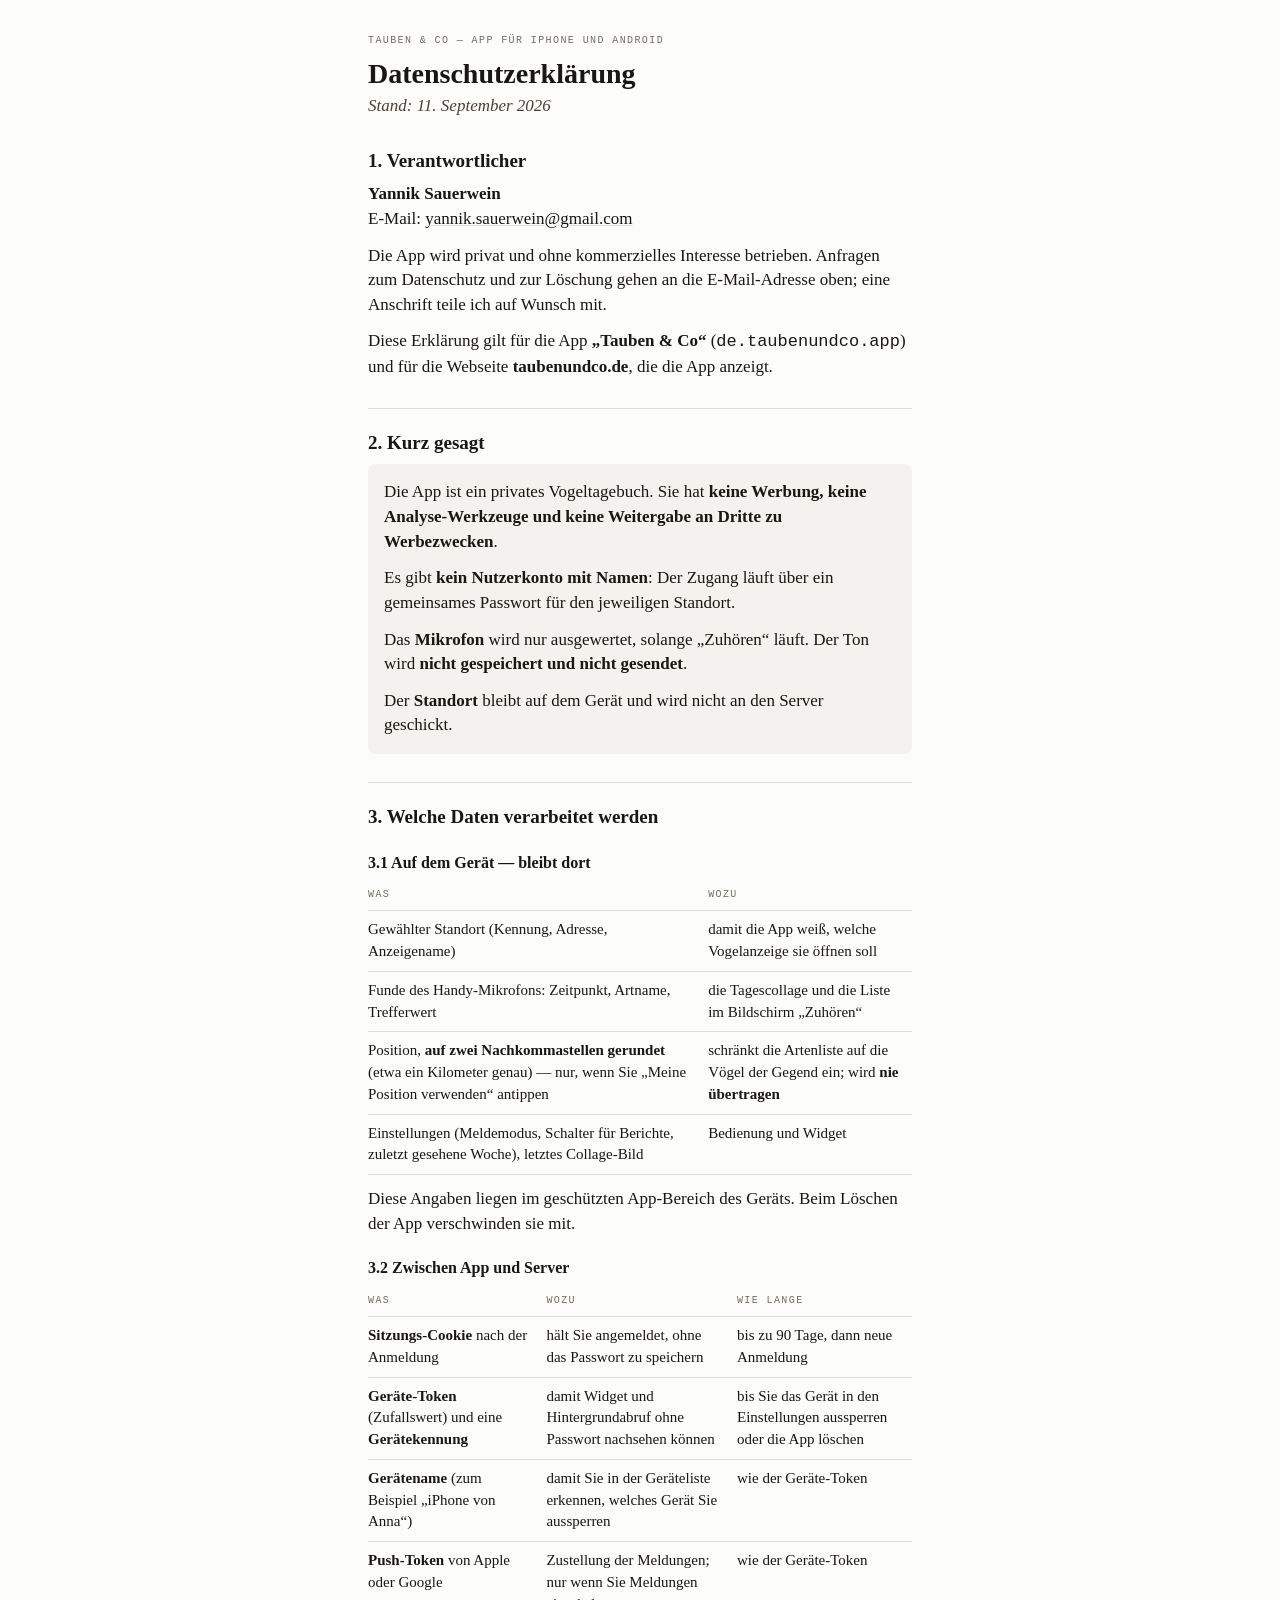
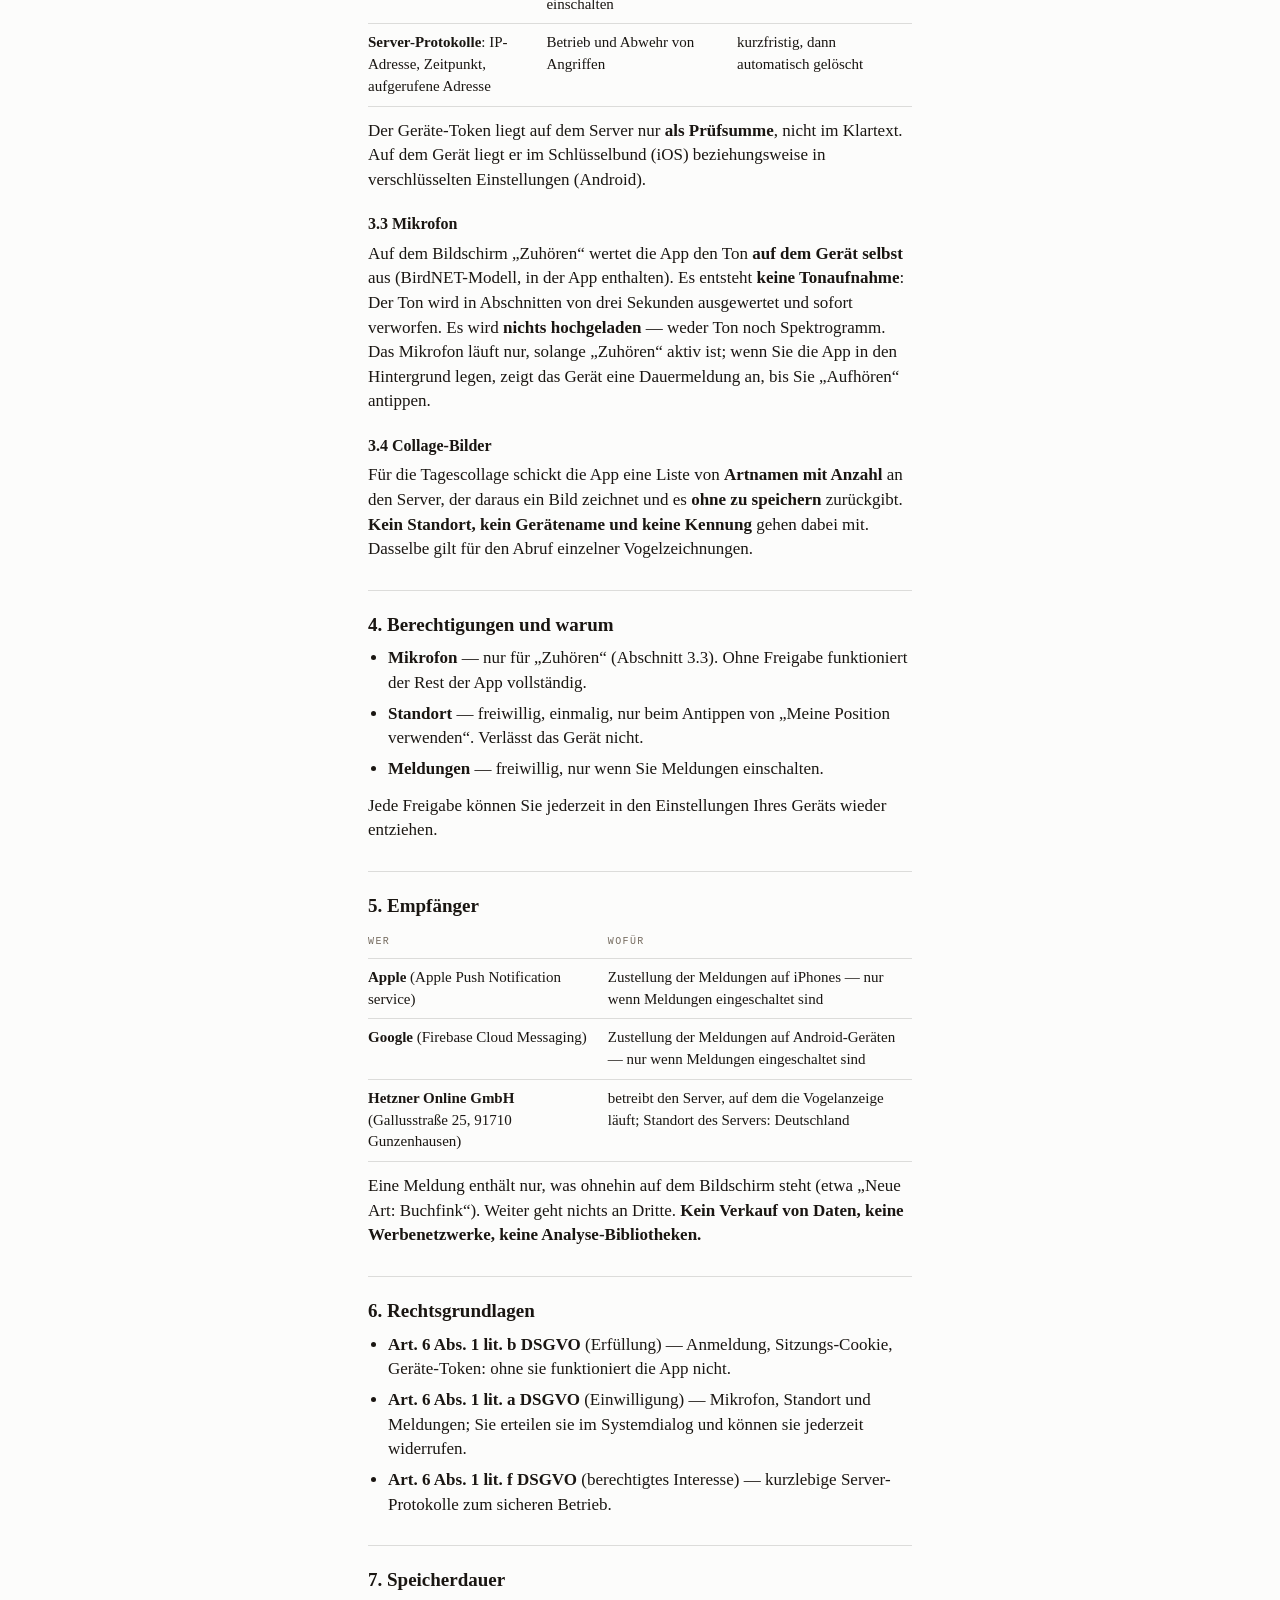
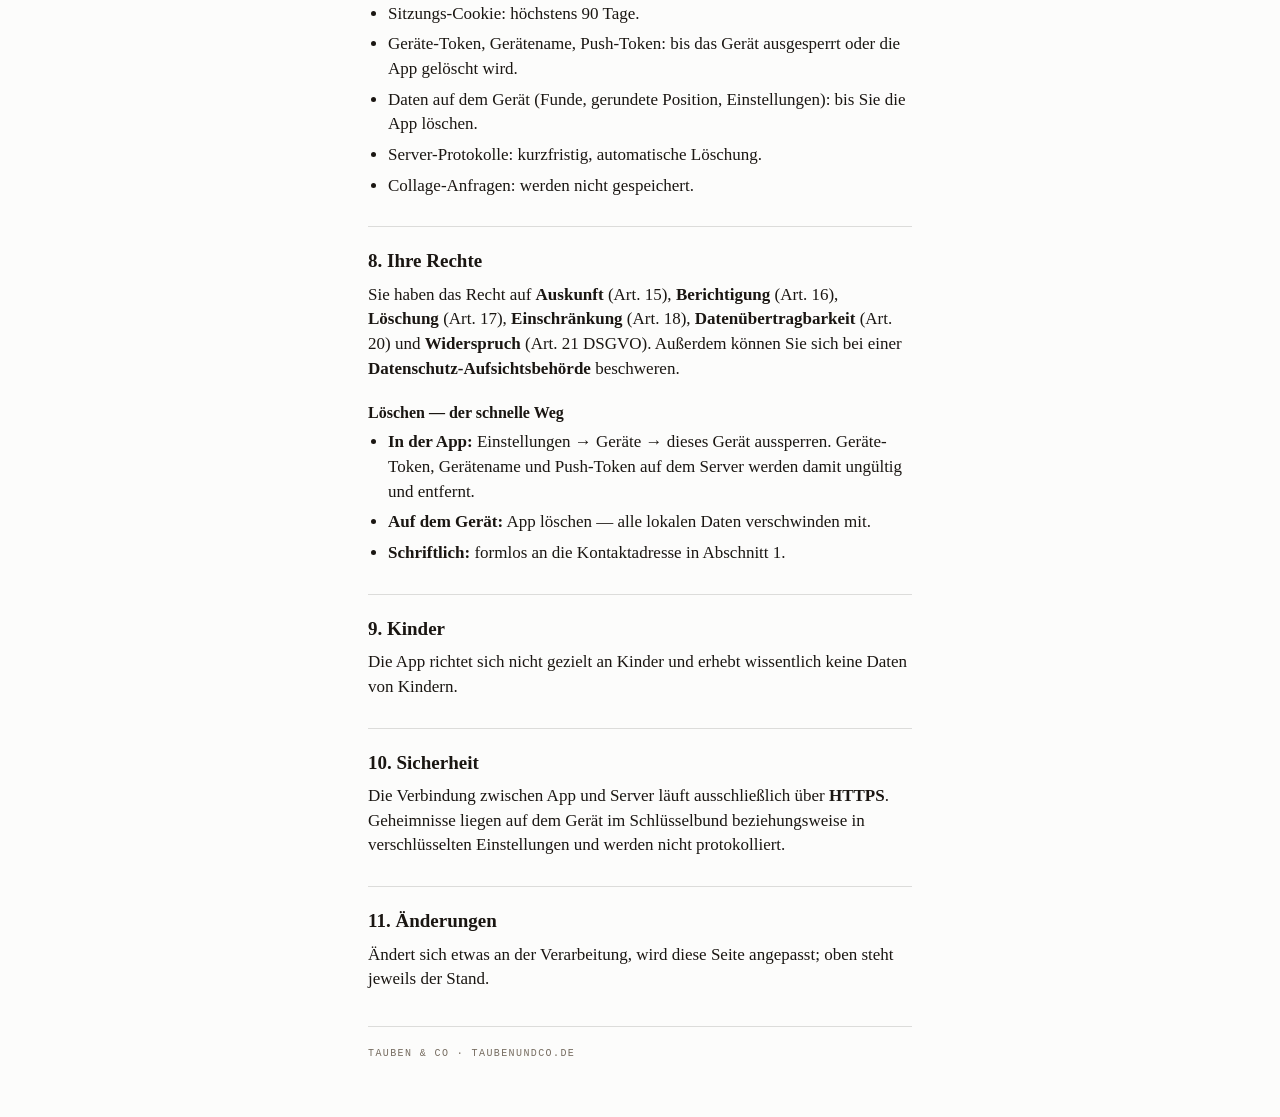
==== datenschutz.html @ 327d296a "Verantwortlichen und Kontaktadresse eingetragen Ersetzt die beiden Platzhalter: Name und E-Mail in A" ====
<!doctype html>
<html lang="de">
<head>
<meta charset="utf-8">
<meta name="viewport" content="width=device-width, initial-scale=1">
<meta name="robots" content="noindex">
<title>Datenschutz — Tauben &amp; Co</title>
<!--
  Datenschutzerklaerung fuer die App "Tauben & Co".
  Pflichtangabe in der Google Play Console (Mikrofon + Standort) und
  sinnvoll fuer TestFlight. Inhalt aus docs/ARCHITEKTUR.md §7 und §10.

  Liegt oeffentlich VOR dem Anmelde-Tor unter /app/datenschutz.html
  (Caddy-Ausnahme @datenschutz, siehe server/deploy-datenschutz.sh).
  Deshalb: keine Zahlen, keine Artnamen, kein Standort in dieser Datei.

  Stil: Papier/Tinte aus docs/DESIGN.md §3, alles inline, keine fremden
  Schriften, kein Skript, kein externer Aufruf.
-->
<style>
  :root {
    --paper:  #FCFCFB;
    --paper2: #F3F2EE;
    --ink:    #1A1612;
    --ink2:   #4A3F31;
    --ink-soft-text: #766C60;
    --hairline: rgba(26,22,18,.14);
  }
  @media (prefers-color-scheme: dark) {
    :root {
      --paper:  #17181C;
      --paper2: #212329;
      --ink:    #ECE8E1;
      --ink2:   #B7AFA2;
      --ink-soft-text: #90897D;
      --hairline: rgba(236,232,225,.20);
    }
  }

  html { -webkit-text-size-adjust: 100%; }
  body {
    margin: 0;
    background: var(--paper);
    color: var(--ink);
    font-family: ui-serif, "Iowan Old Style", "New York", Georgia, serif;
    font-size: 17px;
    line-height: 1.45;
  }
  main {
    max-width: 34rem;
    margin: 0 auto;
    padding: 34px 24px 56px;
  }

  .pre {
    font-family: ui-monospace, "SF Mono", Menlo, monospace;
    font-size: 10px;
    letter-spacing: .14em;
    text-transform: uppercase;
    color: var(--ink-soft-text);
    margin: 0 0 8px;
  }
  h1 {
    font-size: 28px;
    font-weight: 600;
    line-height: 1.2;
    margin: 0 0 4px;
  }
  .stand {
    color: var(--ink2);
    font-style: italic;
    margin: 0 0 28px;
  }
  h2 {
    font-size: 19px;
    font-weight: 600;
    margin: 28px 0 8px;
    padding-top: 20px;
    border-top: 1px solid var(--hairline);
  }
  h2:first-of-type { border-top: 0; padding-top: 0; }
  h3 {
    font-size: 16px;
    font-weight: 600;
    margin: 20px 0 6px;
  }
  p, li { color: var(--ink); }
  p { margin: 0 0 12px; }
  ul { margin: 0 0 12px; padding-left: 20px; }
  li { margin-bottom: 6px; }
  strong { font-weight: 600; }

  .platzhalter {
    display: block;
    background: var(--paper2);
    border: 1px dashed var(--hairline);
    border-radius: 8px;
    padding: 16px;
    margin: 0 0 12px;
    font-family: ui-monospace, "SF Mono", Menlo, monospace;
    font-size: 13px;
    line-height: 1.6;
    color: var(--ink2);
  }
  .platzhalter b {
    display: block;
    font-family: ui-monospace, "SF Mono", Menlo, monospace;
    font-size: 10px;
    letter-spacing: .14em;
    text-transform: uppercase;
    color: var(--ink-soft-text);
    margin-bottom: 8px;
  }

  .kasten {
    background: var(--paper2);
    border-radius: 8px;
    padding: 16px;
    margin: 0 0 12px;
  }
  .kasten p:last-child { margin-bottom: 0; }

  table {
    width: 100%;
    border-collapse: collapse;
    margin: 0 0 12px;
    font-size: 15px;
  }
  th, td {
    text-align: left;
    vertical-align: top;
    padding: 8px 12px 8px 0;
    border-bottom: 1px solid var(--hairline);
  }
  th {
    font-family: ui-monospace, "SF Mono", Menlo, monospace;
    font-size: 10px;
    letter-spacing: .14em;
    text-transform: uppercase;
    color: var(--ink-soft-text);
    font-weight: 400;
  }

  footer {
    margin-top: 34px;
    padding-top: 20px;
    border-top: 1px solid var(--hairline);
    font-family: ui-monospace, "SF Mono", Menlo, monospace;
    font-size: 10px;
    letter-spacing: .14em;
    text-transform: uppercase;
    color: var(--ink-soft-text);
  }
  a { color: var(--ink); text-decoration-color: var(--hairline); }
</style>
</head>
<body>
<main>

  <p class="pre">Tauben &amp; Co — App für iPhone und Android</p>
  <h1>Datenschutzerklärung</h1>
  <p class="stand">Stand: 11. September 2026</p>

  <h2>1. Verantwortlicher</h2>
  <p>
    <strong>Yannik Sauerwein</strong><br>
    E-Mail: <a href="mailto:yannik.sauerwein@gmail.com">yannik.sauerwein@gmail.com</a>
  </p>
  <p>
    Die App wird privat und ohne kommerzielles Interesse betrieben. Anfragen zum
    Datenschutz und zur Löschung gehen an die E-Mail-Adresse oben; eine Anschrift
    teile ich auf Wunsch mit.
  </p>
  <p>
    Diese Erklärung gilt für die App <strong>„Tauben &amp; Co“</strong>
    (<code>de.taubenundco.app</code>) und für die Webseite
    <strong>taubenundco.de</strong>, die die App anzeigt.
  </p>

  <h2>2. Kurz gesagt</h2>
  <div class="kasten">
    <p>
      Die App ist ein privates Vogeltagebuch. Sie hat <strong>keine Werbung, keine
      Analyse-Werkzeuge und keine Weitergabe an Dritte zu Werbezwecken</strong>.
    </p>
    <p>
      Es gibt <strong>kein Nutzerkonto mit Namen</strong>: Der Zugang läuft über ein
      gemeinsames Passwort für den jeweiligen Standort.
    </p>
    <p>
      Das <strong>Mikrofon</strong> wird nur ausgewertet, solange „Zuhören“ läuft.
      Der Ton wird <strong>nicht gespeichert und nicht gesendet</strong>.
    </p>
    <p>
      Der <strong>Standort</strong> bleibt auf dem Gerät und wird nicht an den
      Server geschickt.
    </p>
  </div>

  <h2>3. Welche Daten verarbeitet werden</h2>

  <h3>3.1 Auf dem Gerät — bleibt dort</h3>
  <table>
    <tr><th>Was</th><th>Wozu</th></tr>
    <tr>
      <td>Gewählter Standort (Kennung, Adresse, Anzeigename)</td>
      <td>damit die App weiß, welche Vogelanzeige sie öffnen soll</td>
    </tr>
    <tr>
      <td>Funde des Handy-Mikrofons: Zeitpunkt, Artname, Trefferwert</td>
      <td>die Tagescollage und die Liste im Bildschirm „Zuhören“</td>
    </tr>
    <tr>
      <td>Position, <strong>auf zwei Nachkommastellen gerundet</strong> (etwa ein
          Kilometer genau) — nur, wenn Sie „Meine Position verwenden“ antippen</td>
      <td>schränkt die Artenliste auf die Vögel der Gegend ein; wird
          <strong>nie übertragen</strong></td>
    </tr>
    <tr>
      <td>Einstellungen (Meldemodus, Schalter für Berichte, zuletzt gesehene
          Woche), letztes Collage-Bild</td>
      <td>Bedienung und Widget</td>
    </tr>
  </table>
  <p>
    Diese Angaben liegen im geschützten App-Bereich des Geräts. Beim Löschen
    der App verschwinden sie mit.
  </p>

  <h3>3.2 Zwischen App und Server</h3>
  <table>
    <tr><th>Was</th><th>Wozu</th><th>Wie lange</th></tr>
    <tr>
      <td><strong>Sitzungs-Cookie</strong> nach der Anmeldung</td>
      <td>hält Sie angemeldet, ohne das Passwort zu speichern</td>
      <td>bis zu 90 Tage, dann neue Anmeldung</td>
    </tr>
    <tr>
      <td><strong>Geräte-Token</strong> (Zufallswert) und eine
          <strong>Gerätekennung</strong></td>
      <td>damit Widget und Hintergrundabruf ohne Passwort nachsehen können</td>
      <td>bis Sie das Gerät in den Einstellungen aussperren oder die App
          löschen</td>
    </tr>
    <tr>
      <td><strong>Gerätename</strong> (zum Beispiel „iPhone von Anna“)</td>
      <td>damit Sie in der Geräteliste erkennen, welches Gerät Sie aussperren</td>
      <td>wie der Geräte-Token</td>
    </tr>
    <tr>
      <td><strong>Push-Token</strong> von Apple oder Google</td>
      <td>Zustellung der Meldungen; nur wenn Sie Meldungen einschalten</td>
      <td>wie der Geräte-Token</td>
    </tr>
    <tr>
      <td><strong>Server-Protokolle</strong>: IP-Adresse, Zeitpunkt, aufgerufene
          Adresse</td>
      <td>Betrieb und Abwehr von Angriffen</td>
      <td>kurzfristig, dann automatisch gelöscht</td>
    </tr>
  </table>
  <p>
    Der Geräte-Token liegt auf dem Server nur <strong>als Prüfsumme</strong>, nicht
    im Klartext. Auf dem Gerät liegt er im Schlüsselbund (iOS) beziehungsweise in
    verschlüsselten Einstellungen (Android).
  </p>

  <h3>3.3 Mikrofon</h3>
  <p>
    Auf dem Bildschirm „Zuhören“ wertet die App den Ton
    <strong>auf dem Gerät selbst</strong> aus (BirdNET-Modell, in der App
    enthalten). Es entsteht <strong>keine Tonaufnahme</strong>: Der Ton wird in
    Abschnitten von drei Sekunden ausgewertet und sofort verworfen. Es wird
    <strong>nichts hochgeladen</strong> — weder Ton noch Spektrogramm. Das Mikrofon
    läuft nur, solange „Zuhören“ aktiv ist; wenn Sie die App in den Hintergrund
    legen, zeigt das Gerät eine Dauermeldung an, bis Sie „Aufhören“ antippen.
  </p>

  <h3>3.4 Collage-Bilder</h3>
  <p>
    Für die Tagescollage schickt die App eine Liste von
    <strong>Artnamen mit Anzahl</strong> an den Server, der daraus ein Bild
    zeichnet und es <strong>ohne zu speichern</strong> zurückgibt.
    <strong>Kein Standort, kein Gerätename und keine Kennung</strong> gehen dabei
    mit. Dasselbe gilt für den Abruf einzelner Vogelzeichnungen.
  </p>

  <h2>4. Berechtigungen und warum</h2>
  <ul>
    <li><strong>Mikrofon</strong> — nur für „Zuhören“ (Abschnitt 3.3). Ohne
        Freigabe funktioniert der Rest der App vollständig.</li>
    <li><strong>Standort</strong> — freiwillig, einmalig, nur beim Antippen von
        „Meine Position verwenden“. Verlässt das Gerät nicht.</li>
    <li><strong>Meldungen</strong> — freiwillig, nur wenn Sie Meldungen
        einschalten.</li>
  </ul>
  <p>
    Jede Freigabe können Sie jederzeit in den Einstellungen Ihres Geräts wieder
    entziehen.
  </p>

  <h2>5. Empfänger</h2>
  <table>
    <tr><th>Wer</th><th>Wofür</th></tr>
    <tr>
      <td><strong>Apple</strong> (Apple Push Notification service)</td>
      <td>Zustellung der Meldungen auf iPhones — nur wenn Meldungen
          eingeschaltet sind</td>
    </tr>
    <tr>
      <td><strong>Google</strong> (Firebase Cloud Messaging)</td>
      <td>Zustellung der Meldungen auf Android-Geräten — nur wenn Meldungen
          eingeschaltet sind</td>
    </tr>
    <tr>
      <td><strong>Hetzner Online GmbH</strong> (Gallusstraße 25, 91710 Gunzenhausen)</td>
      <td>betreibt den Server, auf dem die Vogelanzeige läuft; Standort des
          Servers: Deutschland</td>
    </tr>
  </table>
  <p>
    Eine Meldung enthält nur, was ohnehin auf dem Bildschirm steht (etwa „Neue
    Art: Buchfink“). Weiter geht nichts an Dritte. <strong>Kein Verkauf von
    Daten, keine Werbenetzwerke, keine Analyse-Bibliotheken.</strong>
  </p>

  <h2>6. Rechtsgrundlagen</h2>
  <ul>
    <li><strong>Art. 6 Abs. 1 lit. b DSGVO</strong> (Erfüllung) — Anmeldung,
        Sitzungs-Cookie, Geräte-Token: ohne sie funktioniert die App nicht.</li>
    <li><strong>Art. 6 Abs. 1 lit. a DSGVO</strong> (Einwilligung) — Mikrofon,
        Standort und Meldungen; Sie erteilen sie im Systemdialog und können sie
        jederzeit widerrufen.</li>
    <li><strong>Art. 6 Abs. 1 lit. f DSGVO</strong> (berechtigtes Interesse) —
        kurzlebige Server-Protokolle zum sicheren Betrieb.</li>
  </ul>

  <h2>7. Speicherdauer</h2>
  <ul>
    <li>Sitzungs-Cookie: höchstens 90 Tage.</li>
    <li>Geräte-Token, Gerätename, Push-Token: bis das Gerät ausgesperrt oder die
        App gelöscht wird.</li>
    <li>Daten auf dem Gerät (Funde, gerundete Position, Einstellungen): bis Sie
        die App löschen.</li>
    <li>Server-Protokolle: kurzfristig, automatische Löschung.</li>
    <li>Collage-Anfragen: werden nicht gespeichert.</li>
  </ul>

  <h2>8. Ihre Rechte</h2>
  <p>
    Sie haben das Recht auf <strong>Auskunft</strong> (Art. 15),
    <strong>Berichtigung</strong> (Art. 16), <strong>Löschung</strong> (Art. 17),
    <strong>Einschränkung</strong> (Art. 18), <strong>Datenübertragbarkeit</strong>
    (Art. 20) und <strong>Widerspruch</strong> (Art. 21 DSGVO). Außerdem können Sie
    sich bei einer <strong>Datenschutz-Aufsichtsbehörde</strong> beschweren.
  </p>
  <h3>Löschen — der schnelle Weg</h3>
  <ul>
    <li><strong>In der App:</strong> Einstellungen → Geräte → dieses Gerät
        aussperren. Geräte-Token, Gerätename und Push-Token auf dem Server
        werden damit ungültig und entfernt.</li>
    <li><strong>Auf dem Gerät:</strong> App löschen — alle lokalen Daten
        verschwinden mit.</li>
    <li><strong>Schriftlich:</strong> formlos an die Kontaktadresse in Abschnitt 1.</li>
  </ul>

  <h2>9. Kinder</h2>
  <p>
    Die App richtet sich nicht gezielt an Kinder und erhebt wissentlich keine
    Daten von Kindern.
  </p>

  <h2>10. Sicherheit</h2>
  <p>
    Die Verbindung zwischen App und Server läuft ausschließlich über
    <strong>HTTPS</strong>. Geheimnisse liegen auf dem Gerät im Schlüsselbund
    beziehungsweise in verschlüsselten Einstellungen und werden nicht
    protokolliert.
  </p>

  <h2>11. Änderungen</h2>
  <p>
    Ändert sich etwas an der Verarbeitung, wird diese Seite angepasst; oben steht
    jeweils der Stand.
  </p>

  <footer>
    Tauben &amp; Co · taubenundco.de
  </footer>

</main>
</body>
</html>
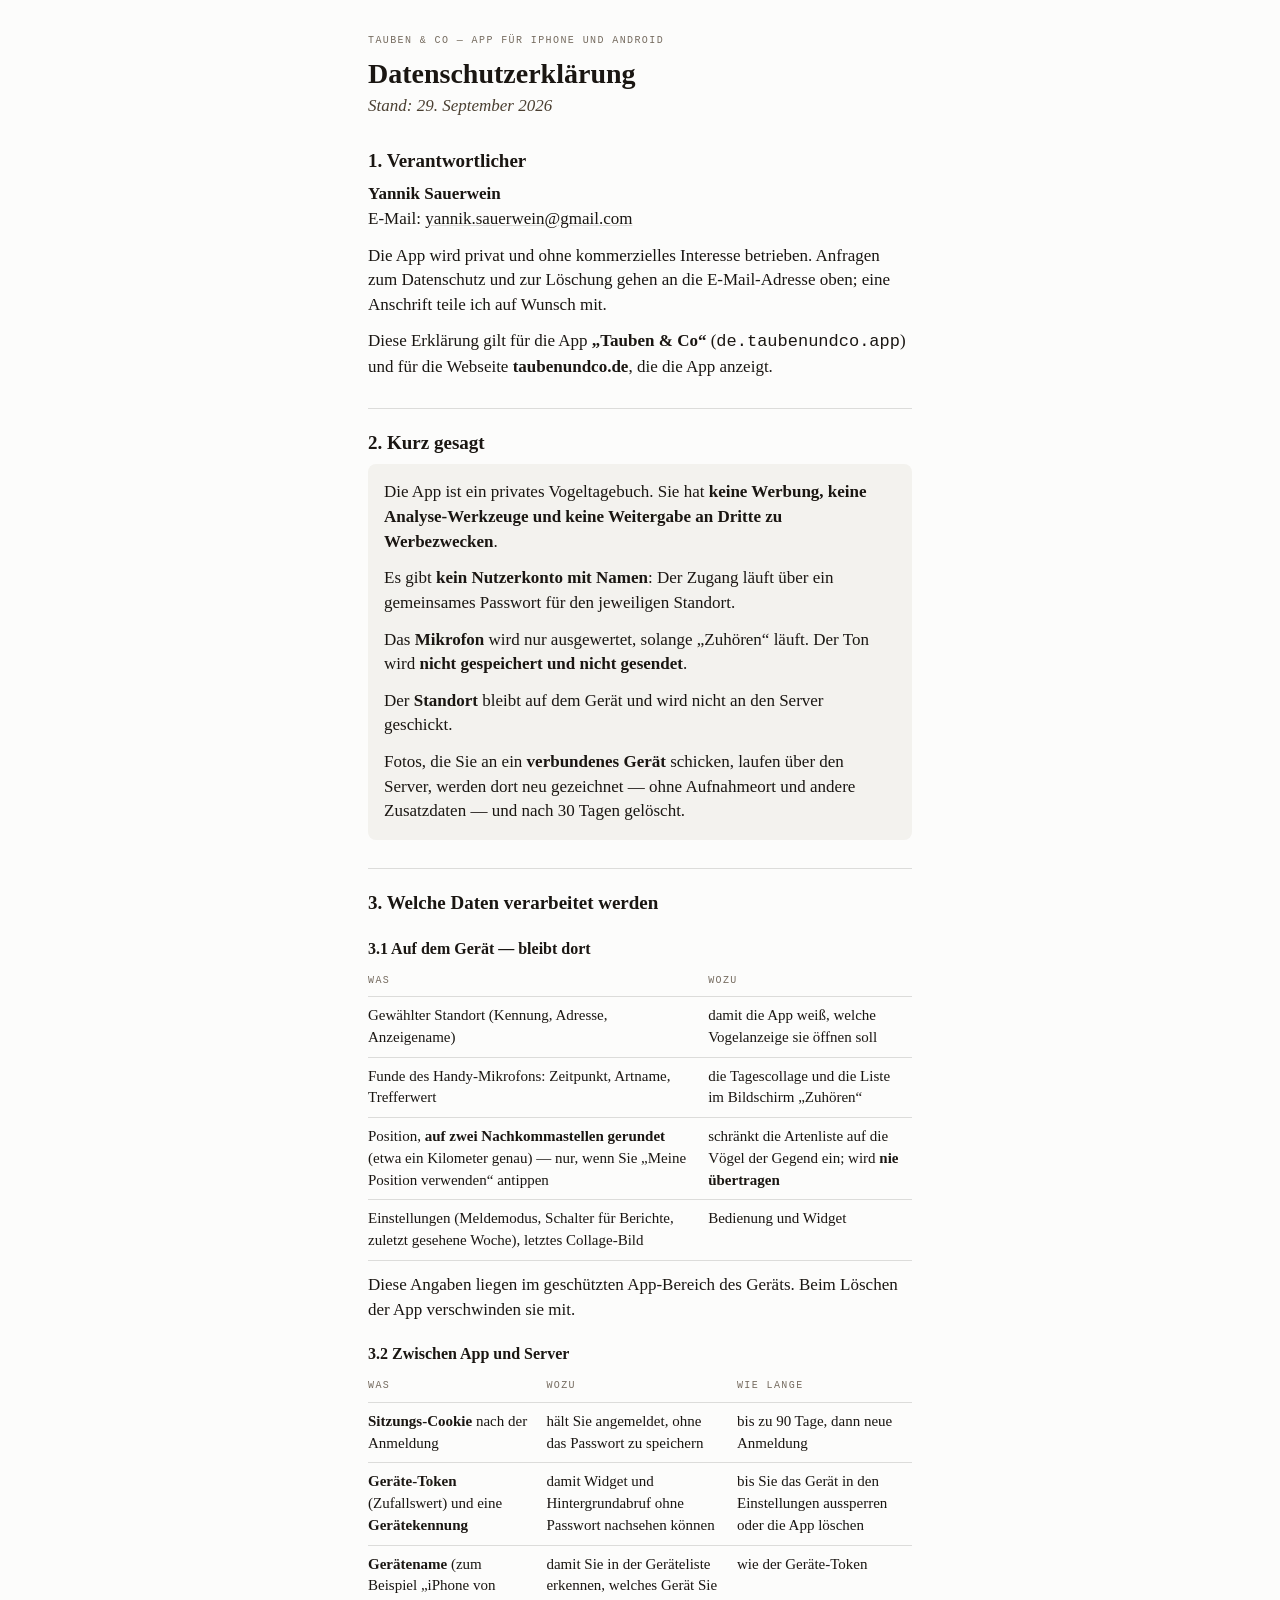
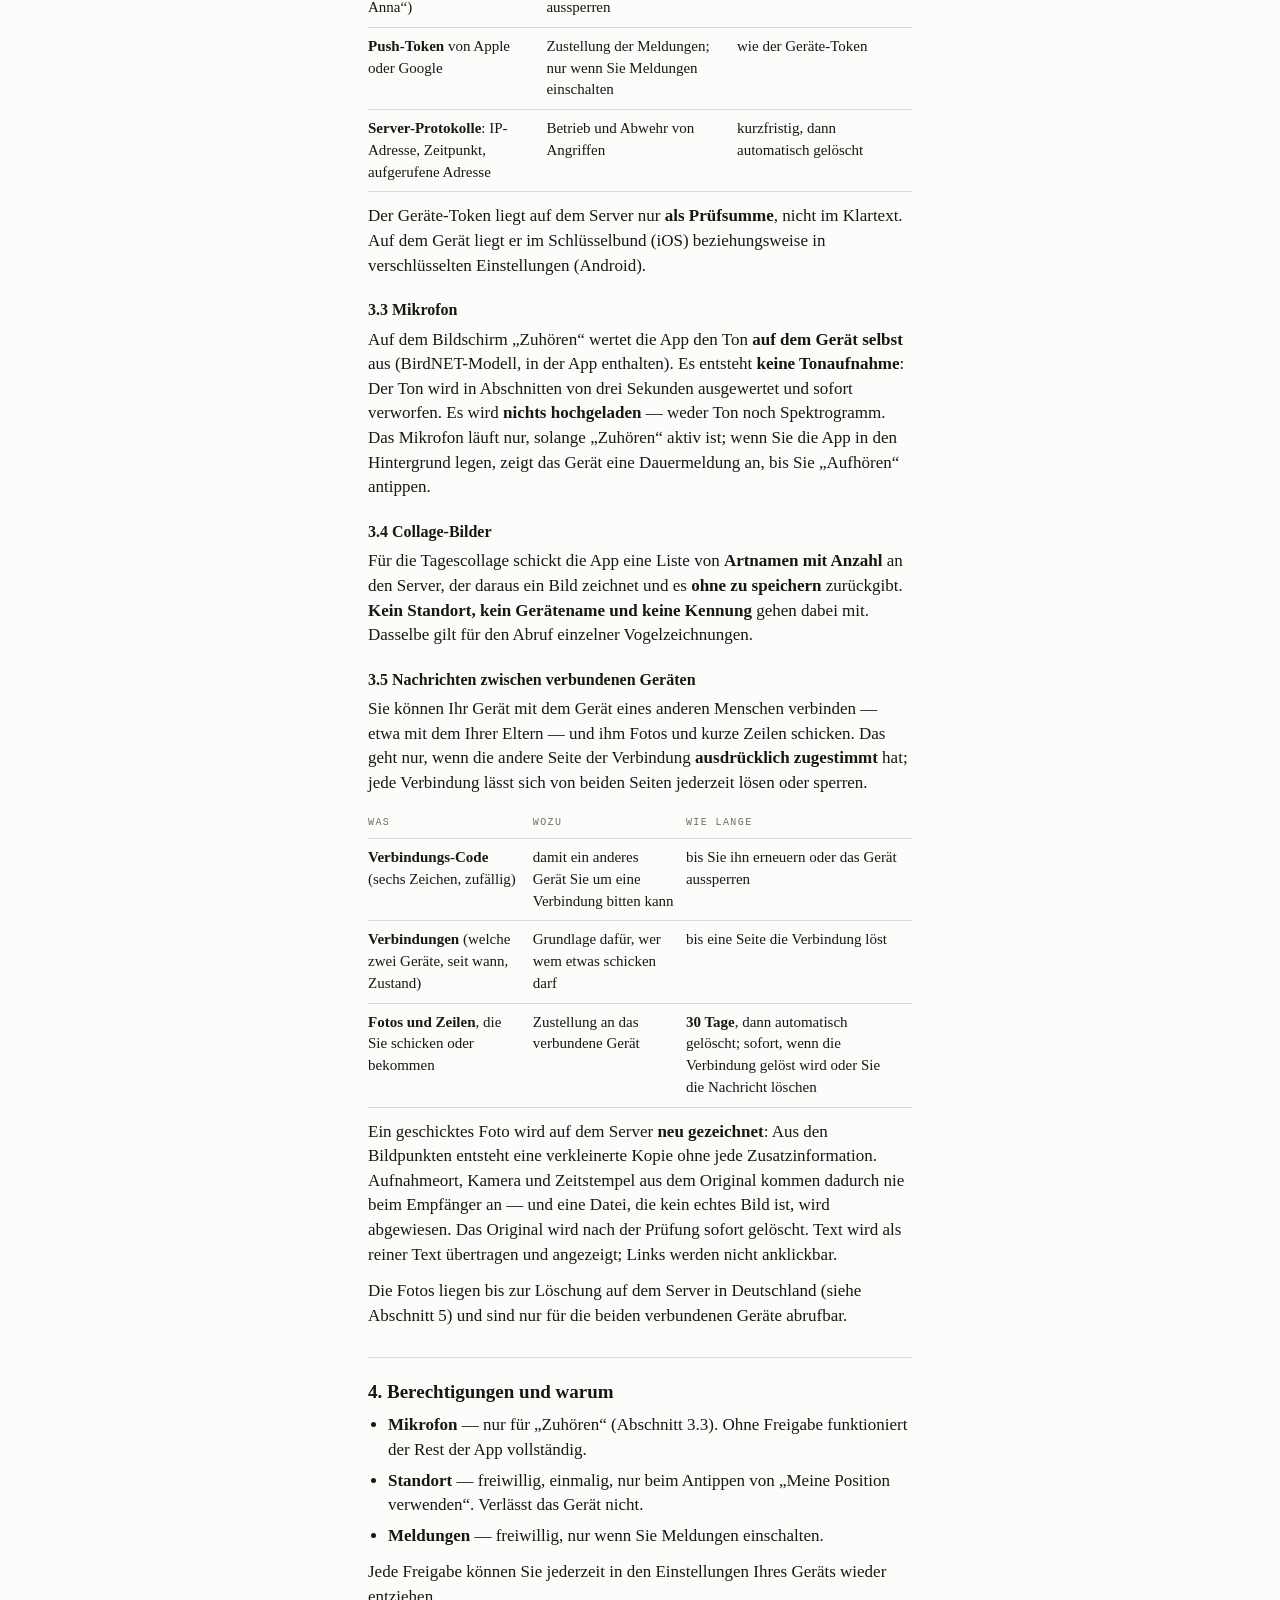
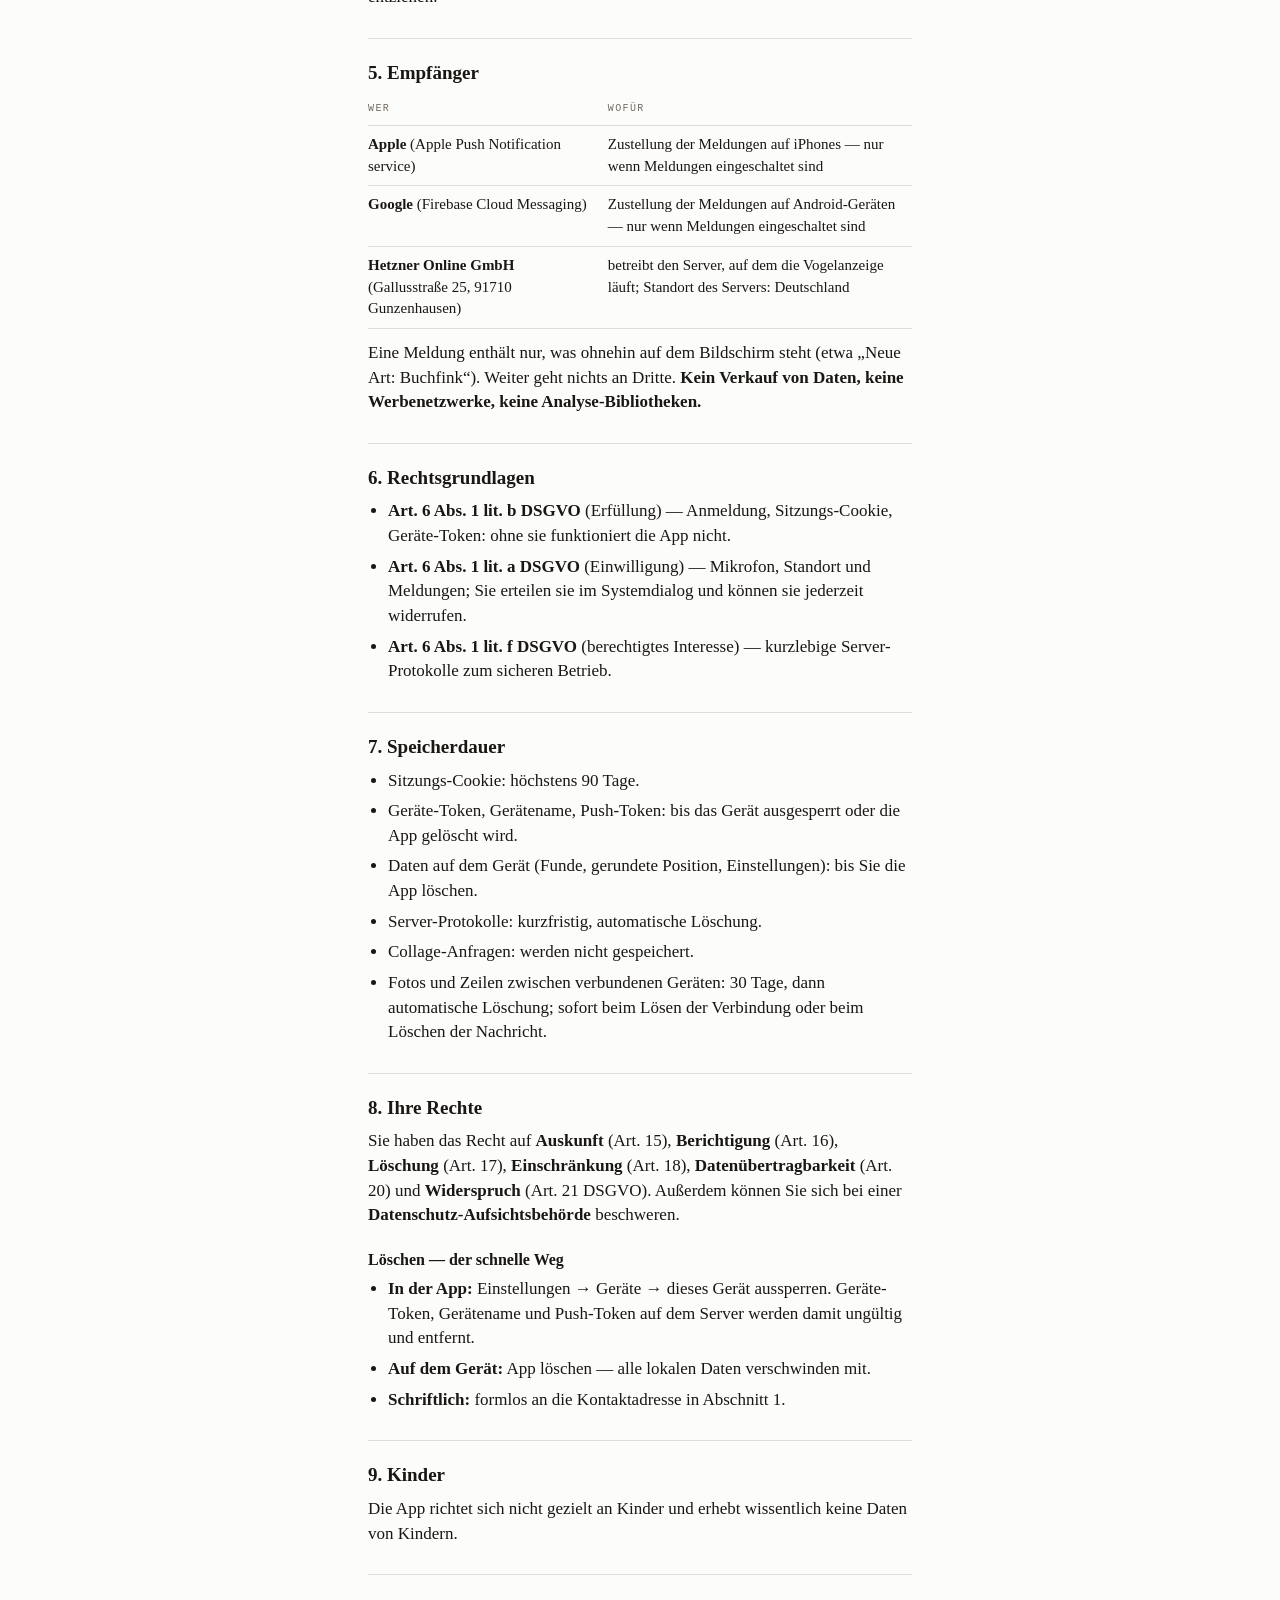
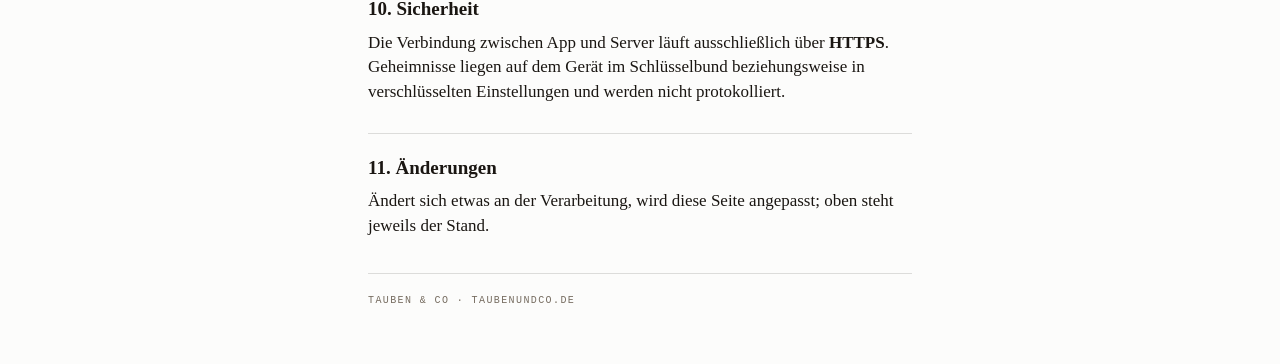
==== commit 5f46f1a2: "Datenschutz: Nachrichten zwischen verbundenen Geräten Neuer Abschnitt 3.5 (Code, Verbindungen, Fotos" ====
--- a/datenschutz.html
+++ b/datenschutz.html
@@ -159,7 +159,7 @@
 
   <p class="pre">Tauben &amp; Co — App für iPhone und Android</p>
   <h1>Datenschutzerklärung</h1>
-  <p class="stand">Stand: 11. September 2026</p>
+  <p class="stand">Stand: 29. September 2026</p>
 
   <h2>1. Verantwortlicher</h2>
   <p>
@@ -195,7 +195,12 @@
       Der <strong>Standort</strong> bleibt auf dem Gerät und wird nicht an den
       Server geschickt.
     </p>
-  </div>
+      <p>
+      Fotos, die Sie an ein <strong>verbundenes Gerät</strong> schicken, laufen über
+      den Server, werden dort neu gezeichnet — ohne Aufnahmeort und andere
+      Zusatzdaten — und nach 30 Tagen gelöscht.
+    </p>
+</div>
 
   <h2>3. Welche Daten verarbeitet werden</h2>
 
@@ -283,6 +288,46 @@
     zeichnet und es <strong>ohne zu speichern</strong> zurückgibt.
     <strong>Kein Standort, kein Gerätename und keine Kennung</strong> gehen dabei
     mit. Dasselbe gilt für den Abruf einzelner Vogelzeichnungen.
+  </p>
+
+  <h3>3.5 Nachrichten zwischen verbundenen Geräten</h3>
+  <p>
+    Sie können Ihr Gerät mit dem Gerät eines anderen Menschen verbinden — etwa
+    mit dem Ihrer Eltern — und ihm Fotos und kurze Zeilen schicken. Das geht
+    nur, wenn die andere Seite der Verbindung <strong>ausdrücklich zugestimmt</strong>
+    hat; jede Verbindung lässt sich von beiden Seiten jederzeit lösen oder
+    sperren.
+  </p>
+  <table>
+    <tr><th>Was</th><th>Wozu</th><th>Wie lange</th></tr>
+    <tr>
+      <td><strong>Verbindungs-Code</strong> (sechs Zeichen, zufällig)</td>
+      <td>damit ein anderes Gerät Sie um eine Verbindung bitten kann</td>
+      <td>bis Sie ihn erneuern oder das Gerät aussperren</td>
+    </tr>
+    <tr>
+      <td><strong>Verbindungen</strong> (welche zwei Geräte, seit wann, Zustand)</td>
+      <td>Grundlage dafür, wer wem etwas schicken darf</td>
+      <td>bis eine Seite die Verbindung löst</td>
+    </tr>
+    <tr>
+      <td><strong>Fotos und Zeilen</strong>, die Sie schicken oder bekommen</td>
+      <td>Zustellung an das verbundene Gerät</td>
+      <td><strong>30 Tage</strong>, dann automatisch gelöscht; sofort, wenn die
+          Verbindung gelöst wird oder Sie die Nachricht löschen</td>
+    </tr>
+  </table>
+  <p>
+    Ein geschicktes Foto wird auf dem Server <strong>neu gezeichnet</strong>:
+    Aus den Bildpunkten entsteht eine verkleinerte Kopie ohne jede Zusatzinformation.
+    Aufnahmeort, Kamera und Zeitstempel aus dem Original kommen dadurch nie
+    beim Empfänger an — und eine Datei, die kein echtes Bild ist, wird
+    abgewiesen. Das Original wird nach der Prüfung sofort gelöscht. Text wird
+    als reiner Text übertragen und angezeigt; Links werden nicht anklickbar.
+  </p>
+  <p>
+    Die Fotos liegen bis zur Löschung auf dem Server in Deutschland (siehe
+    Abschnitt 5) und sind nur für die beiden verbundenen Geräte abrufbar.
   </p>
 
   <h2>4. Berechtigungen und warum</h2>
@@ -344,7 +389,9 @@
         die App löschen.</li>
     <li>Server-Protokolle: kurzfristig, automatische Löschung.</li>
     <li>Collage-Anfragen: werden nicht gespeichert.</li>
-  </ul>
+      <li>Fotos und Zeilen zwischen verbundenen Geräten: 30 Tage, dann automatische
+        Löschung; sofort beim Lösen der Verbindung oder beim Löschen der Nachricht.</li>
+</ul>
 
   <h2>8. Ihre Rechte</h2>
   <p>
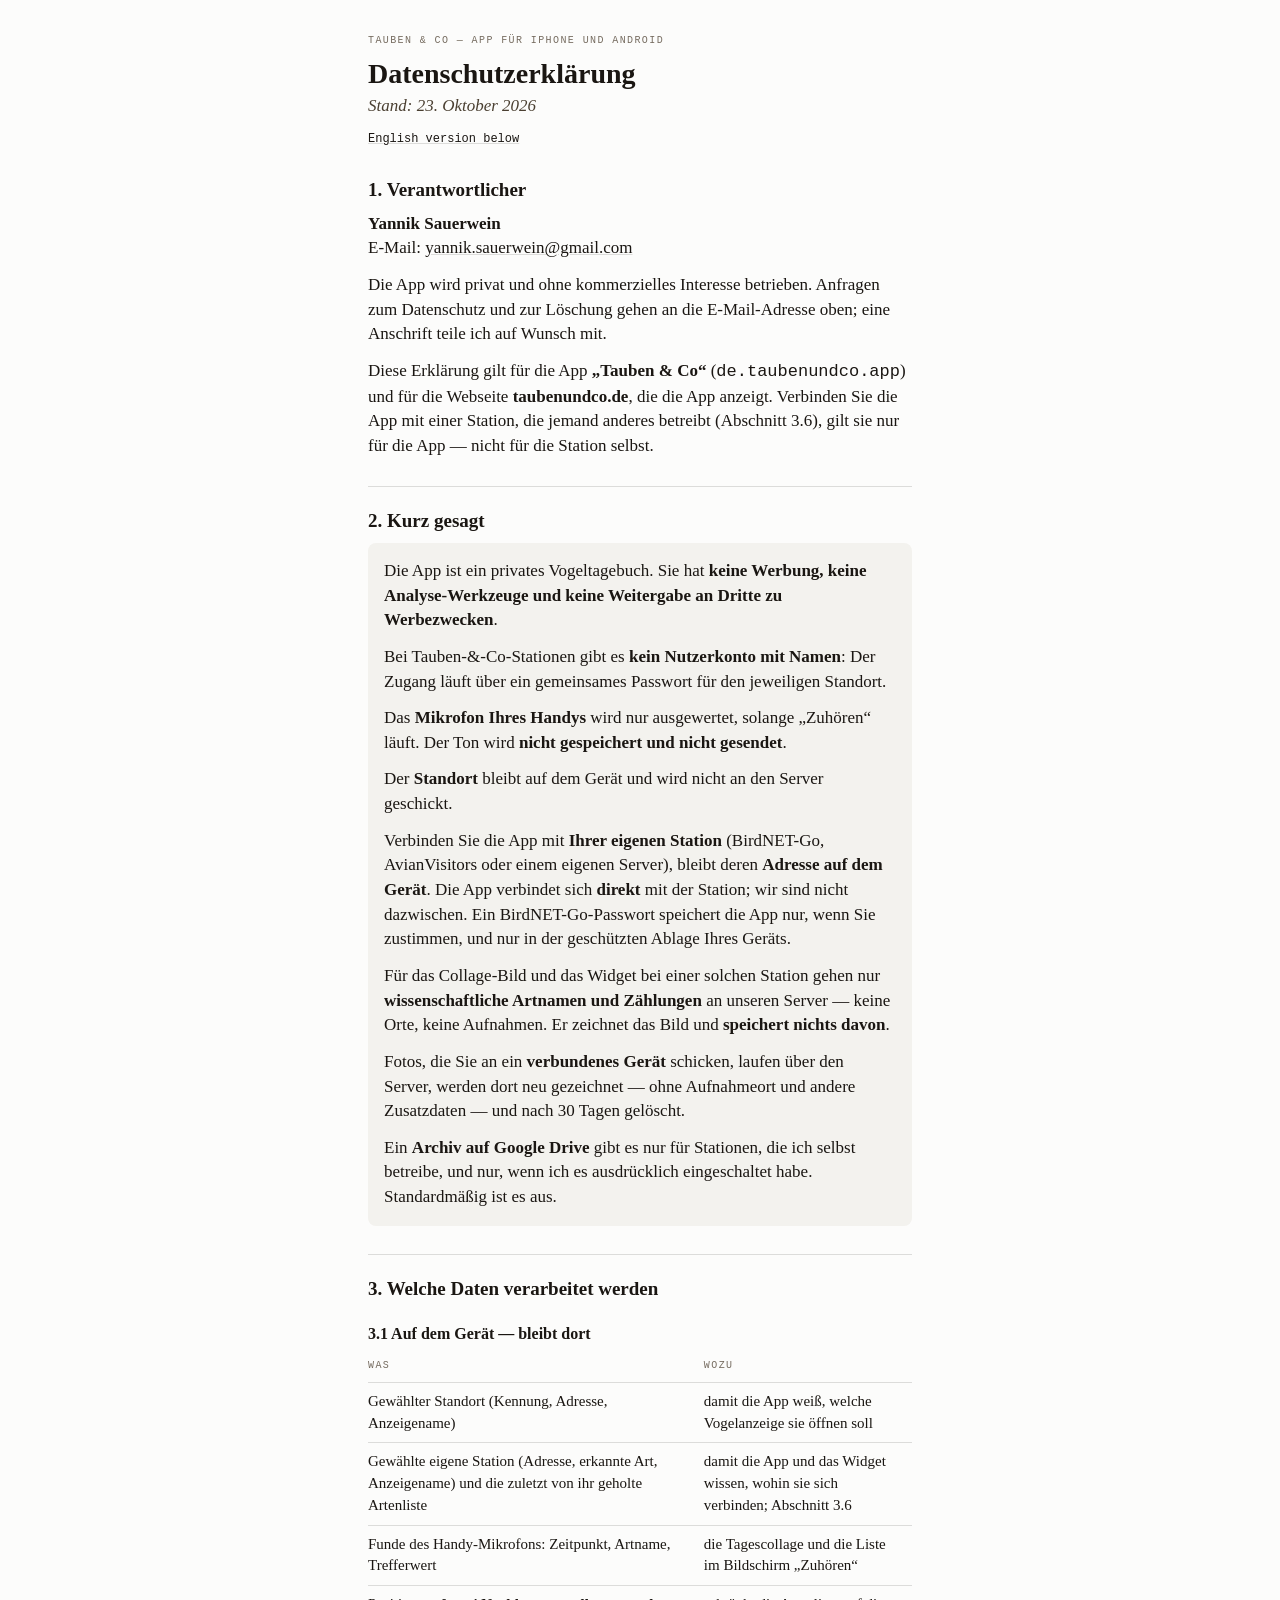
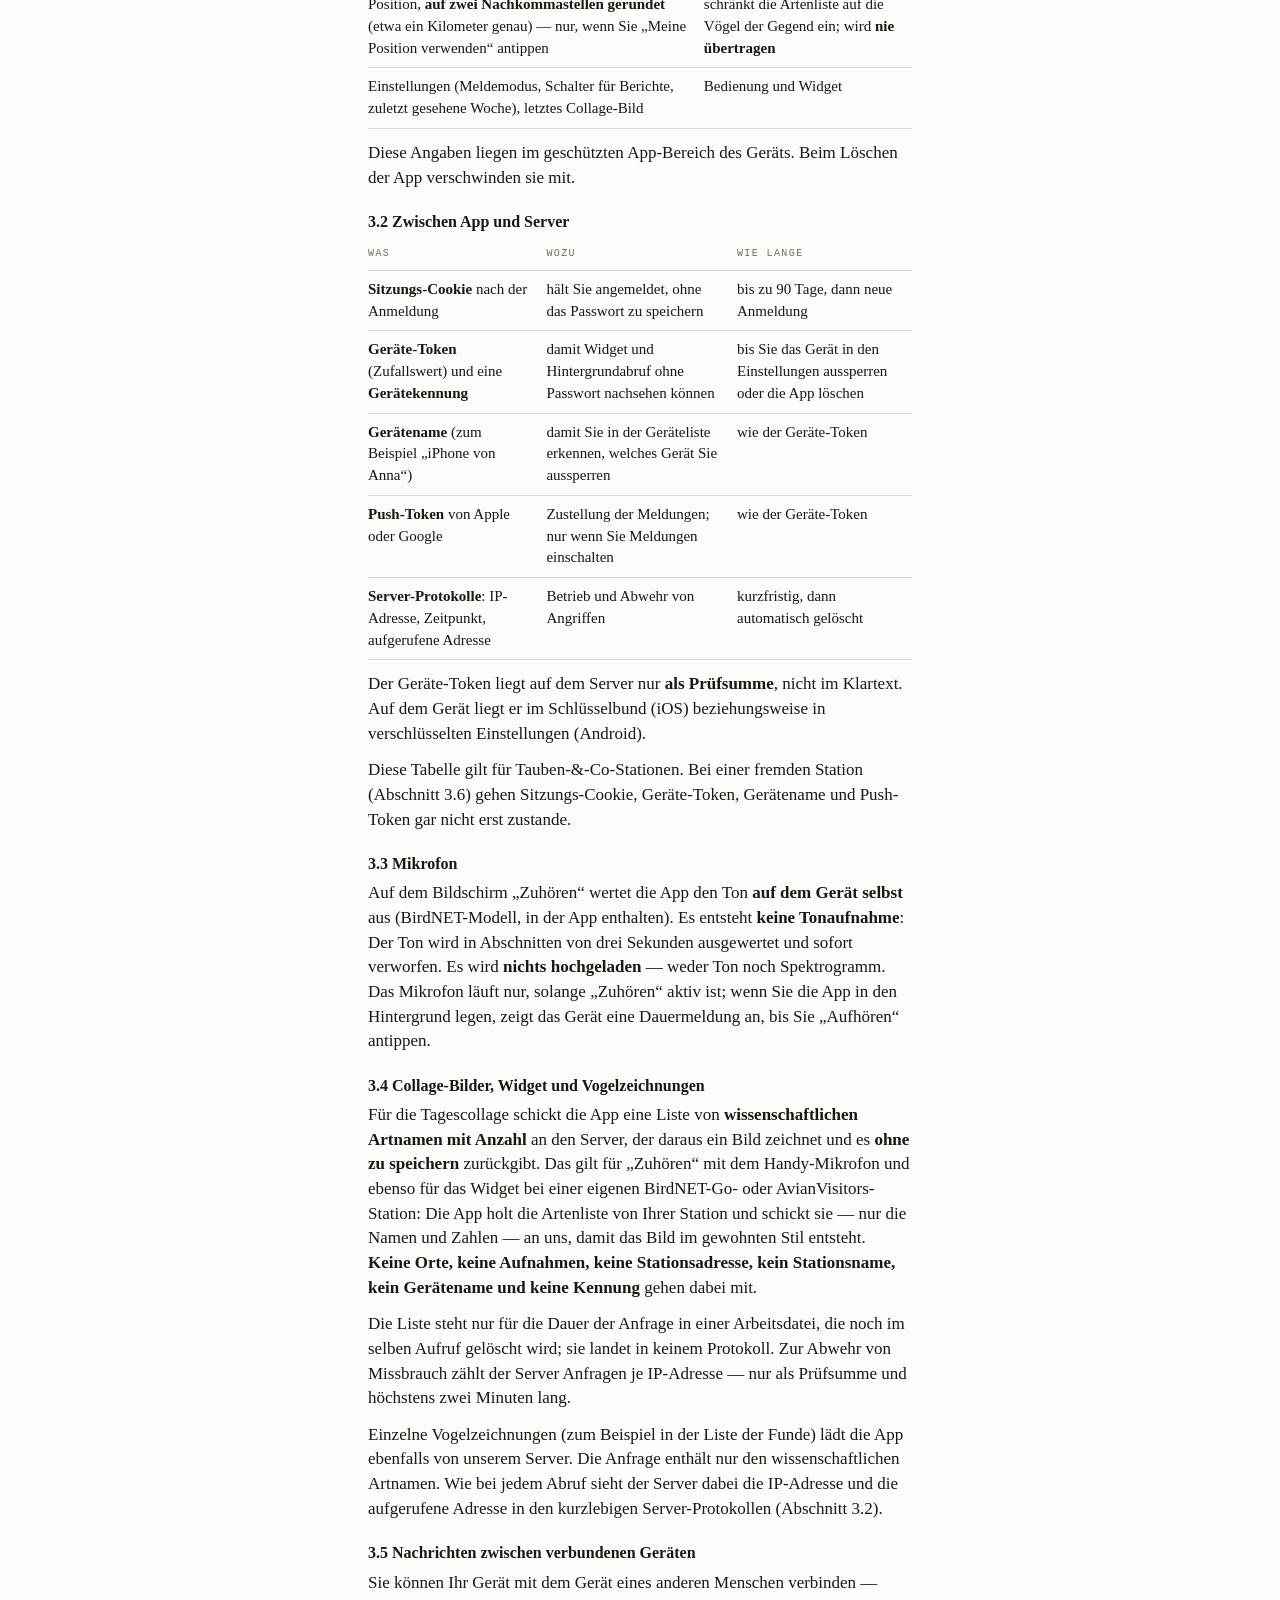
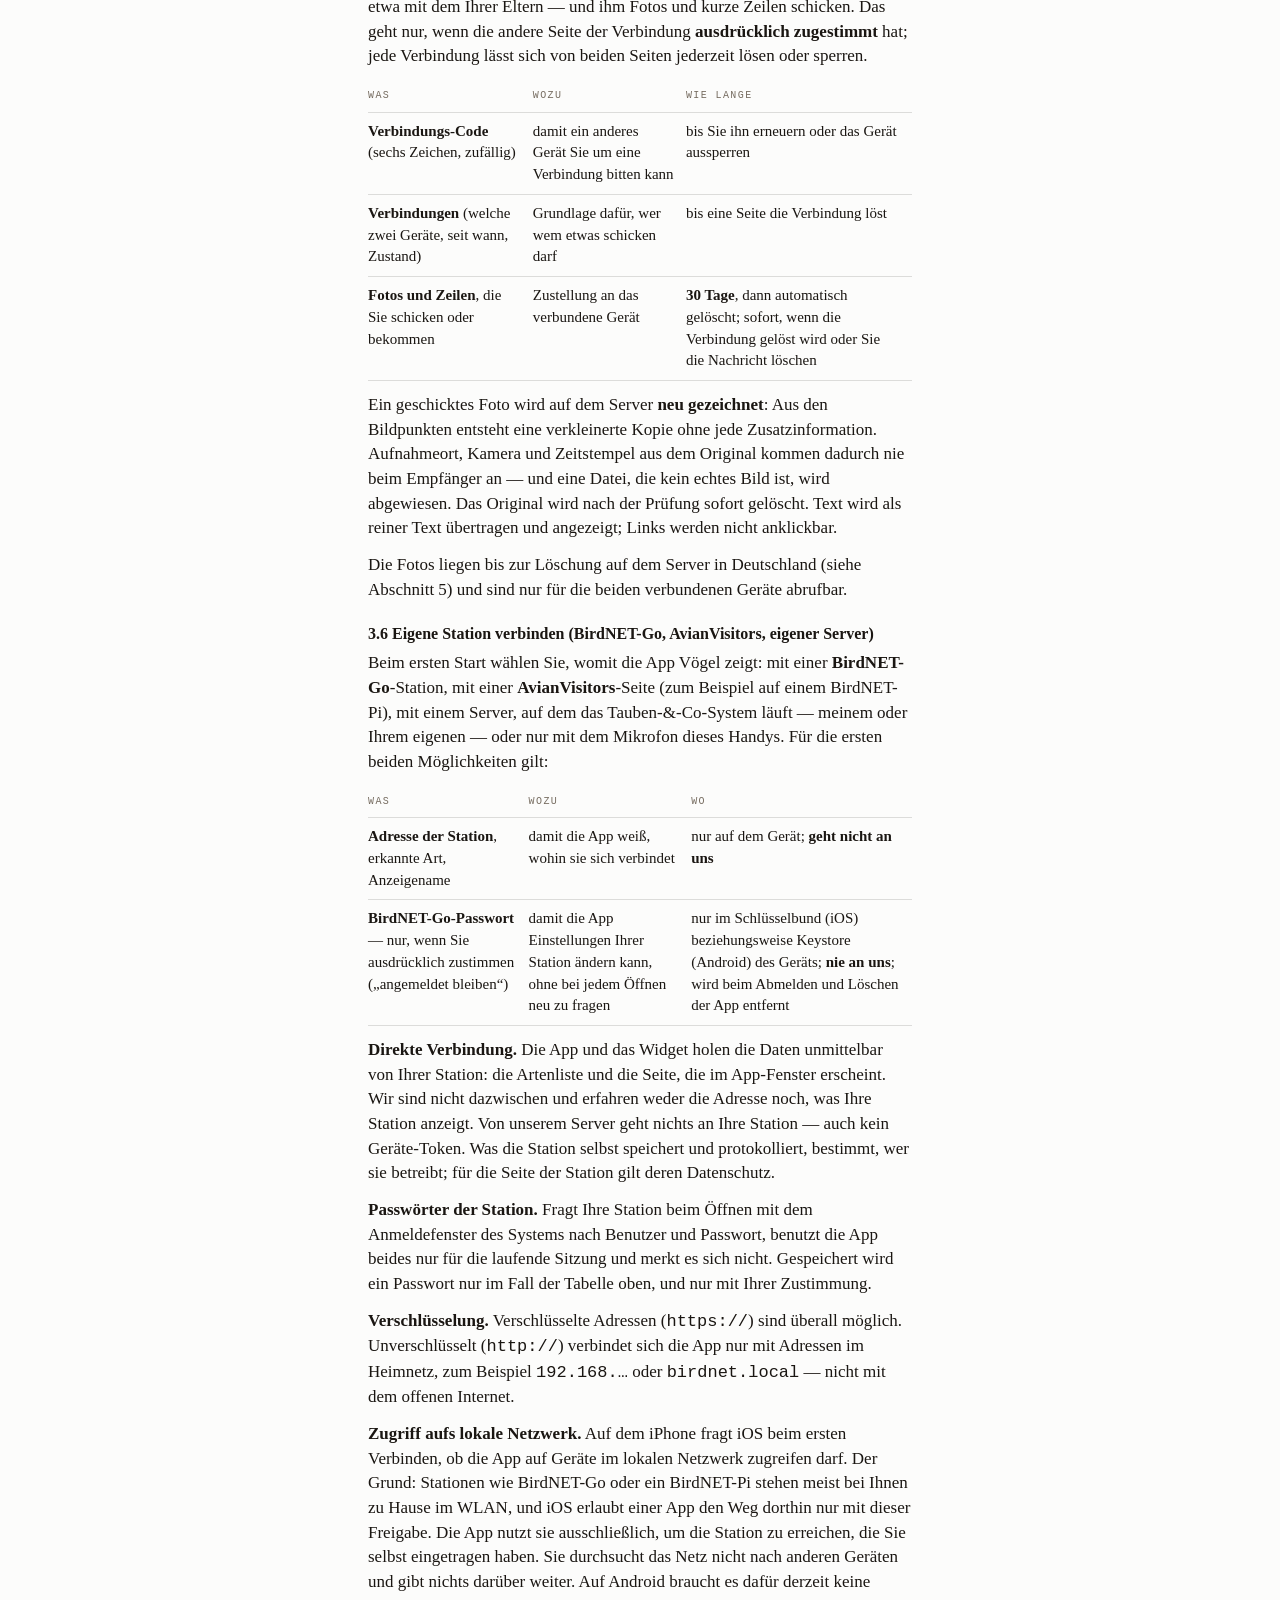
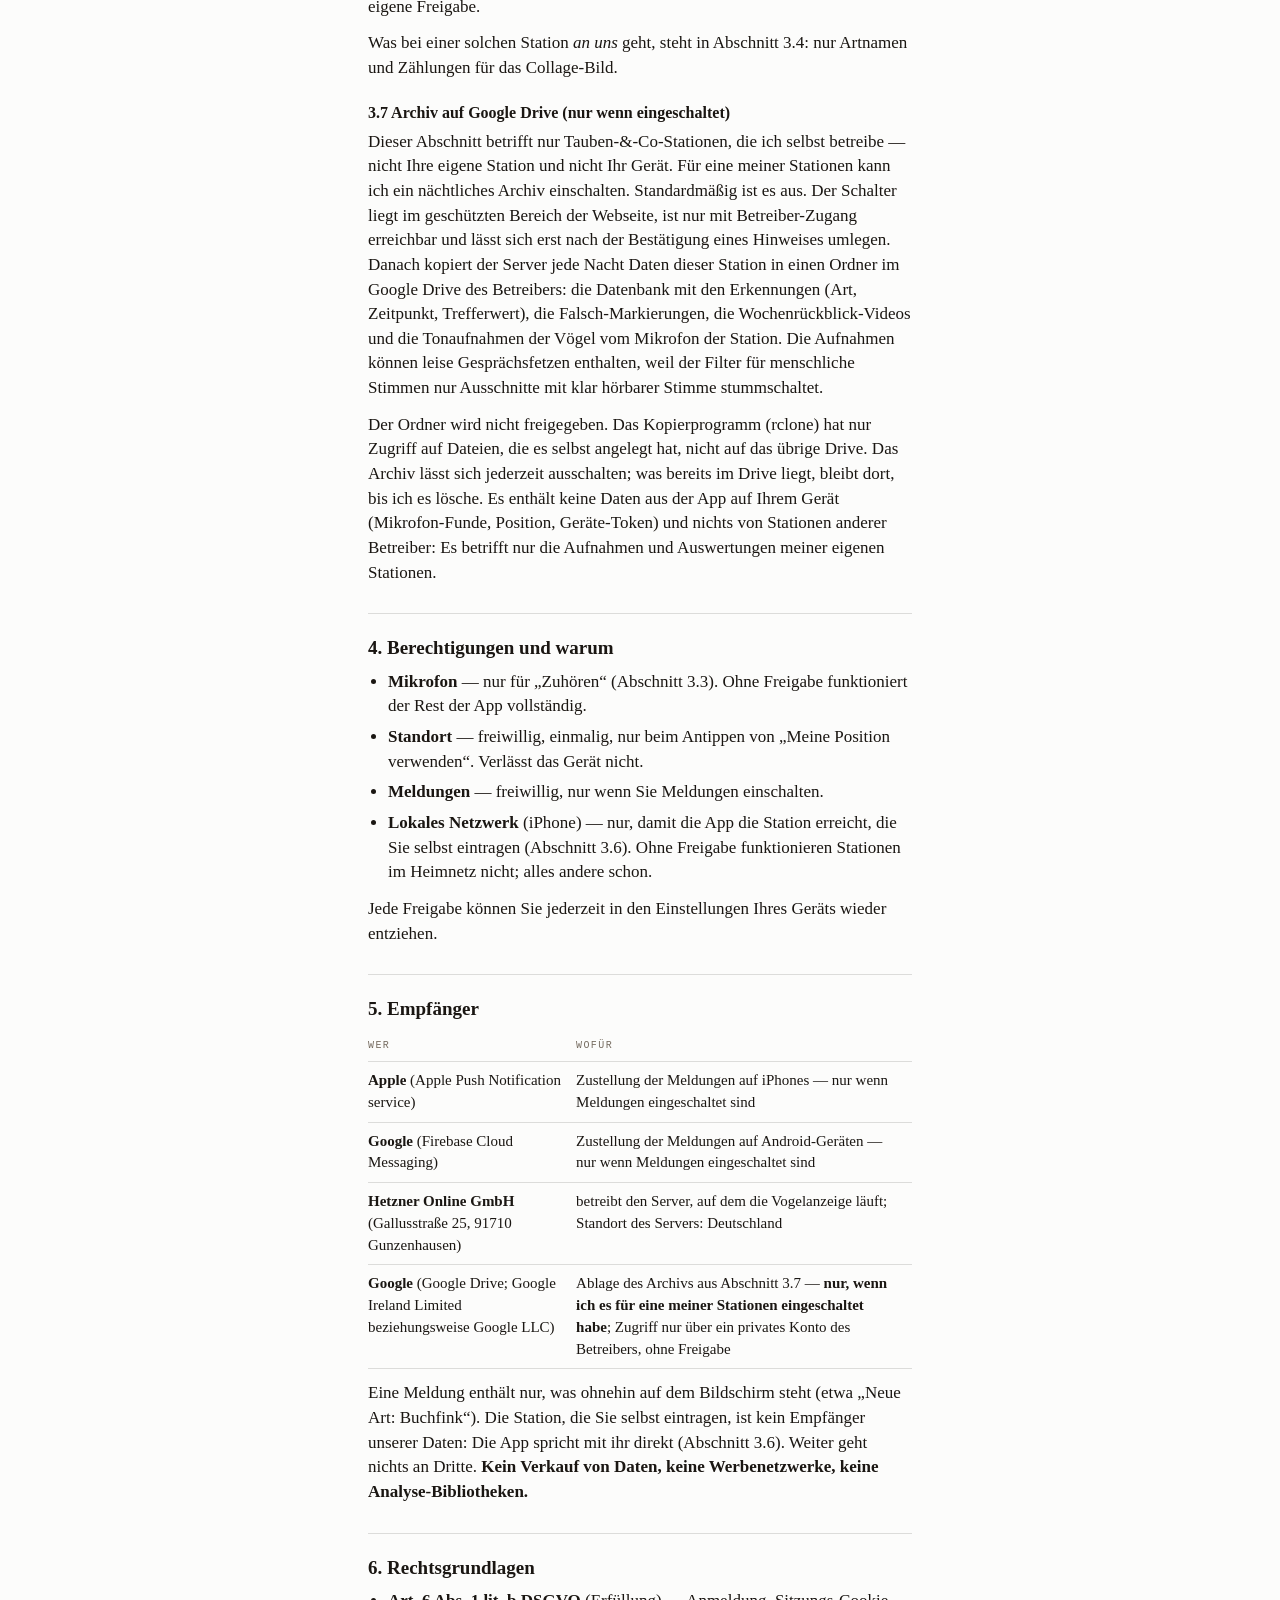
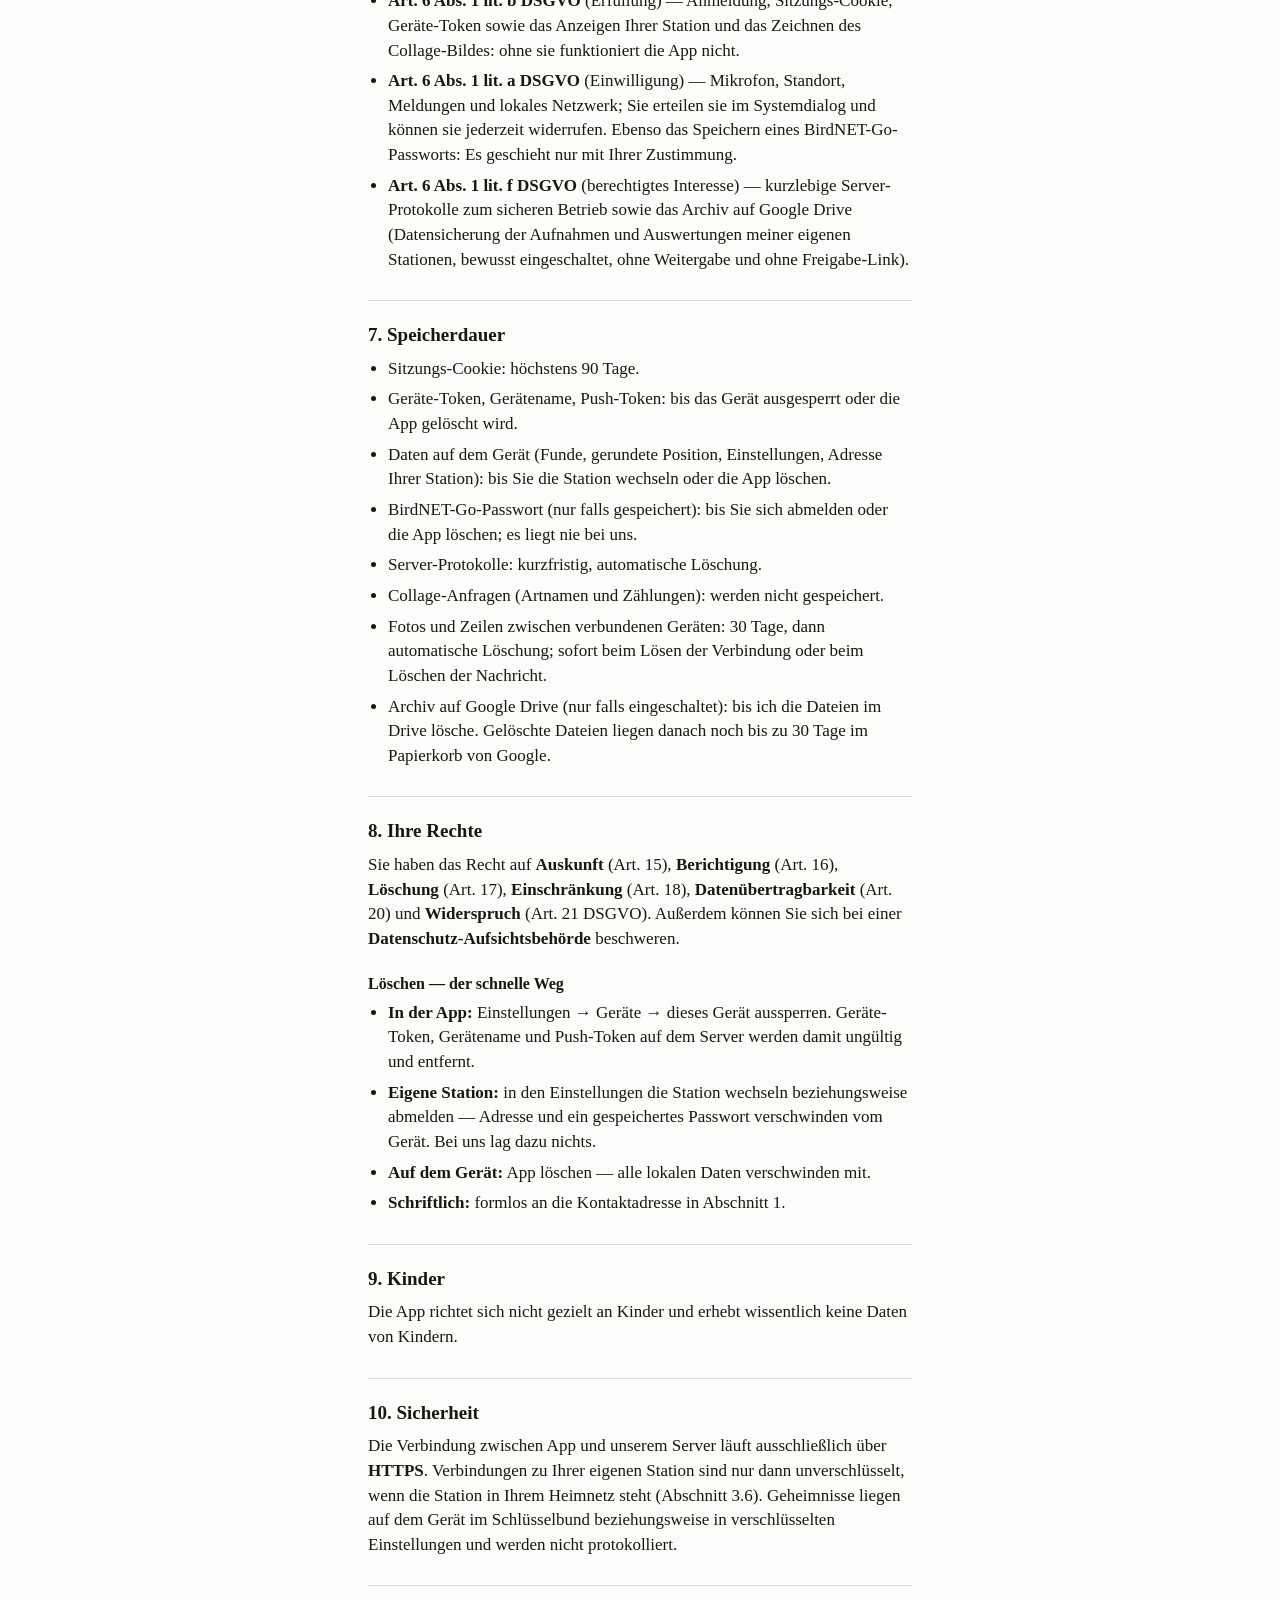
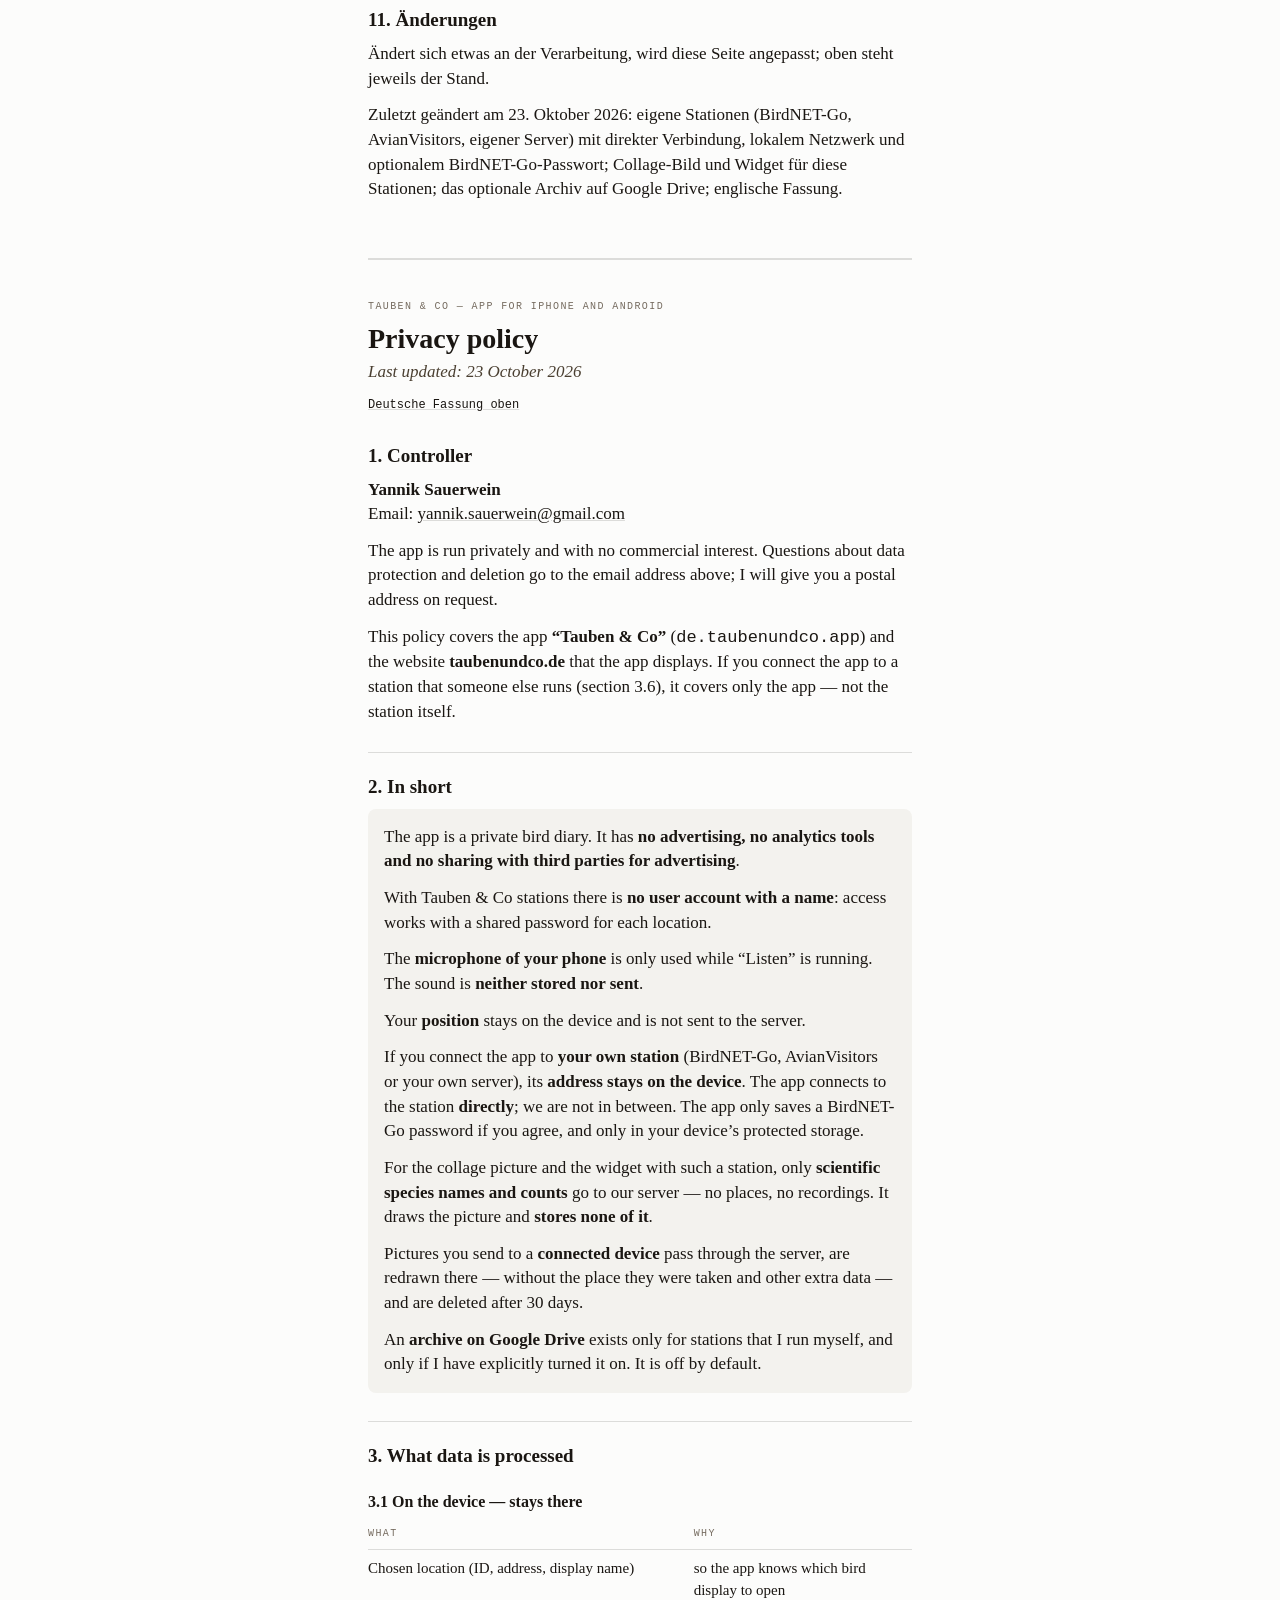
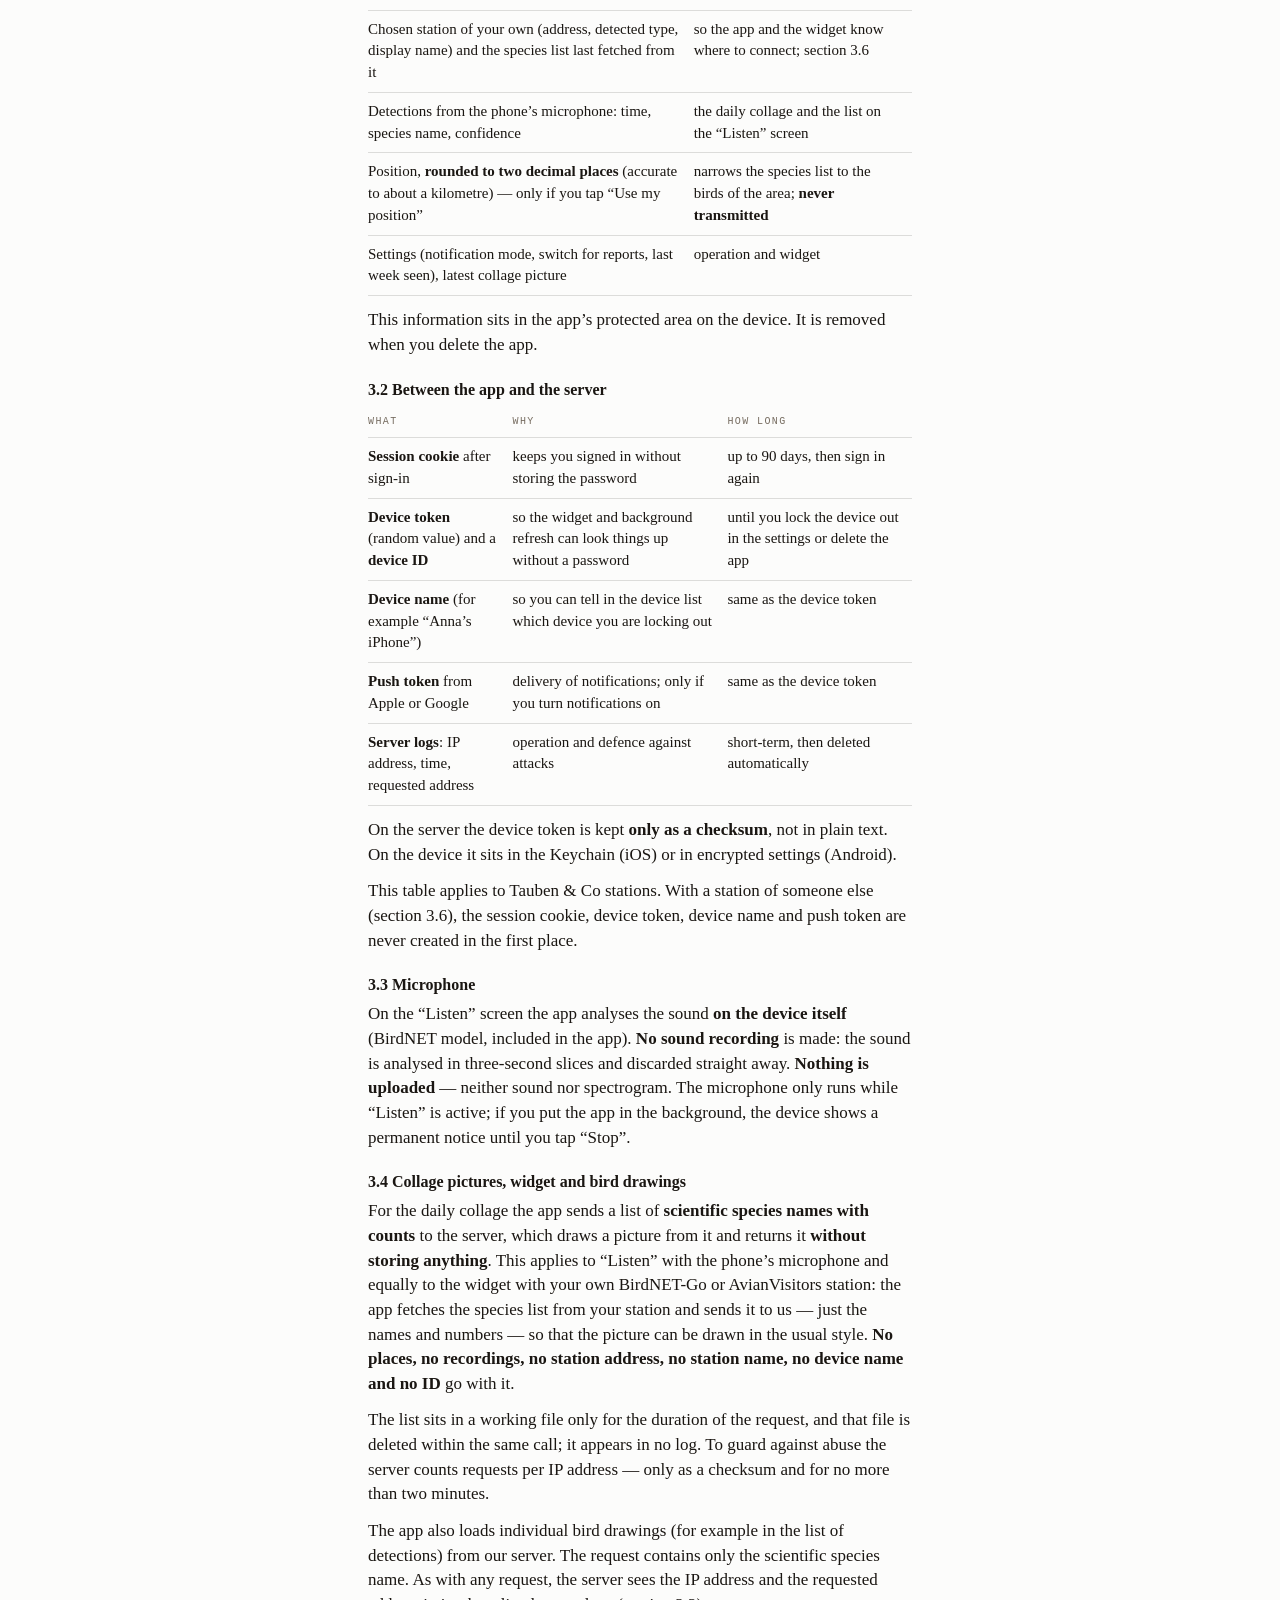
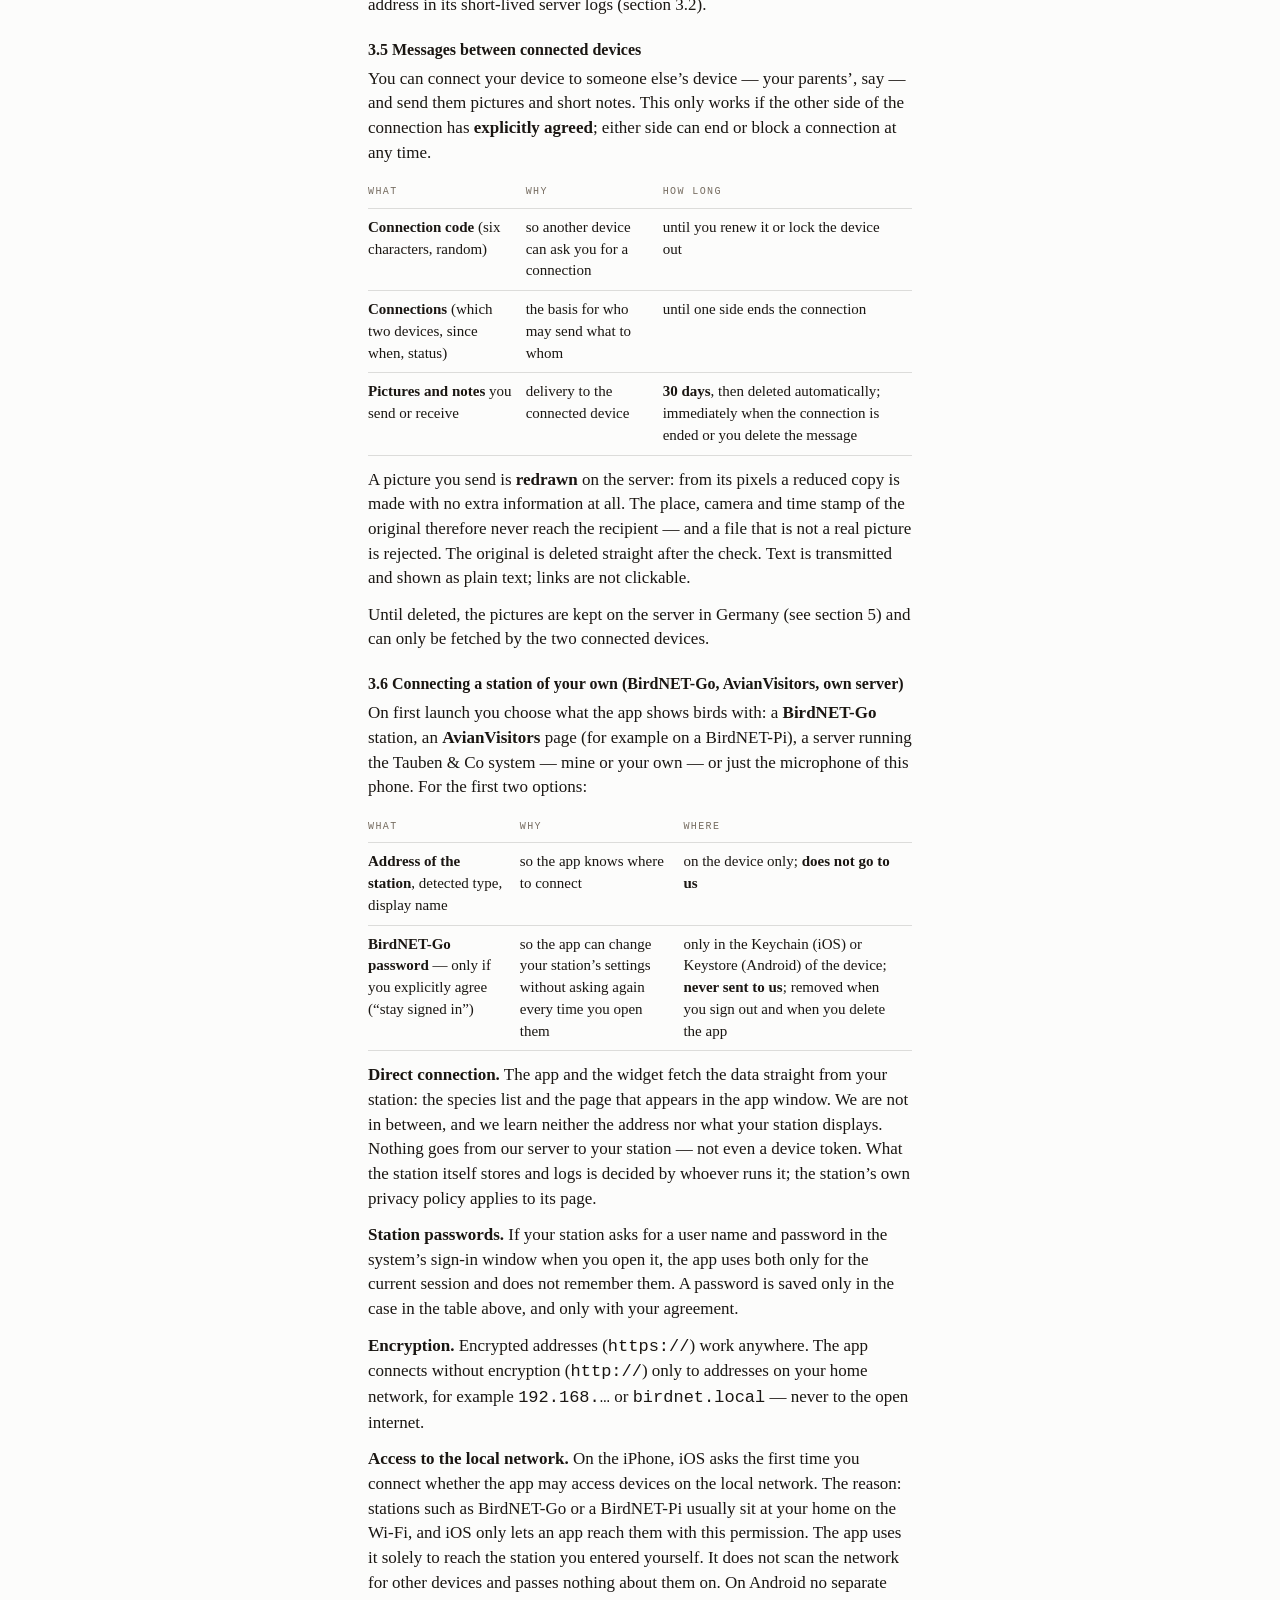
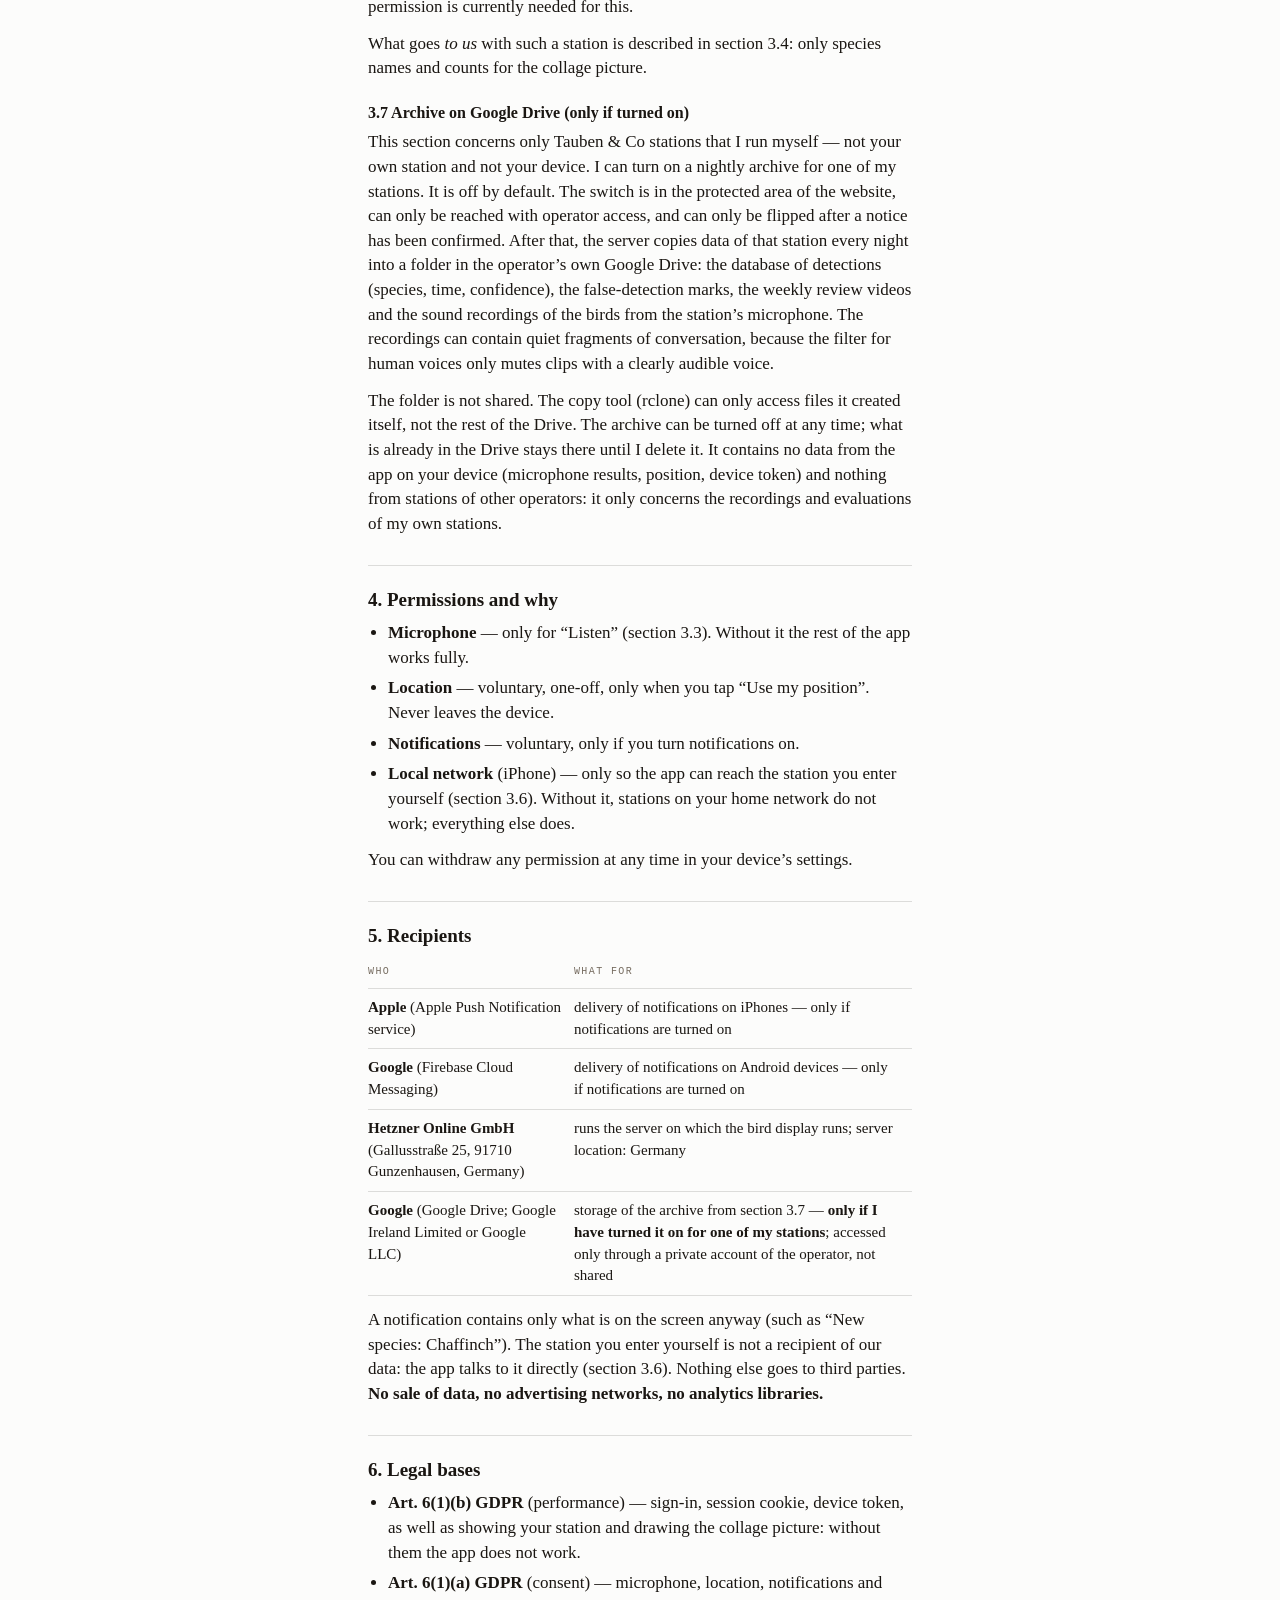
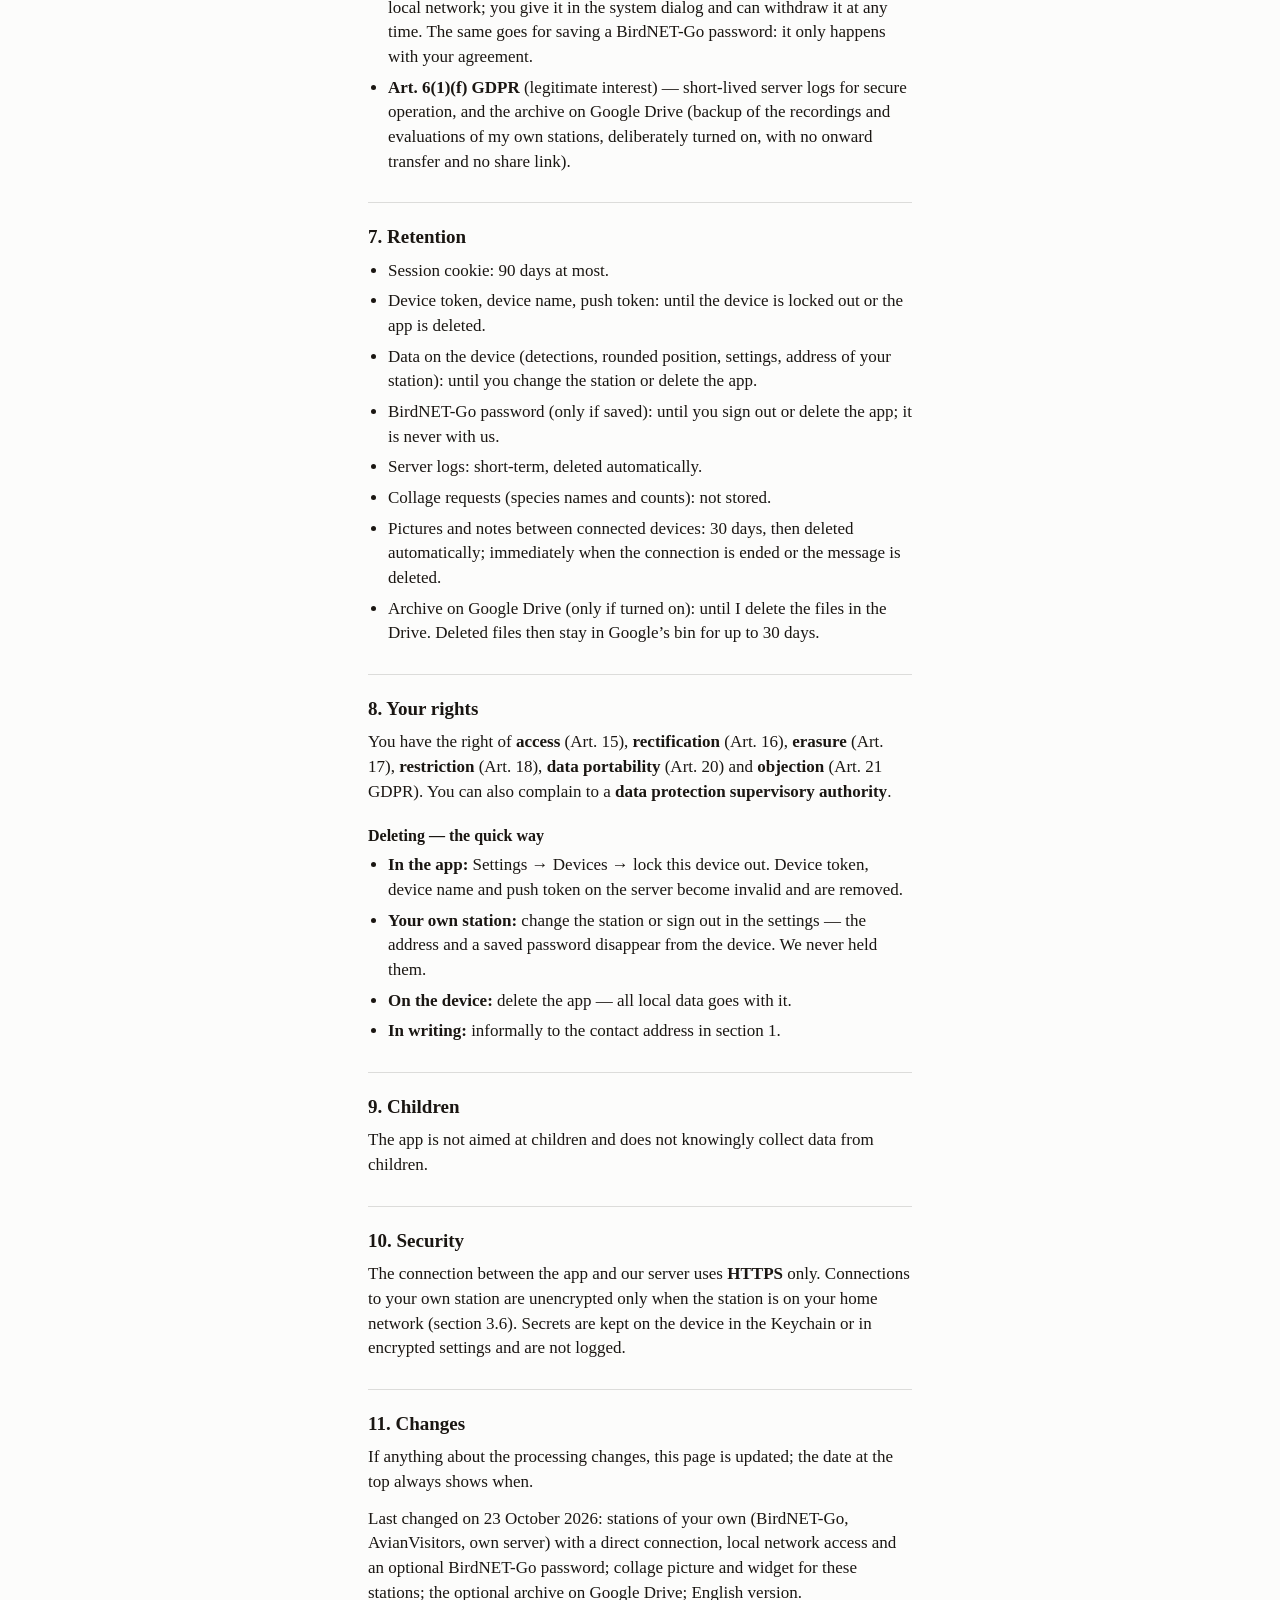
==== commit 99a1ea6f: "Datenschutz: eigene Stationen, Collage/Widget, Drive-Archiv, englische Fassung Neu: Abschnitt 3.6 (B" ====
--- a/datenschutz.html
+++ b/datenschutz.html
@@ -4,11 +4,14 @@
 <meta charset="utf-8">
 <meta name="viewport" content="width=device-width, initial-scale=1">
 <meta name="robots" content="noindex">
-<title>Datenschutz — Tauben &amp; Co</title>
+<title>Datenschutz — Tauben &amp; Co · Privacy policy</title>
 <!--
   Datenschutzerklaerung fuer die App "Tauben & Co".
   Pflichtangabe in der Google Play Console (Mikrofon + Standort) und
-  sinnvoll fuer TestFlight. Inhalt aus docs/ARCHITEKTUR.md §7 und §10.
+  sinnvoll fuer TestFlight. Inhalt aus docs/ARCHITEKTUR.md §7 und §10;
+  Stand 23.10.2026 um eigene Stationen, Collage/Widget und Drive-Archiv
+  erweitert (docs/STAND-DATENSCHUTZ.md). Deutsch zuerst, darunter dieselbe
+  Erklaerung auf Englisch (Abschnitte #de und #en, eine Datei, ein Aufruf).
 
   Liegt oeffentlich VOR dem Anmelde-Tor unter /app/datenschutz.html
   (Caddy-Ausnahme @datenschutz, siehe server/deploy-datenschutz.sh).
@@ -152,14 +155,29 @@
     color: var(--ink-soft-text);
   }
   a { color: var(--ink); text-decoration-color: var(--hairline); }
+
+  .sprachhinweis {
+    font-family: ui-monospace, "SF Mono", Menlo, monospace;
+    font-size: 12px;
+    margin: -16px 0 24px;
+  }
+  section + section {
+    margin-top: 56px;
+    padding-top: 40px;
+    border-top: 2px solid var(--hairline);
+  }
+  section { scroll-margin-top: 16px; }
 </style>
 </head>
 <body>
 <main>
 
+<section id="de" lang="de">
+
   <p class="pre">Tauben &amp; Co — App für iPhone und Android</p>
   <h1>Datenschutzerklärung</h1>
-  <p class="stand">Stand: 29. September 2026</p>
+  <p class="stand">Stand: 23. Oktober 2026</p>
+  <p class="sprachhinweis"><a href="#en" hreflang="en">English version below</a></p>
 
   <h2>1. Verantwortlicher</h2>
   <p>
@@ -174,7 +192,9 @@
   <p>
     Diese Erklärung gilt für die App <strong>„Tauben &amp; Co“</strong>
     (<code>de.taubenundco.app</code>) und für die Webseite
-    <strong>taubenundco.de</strong>, die die App anzeigt.
+    <strong>taubenundco.de</strong>, die die App anzeigt. Verbinden Sie die App mit
+    einer Station, die jemand anderes betreibt (Abschnitt 3.6), gilt sie nur für die
+    App — nicht für die Station selbst.
   </p>
 
   <h2>2. Kurz gesagt</h2>
@@ -184,23 +204,41 @@
       Analyse-Werkzeuge und keine Weitergabe an Dritte zu Werbezwecken</strong>.
     </p>
     <p>
-      Es gibt <strong>kein Nutzerkonto mit Namen</strong>: Der Zugang läuft über ein
-      gemeinsames Passwort für den jeweiligen Standort.
-    </p>
-    <p>
-      Das <strong>Mikrofon</strong> wird nur ausgewertet, solange „Zuhören“ läuft.
-      Der Ton wird <strong>nicht gespeichert und nicht gesendet</strong>.
+      Bei Tauben-&amp;-Co-Stationen gibt es <strong>kein Nutzerkonto mit Namen</strong>:
+      Der Zugang läuft über ein gemeinsames Passwort für den jeweiligen Standort.
+    </p>
+    <p>
+      Das <strong>Mikrofon Ihres Handys</strong> wird nur ausgewertet, solange
+      „Zuhören“ läuft. Der Ton wird <strong>nicht gespeichert und nicht gesendet</strong>.
     </p>
     <p>
       Der <strong>Standort</strong> bleibt auf dem Gerät und wird nicht an den
       Server geschickt.
     </p>
-      <p>
+    <p>
+      Verbinden Sie die App mit <strong>Ihrer eigenen Station</strong> (BirdNET-Go,
+      AvianVisitors oder einem eigenen Server), bleibt deren <strong>Adresse auf dem
+      Gerät</strong>. Die App verbindet sich <strong>direkt</strong> mit der Station;
+      wir sind nicht dazwischen. Ein BirdNET-Go-Passwort speichert die App nur,
+      wenn Sie zustimmen, und nur in der geschützten Ablage Ihres Geräts.
+    </p>
+    <p>
+      Für das Collage-Bild und das Widget bei einer solchen Station gehen nur
+      <strong>wissenschaftliche Artnamen und Zählungen</strong> an unseren Server —
+      keine Orte, keine Aufnahmen. Er zeichnet das Bild und <strong>speichert
+      nichts davon</strong>.
+    </p>
+    <p>
       Fotos, die Sie an ein <strong>verbundenes Gerät</strong> schicken, laufen über
       den Server, werden dort neu gezeichnet — ohne Aufnahmeort und andere
       Zusatzdaten — und nach 30 Tagen gelöscht.
     </p>
-</div>
+    <p>
+      Ein <strong>Archiv auf Google Drive</strong> gibt es nur für Stationen, die ich
+      selbst betreibe, und nur, wenn ich es ausdrücklich eingeschaltet habe.
+      Standardmäßig ist es aus.
+    </p>
+  </div>
 
   <h2>3. Welche Daten verarbeitet werden</h2>
 
@@ -210,6 +248,11 @@
     <tr>
       <td>Gewählter Standort (Kennung, Adresse, Anzeigename)</td>
       <td>damit die App weiß, welche Vogelanzeige sie öffnen soll</td>
+    </tr>
+    <tr>
+      <td>Gewählte eigene Station (Adresse, erkannte Art, Anzeigename) und die
+          zuletzt von ihr geholte Artenliste</td>
+      <td>damit die App und das Widget wissen, wohin sie sich verbinden; Abschnitt 3.6</td>
     </tr>
     <tr>
       <td>Funde des Handy-Mikrofons: Zeitpunkt, Artname, Trefferwert</td>
@@ -268,6 +311,11 @@
     Der Geräte-Token liegt auf dem Server nur <strong>als Prüfsumme</strong>, nicht
     im Klartext. Auf dem Gerät liegt er im Schlüsselbund (iOS) beziehungsweise in
     verschlüsselten Einstellungen (Android).
+  </p>
+  <p>
+    Diese Tabelle gilt für Tauben-&amp;-Co-Stationen. Bei einer fremden Station
+    (Abschnitt 3.6) gehen Sitzungs-Cookie, Geräte-Token, Gerätename und Push-Token
+    gar nicht erst zustande.
   </p>
 
   <h3>3.3 Mikrofon</h3>
@@ -281,13 +329,29 @@
     legen, zeigt das Gerät eine Dauermeldung an, bis Sie „Aufhören“ antippen.
   </p>
 
-  <h3>3.4 Collage-Bilder</h3>
+  <h3>3.4 Collage-Bilder, Widget und Vogelzeichnungen</h3>
   <p>
     Für die Tagescollage schickt die App eine Liste von
-    <strong>Artnamen mit Anzahl</strong> an den Server, der daraus ein Bild
-    zeichnet und es <strong>ohne zu speichern</strong> zurückgibt.
-    <strong>Kein Standort, kein Gerätename und keine Kennung</strong> gehen dabei
-    mit. Dasselbe gilt für den Abruf einzelner Vogelzeichnungen.
+    <strong>wissenschaftlichen Artnamen mit Anzahl</strong> an den Server, der
+    daraus ein Bild zeichnet und es <strong>ohne zu speichern</strong>
+    zurückgibt. Das gilt für „Zuhören“ mit dem Handy-Mikrofon und ebenso für das
+    Widget bei einer eigenen BirdNET-Go- oder AvianVisitors-Station: Die App holt
+    die Artenliste von Ihrer Station und schickt sie — nur die Namen und
+    Zahlen — an uns, damit das Bild im gewohnten Stil entsteht.
+    <strong>Keine Orte, keine Aufnahmen, keine Stationsadresse, kein Stationsname,
+    kein Gerätename und keine Kennung</strong> gehen dabei mit.
+  </p>
+  <p>
+    Die Liste steht nur für die Dauer der Anfrage in einer Arbeitsdatei, die noch
+    im selben Aufruf gelöscht wird; sie landet in keinem Protokoll. Zur Abwehr von
+    Missbrauch zählt der Server Anfragen je IP-Adresse — nur als Prüfsumme und
+    höchstens zwei Minuten lang.
+  </p>
+  <p>
+    Einzelne Vogelzeichnungen (zum Beispiel in der Liste der Funde) lädt die App
+    ebenfalls von unserem Server. Die Anfrage enthält nur den wissenschaftlichen
+    Artnamen. Wie bei jedem Abruf sieht der Server dabei die IP-Adresse und die
+    aufgerufene Adresse in den kurzlebigen Server-Protokollen (Abschnitt 3.2).
   </p>
 
   <h3>3.5 Nachrichten zwischen verbundenen Geräten</h3>
@@ -328,6 +392,90 @@
   <p>
     Die Fotos liegen bis zur Löschung auf dem Server in Deutschland (siehe
     Abschnitt 5) und sind nur für die beiden verbundenen Geräte abrufbar.
+  </p>
+
+  <h3>3.6 Eigene Station verbinden (BirdNET-Go, AvianVisitors, eigener Server)</h3>
+  <p>
+    Beim ersten Start wählen Sie, womit die App Vögel zeigt: mit einer
+    <strong>BirdNET-Go</strong>-Station, mit einer <strong>AvianVisitors</strong>-Seite
+    (zum Beispiel auf einem BirdNET-Pi), mit einem Server, auf dem das
+    Tauben-&amp;-Co-System läuft — meinem oder Ihrem eigenen — oder nur mit dem
+    Mikrofon dieses Handys. Für die ersten beiden Möglichkeiten gilt:
+  </p>
+  <table>
+    <tr><th>Was</th><th>Wozu</th><th>Wo</th></tr>
+    <tr>
+      <td><strong>Adresse der Station</strong>, erkannte Art, Anzeigename</td>
+      <td>damit die App weiß, wohin sie sich verbindet</td>
+      <td>nur auf dem Gerät; <strong>geht nicht an uns</strong></td>
+    </tr>
+    <tr>
+      <td><strong>BirdNET-Go-Passwort</strong> — nur, wenn Sie ausdrücklich
+          zustimmen („angemeldet bleiben“)</td>
+      <td>damit die App Einstellungen Ihrer Station ändern kann, ohne bei jedem
+          Öffnen neu zu fragen</td>
+      <td>nur im Schlüsselbund (iOS) beziehungsweise Keystore (Android) des Geräts;
+          <strong>nie an uns</strong>; wird beim Abmelden und Löschen der App
+          entfernt</td>
+    </tr>
+  </table>
+  <p>
+    <strong>Direkte Verbindung.</strong> Die App und das Widget holen die Daten
+    unmittelbar von Ihrer Station: die Artenliste und die Seite, die im App-Fenster
+    erscheint. Wir sind nicht dazwischen und erfahren weder die Adresse noch, was
+    Ihre Station anzeigt. Von unserem Server geht nichts an Ihre Station — auch
+    kein Geräte-Token. Was die Station selbst speichert und protokolliert, bestimmt,
+    wer sie betreibt; für die Seite der Station gilt deren Datenschutz.
+  </p>
+  <p>
+    <strong>Passwörter der Station.</strong> Fragt Ihre Station beim Öffnen mit dem
+    Anmeldefenster des Systems nach Benutzer und Passwort, benutzt die App beides
+    nur für die laufende Sitzung und merkt es sich nicht. Gespeichert wird ein
+    Passwort nur im Fall der Tabelle oben, und nur mit Ihrer Zustimmung.
+  </p>
+  <p>
+    <strong>Verschlüsselung.</strong> Verschlüsselte Adressen (<code>https://</code>)
+    sind überall möglich. Unverschlüsselt (<code>http://</code>) verbindet sich die
+    App nur mit Adressen im Heimnetz, zum Beispiel <code>192.168.…</code> oder
+    <code>birdnet.local</code> — nicht mit dem offenen Internet.
+  </p>
+  <p>
+    <strong>Zugriff aufs lokale Netzwerk.</strong> Auf dem iPhone fragt iOS beim
+    ersten Verbinden, ob die App auf Geräte im lokalen Netzwerk zugreifen darf.
+    Der Grund: Stationen wie BirdNET-Go oder ein BirdNET-Pi stehen meist bei Ihnen
+    zu Hause im WLAN, und iOS erlaubt einer App den Weg dorthin nur mit dieser
+    Freigabe. Die App nutzt sie ausschließlich, um die Station zu erreichen, die
+    Sie selbst eingetragen haben. Sie durchsucht das Netz nicht nach anderen Geräten
+    und gibt nichts darüber weiter. Auf Android braucht es dafür derzeit keine
+    eigene Freigabe.
+  </p>
+  <p>
+    Was bei einer solchen Station <em>an uns</em> geht, steht in Abschnitt 3.4:
+    nur Artnamen und Zählungen für das Collage-Bild.
+  </p>
+
+  <h3>3.7 Archiv auf Google Drive (nur wenn eingeschaltet)</h3>
+  <p>
+    Dieser Abschnitt betrifft nur Tauben-&amp;-Co-Stationen, die ich selbst
+    betreibe — nicht Ihre eigene Station und nicht Ihr Gerät. Für eine meiner
+    Stationen kann ich ein nächtliches Archiv einschalten. Standardmäßig ist es aus.
+    Der Schalter liegt im geschützten Bereich der Webseite, ist nur mit
+    Betreiber-Zugang erreichbar und lässt sich erst nach der Bestätigung eines
+    Hinweises umlegen. Danach kopiert der Server jede Nacht Daten dieser Station in
+    einen Ordner im Google Drive des Betreibers: die Datenbank mit den Erkennungen
+    (Art, Zeitpunkt, Trefferwert), die Falsch-Markierungen, die
+    Wochenrückblick-Videos und die Tonaufnahmen der Vögel vom Mikrofon der Station.
+    Die Aufnahmen können leise Gesprächsfetzen enthalten, weil der Filter für
+    menschliche Stimmen nur Ausschnitte mit klar hörbarer Stimme stummschaltet.
+  </p>
+  <p>
+    Der Ordner wird nicht freigegeben. Das Kopierprogramm (rclone) hat nur Zugriff
+    auf Dateien, die es selbst angelegt hat, nicht auf das übrige Drive. Das Archiv
+    lässt sich jederzeit ausschalten; was bereits im Drive liegt, bleibt dort, bis
+    ich es lösche. Es enthält keine Daten aus der App auf Ihrem Gerät
+    (Mikrofon-Funde, Position, Geräte-Token) und nichts von Stationen anderer
+    Betreiber: Es betrifft nur die Aufnahmen und Auswertungen meiner eigenen
+    Stationen.
   </p>
 
   <h2>4. Berechtigungen und warum</h2>
@@ -338,6 +486,9 @@
         „Meine Position verwenden“. Verlässt das Gerät nicht.</li>
     <li><strong>Meldungen</strong> — freiwillig, nur wenn Sie Meldungen
         einschalten.</li>
+    <li><strong>Lokales Netzwerk</strong> (iPhone) — nur, damit die App die
+        Station erreicht, die Sie selbst eintragen (Abschnitt 3.6). Ohne Freigabe
+        funktionieren Stationen im Heimnetz nicht; alles andere schon.</li>
   </ul>
   <p>
     Jede Freigabe können Sie jederzeit in den Einstellungen Ihres Geräts wieder
@@ -362,22 +513,36 @@
       <td>betreibt den Server, auf dem die Vogelanzeige läuft; Standort des
           Servers: Deutschland</td>
     </tr>
+    <tr>
+      <td><strong>Google</strong> (Google Drive; Google Ireland Limited
+          beziehungsweise Google LLC)</td>
+      <td>Ablage des Archivs aus Abschnitt 3.7 — <strong>nur, wenn ich es für eine
+          meiner Stationen eingeschaltet habe</strong>; Zugriff nur über ein
+          privates Konto des Betreibers, ohne Freigabe</td>
+    </tr>
   </table>
   <p>
     Eine Meldung enthält nur, was ohnehin auf dem Bildschirm steht (etwa „Neue
-    Art: Buchfink“). Weiter geht nichts an Dritte. <strong>Kein Verkauf von
-    Daten, keine Werbenetzwerke, keine Analyse-Bibliotheken.</strong>
+    Art: Buchfink“). Die Station, die Sie selbst eintragen, ist kein Empfänger
+    unserer Daten: Die App spricht mit ihr direkt (Abschnitt 3.6). Weiter geht
+    nichts an Dritte. <strong>Kein Verkauf von Daten, keine Werbenetzwerke, keine
+    Analyse-Bibliotheken.</strong>
   </p>
 
   <h2>6. Rechtsgrundlagen</h2>
   <ul>
     <li><strong>Art. 6 Abs. 1 lit. b DSGVO</strong> (Erfüllung) — Anmeldung,
-        Sitzungs-Cookie, Geräte-Token: ohne sie funktioniert die App nicht.</li>
+        Sitzungs-Cookie, Geräte-Token sowie das Anzeigen Ihrer Station und das
+        Zeichnen des Collage-Bildes: ohne sie funktioniert die App nicht.</li>
     <li><strong>Art. 6 Abs. 1 lit. a DSGVO</strong> (Einwilligung) — Mikrofon,
-        Standort und Meldungen; Sie erteilen sie im Systemdialog und können sie
-        jederzeit widerrufen.</li>
+        Standort, Meldungen und lokales Netzwerk; Sie erteilen sie im Systemdialog
+        und können sie jederzeit widerrufen. Ebenso das Speichern eines
+        BirdNET-Go-Passworts: Es geschieht nur mit Ihrer Zustimmung.</li>
     <li><strong>Art. 6 Abs. 1 lit. f DSGVO</strong> (berechtigtes Interesse) —
-        kurzlebige Server-Protokolle zum sicheren Betrieb.</li>
+        kurzlebige Server-Protokolle zum sicheren Betrieb sowie das Archiv auf
+        Google Drive (Datensicherung der Aufnahmen und Auswertungen meiner eigenen
+        Stationen, bewusst eingeschaltet, ohne Weitergabe und ohne
+        Freigabe-Link).</li>
   </ul>
 
   <h2>7. Speicherdauer</h2>
@@ -385,13 +550,18 @@
     <li>Sitzungs-Cookie: höchstens 90 Tage.</li>
     <li>Geräte-Token, Gerätename, Push-Token: bis das Gerät ausgesperrt oder die
         App gelöscht wird.</li>
-    <li>Daten auf dem Gerät (Funde, gerundete Position, Einstellungen): bis Sie
-        die App löschen.</li>
+    <li>Daten auf dem Gerät (Funde, gerundete Position, Einstellungen, Adresse
+        Ihrer Station): bis Sie die Station wechseln oder die App löschen.</li>
+    <li>BirdNET-Go-Passwort (nur falls gespeichert): bis Sie sich abmelden oder
+        die App löschen; es liegt nie bei uns.</li>
     <li>Server-Protokolle: kurzfristig, automatische Löschung.</li>
-    <li>Collage-Anfragen: werden nicht gespeichert.</li>
-      <li>Fotos und Zeilen zwischen verbundenen Geräten: 30 Tage, dann automatische
+    <li>Collage-Anfragen (Artnamen und Zählungen): werden nicht gespeichert.</li>
+    <li>Fotos und Zeilen zwischen verbundenen Geräten: 30 Tage, dann automatische
         Löschung; sofort beim Lösen der Verbindung oder beim Löschen der Nachricht.</li>
-</ul>
+    <li>Archiv auf Google Drive (nur falls eingeschaltet): bis ich die Dateien im
+        Drive lösche. Gelöschte Dateien liegen danach noch bis zu 30 Tage im
+        Papierkorb von Google.</li>
+  </ul>
 
   <h2>8. Ihre Rechte</h2>
   <p>
@@ -406,6 +576,9 @@
     <li><strong>In der App:</strong> Einstellungen → Geräte → dieses Gerät
         aussperren. Geräte-Token, Gerätename und Push-Token auf dem Server
         werden damit ungültig und entfernt.</li>
+    <li><strong>Eigene Station:</strong> in den Einstellungen die Station wechseln
+        beziehungsweise abmelden — Adresse und ein gespeichertes Passwort
+        verschwinden vom Gerät. Bei uns lag dazu nichts.</li>
     <li><strong>Auf dem Gerät:</strong> App löschen — alle lokalen Daten
         verschwinden mit.</li>
     <li><strong>Schriftlich:</strong> formlos an die Kontaktadresse in Abschnitt 1.</li>
@@ -419,10 +592,11 @@
 
   <h2>10. Sicherheit</h2>
   <p>
-    Die Verbindung zwischen App und Server läuft ausschließlich über
-    <strong>HTTPS</strong>. Geheimnisse liegen auf dem Gerät im Schlüsselbund
-    beziehungsweise in verschlüsselten Einstellungen und werden nicht
-    protokolliert.
+    Die Verbindung zwischen App und unserem Server läuft ausschließlich über
+    <strong>HTTPS</strong>. Verbindungen zu Ihrer eigenen Station sind nur dann
+    unverschlüsselt, wenn die Station in Ihrem Heimnetz steht (Abschnitt 3.6).
+    Geheimnisse liegen auf dem Gerät im Schlüsselbund beziehungsweise in
+    verschlüsselten Einstellungen und werden nicht protokolliert.
   </p>
 
   <h2>11. Änderungen</h2>
@@ -430,6 +604,445 @@
     Ändert sich etwas an der Verarbeitung, wird diese Seite angepasst; oben steht
     jeweils der Stand.
   </p>
+  <p>
+    Zuletzt geändert am 23. Oktober 2026: eigene Stationen (BirdNET-Go,
+    AvianVisitors, eigener Server) mit direkter Verbindung, lokalem Netzwerk und
+    optionalem BirdNET-Go-Passwort; Collage-Bild und Widget für diese Stationen;
+    das optionale Archiv auf Google Drive; englische Fassung.
+  </p>
+
+</section>
+
+<section id="en" lang="en">
+
+  <p class="pre">Tauben &amp; Co — app for iPhone and Android</p>
+  <h1>Privacy policy</h1>
+  <p class="stand">Last updated: 23 October 2026</p>
+  <p class="sprachhinweis"><a href="#de" hreflang="de">Deutsche Fassung oben</a></p>
+
+  <h2>1. Controller</h2>
+  <p>
+    <strong>Yannik Sauerwein</strong><br>
+    Email: <a href="mailto:yannik.sauerwein@gmail.com">yannik.sauerwein@gmail.com</a>
+  </p>
+  <p>
+    The app is run privately and with no commercial interest. Questions about data
+    protection and deletion go to the email address above; I will give you a postal
+    address on request.
+  </p>
+  <p>
+    This policy covers the app <strong>“Tauben &amp; Co”</strong>
+    (<code>de.taubenundco.app</code>) and the website <strong>taubenundco.de</strong>
+    that the app displays. If you connect the app to a station that someone else
+    runs (section 3.6), it covers only the app — not the station itself.
+  </p>
+
+  <h2>2. In short</h2>
+  <div class="kasten">
+    <p>
+      The app is a private bird diary. It has <strong>no advertising, no analytics
+      tools and no sharing with third parties for advertising</strong>.
+    </p>
+    <p>
+      With Tauben &amp; Co stations there is <strong>no user account with a
+      name</strong>: access works with a shared password for each location.
+    </p>
+    <p>
+      The <strong>microphone of your phone</strong> is only used while “Listen” is
+      running. The sound is <strong>neither stored nor sent</strong>.
+    </p>
+    <p>
+      Your <strong>position</strong> stays on the device and is not sent to the
+      server.
+    </p>
+    <p>
+      If you connect the app to <strong>your own station</strong> (BirdNET-Go,
+      AvianVisitors or your own server), its <strong>address stays on the
+      device</strong>. The app connects to the station <strong>directly</strong>;
+      we are not in between. The app only saves a BirdNET-Go password if you agree,
+      and only in your device’s protected storage.
+    </p>
+    <p>
+      For the collage picture and the widget with such a station, only
+      <strong>scientific species names and counts</strong> go to our server — no
+      places, no recordings. It draws the picture and <strong>stores none of
+      it</strong>.
+    </p>
+    <p>
+      Pictures you send to a <strong>connected device</strong> pass through the
+      server, are redrawn there — without the place they were taken and other extra
+      data — and are deleted after 30 days.
+    </p>
+    <p>
+      An <strong>archive on Google Drive</strong> exists only for stations that I run
+      myself, and only if I have explicitly turned it on. It is off by default.
+    </p>
+  </div>
+
+  <h2>3. What data is processed</h2>
+
+  <h3>3.1 On the device — stays there</h3>
+  <table>
+    <tr><th>What</th><th>Why</th></tr>
+    <tr>
+      <td>Chosen location (ID, address, display name)</td>
+      <td>so the app knows which bird display to open</td>
+    </tr>
+    <tr>
+      <td>Chosen station of your own (address, detected type, display name) and the
+          species list last fetched from it</td>
+      <td>so the app and the widget know where to connect; section 3.6</td>
+    </tr>
+    <tr>
+      <td>Detections from the phone’s microphone: time, species name, confidence</td>
+      <td>the daily collage and the list on the “Listen” screen</td>
+    </tr>
+    <tr>
+      <td>Position, <strong>rounded to two decimal places</strong> (accurate to about
+          a kilometre) — only if you tap “Use my position”</td>
+      <td>narrows the species list to the birds of the area; <strong>never
+          transmitted</strong></td>
+    </tr>
+    <tr>
+      <td>Settings (notification mode, switch for reports, last week seen), latest
+          collage picture</td>
+      <td>operation and widget</td>
+    </tr>
+  </table>
+  <p>
+    This information sits in the app’s protected area on the device. It is removed
+    when you delete the app.
+  </p>
+
+  <h3>3.2 Between the app and the server</h3>
+  <table>
+    <tr><th>What</th><th>Why</th><th>How long</th></tr>
+    <tr>
+      <td><strong>Session cookie</strong> after sign-in</td>
+      <td>keeps you signed in without storing the password</td>
+      <td>up to 90 days, then sign in again</td>
+    </tr>
+    <tr>
+      <td><strong>Device token</strong> (random value) and a <strong>device
+          ID</strong></td>
+      <td>so the widget and background refresh can look things up without a
+          password</td>
+      <td>until you lock the device out in the settings or delete the app</td>
+    </tr>
+    <tr>
+      <td><strong>Device name</strong> (for example “Anna’s iPhone”)</td>
+      <td>so you can tell in the device list which device you are locking out</td>
+      <td>same as the device token</td>
+    </tr>
+    <tr>
+      <td><strong>Push token</strong> from Apple or Google</td>
+      <td>delivery of notifications; only if you turn notifications on</td>
+      <td>same as the device token</td>
+    </tr>
+    <tr>
+      <td><strong>Server logs</strong>: IP address, time, requested address</td>
+      <td>operation and defence against attacks</td>
+      <td>short-term, then deleted automatically</td>
+    </tr>
+  </table>
+  <p>
+    On the server the device token is kept <strong>only as a checksum</strong>, not
+    in plain text. On the device it sits in the Keychain (iOS) or in encrypted
+    settings (Android).
+  </p>
+  <p>
+    This table applies to Tauben &amp; Co stations. With a station of someone else
+    (section 3.6), the session cookie, device token, device name and push token are
+    never created in the first place.
+  </p>
+
+  <h3>3.3 Microphone</h3>
+  <p>
+    On the “Listen” screen the app analyses the sound <strong>on the device
+    itself</strong> (BirdNET model, included in the app). <strong>No sound
+    recording</strong> is made: the sound is analysed in three-second slices and
+    discarded straight away. <strong>Nothing is uploaded</strong> — neither sound nor
+    spectrogram. The microphone only runs while “Listen” is active; if you put the
+    app in the background, the device shows a permanent notice until you tap
+    “Stop”.
+  </p>
+
+  <h3>3.4 Collage pictures, widget and bird drawings</h3>
+  <p>
+    For the daily collage the app sends a list of <strong>scientific species names
+    with counts</strong> to the server, which draws a picture from it and returns it
+    <strong>without storing anything</strong>. This applies to “Listen” with the
+    phone’s microphone and equally to the widget with your own BirdNET-Go or
+    AvianVisitors station: the app fetches the species list from your station and
+    sends it to us — just the names and numbers — so that the picture can be drawn
+    in the usual style. <strong>No places, no recordings, no station address, no
+    station name, no device name and no ID</strong> go with it.
+  </p>
+  <p>
+    The list sits in a working file only for the duration of the request, and that
+    file is deleted within the same call; it appears in no log. To guard against
+    abuse the server counts requests per IP address — only as a checksum and for no
+    more than two minutes.
+  </p>
+  <p>
+    The app also loads individual bird drawings (for example in the list of
+    detections) from our server. The request contains only the scientific species
+    name. As with any request, the server sees the IP address and the requested
+    address in its short-lived server logs (section 3.2).
+  </p>
+
+  <h3>3.5 Messages between connected devices</h3>
+  <p>
+    You can connect your device to someone else’s device — your parents’, say — and
+    send them pictures and short notes. This only works if the other side of the
+    connection has <strong>explicitly agreed</strong>; either side can end or block
+    a connection at any time.
+  </p>
+  <table>
+    <tr><th>What</th><th>Why</th><th>How long</th></tr>
+    <tr>
+      <td><strong>Connection code</strong> (six characters, random)</td>
+      <td>so another device can ask you for a connection</td>
+      <td>until you renew it or lock the device out</td>
+    </tr>
+    <tr>
+      <td><strong>Connections</strong> (which two devices, since when, status)</td>
+      <td>the basis for who may send what to whom</td>
+      <td>until one side ends the connection</td>
+    </tr>
+    <tr>
+      <td><strong>Pictures and notes</strong> you send or receive</td>
+      <td>delivery to the connected device</td>
+      <td><strong>30 days</strong>, then deleted automatically; immediately when the
+          connection is ended or you delete the message</td>
+    </tr>
+  </table>
+  <p>
+    A picture you send is <strong>redrawn</strong> on the server: from its pixels a
+    reduced copy is made with no extra information at all. The place, camera and
+    time stamp of the original therefore never reach the recipient — and a file
+    that is not a real picture is rejected. The original is deleted straight after
+    the check. Text is transmitted and shown as plain text; links are not
+    clickable.
+  </p>
+  <p>
+    Until deleted, the pictures are kept on the server in Germany (see section 5)
+    and can only be fetched by the two connected devices.
+  </p>
+
+  <h3>3.6 Connecting a station of your own (BirdNET-Go, AvianVisitors, own server)</h3>
+  <p>
+    On first launch you choose what the app shows birds with: a
+    <strong>BirdNET-Go</strong> station, an <strong>AvianVisitors</strong> page (for
+    example on a BirdNET-Pi), a server running the Tauben &amp; Co system — mine or
+    your own — or just the microphone of this phone. For the first two options:
+  </p>
+  <table>
+    <tr><th>What</th><th>Why</th><th>Where</th></tr>
+    <tr>
+      <td><strong>Address of the station</strong>, detected type, display name</td>
+      <td>so the app knows where to connect</td>
+      <td>on the device only; <strong>does not go to us</strong></td>
+    </tr>
+    <tr>
+      <td><strong>BirdNET-Go password</strong> — only if you explicitly agree (“stay
+          signed in”)</td>
+      <td>so the app can change your station’s settings without asking again every
+          time you open them</td>
+      <td>only in the Keychain (iOS) or Keystore (Android) of the device;
+          <strong>never sent to us</strong>; removed when you sign out and when you
+          delete the app</td>
+    </tr>
+  </table>
+  <p>
+    <strong>Direct connection.</strong> The app and the widget fetch the data
+    straight from your station: the species list and the page that appears in the
+    app window. We are not in between, and we learn neither the address nor what
+    your station displays. Nothing goes from our server to your station — not even a
+    device token. What the station itself stores and logs is decided by whoever runs
+    it; the station’s own privacy policy applies to its page.
+  </p>
+  <p>
+    <strong>Station passwords.</strong> If your station asks for a user name and
+    password in the system’s sign-in window when you open it, the app uses both only
+    for the current session and does not remember them. A password is saved only in
+    the case in the table above, and only with your agreement.
+  </p>
+  <p>
+    <strong>Encryption.</strong> Encrypted addresses (<code>https://</code>) work
+    anywhere. The app connects without encryption (<code>http://</code>) only to
+    addresses on your home network, for example <code>192.168.…</code> or
+    <code>birdnet.local</code> — never to the open internet.
+  </p>
+  <p>
+    <strong>Access to the local network.</strong> On the iPhone, iOS asks the first
+    time you connect whether the app may access devices on the local network. The
+    reason: stations such as BirdNET-Go or a BirdNET-Pi usually sit at your home on
+    the Wi-Fi, and iOS only lets an app reach them with this permission. The app
+    uses it solely to reach the station you entered yourself. It does not scan the
+    network for other devices and passes nothing about them on. On Android no
+    separate permission is currently needed for this.
+  </p>
+  <p>
+    What goes <em>to us</em> with such a station is described in section 3.4: only
+    species names and counts for the collage picture.
+  </p>
+
+  <h3>3.7 Archive on Google Drive (only if turned on)</h3>
+  <p>
+    This section concerns only Tauben &amp; Co stations that I run myself — not your
+    own station and not your device. I can turn on a nightly archive for one of my
+    stations. It is off by default. The switch is in the protected area of the
+    website, can only be reached with operator access, and can only be flipped after
+    a notice has been confirmed. After that, the server copies data of that station
+    every night into a folder in the operator’s own Google Drive: the database of
+    detections (species, time, confidence), the false-detection marks, the weekly
+    review videos and the sound recordings of the birds from the station’s
+    microphone. The recordings can contain quiet fragments of conversation, because
+    the filter for human voices only mutes clips with a clearly audible voice.
+  </p>
+  <p>
+    The folder is not shared. The copy tool (rclone) can only access files it
+    created itself, not the rest of the Drive. The archive can be turned off at any
+    time; what is already in the Drive stays there until I delete it. It contains no
+    data from the app on your device (microphone results, position, device token)
+    and nothing from stations of other operators: it only concerns the recordings
+    and evaluations of my own stations.
+  </p>
+
+  <h2>4. Permissions and why</h2>
+  <ul>
+    <li><strong>Microphone</strong> — only for “Listen” (section 3.3). Without it
+        the rest of the app works fully.</li>
+    <li><strong>Location</strong> — voluntary, one-off, only when you tap “Use my
+        position”. Never leaves the device.</li>
+    <li><strong>Notifications</strong> — voluntary, only if you turn notifications
+        on.</li>
+    <li><strong>Local network</strong> (iPhone) — only so the app can reach the
+        station you enter yourself (section 3.6). Without it, stations on your home
+        network do not work; everything else does.</li>
+  </ul>
+  <p>
+    You can withdraw any permission at any time in your device’s settings.
+  </p>
+
+  <h2>5. Recipients</h2>
+  <table>
+    <tr><th>Who</th><th>What for</th></tr>
+    <tr>
+      <td><strong>Apple</strong> (Apple Push Notification service)</td>
+      <td>delivery of notifications on iPhones — only if notifications are turned
+          on</td>
+    </tr>
+    <tr>
+      <td><strong>Google</strong> (Firebase Cloud Messaging)</td>
+      <td>delivery of notifications on Android devices — only if notifications are
+          turned on</td>
+    </tr>
+    <tr>
+      <td><strong>Hetzner Online GmbH</strong> (Gallusstraße 25, 91710 Gunzenhausen,
+          Germany)</td>
+      <td>runs the server on which the bird display runs; server location:
+          Germany</td>
+    </tr>
+    <tr>
+      <td><strong>Google</strong> (Google Drive; Google Ireland Limited or Google
+          LLC)</td>
+      <td>storage of the archive from section 3.7 — <strong>only if I have turned it
+          on for one of my stations</strong>; accessed only through a private
+          account of the operator, not shared</td>
+    </tr>
+  </table>
+  <p>
+    A notification contains only what is on the screen anyway (such as “New
+    species: Chaffinch”). The station you enter yourself is not a recipient of our
+    data: the app talks to it directly (section 3.6). Nothing else goes to third
+    parties. <strong>No sale of data, no advertising networks, no analytics
+    libraries.</strong>
+  </p>
+
+  <h2>6. Legal bases</h2>
+  <ul>
+    <li><strong>Art. 6(1)(b) GDPR</strong> (performance) — sign-in, session cookie,
+        device token, as well as showing your station and drawing the collage
+        picture: without them the app does not work.</li>
+    <li><strong>Art. 6(1)(a) GDPR</strong> (consent) — microphone, location,
+        notifications and local network; you give it in the system dialog and can
+        withdraw it at any time. The same goes for saving a BirdNET-Go password: it
+        only happens with your agreement.</li>
+    <li><strong>Art. 6(1)(f) GDPR</strong> (legitimate interest) — short-lived
+        server logs for secure operation, and the archive on Google Drive (backup
+        of the recordings and evaluations of my own stations, deliberately turned
+        on, with no onward transfer and no share link).</li>
+  </ul>
+
+  <h2>7. Retention</h2>
+  <ul>
+    <li>Session cookie: 90 days at most.</li>
+    <li>Device token, device name, push token: until the device is locked out or the
+        app is deleted.</li>
+    <li>Data on the device (detections, rounded position, settings, address of your
+        station): until you change the station or delete the app.</li>
+    <li>BirdNET-Go password (only if saved): until you sign out or delete the app;
+        it is never with us.</li>
+    <li>Server logs: short-term, deleted automatically.</li>
+    <li>Collage requests (species names and counts): not stored.</li>
+    <li>Pictures and notes between connected devices: 30 days, then deleted
+        automatically; immediately when the connection is ended or the message is
+        deleted.</li>
+    <li>Archive on Google Drive (only if turned on): until I delete the files in the
+        Drive. Deleted files then stay in Google’s bin for up to 30 days.</li>
+  </ul>
+
+  <h2>8. Your rights</h2>
+  <p>
+    You have the right of <strong>access</strong> (Art. 15),
+    <strong>rectification</strong> (Art. 16), <strong>erasure</strong> (Art. 17),
+    <strong>restriction</strong> (Art. 18), <strong>data portability</strong>
+    (Art. 20) and <strong>objection</strong> (Art. 21 GDPR). You can also complain
+    to a <strong>data protection supervisory authority</strong>.
+  </p>
+  <h3>Deleting — the quick way</h3>
+  <ul>
+    <li><strong>In the app:</strong> Settings → Devices → lock this device out.
+        Device token, device name and push token on the server become invalid and
+        are removed.</li>
+    <li><strong>Your own station:</strong> change the station or sign out in the
+        settings — the address and a saved password disappear from the device. We
+        never held them.</li>
+    <li><strong>On the device:</strong> delete the app — all local data goes with
+        it.</li>
+    <li><strong>In writing:</strong> informally to the contact address in section
+        1.</li>
+  </ul>
+
+  <h2>9. Children</h2>
+  <p>
+    The app is not aimed at children and does not knowingly collect data from
+    children.
+  </p>
+
+  <h2>10. Security</h2>
+  <p>
+    The connection between the app and our server uses <strong>HTTPS</strong> only.
+    Connections to your own station are unencrypted only when the station is on your
+    home network (section 3.6). Secrets are kept on the device in the Keychain or in
+    encrypted settings and are not logged.
+  </p>
+
+  <h2>11. Changes</h2>
+  <p>
+    If anything about the processing changes, this page is updated; the date at the
+    top always shows when.
+  </p>
+  <p>
+    Last changed on 23 October 2026: stations of your own (BirdNET-Go,
+    AvianVisitors, own server) with a direct connection, local network access and an
+    optional BirdNET-Go password; collage picture and widget for these stations; the
+    optional archive on Google Drive; English version.
+  </p>
+
+</section>
 
   <footer>
     Tauben &amp; Co · taubenundco.de
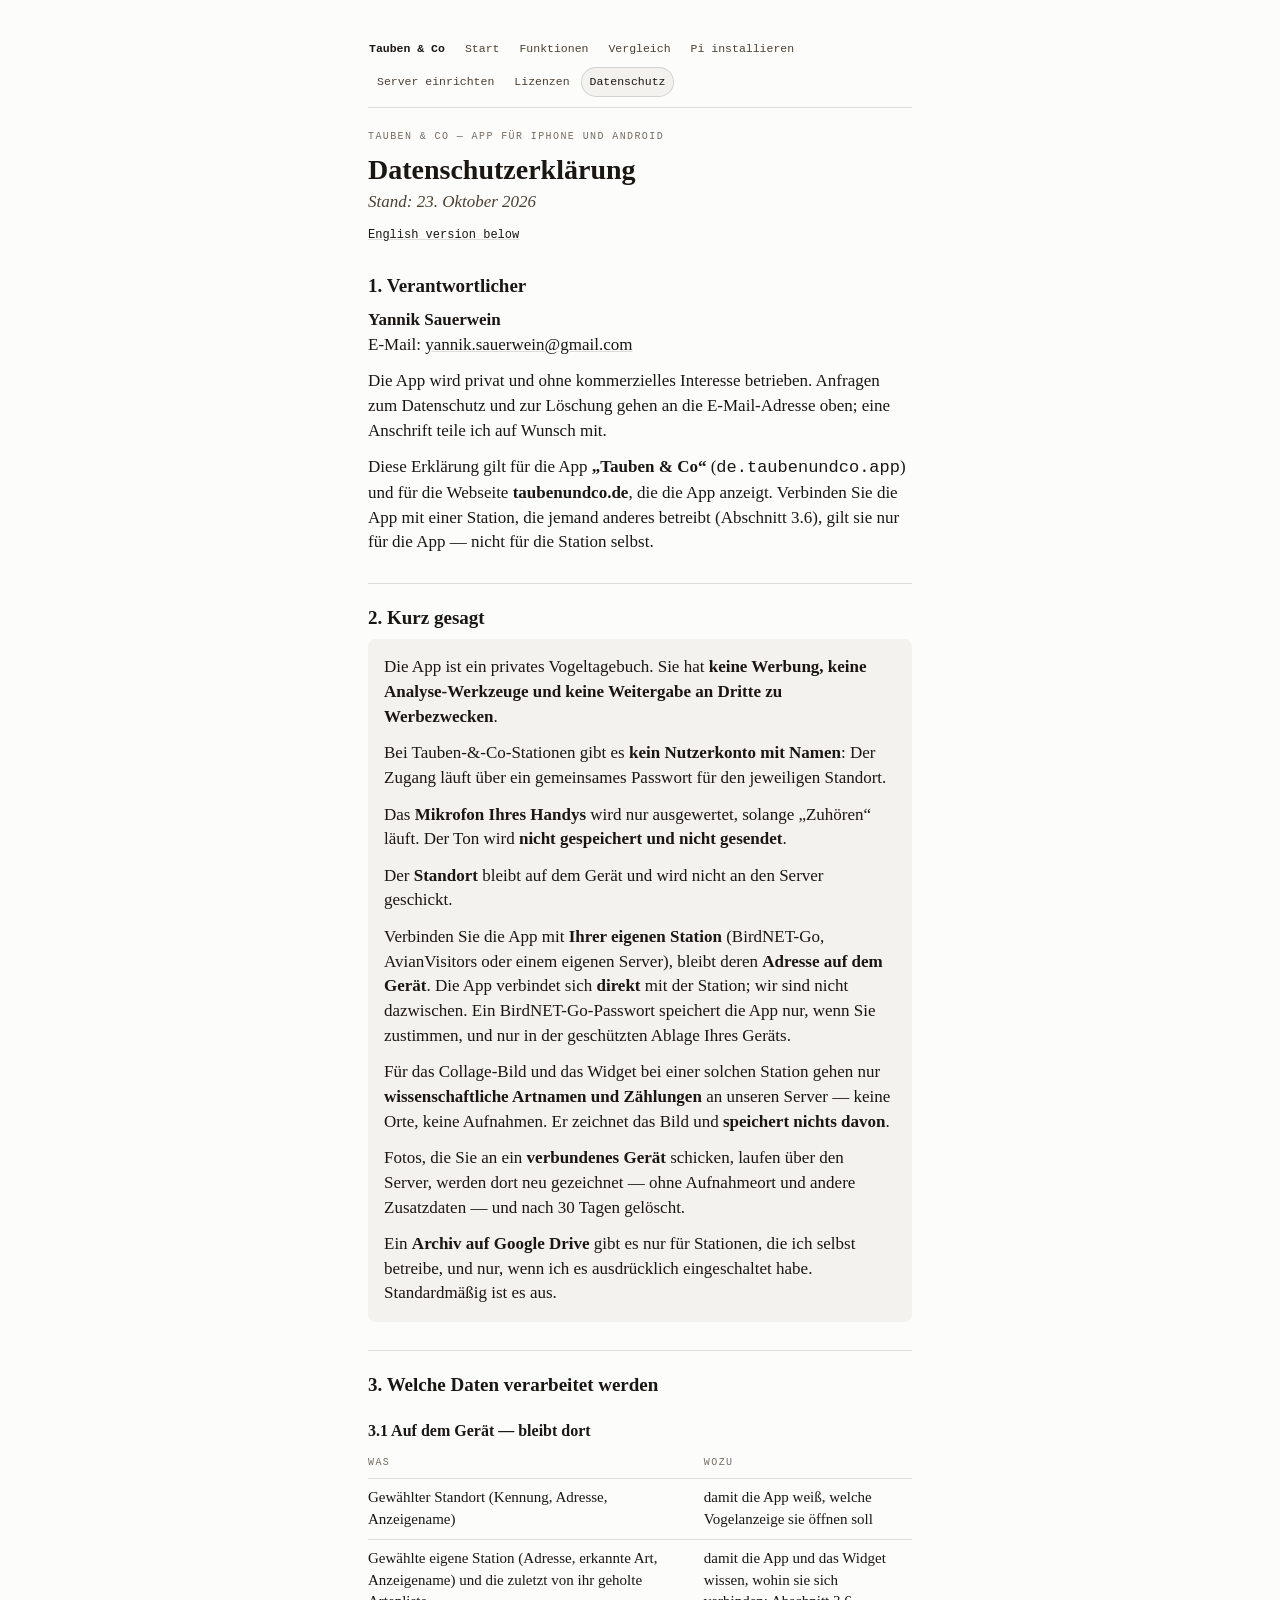
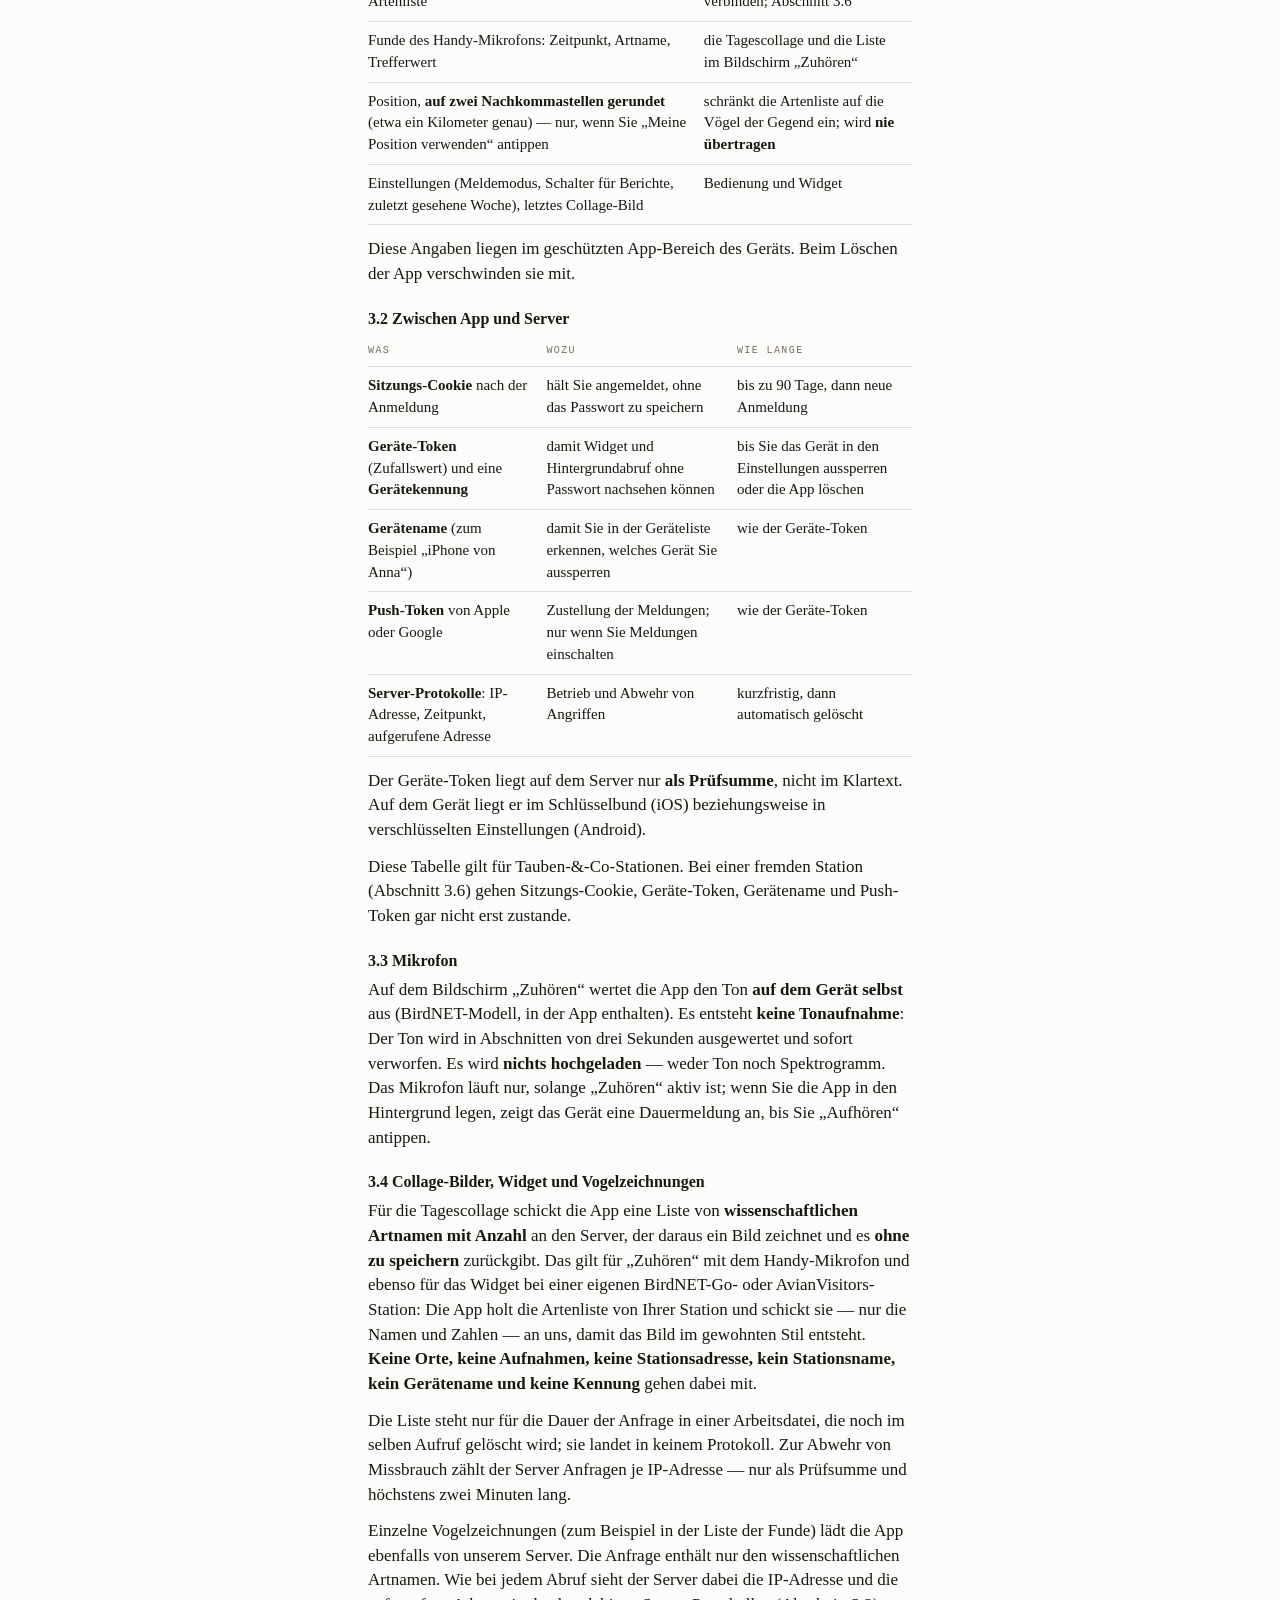
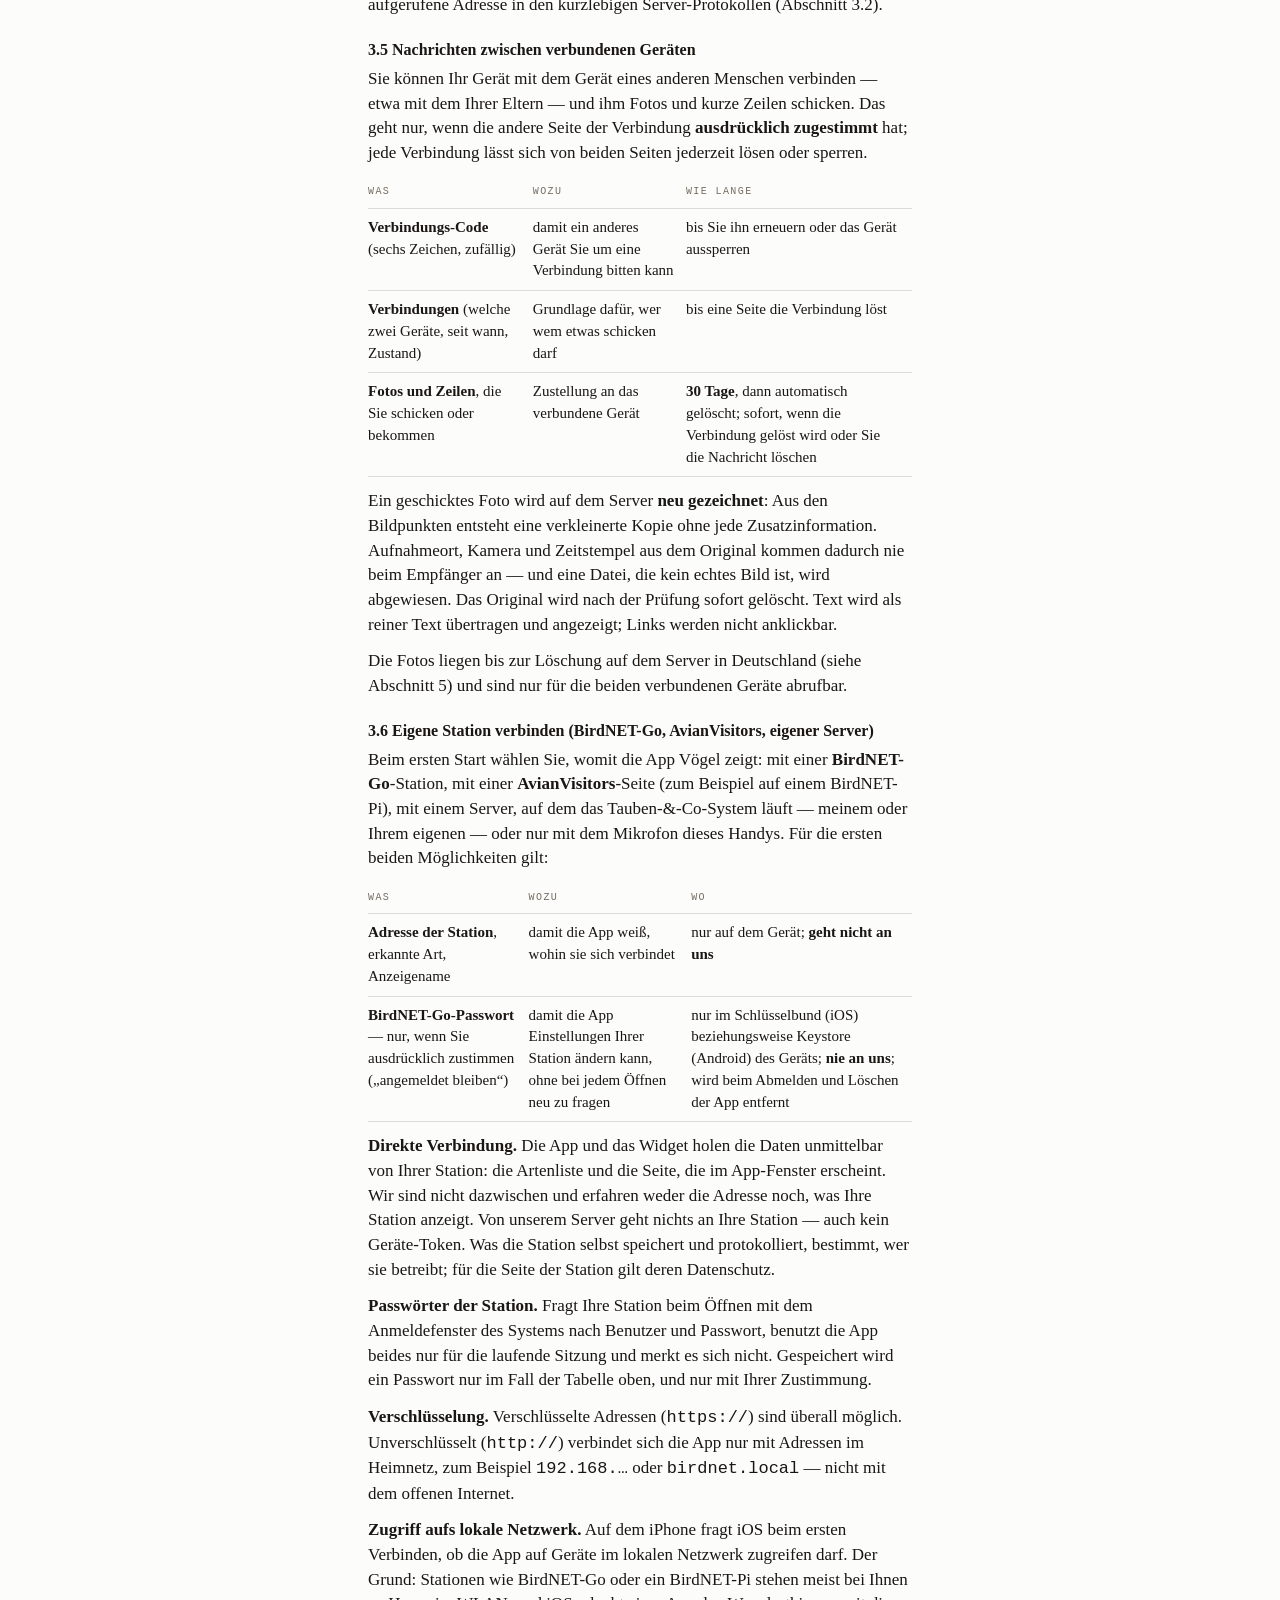
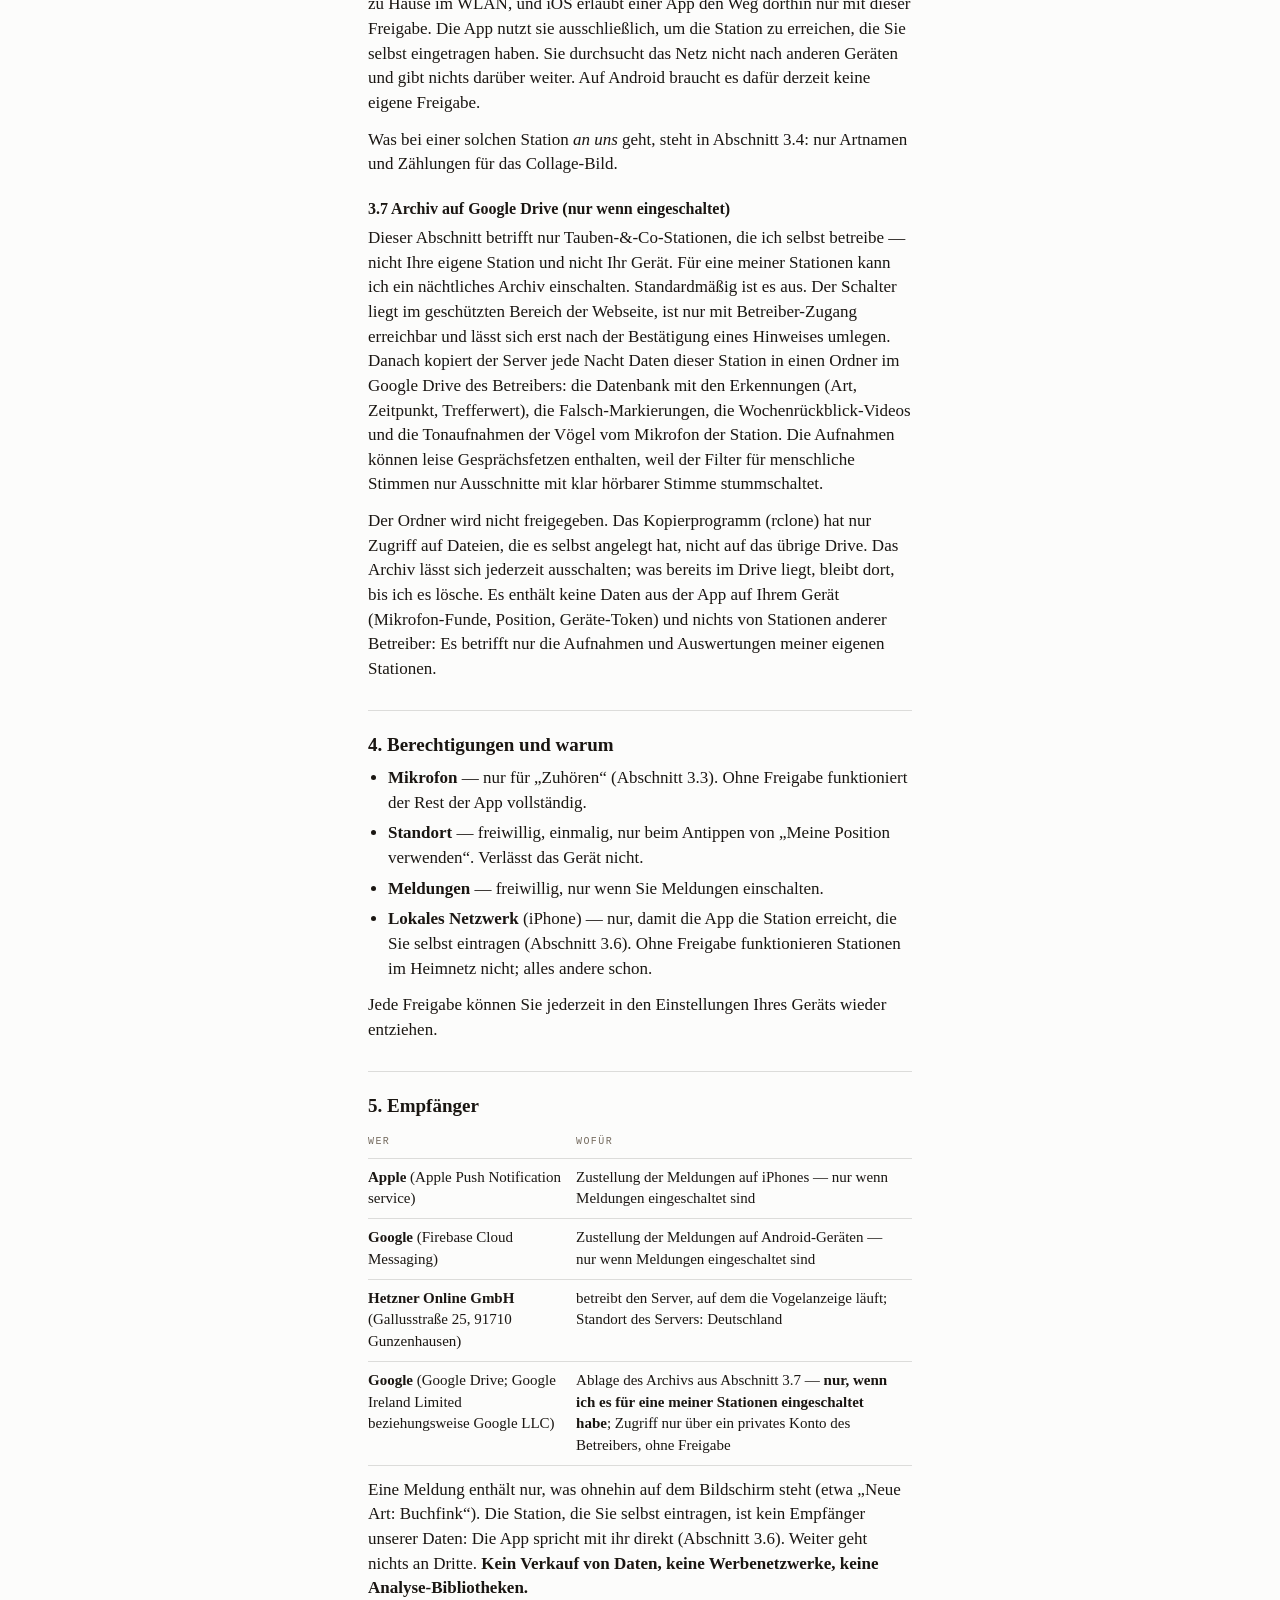
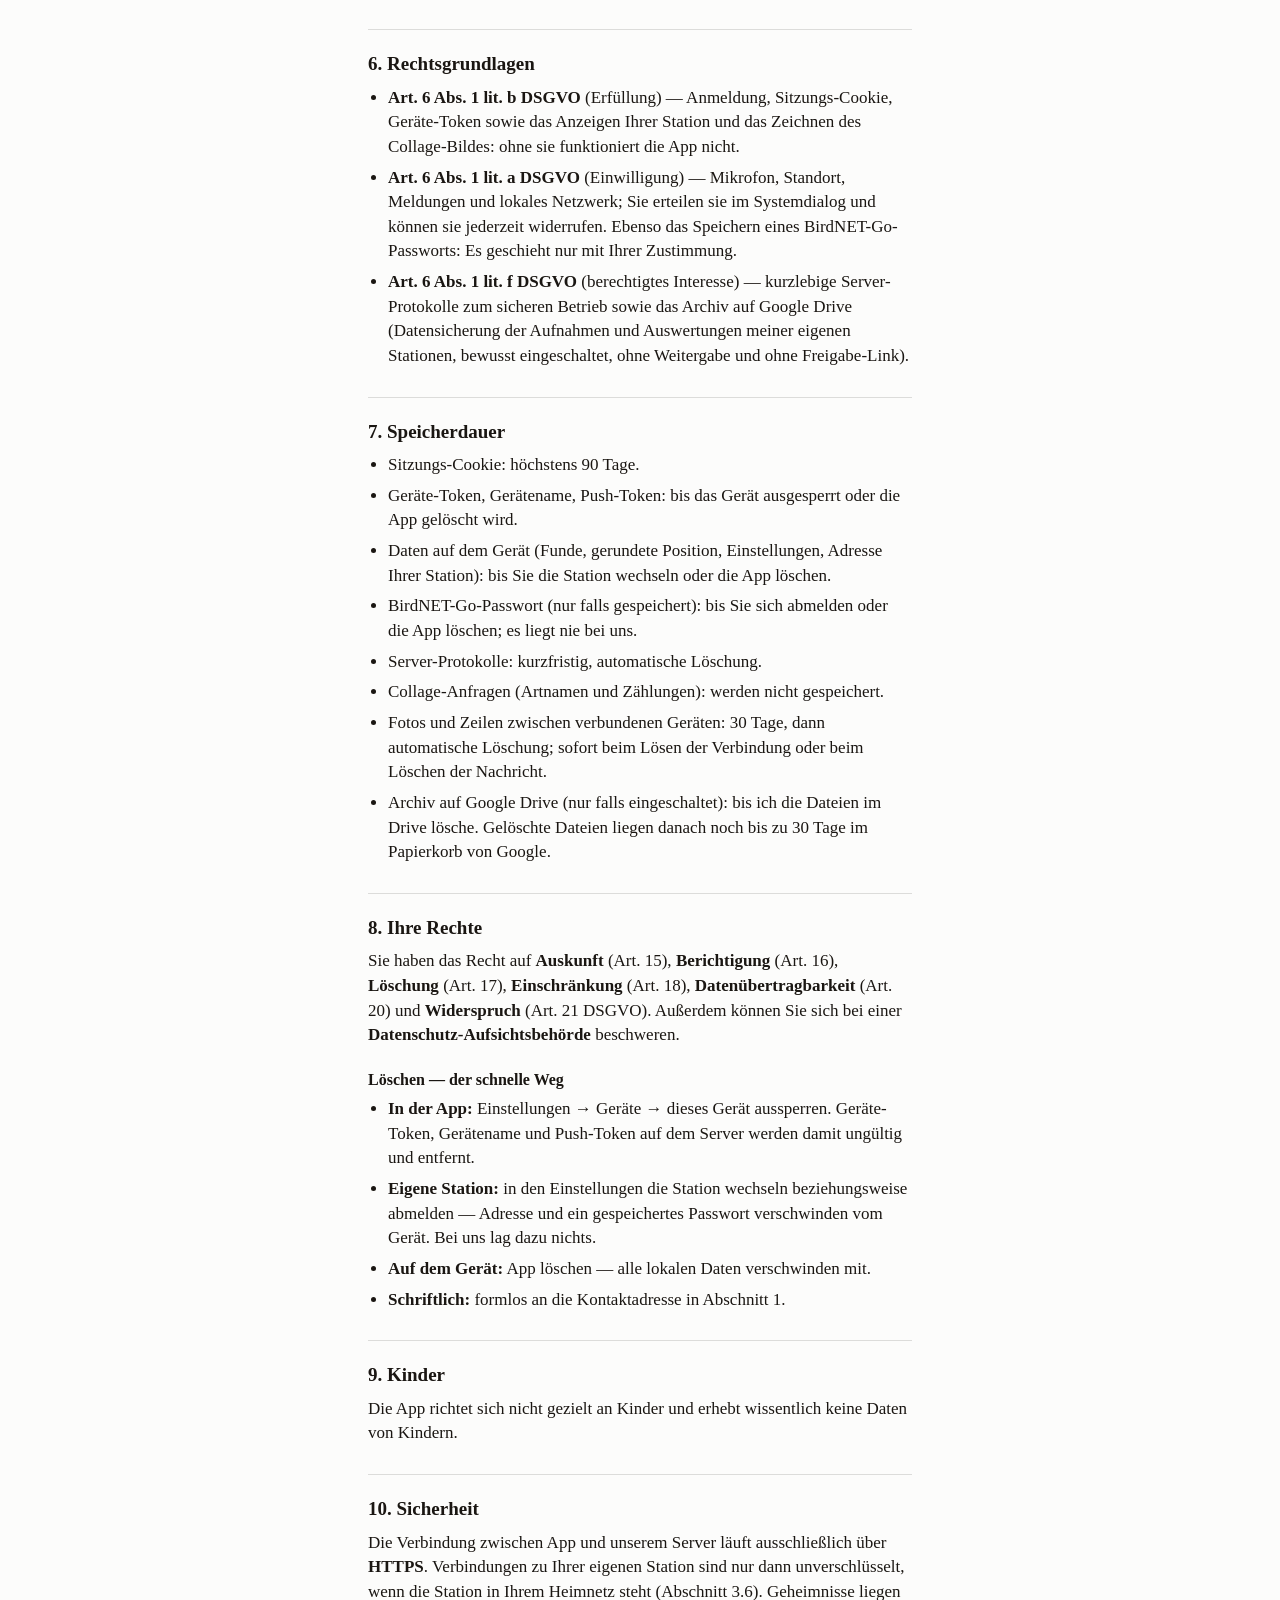
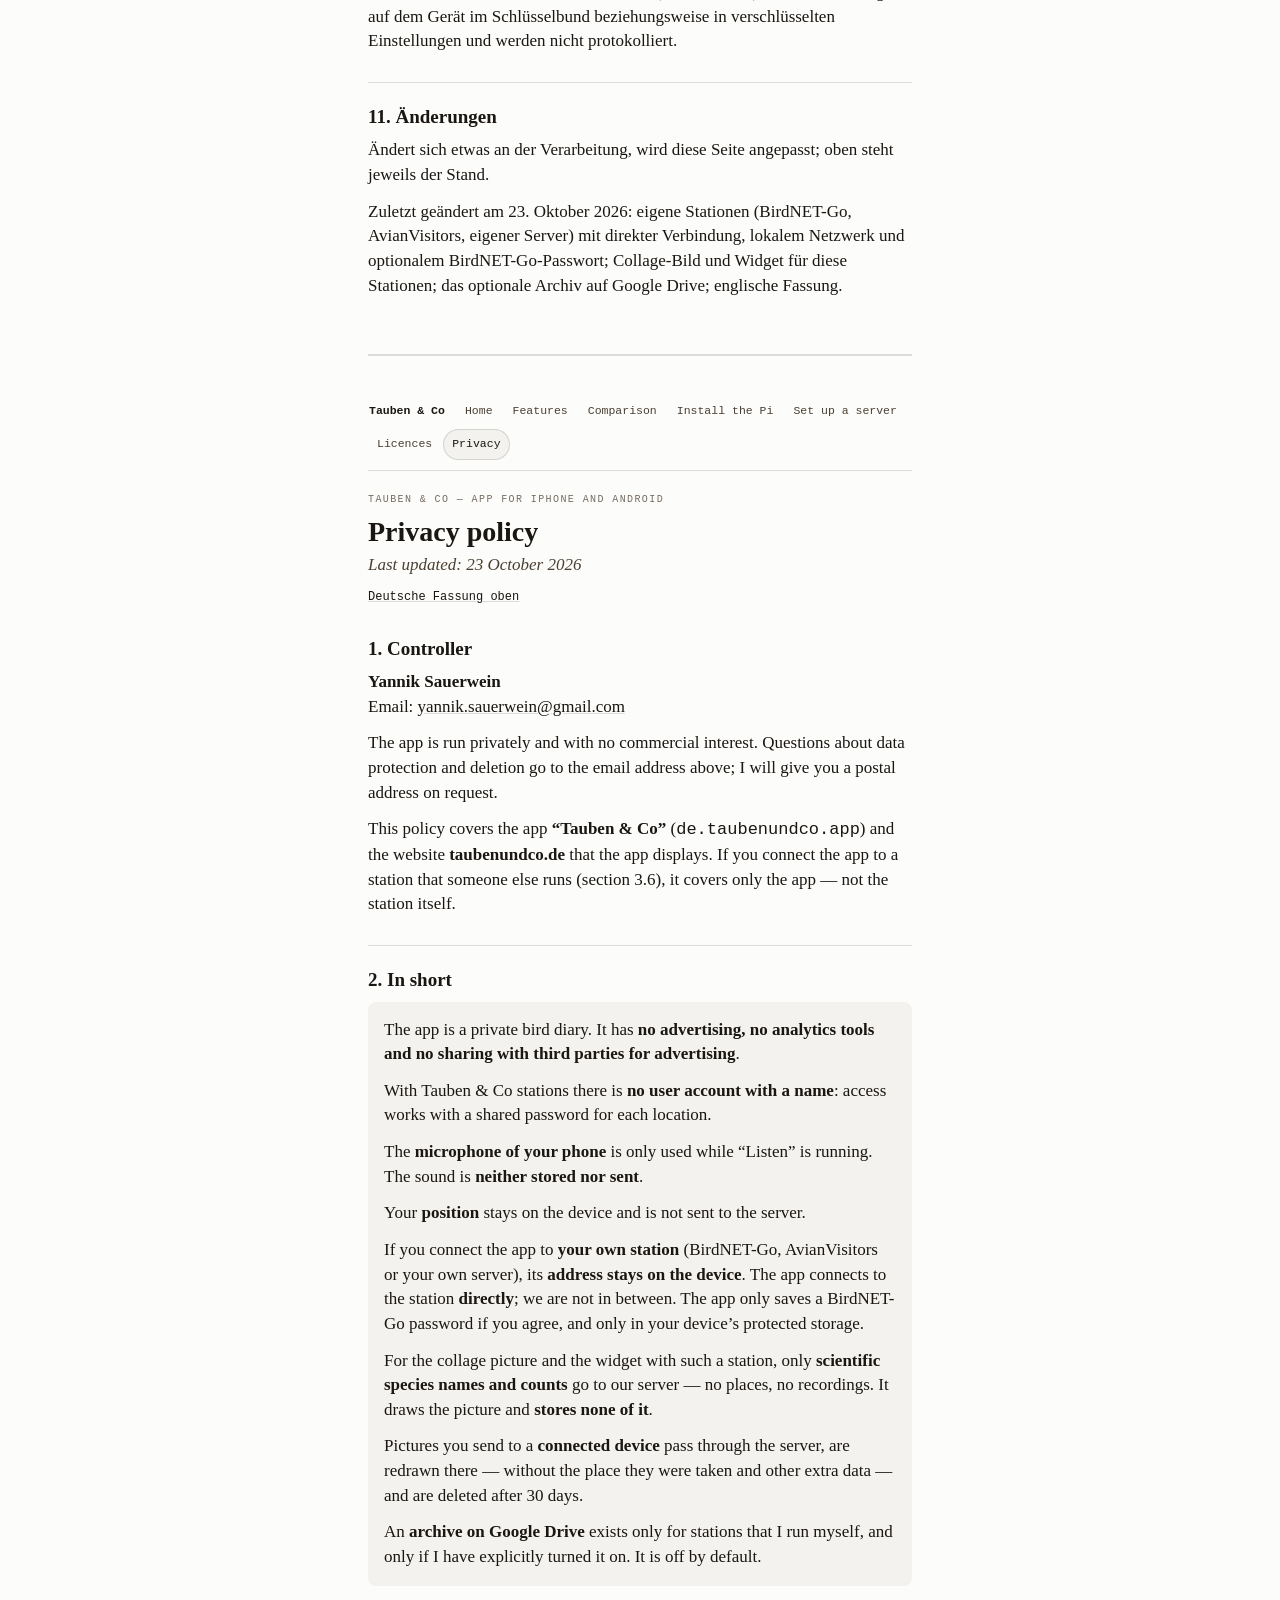
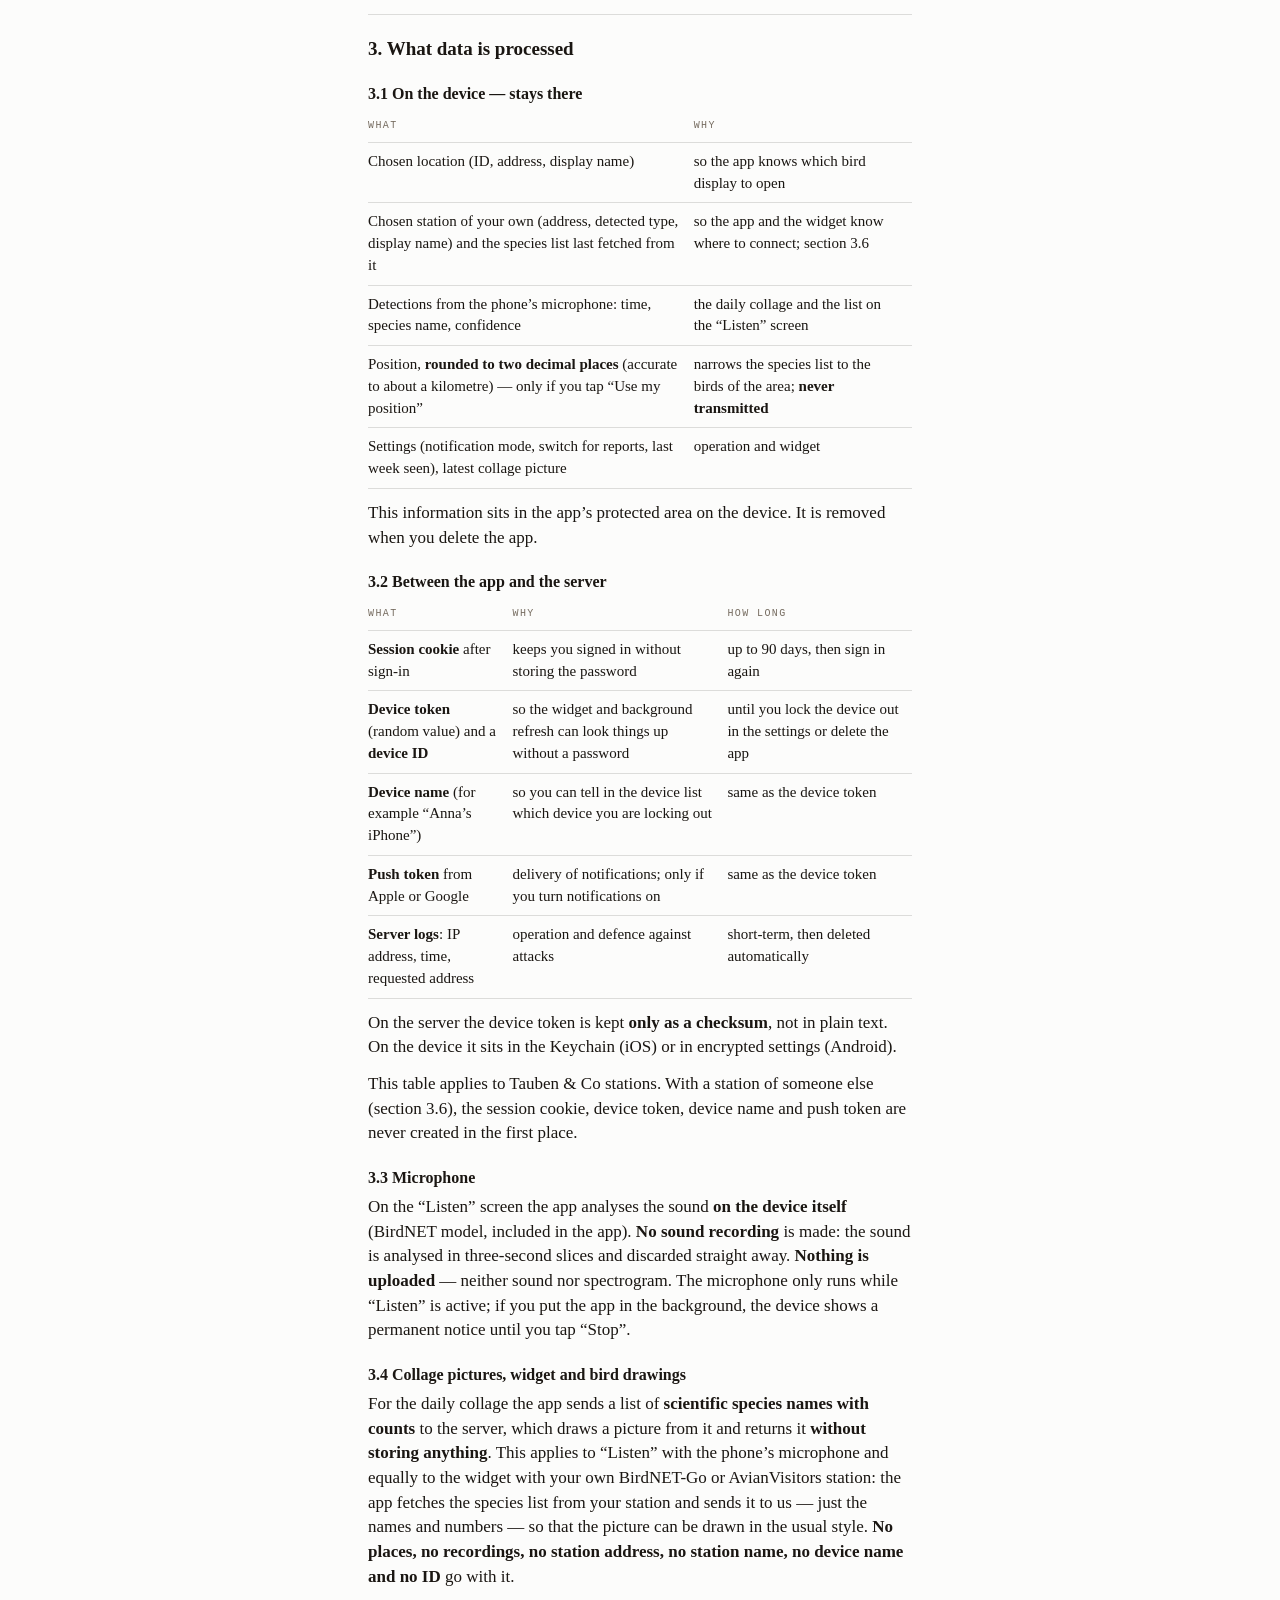
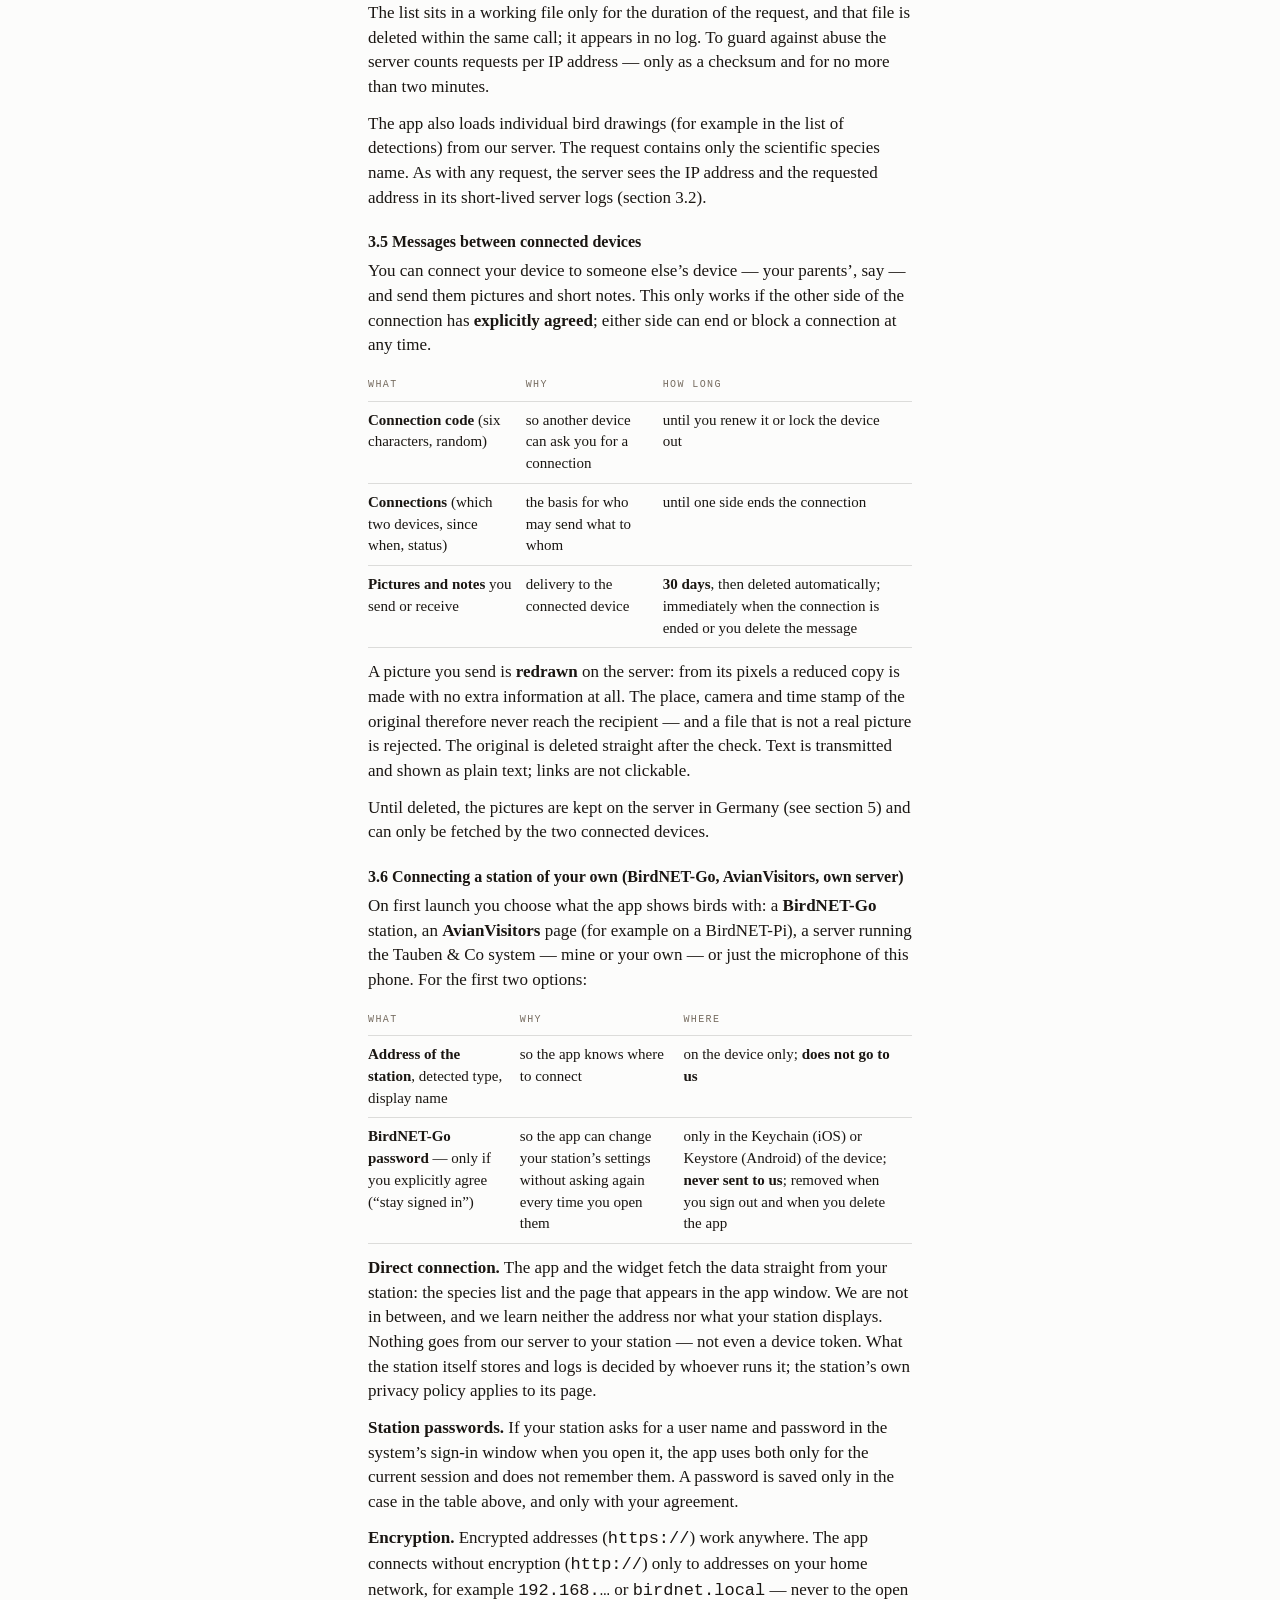
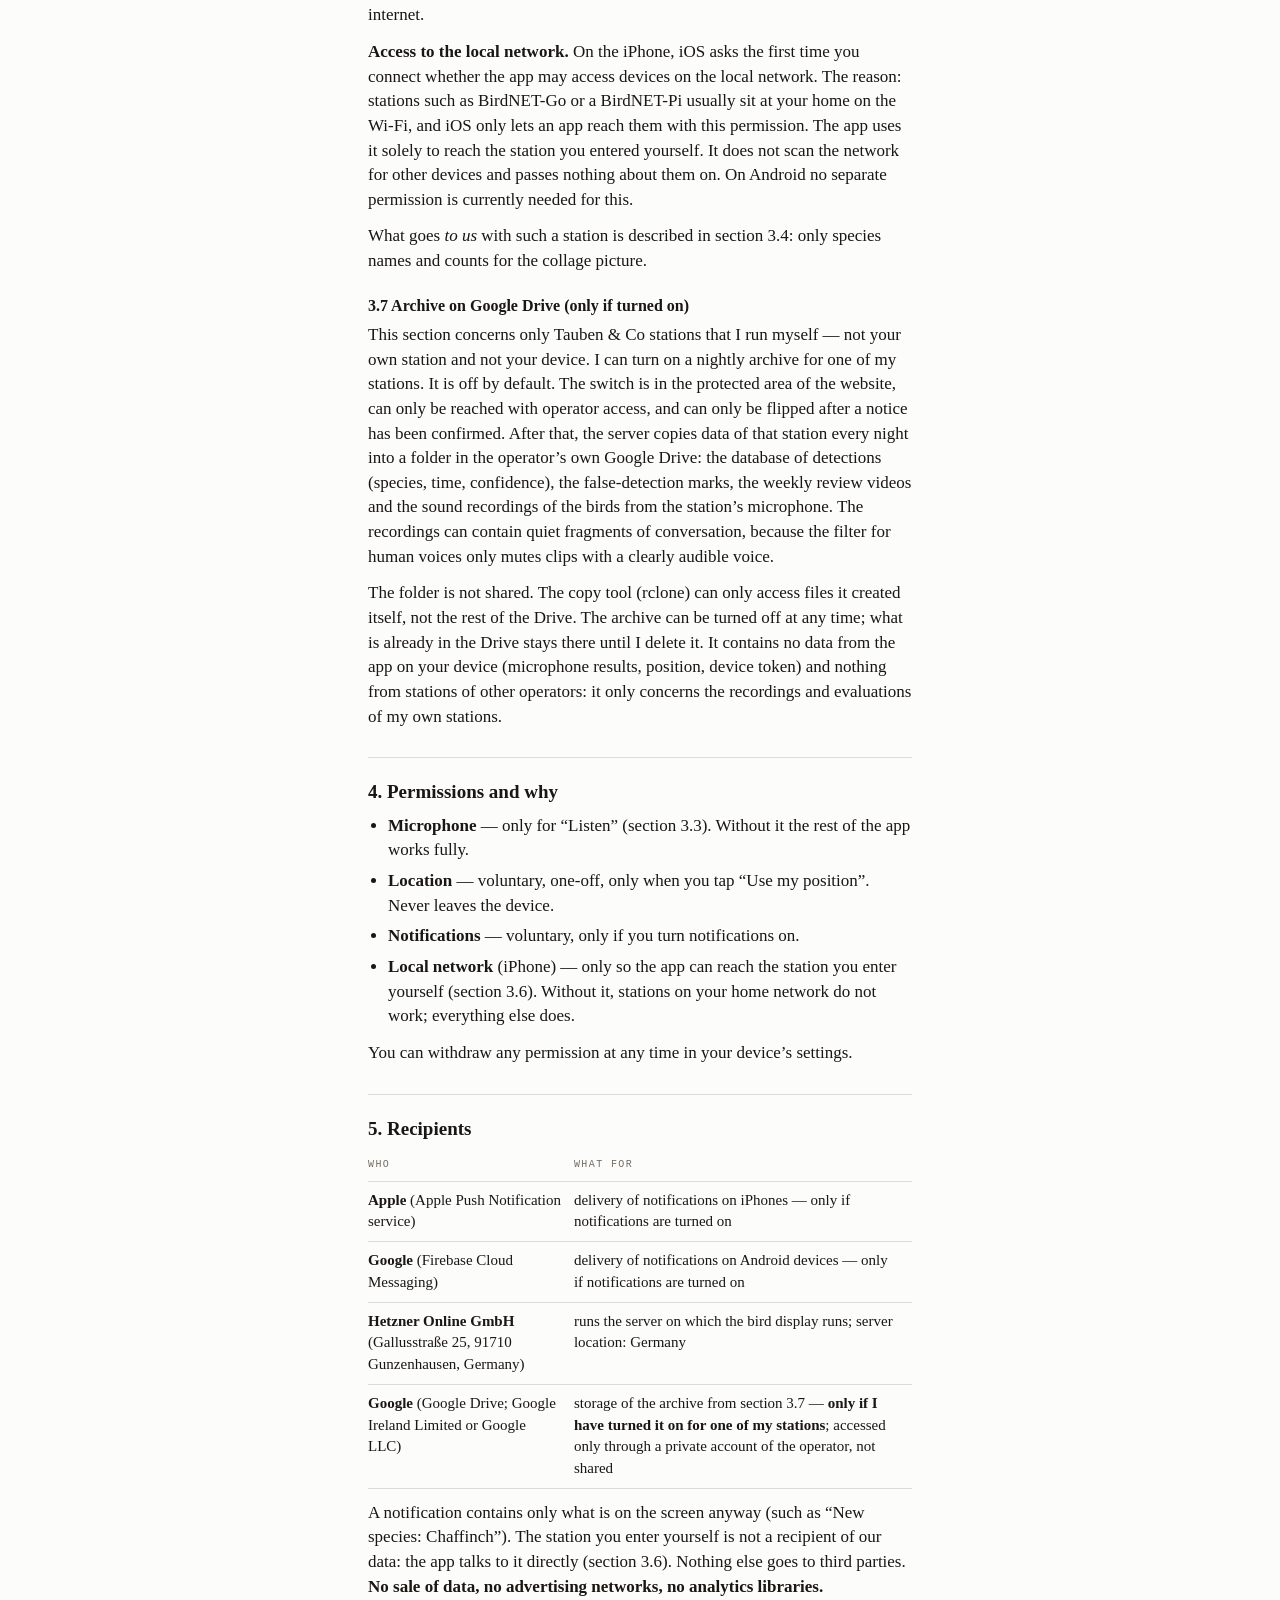
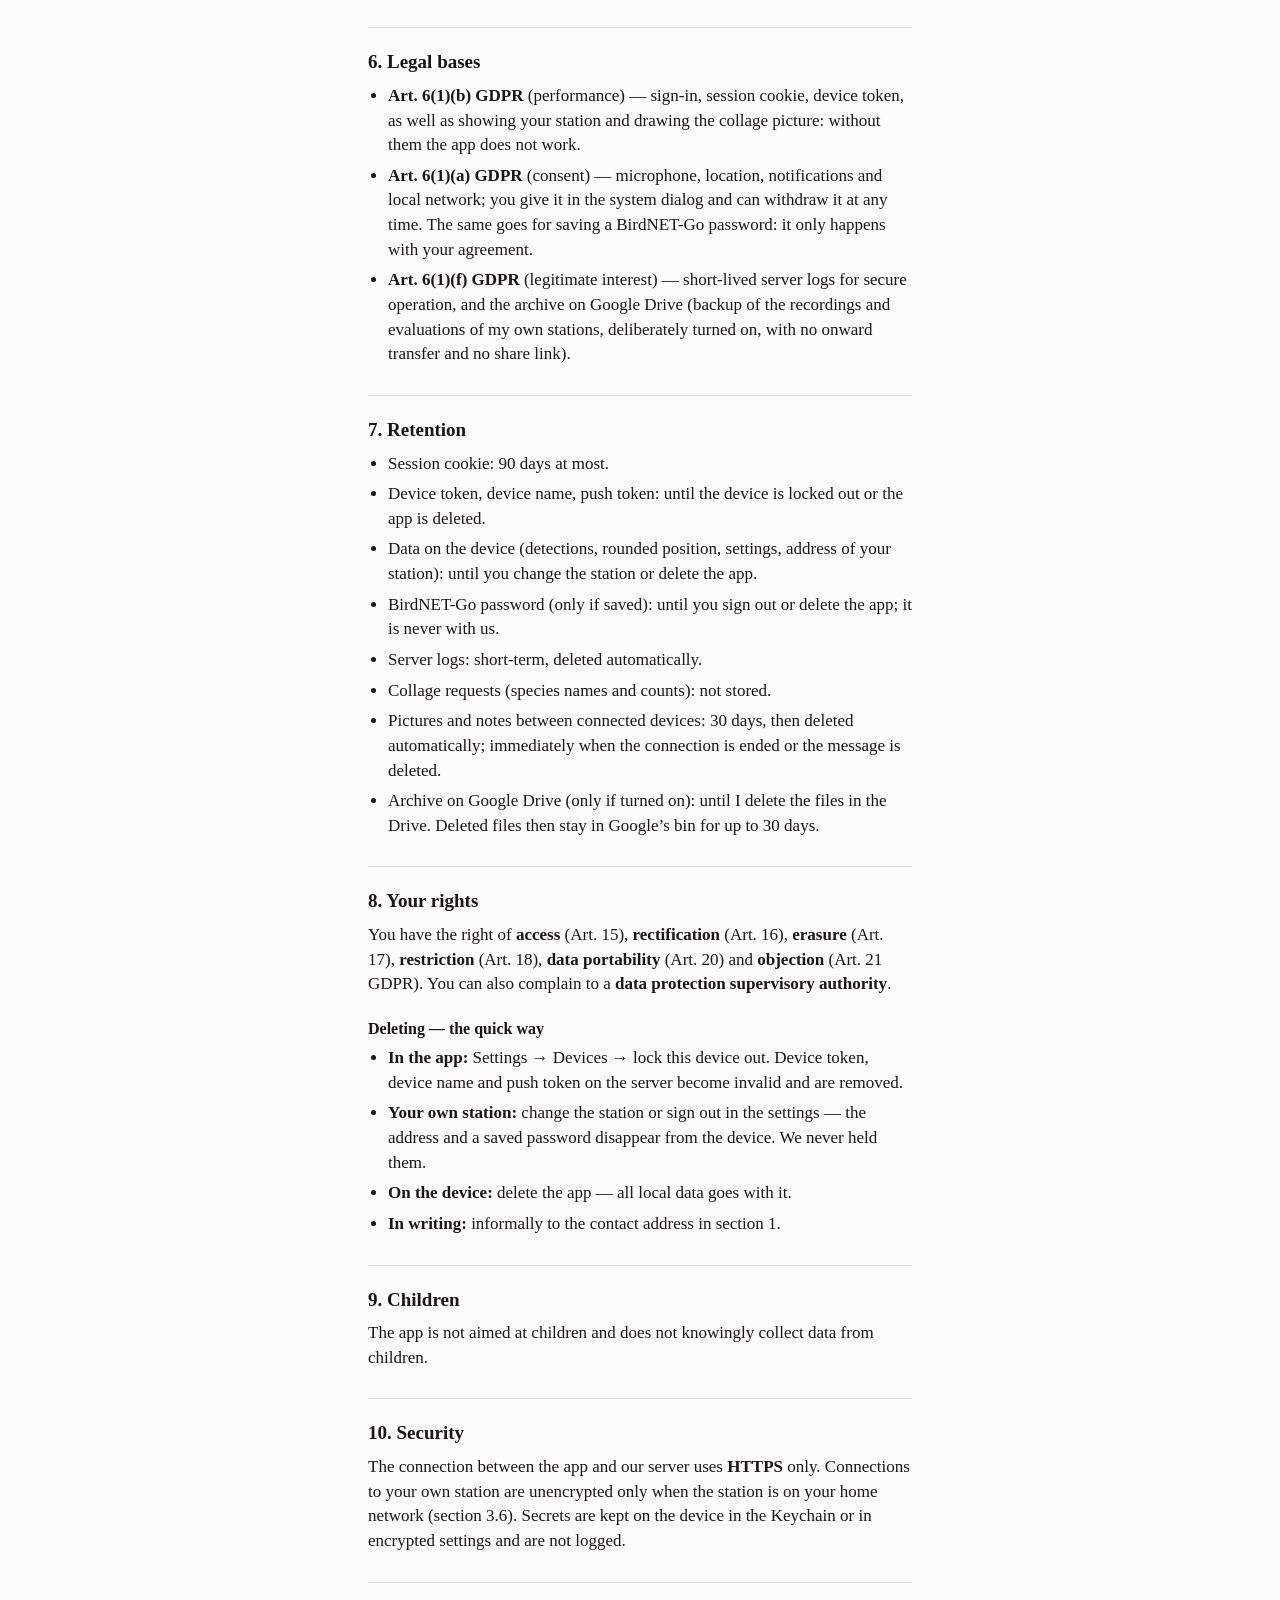
==== commit 38c9dab2: "Webseite: Funktionen, Vergleich, Anleitungen (Vorschau), Lizenzen, gemeinsame Navigation Neue Seiten" ====
--- a/datenschutz.html
+++ b/datenschutz.html
@@ -168,11 +168,27 @@
   }
   section { scroll-margin-top: 16px; }
 </style>
+<!-- nav-css:start -->
+<style>
+  .nav { display:flex; flex-wrap:wrap; gap:2px 2px; margin:0 0 22px; padding:0 0 10px;
+    border-bottom:1px solid var(--hairline); font-family:ui-monospace,"SF Mono",Menlo,monospace; font-size:11.5px; letter-spacing:0; }
+  .nav a { display:inline-block; padding:6px 8px; border-radius:999px; text-decoration:none; color:var(--ink2); border:1px solid transparent; }
+  .nav a:hover { border-color:var(--hairline); color:var(--ink); }
+  .nav a[aria-current="page"] { background:var(--paper2); color:var(--ink); border-color:var(--hairline); }
+  .nav .marke { font-weight:700; color:var(--ink); padding-left:0; }
+</style>
+<!-- nav-css:end -->
 </head>
 <body>
 <main>
 
 <section id="de" lang="de">
+
+<!-- nav:start -->
+<nav class="nav" aria-label="Seiten"><a class="marke" href="index.html">Tauben &amp; Co</a><a href="index.html">Start</a><a href="funktionen.html">Funktionen</a><a href="vergleich.html">Vergleich</a><a href="pi-installieren.html">Pi installieren</a><a href="server-einrichten.html">Server einrichten</a><a href="lizenzen.html">Lizenzen</a><a href="datenschutz.html" aria-current="page">Datenschutz</a></nav>
+<!-- nav:end -->
+
+
 
   <p class="pre">Tauben &amp; Co — App für iPhone und Android</p>
   <h1>Datenschutzerklärung</h1>
@@ -615,6 +631,12 @@
 
 <section id="en" lang="en">
 
+<!-- nav:start -->
+<nav class="nav" aria-label="Pages"><a class="marke" href="index.html">Tauben &amp; Co</a><a href="index.html">Home</a><a href="funktionen.html">Features</a><a href="vergleich.html">Comparison</a><a href="pi-installieren.html">Install the Pi</a><a href="server-einrichten.html">Set up a server</a><a href="lizenzen.html">Licences</a><a href="datenschutz.html" aria-current="page">Privacy</a></nav>
+<!-- nav:end -->
+
+
+
   <p class="pre">Tauben &amp; Co — app for iPhone and Android</p>
   <h1>Privacy policy</h1>
   <p class="stand">Last updated: 23 October 2026</p>
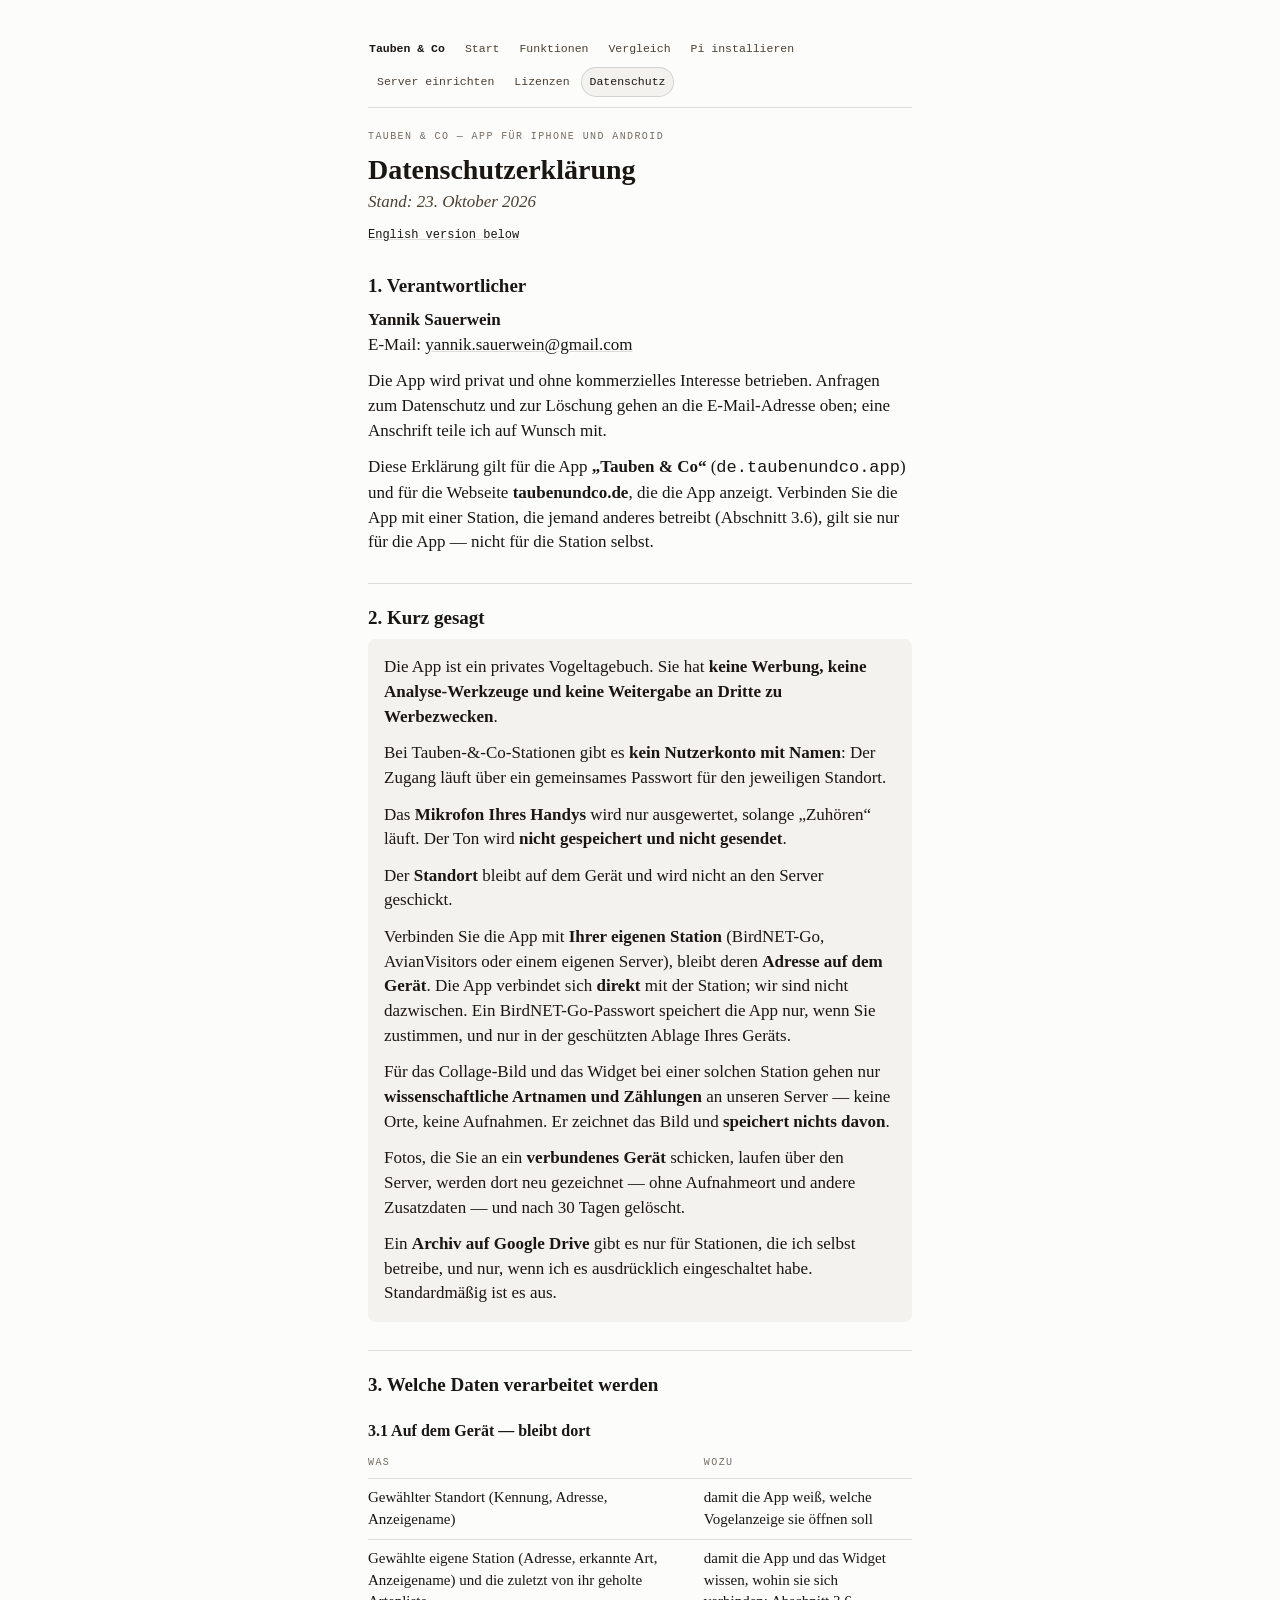
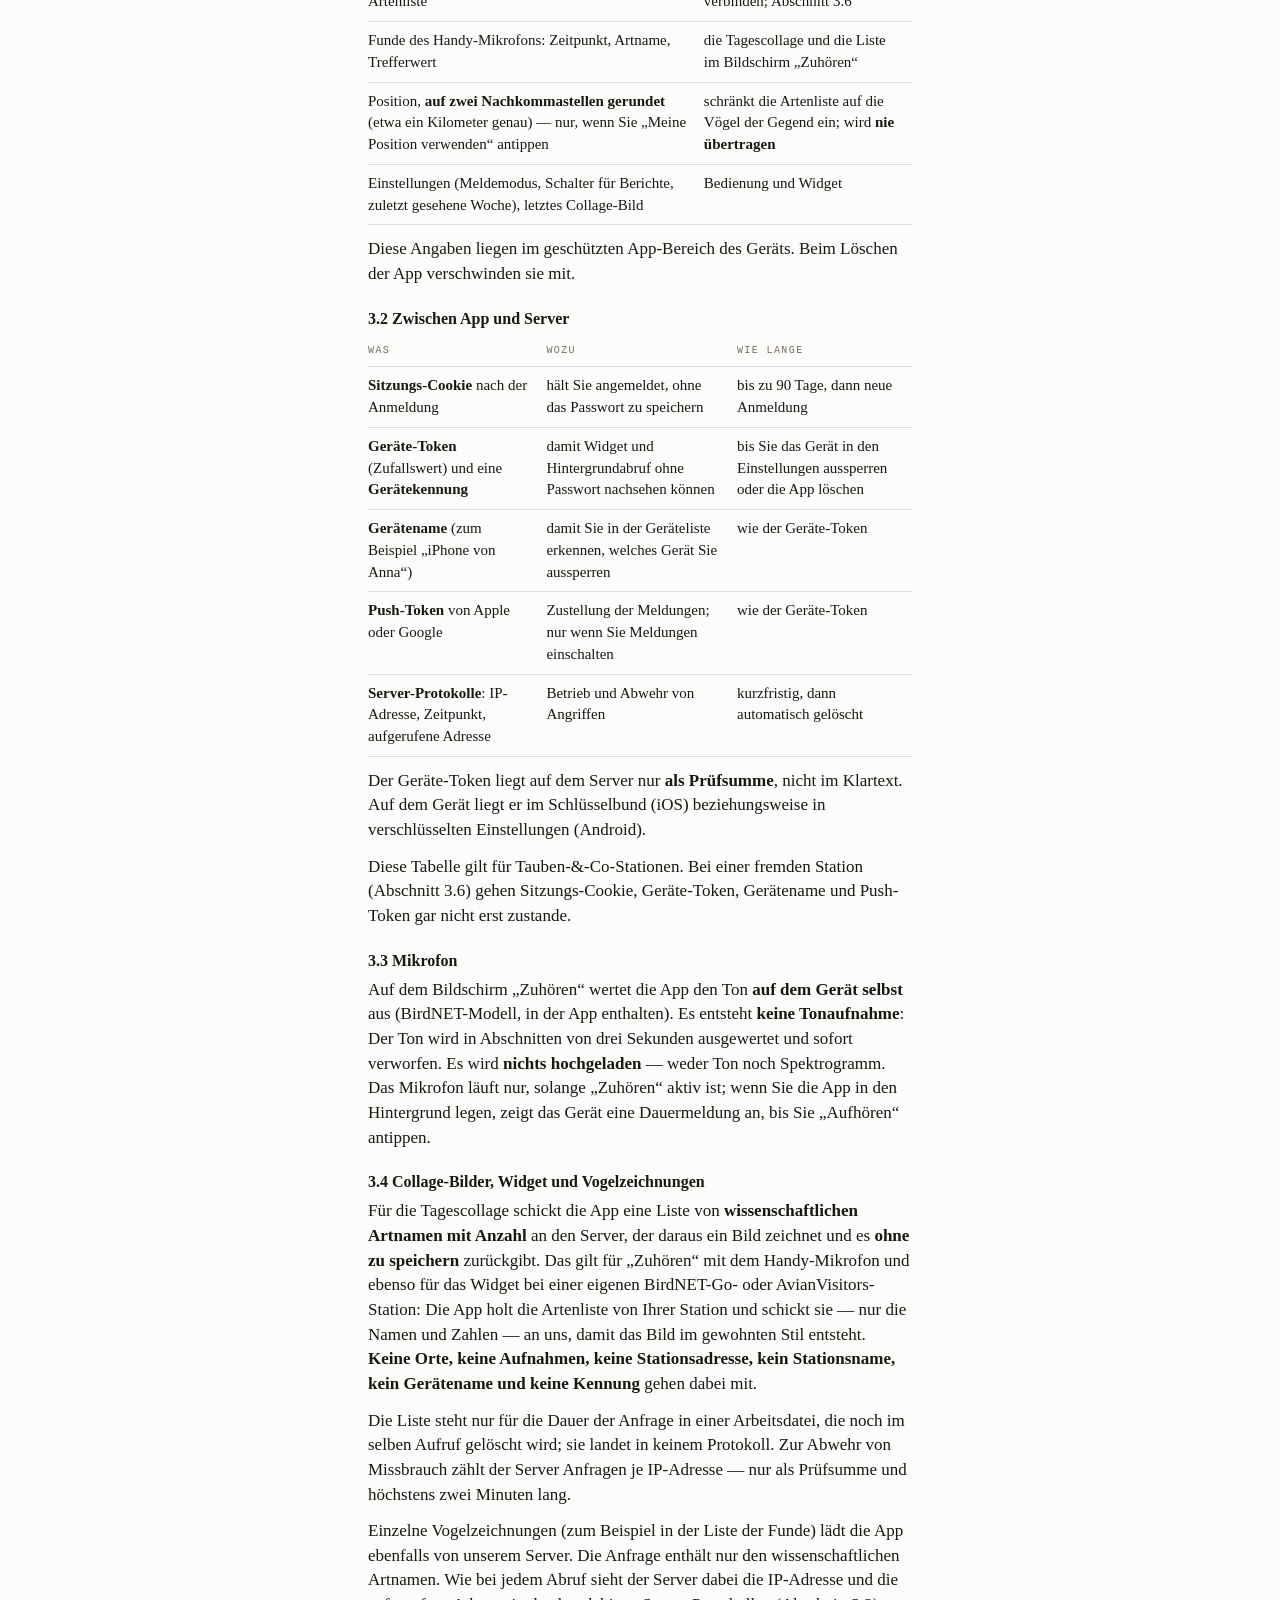
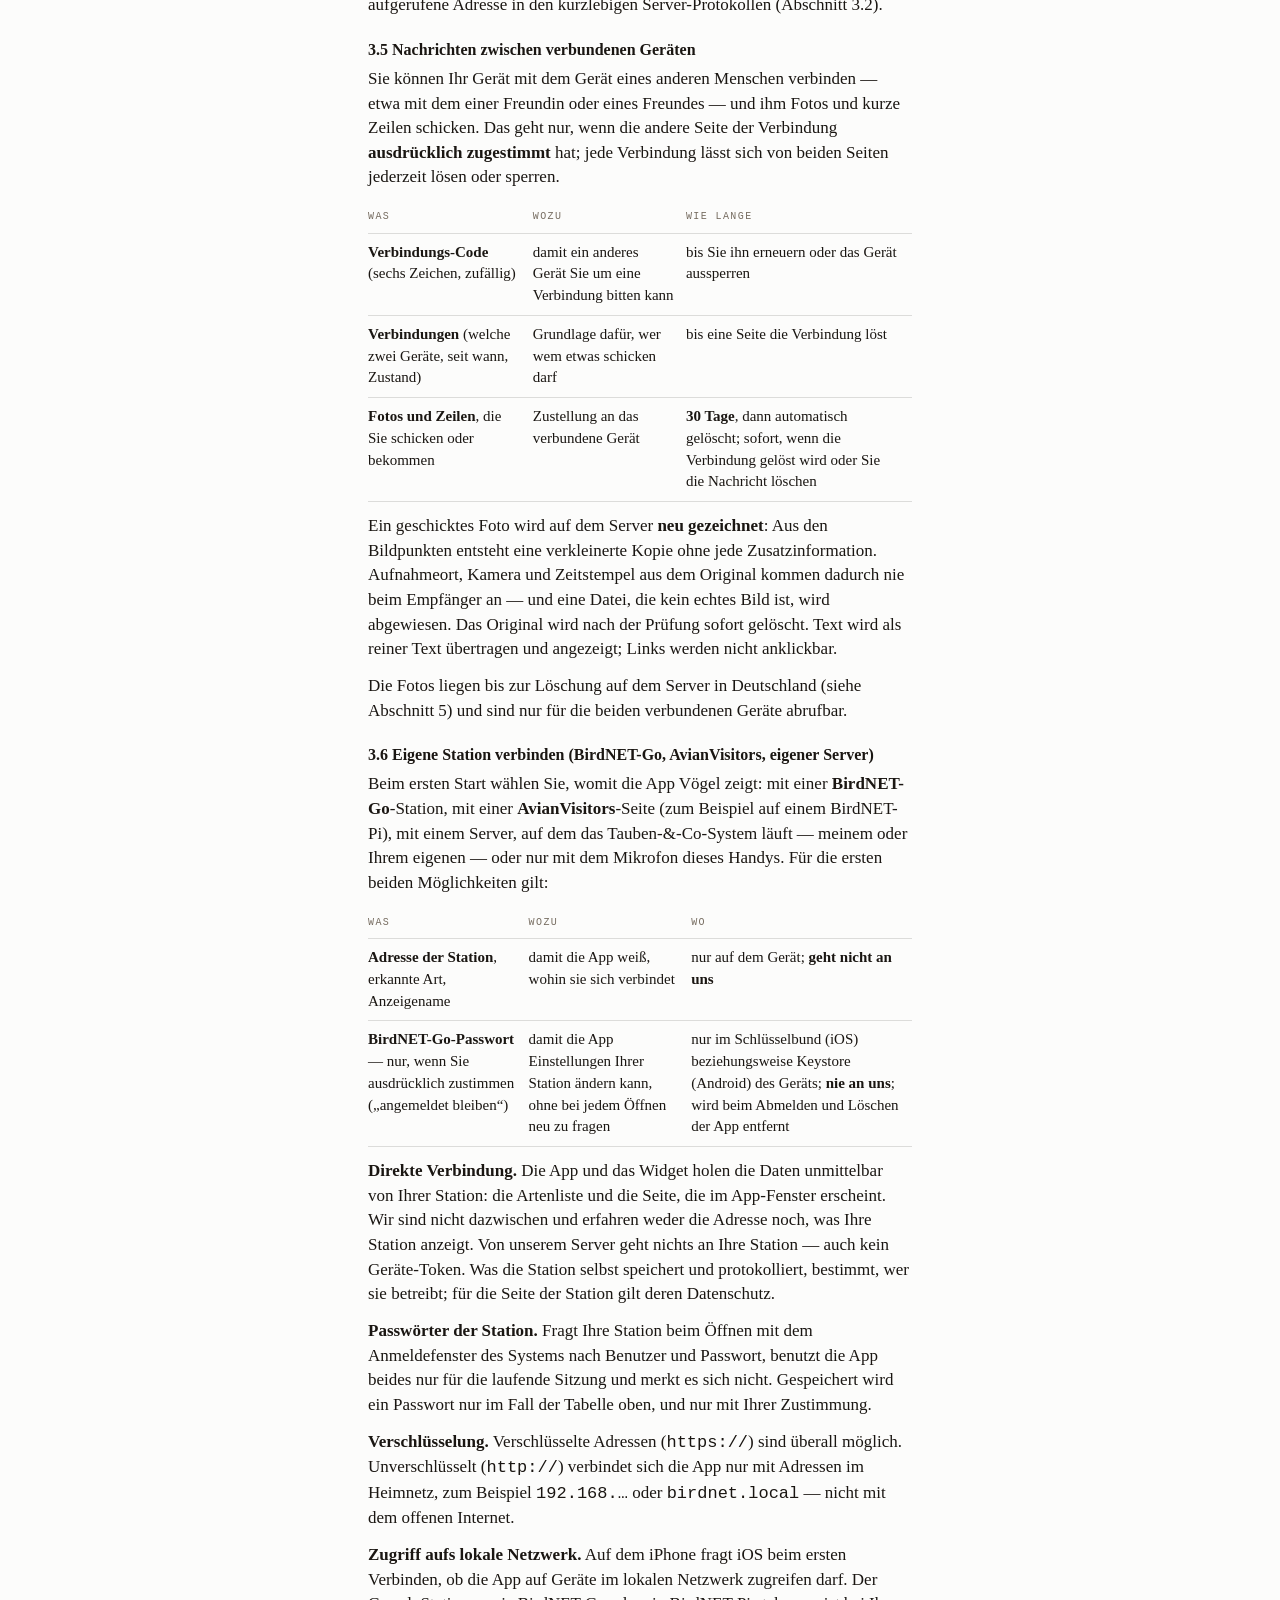
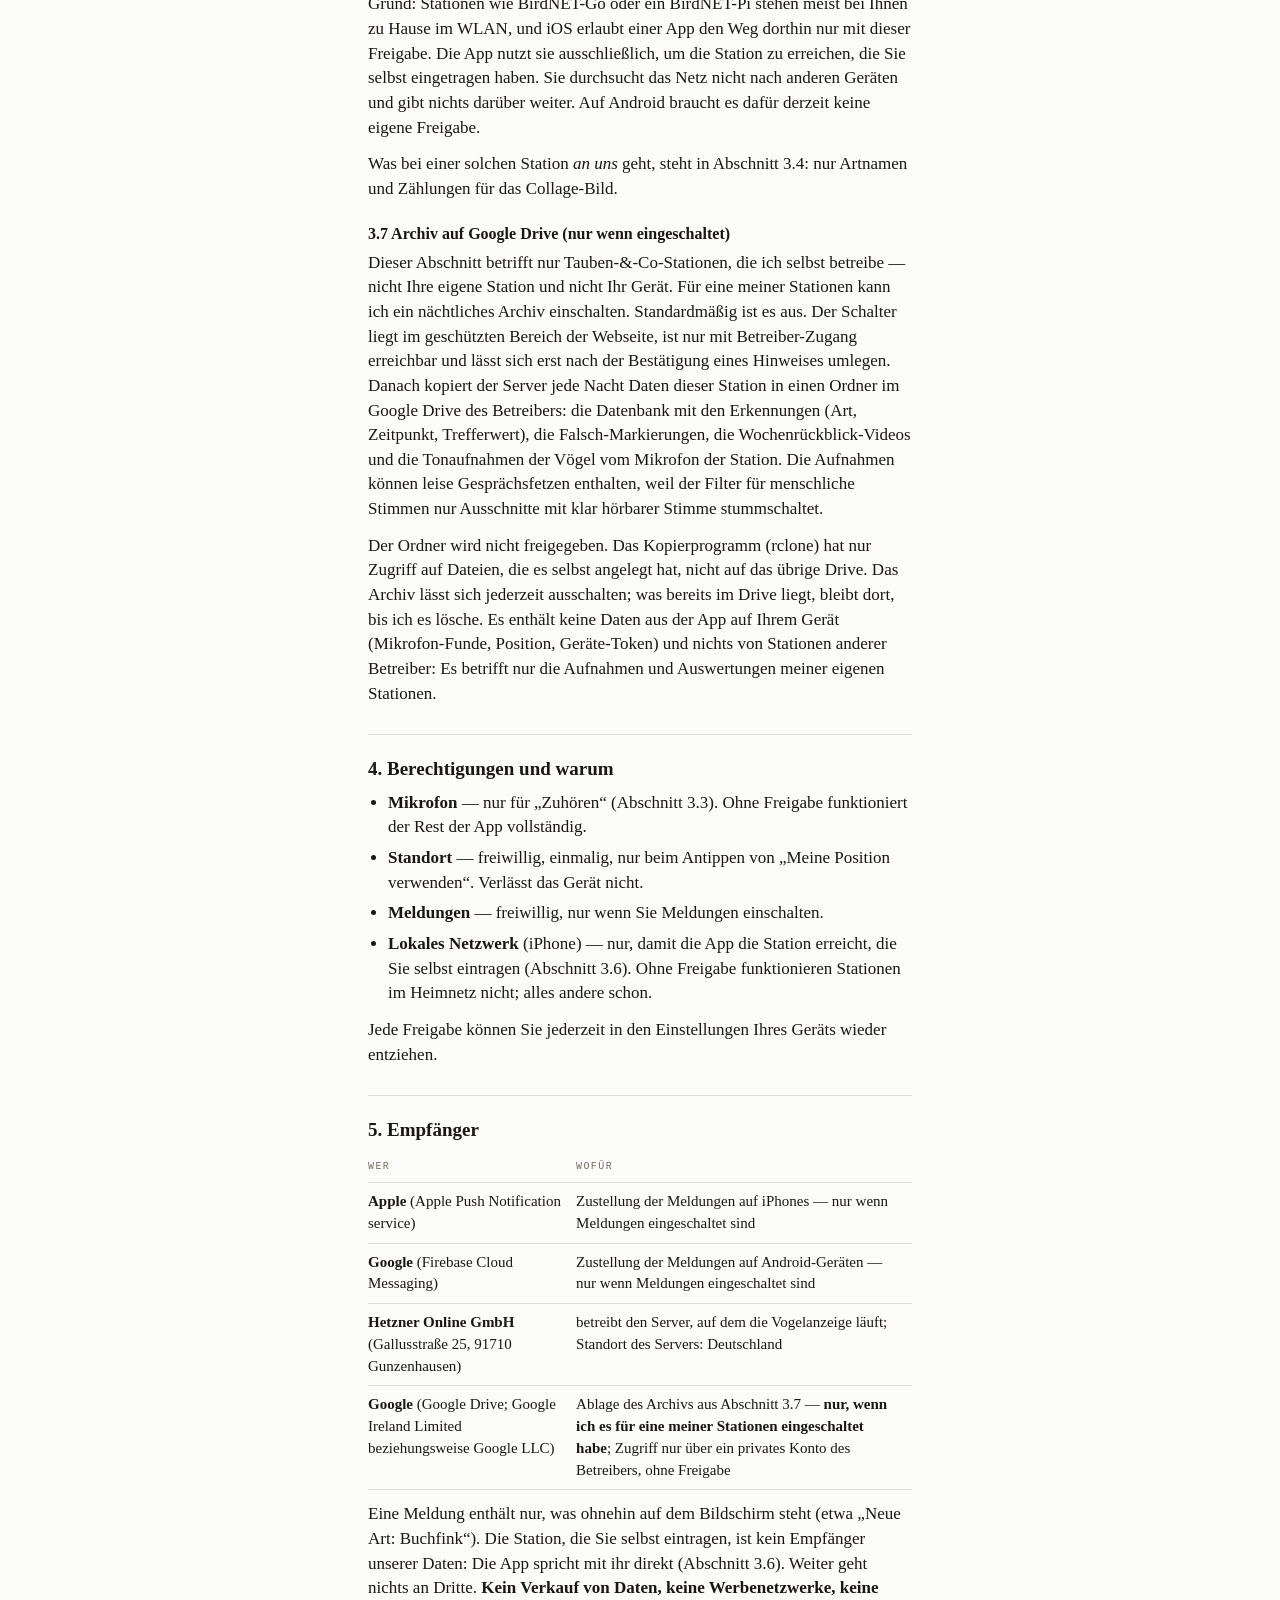
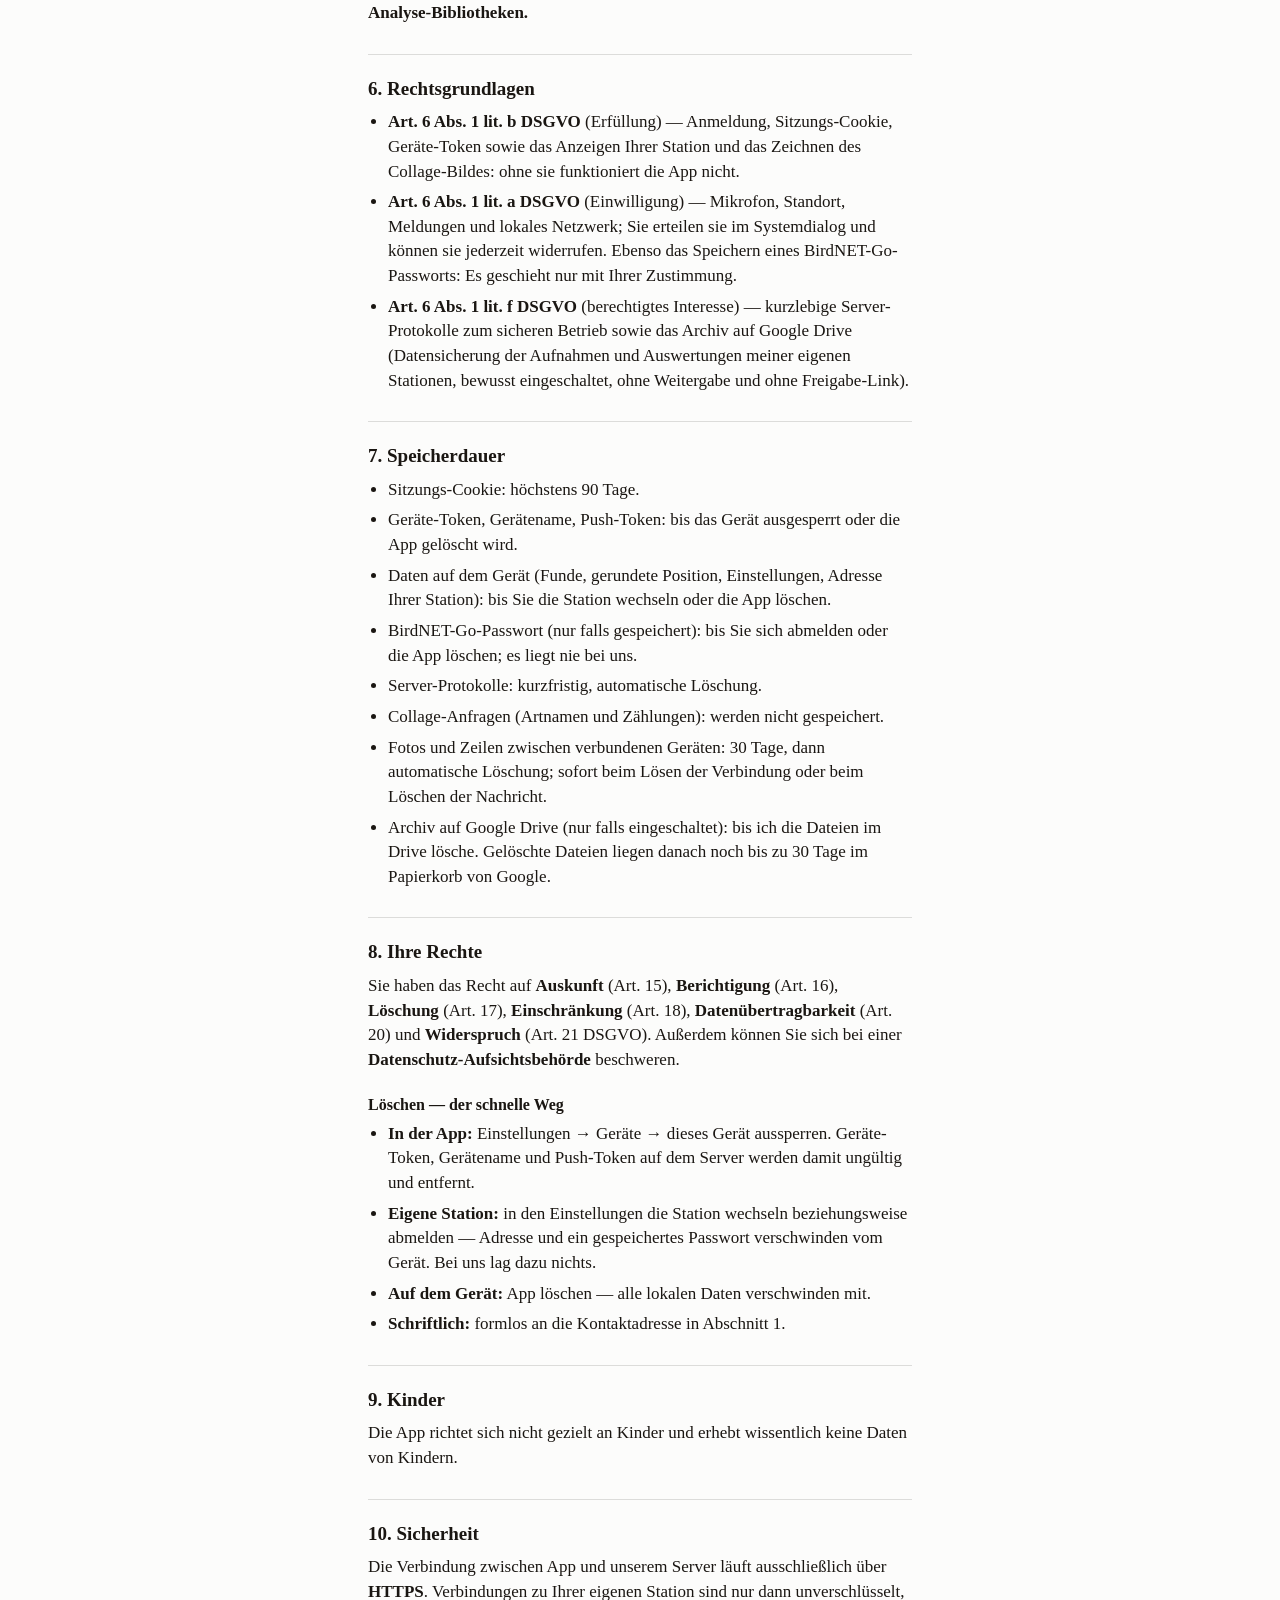
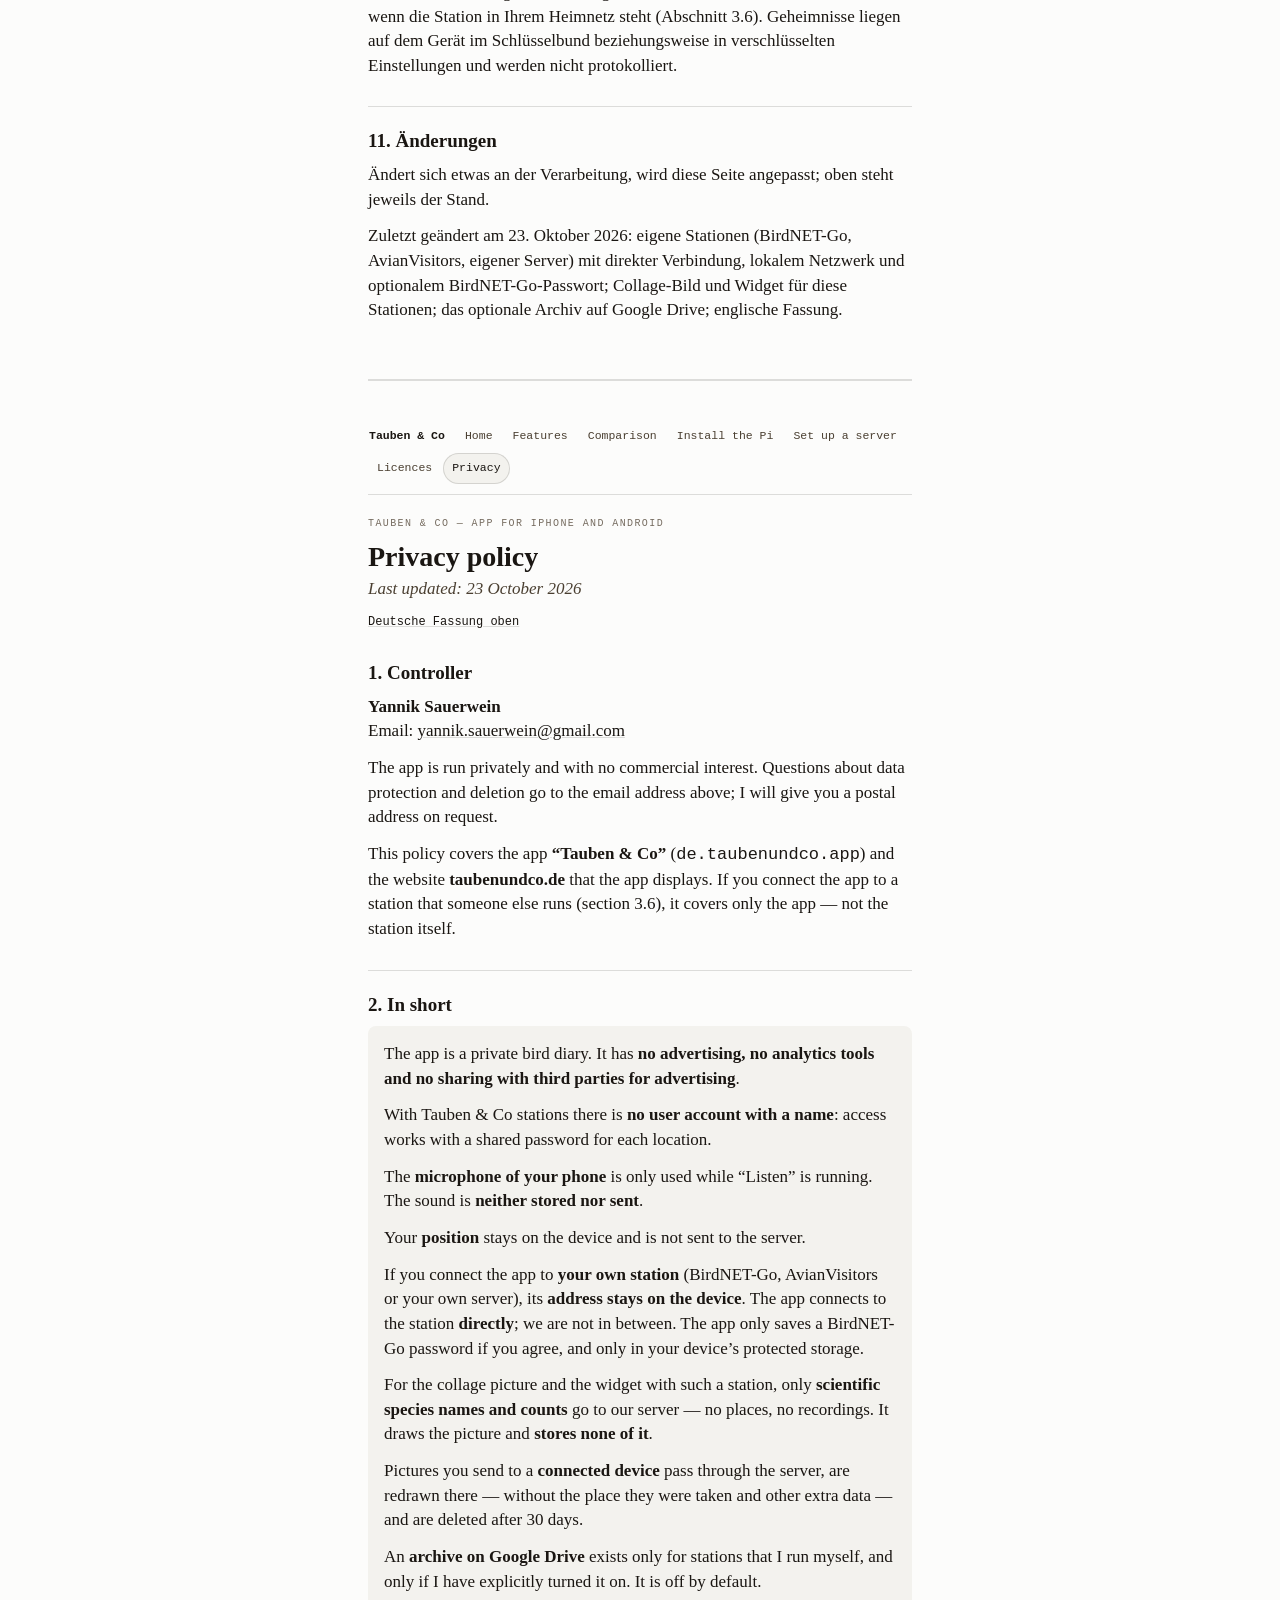
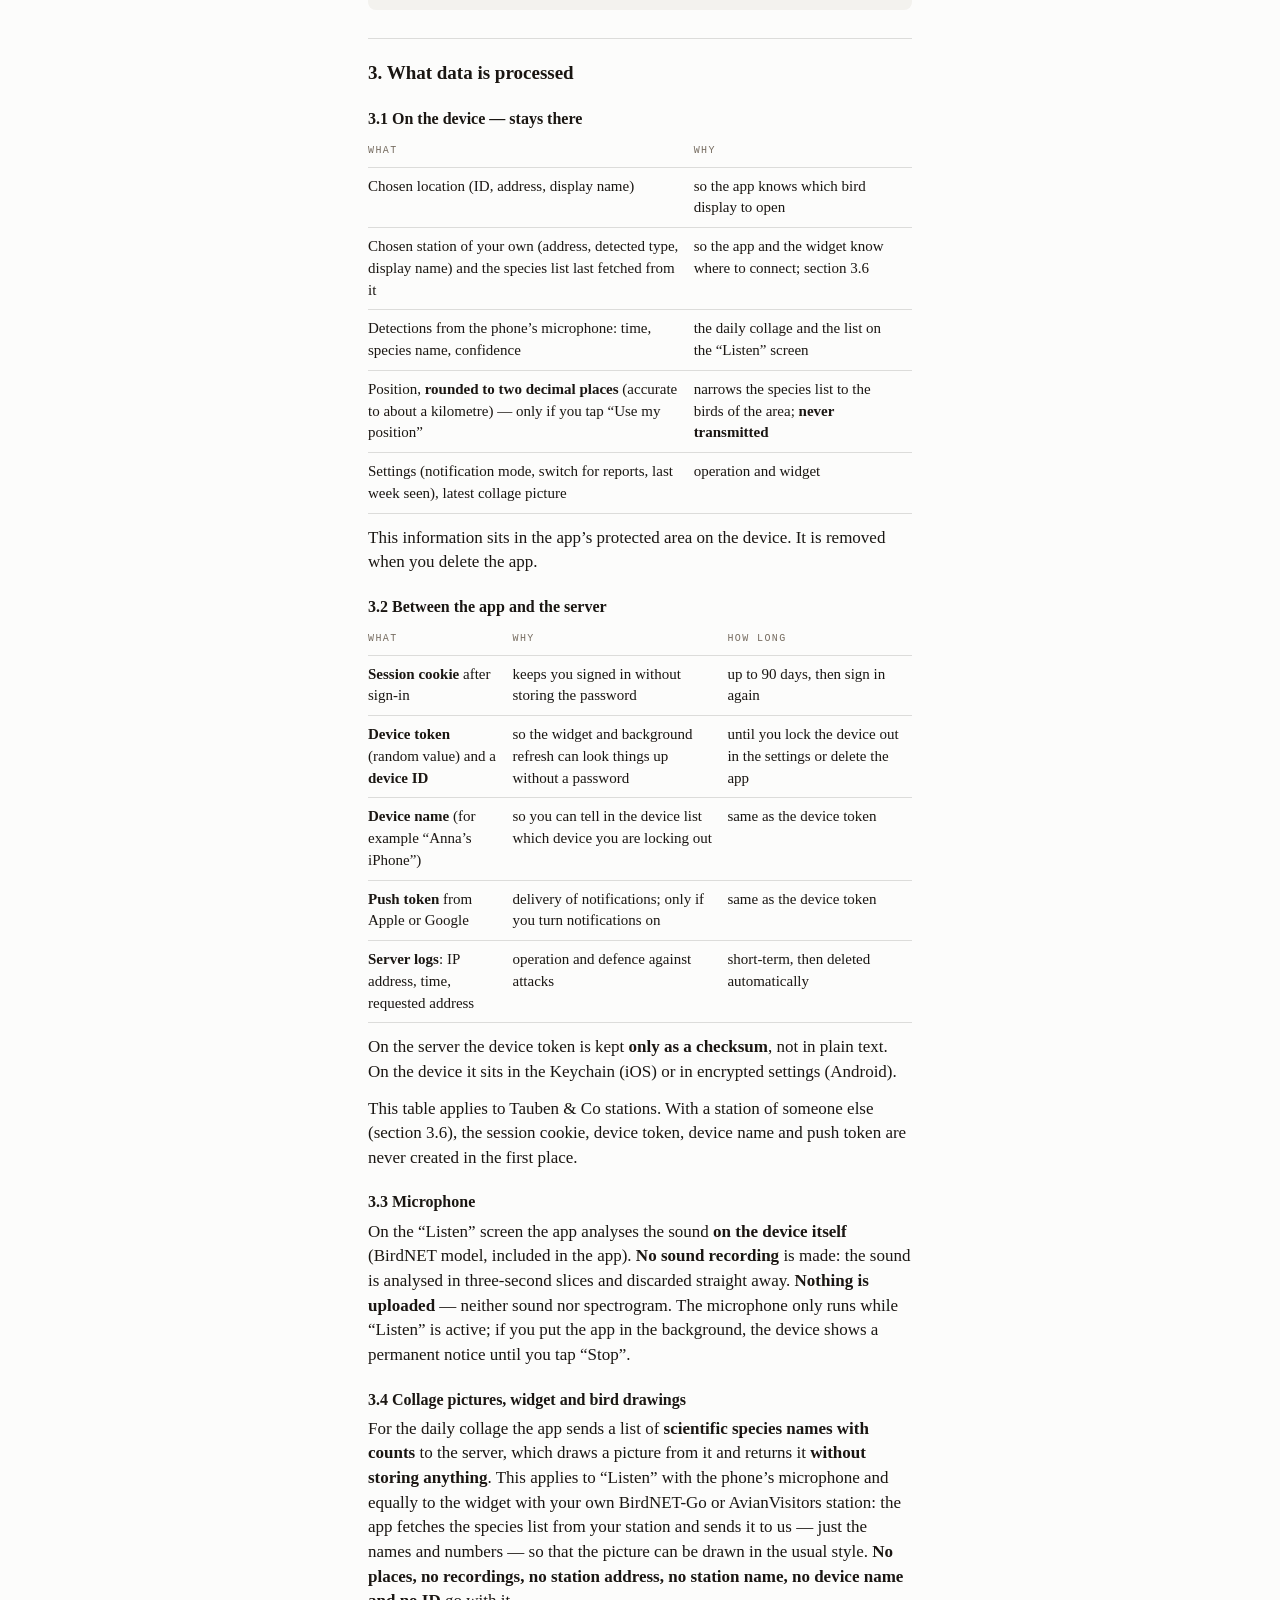
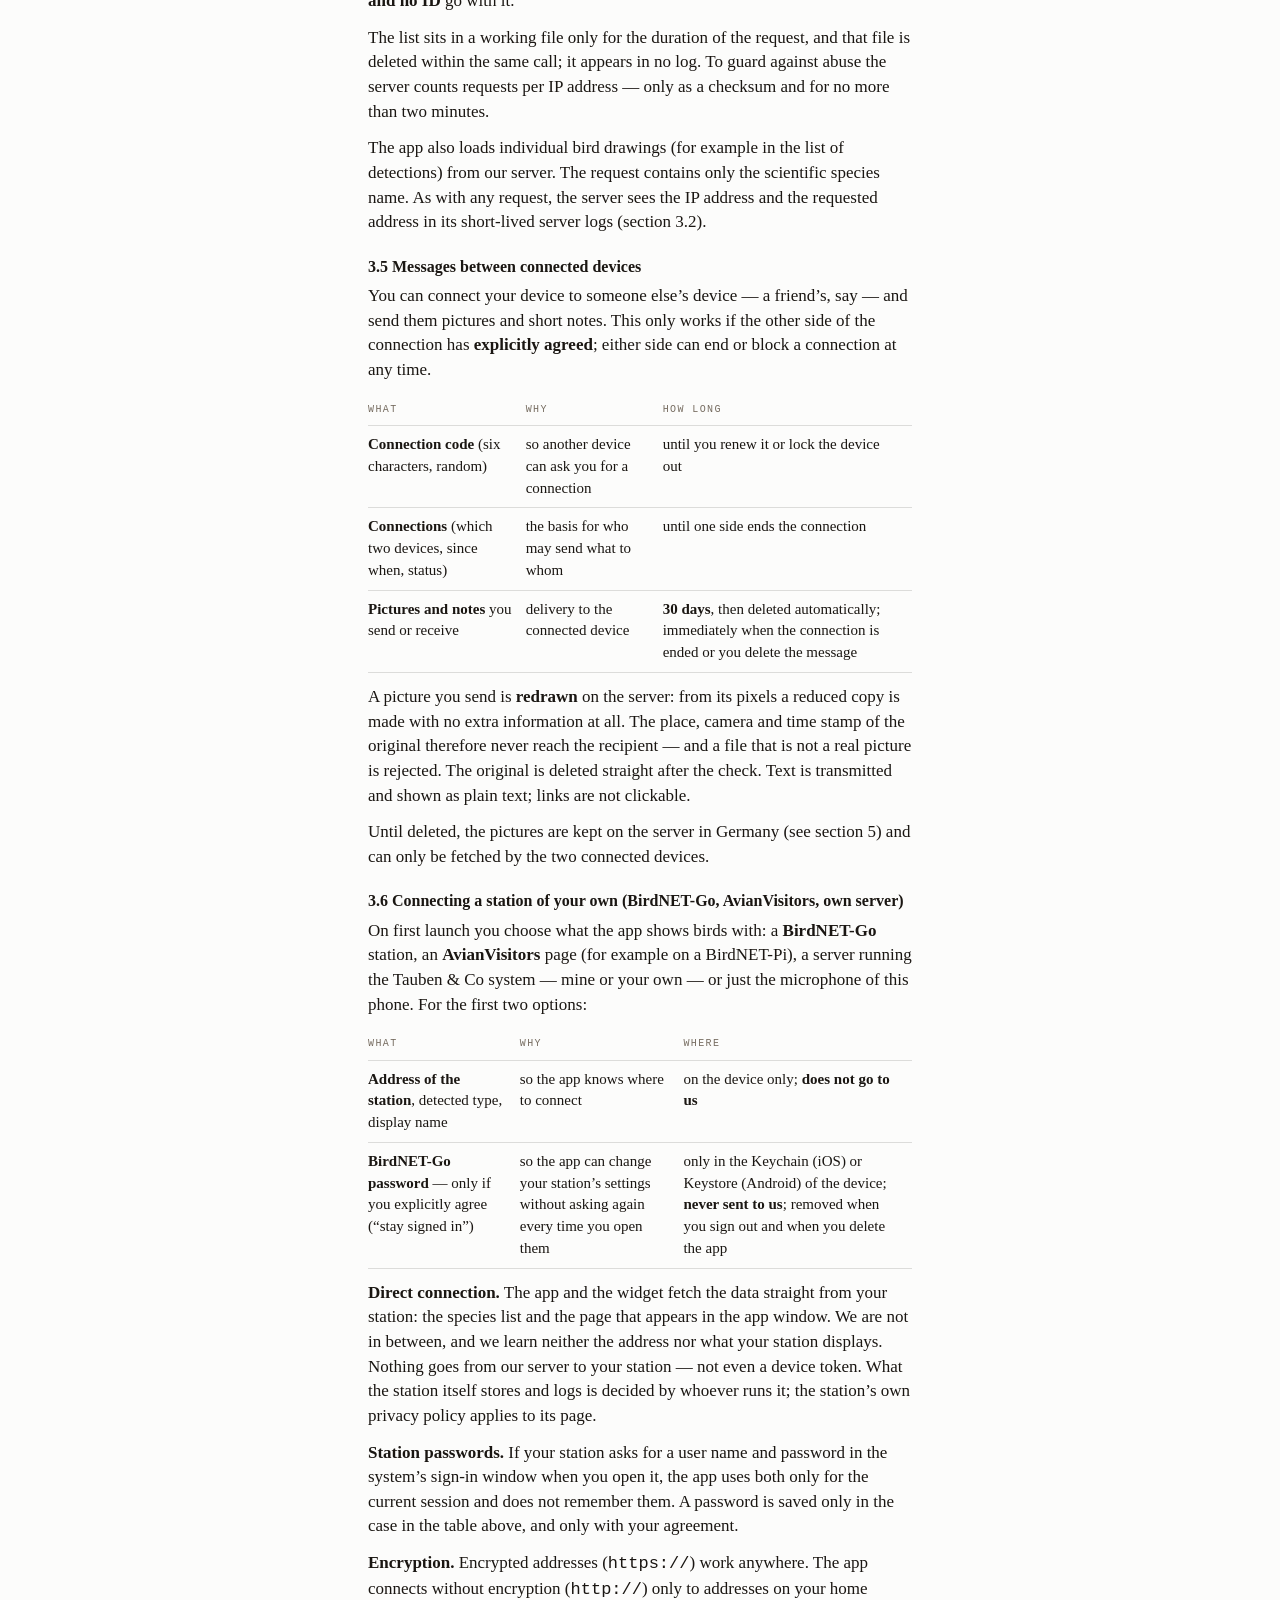
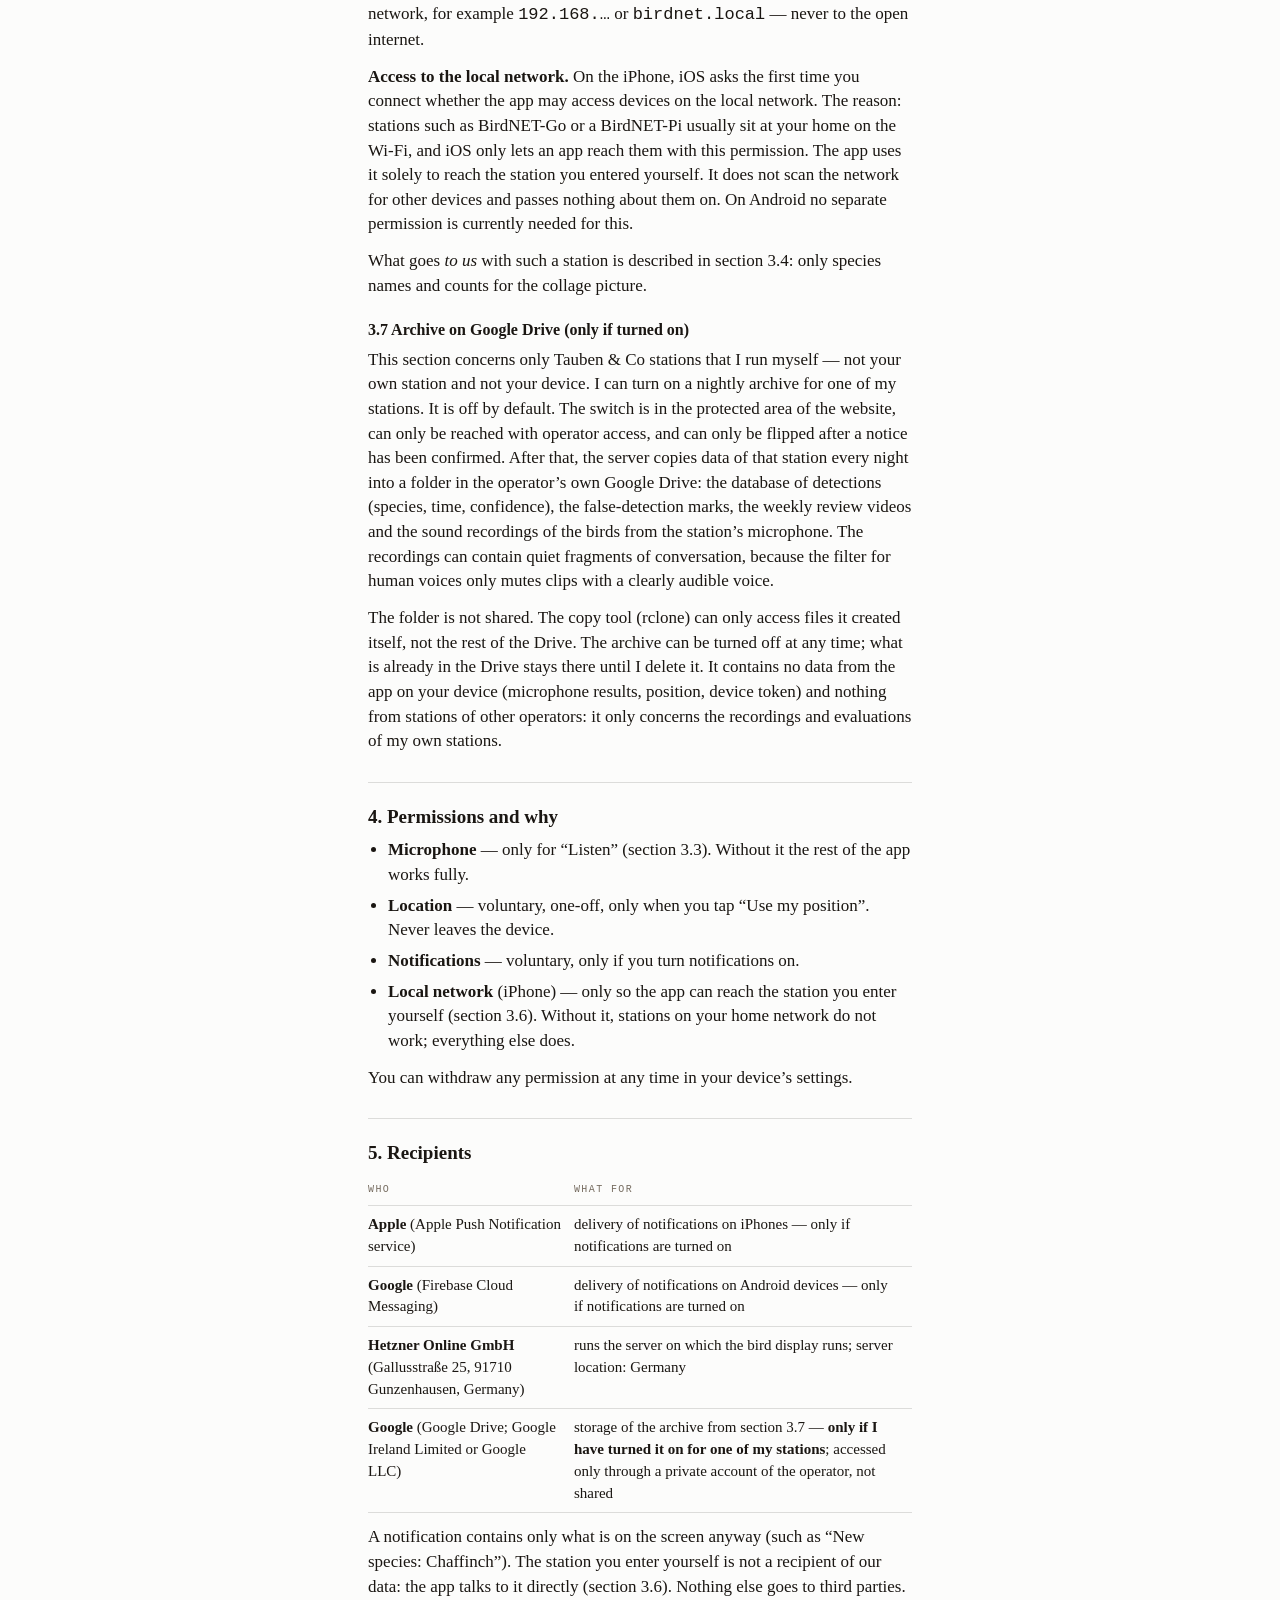
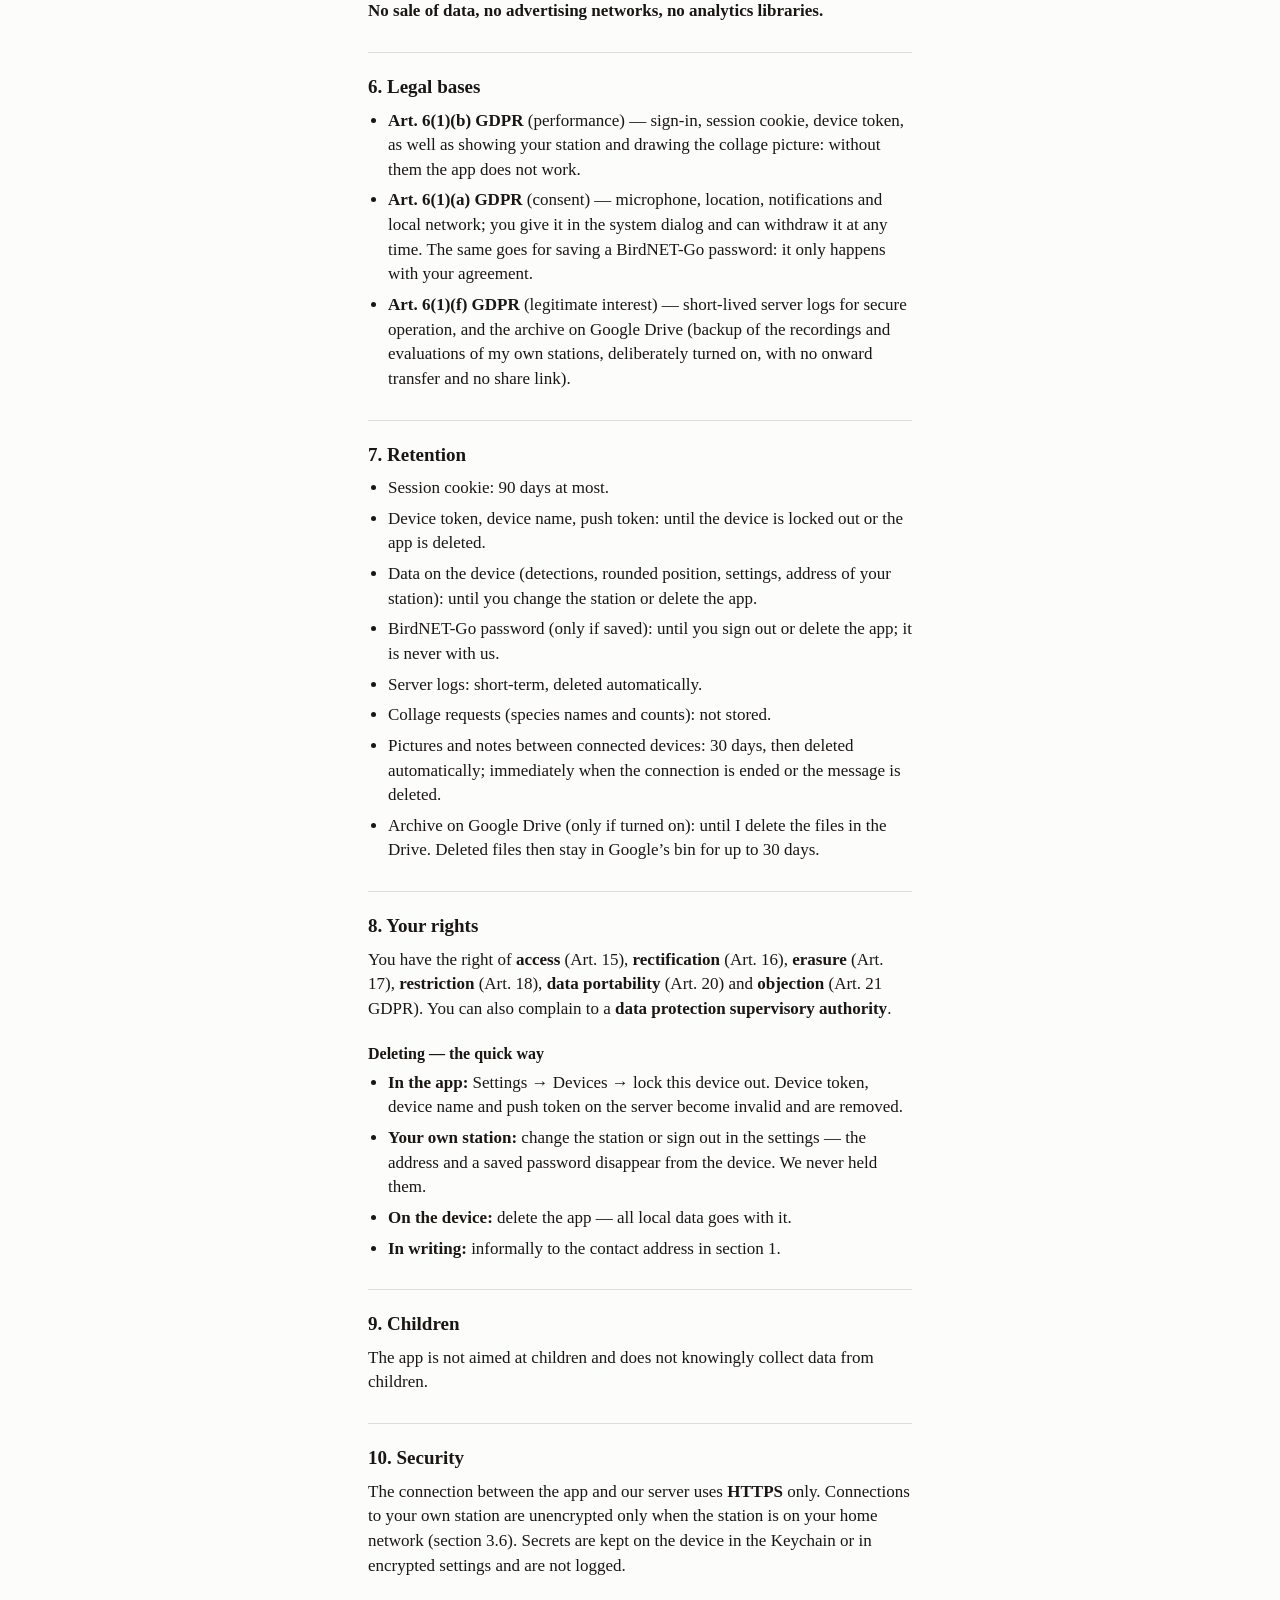
==== commit 84bafeee: "Privacy policy: neutral example for connected devices Co-Authored-By: Claude Opus 5.5 <noreply@anthr" ====
--- a/datenschutz.html
+++ b/datenschutz.html
@@ -373,7 +373,7 @@
   <h3>3.5 Nachrichten zwischen verbundenen Geräten</h3>
   <p>
     Sie können Ihr Gerät mit dem Gerät eines anderen Menschen verbinden — etwa
-    mit dem Ihrer Eltern — und ihm Fotos und kurze Zeilen schicken. Das geht
+    mit dem einer Freundin oder eines Freundes — und ihm Fotos und kurze Zeilen schicken. Das geht
     nur, wenn die andere Seite der Verbindung <strong>ausdrücklich zugestimmt</strong>
     hat; jede Verbindung lässt sich von beiden Seiten jederzeit lösen oder
     sperren.
@@ -815,7 +815,7 @@
 
   <h3>3.5 Messages between connected devices</h3>
   <p>
-    You can connect your device to someone else’s device — your parents’, say — and
+    You can connect your device to someone else’s device — a friend’s, say — and
     send them pictures and short notes. This only works if the other side of the
     connection has <strong>explicitly agreed</strong>; either side can end or block
     a connection at any time.
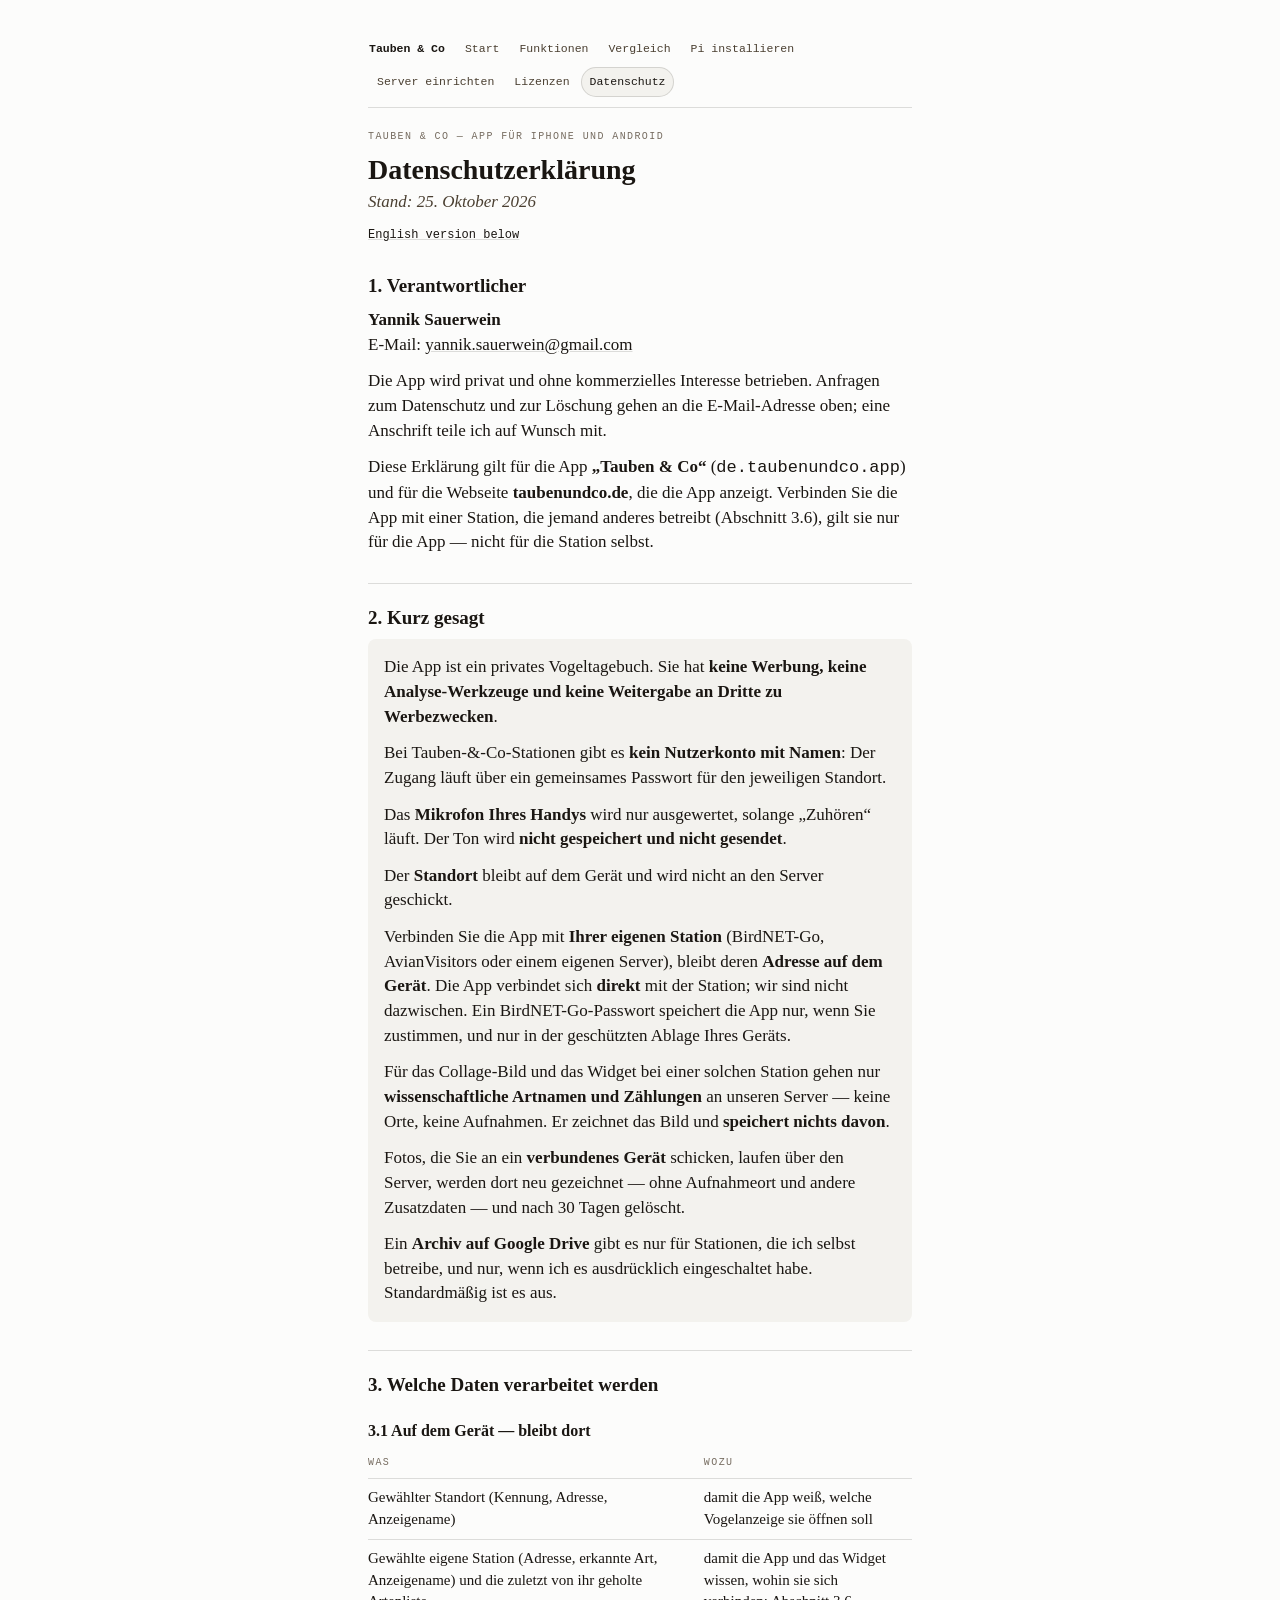
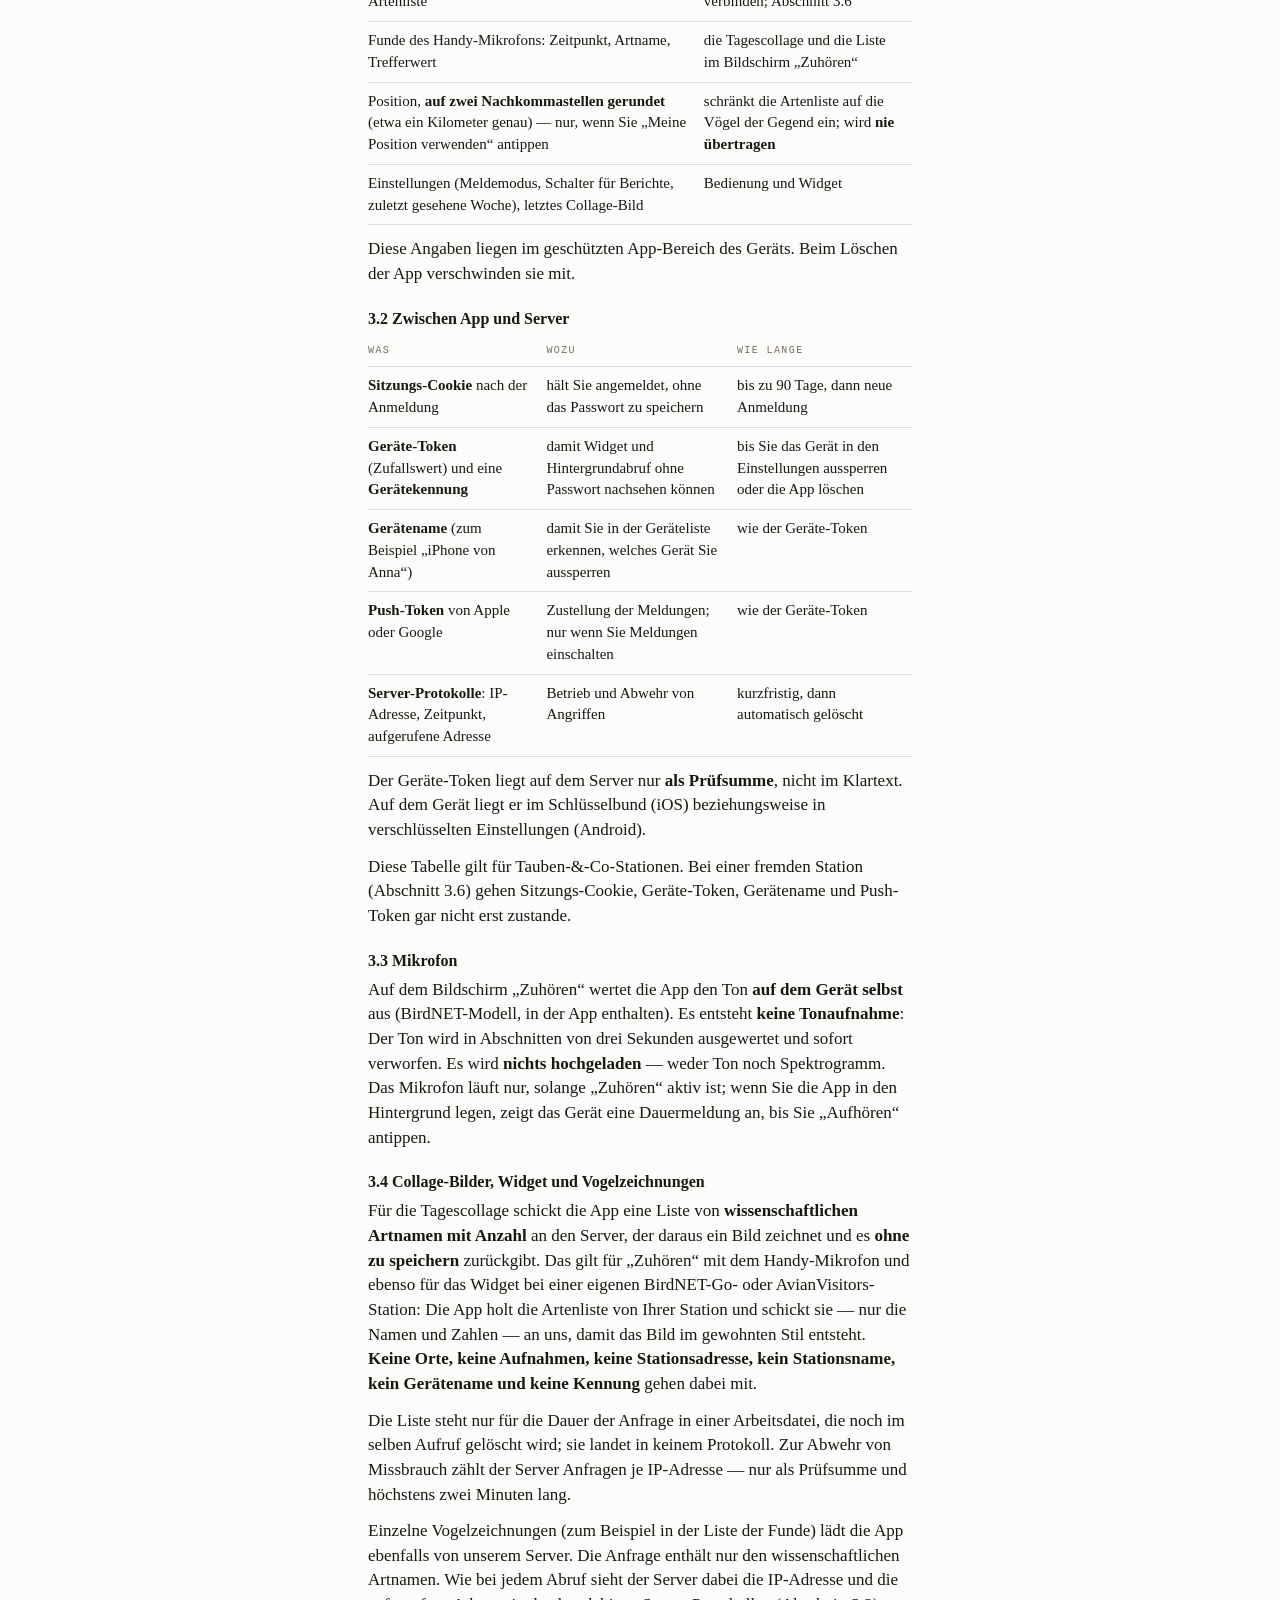
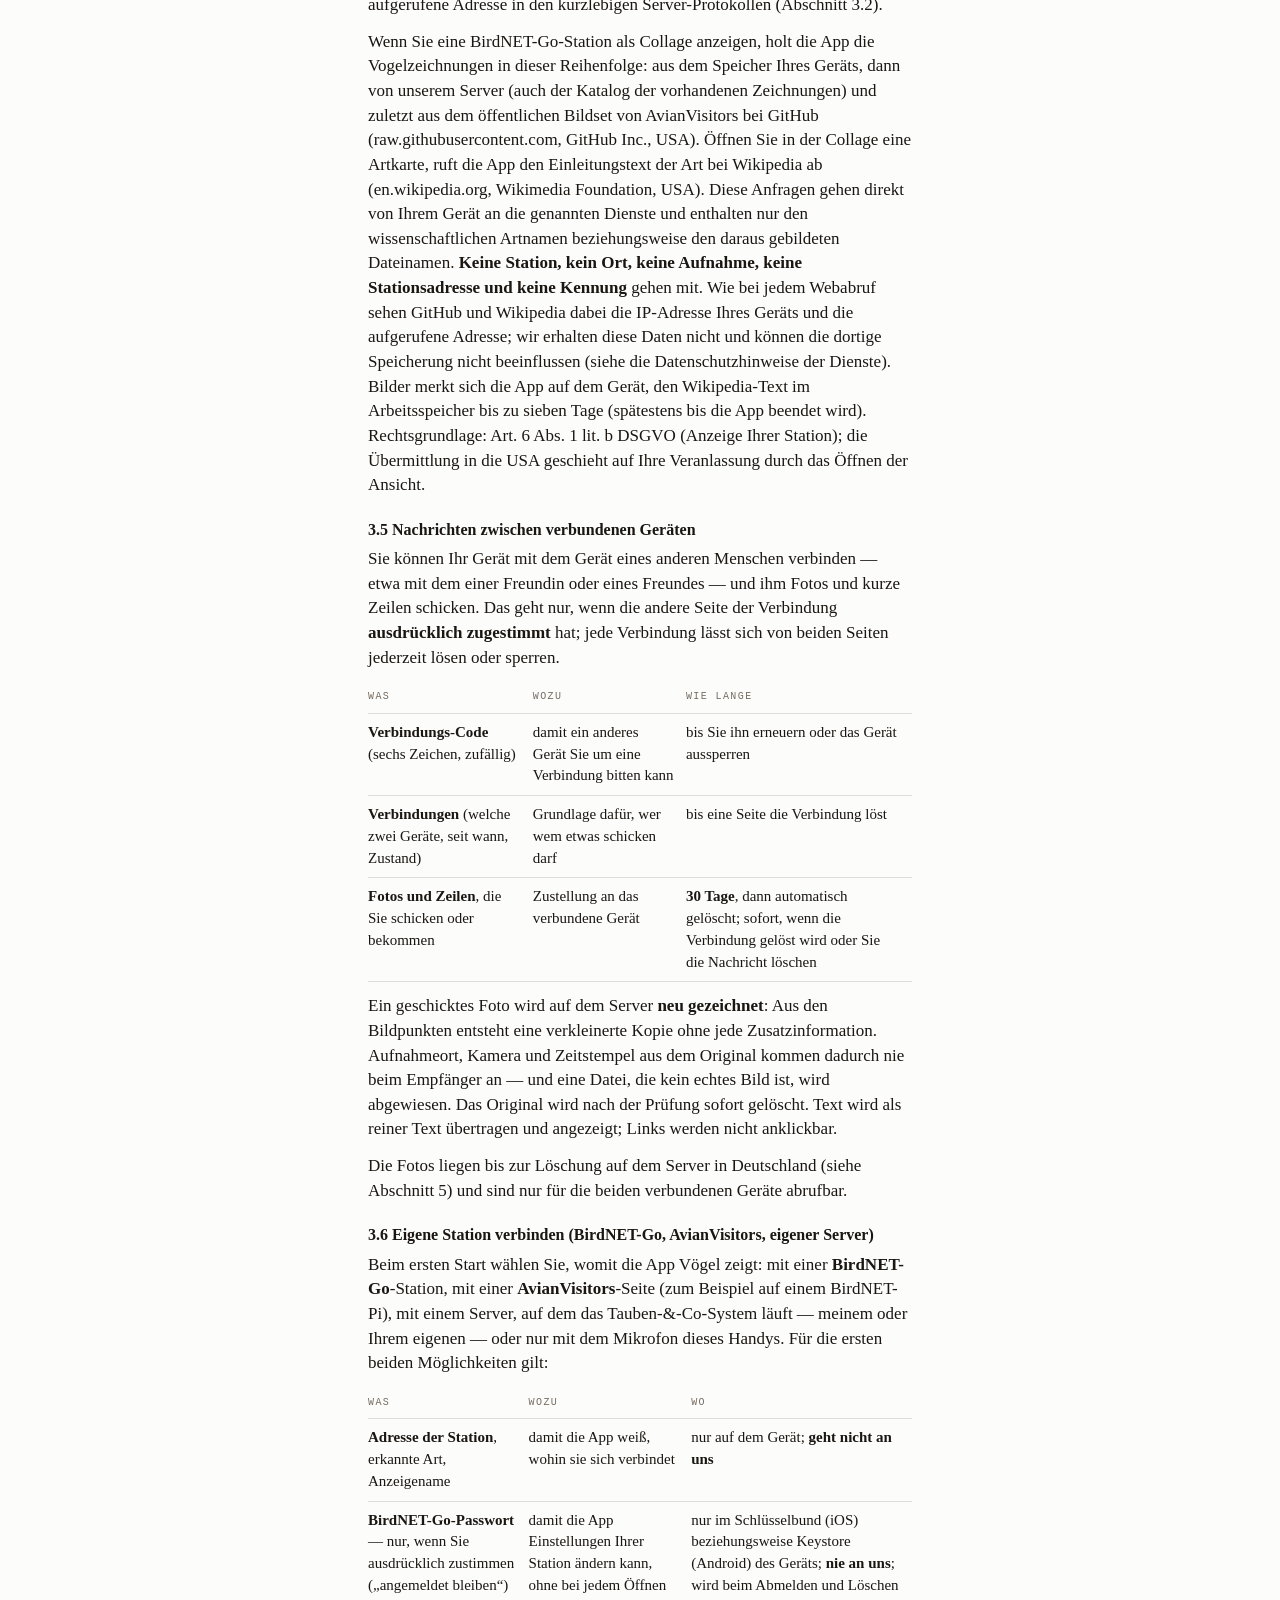
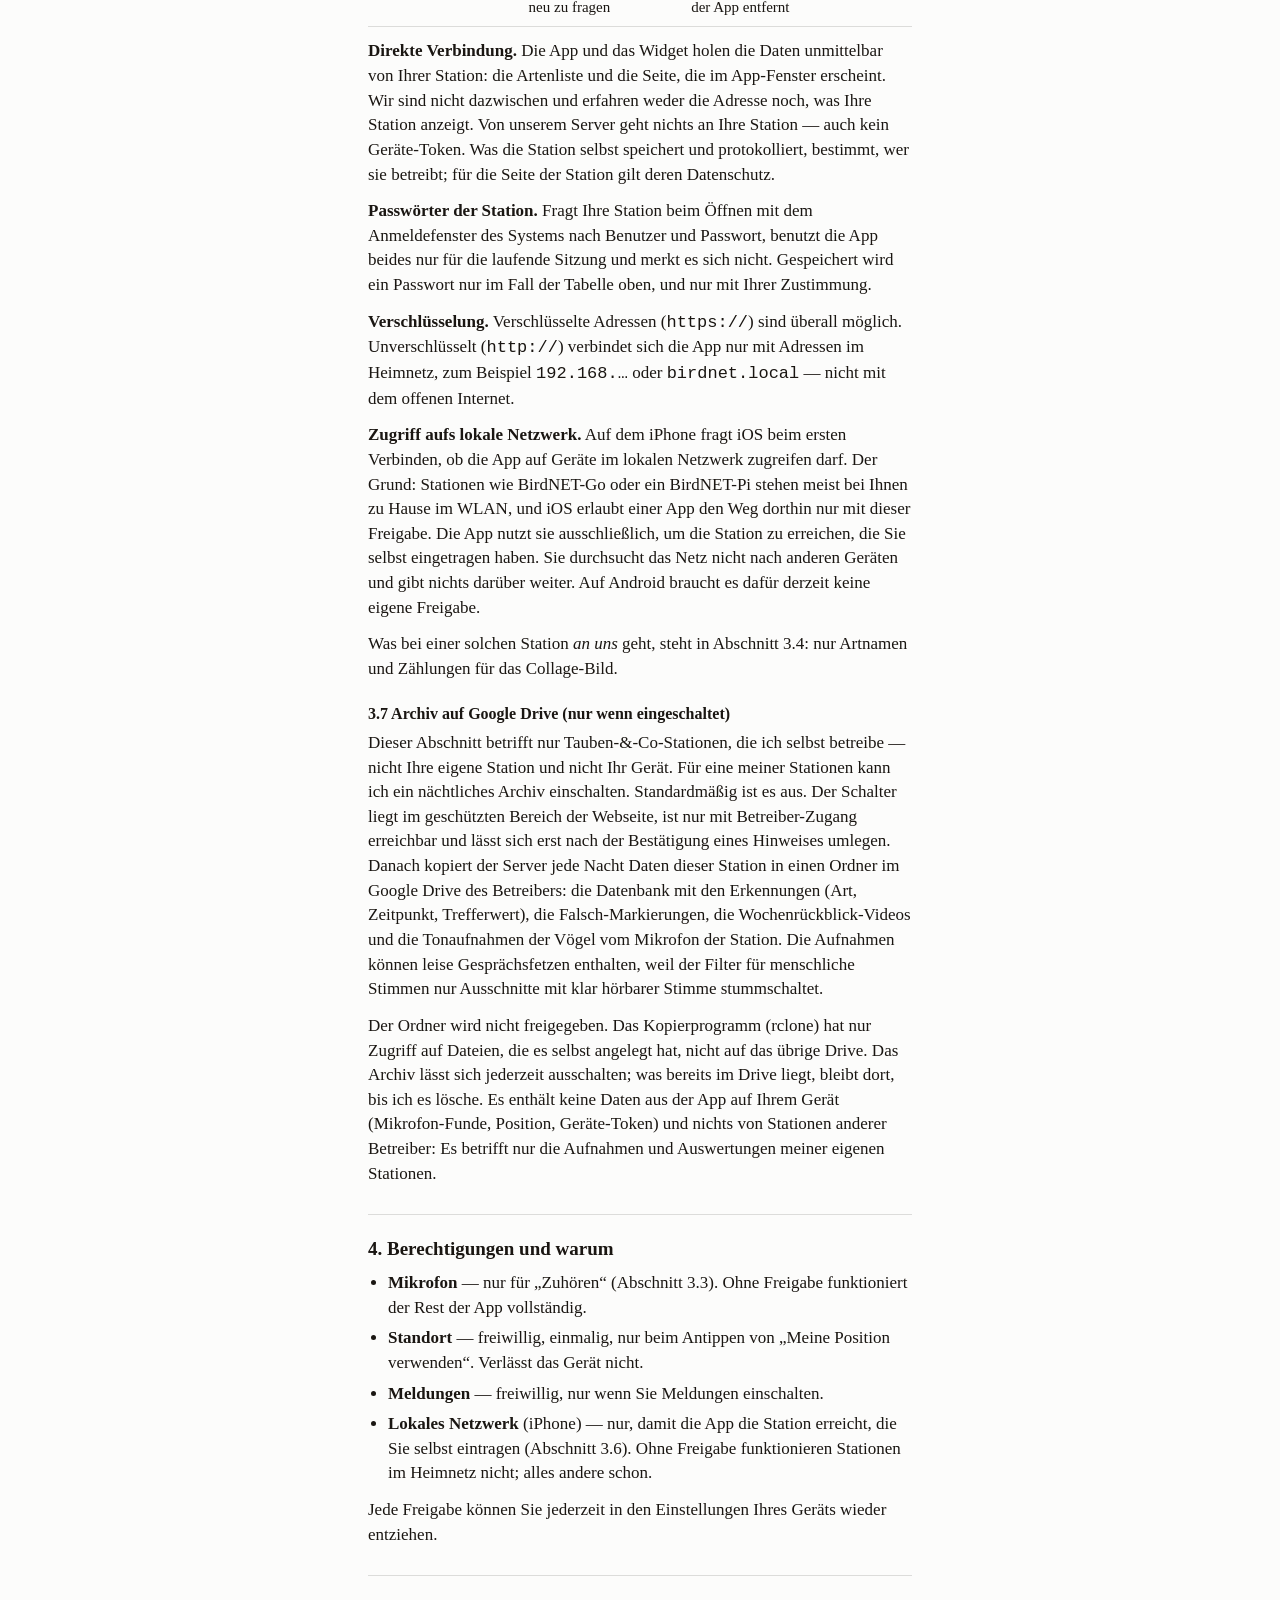
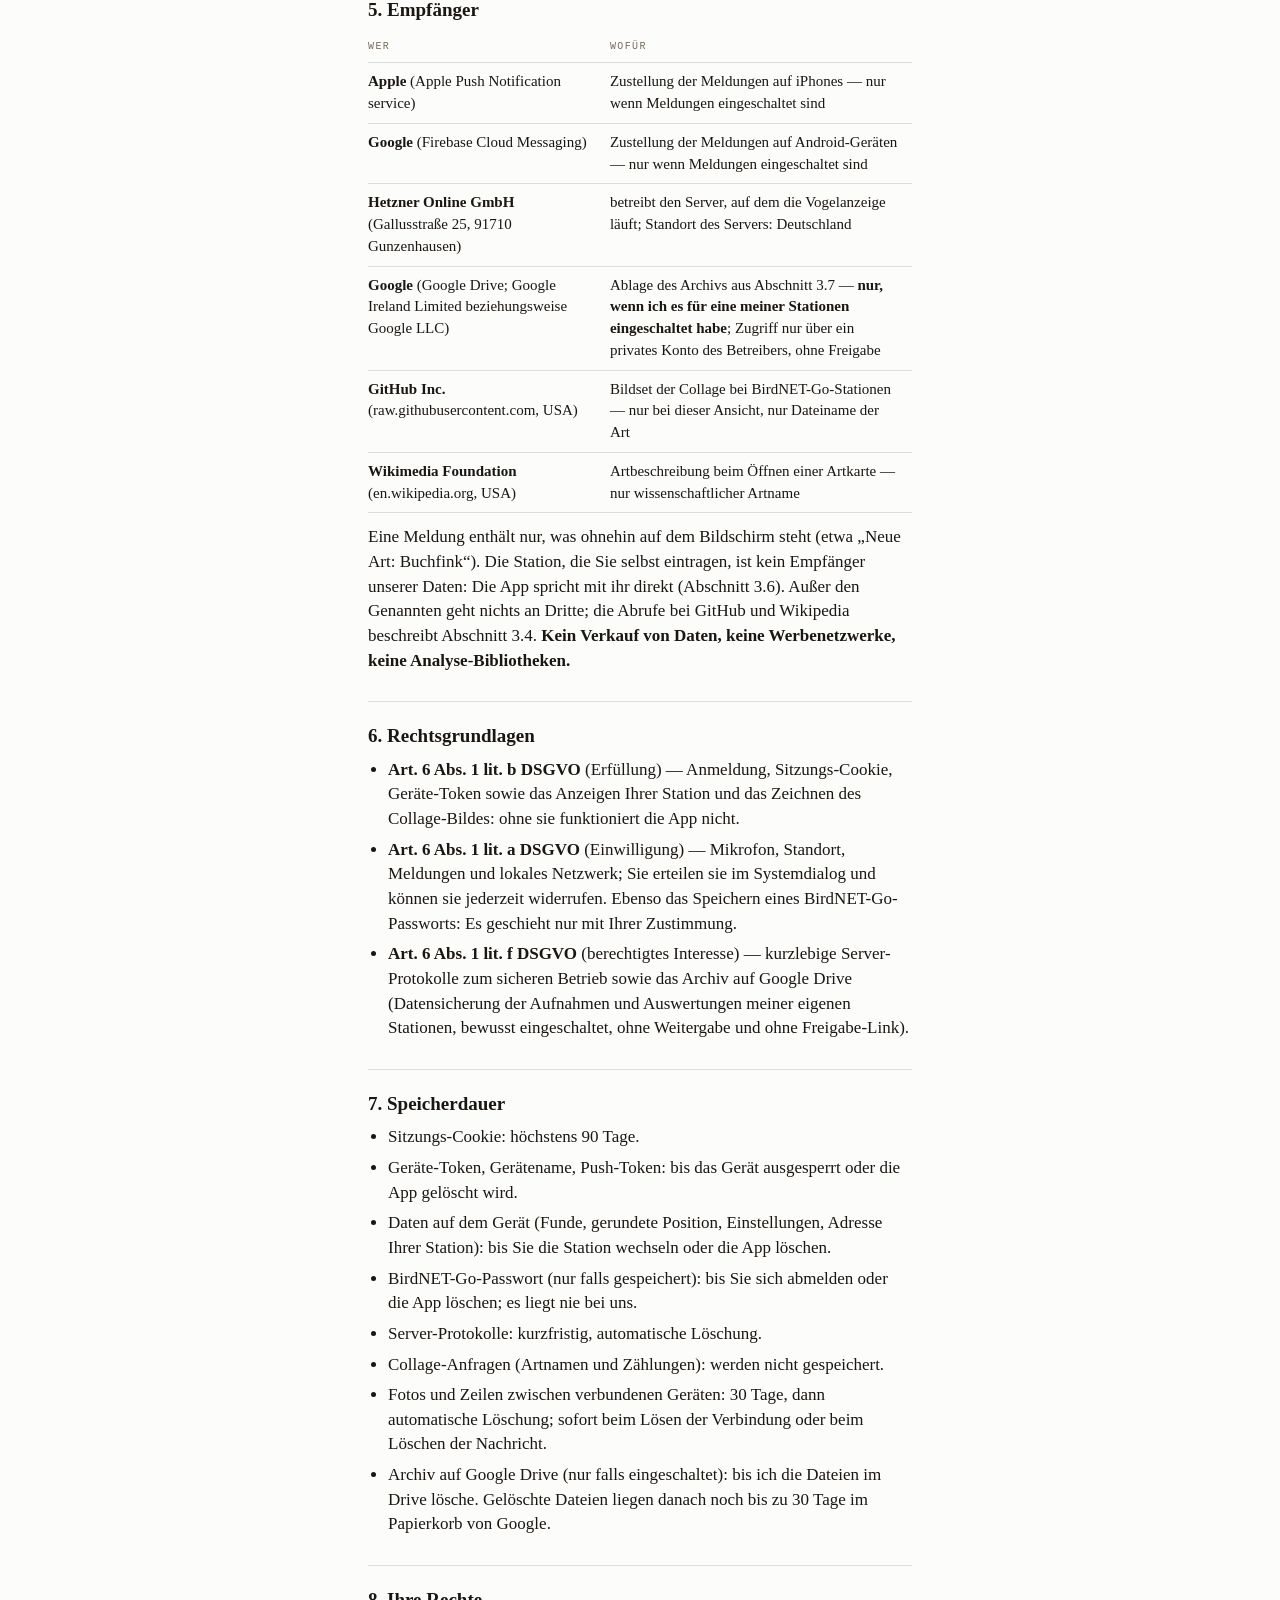
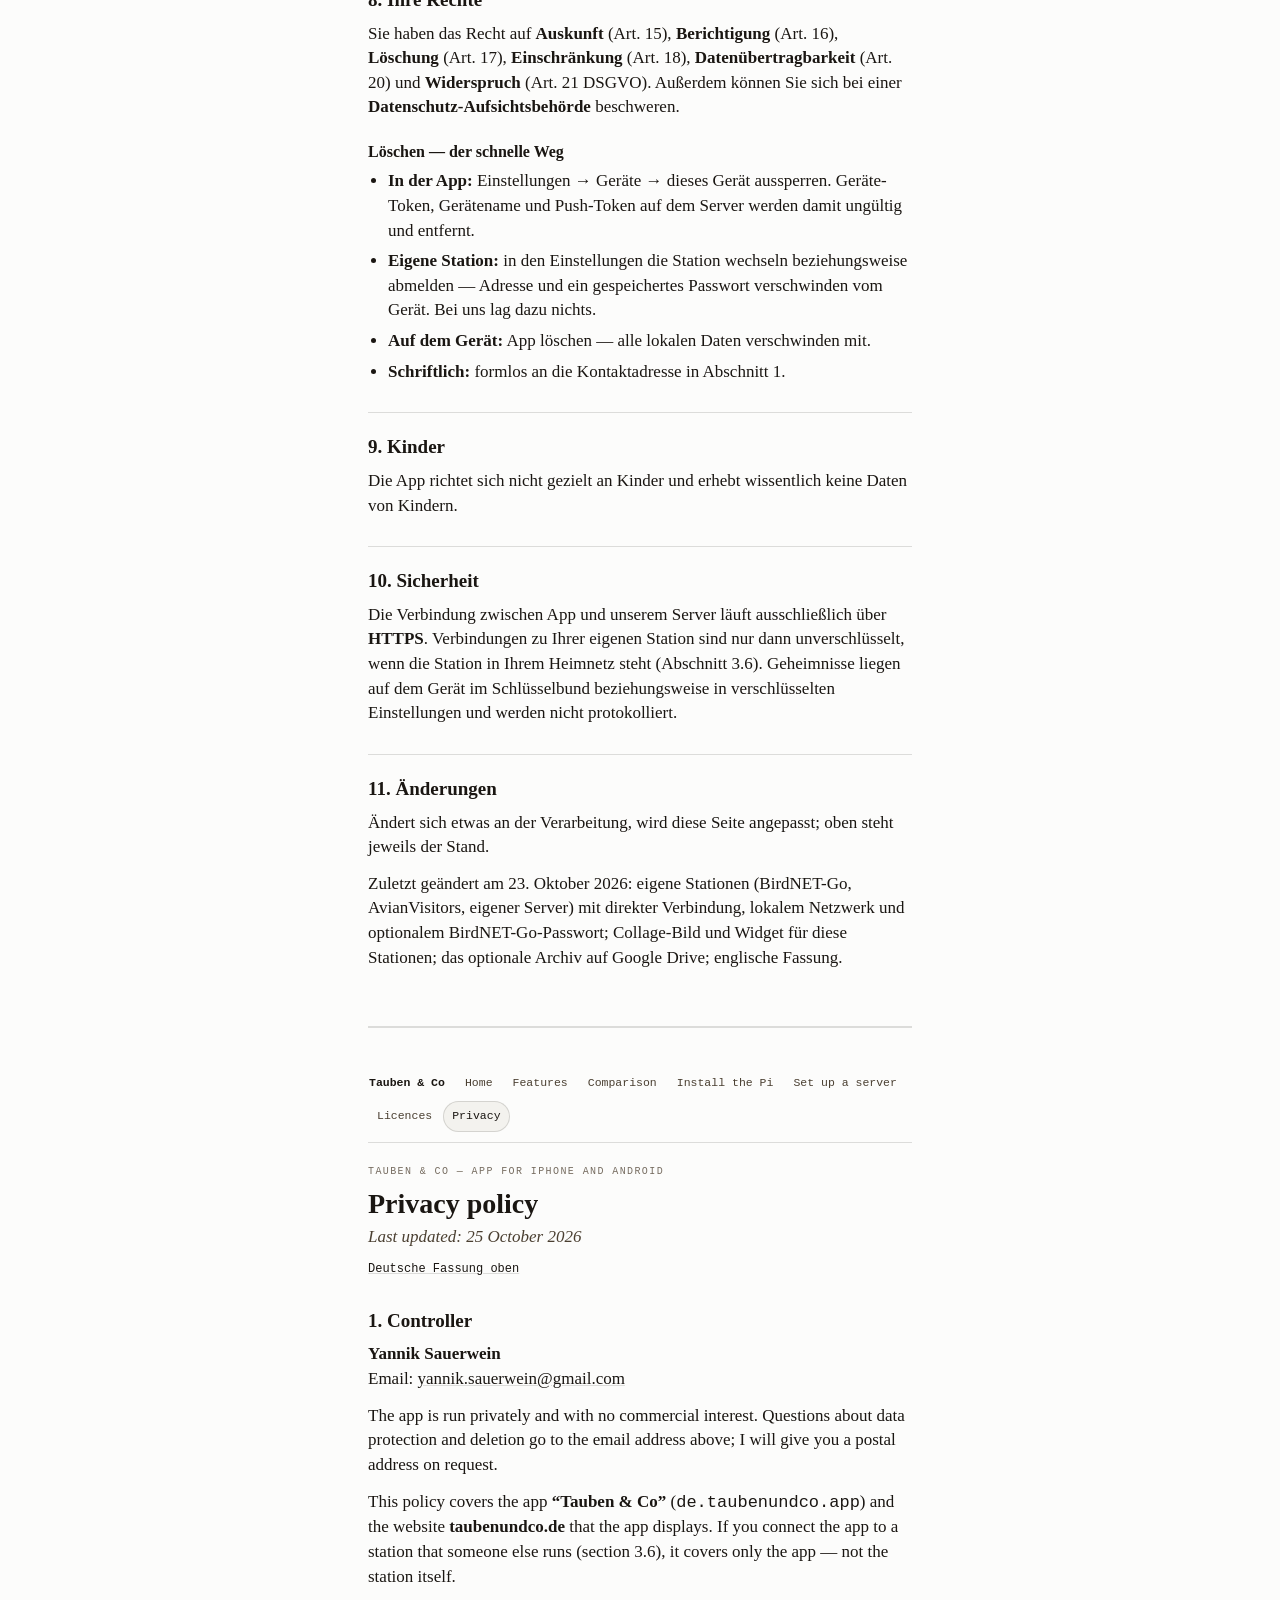
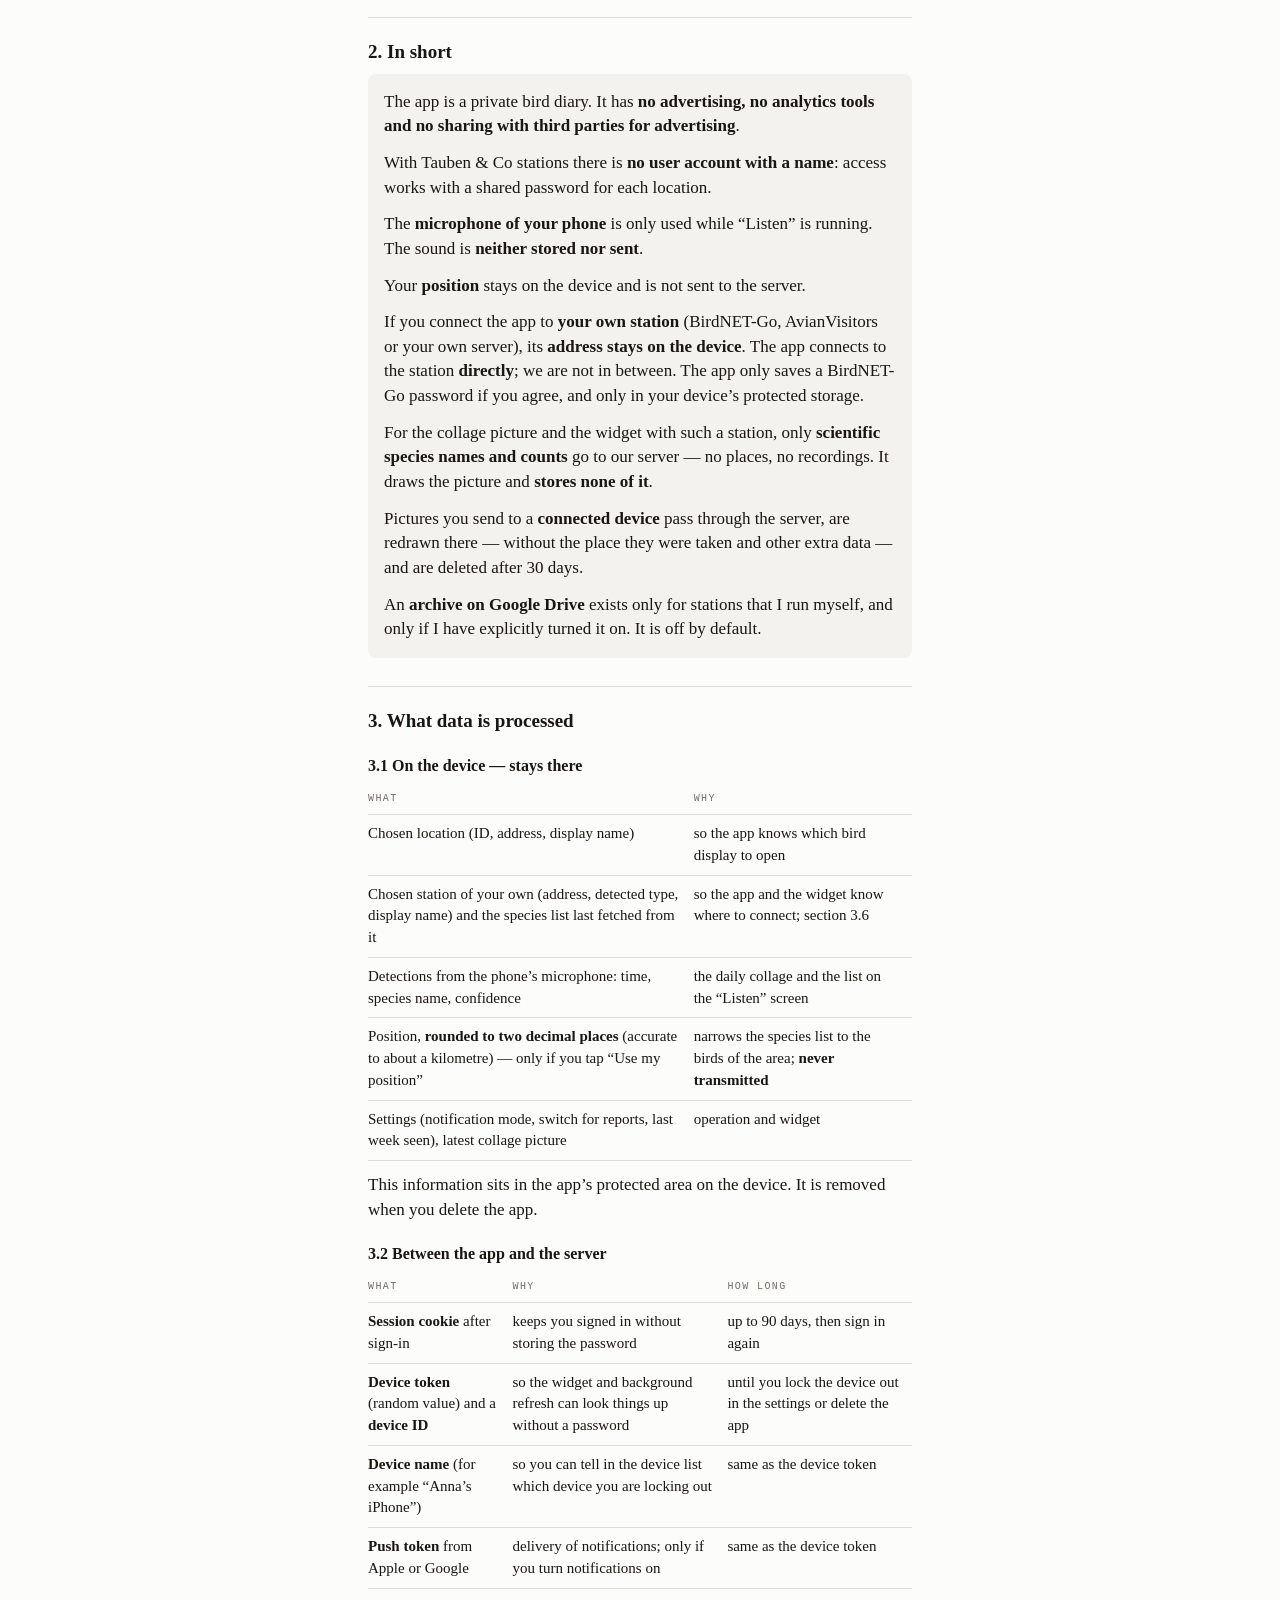
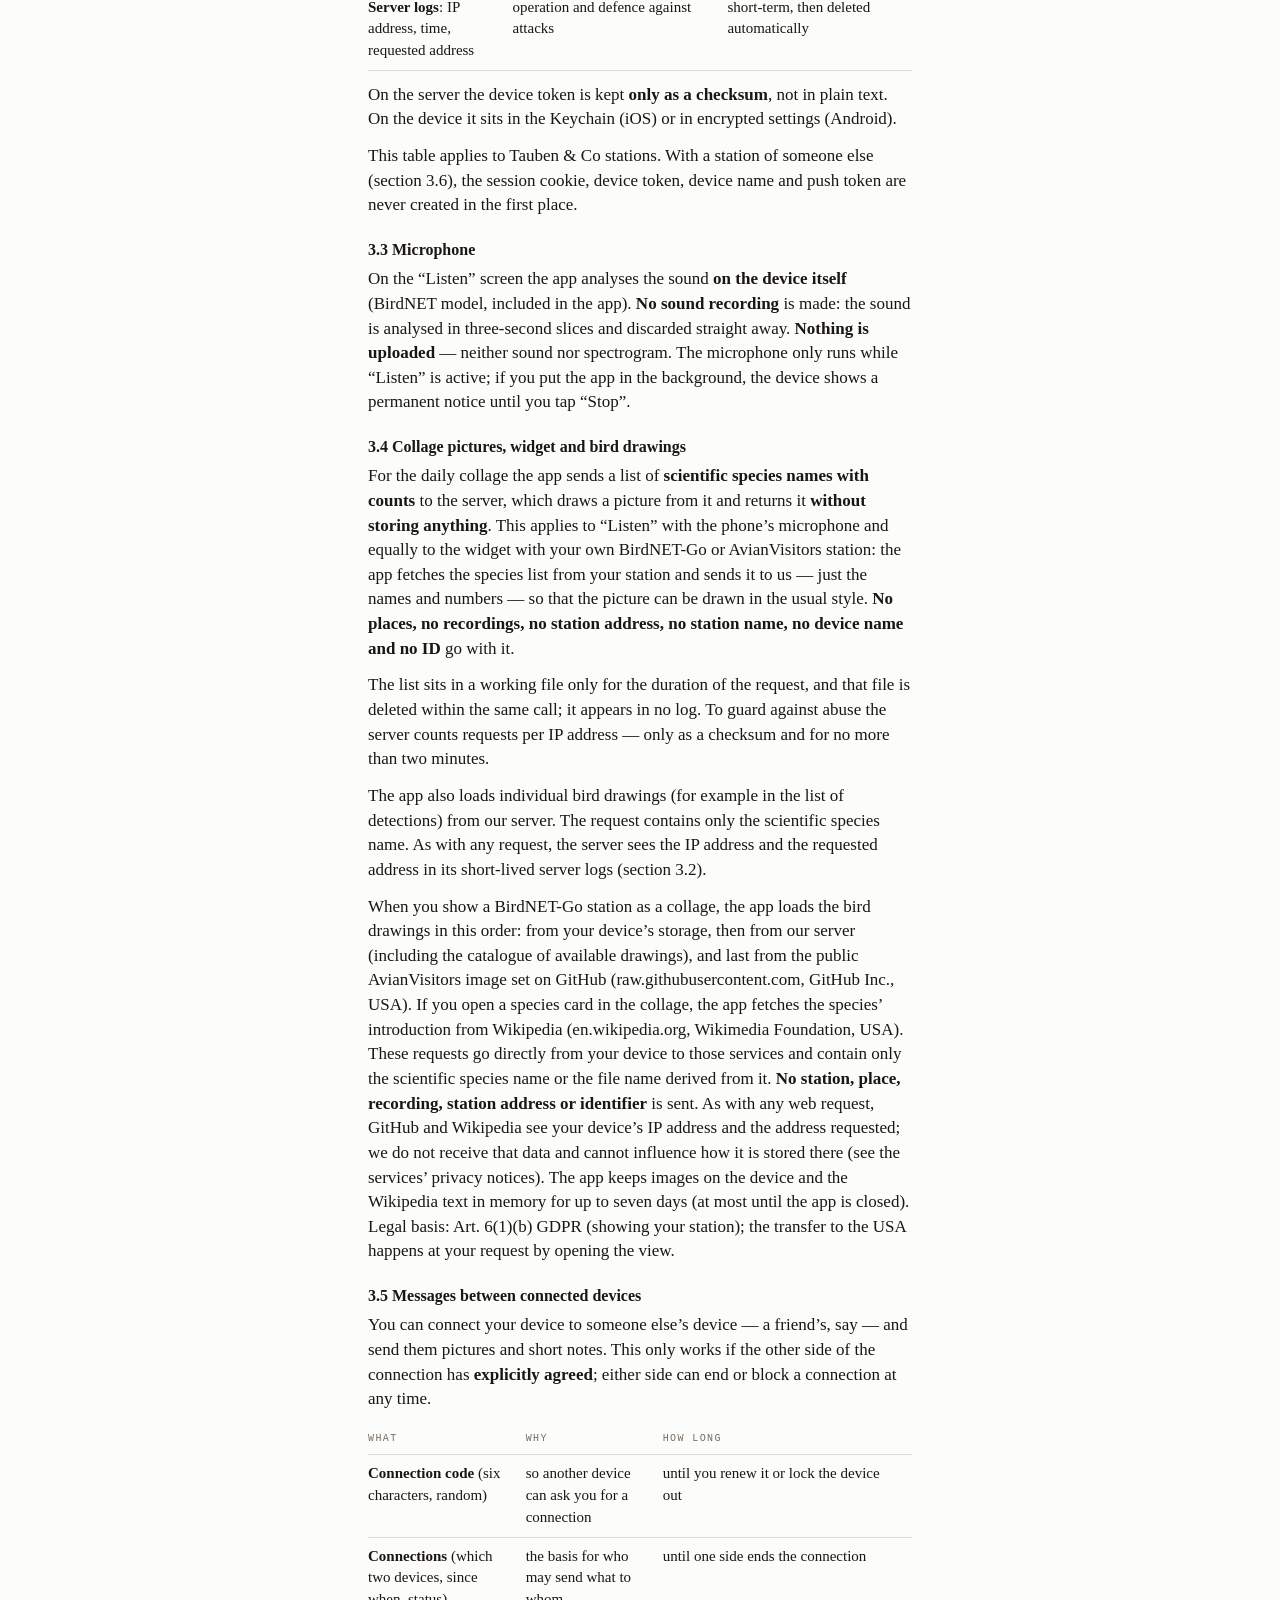
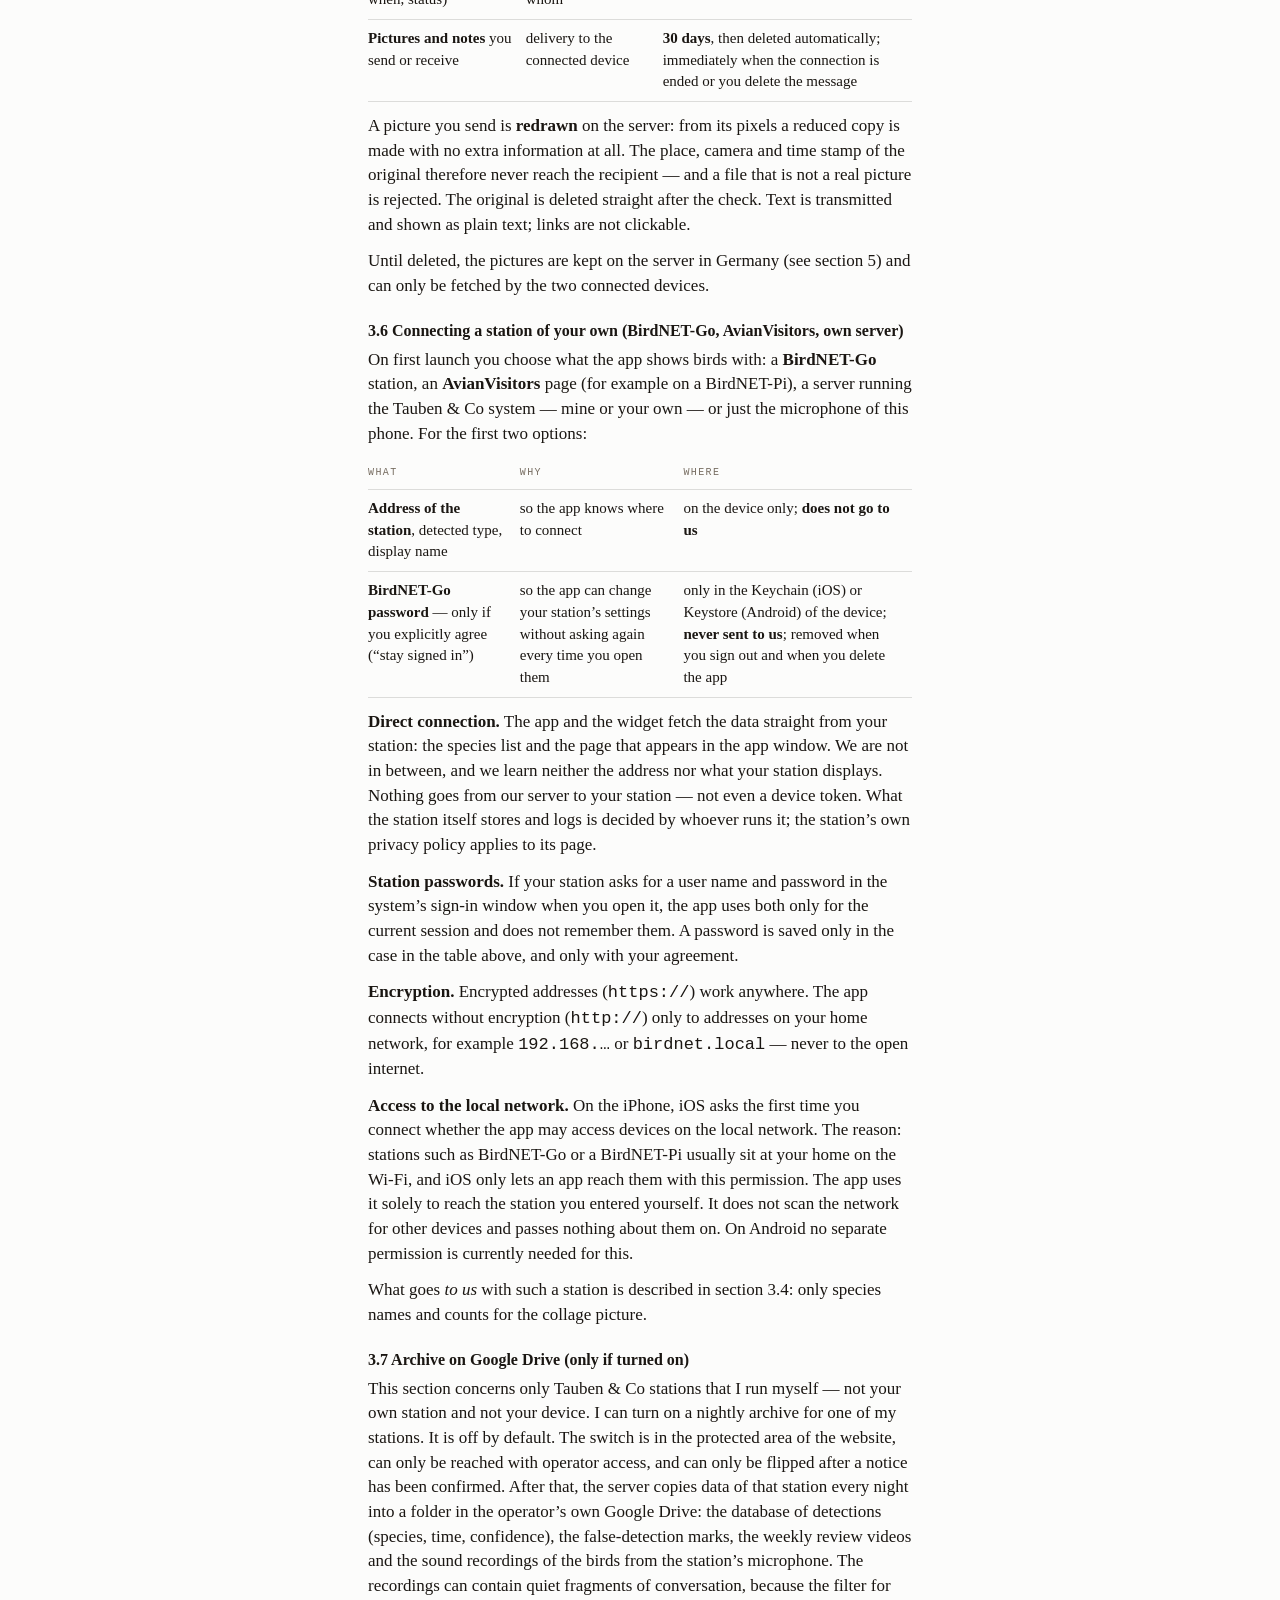
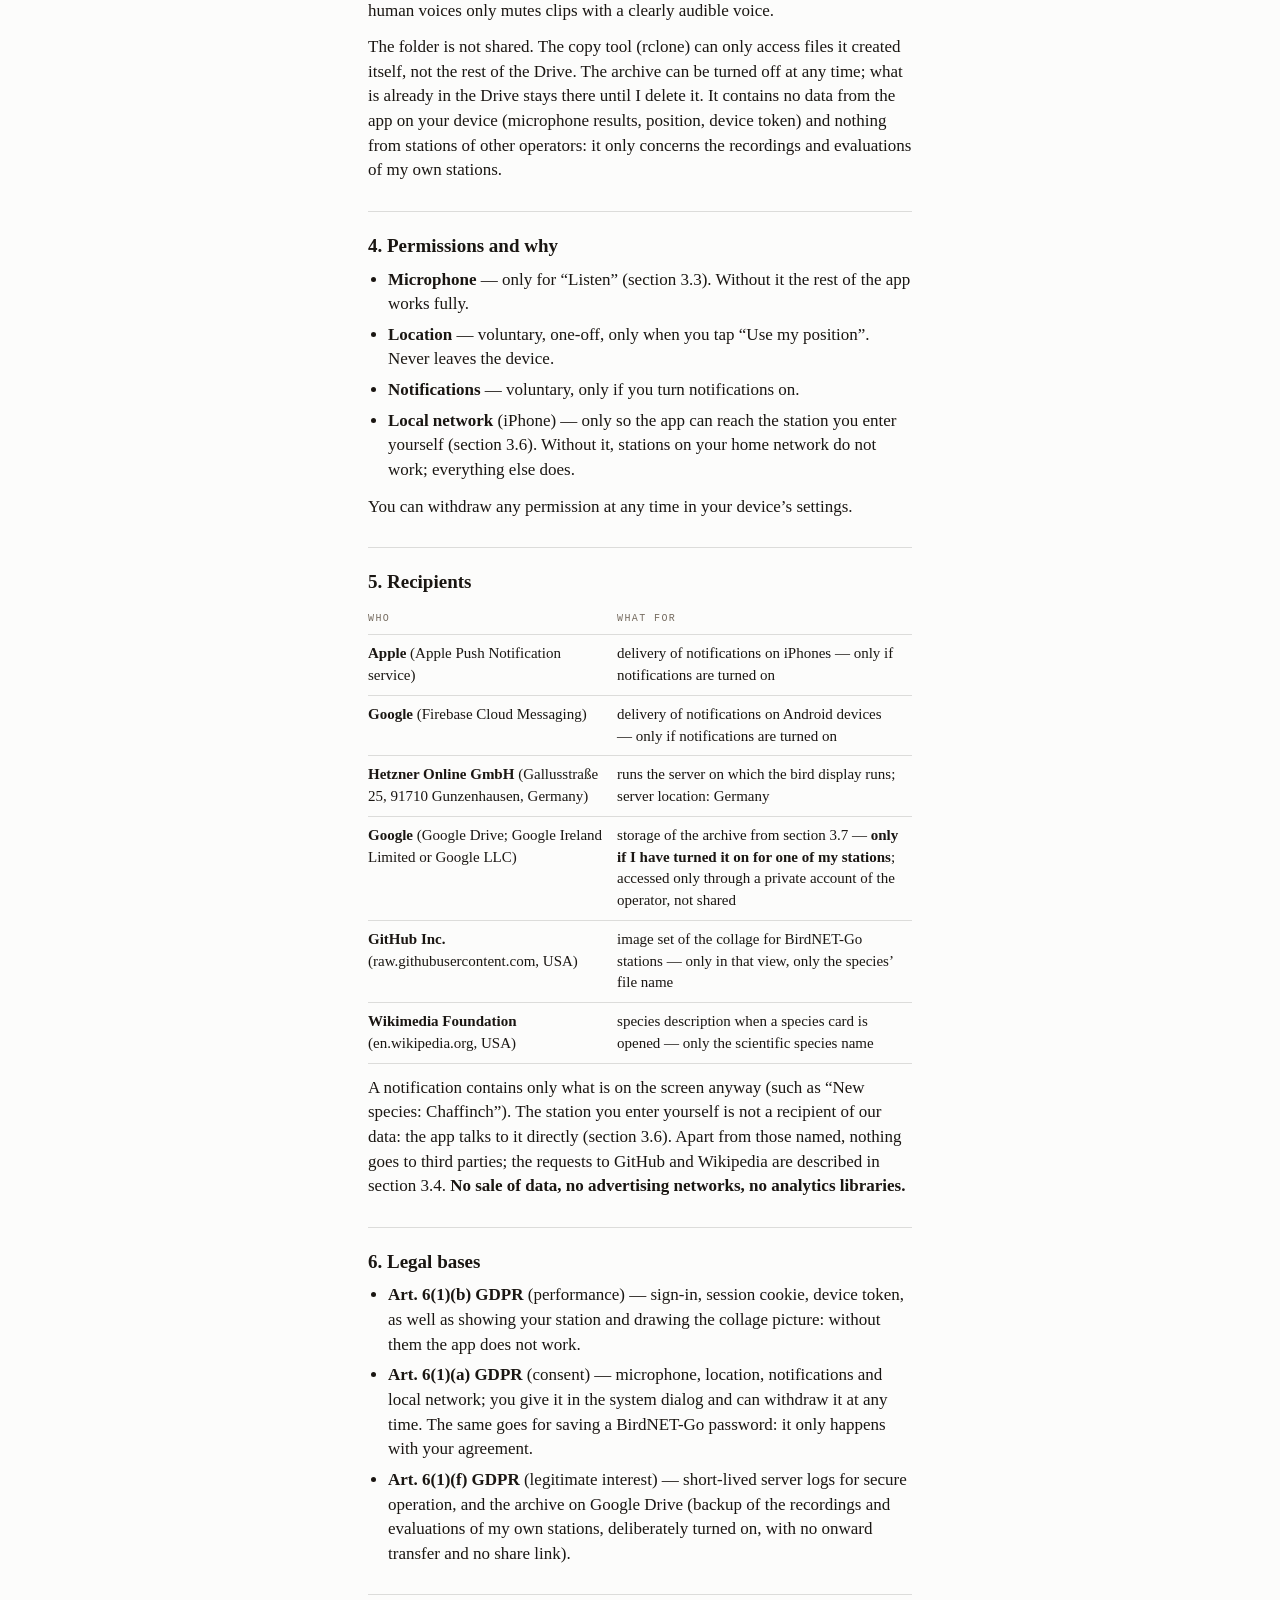
==== commit af77a1ae: "Datenschutz: Collage-Bildquellen (GitHub, Wikipedia), Stand 25.10.2026 Co-Authored-By: Claude Sonnet" ====
--- a/datenschutz.html
+++ b/datenschutz.html
@@ -192,7 +192,7 @@
 
   <p class="pre">Tauben &amp; Co — App für iPhone und Android</p>
   <h1>Datenschutzerklärung</h1>
-  <p class="stand">Stand: 23. Oktober 2026</p>
+  <p class="stand">Stand: 25. Oktober 2026</p>
   <p class="sprachhinweis"><a href="#en" hreflang="en">English version below</a></p>
 
   <h2>1. Verantwortlicher</h2>
@@ -368,6 +368,26 @@
     ebenfalls von unserem Server. Die Anfrage enthält nur den wissenschaftlichen
     Artnamen. Wie bei jedem Abruf sieht der Server dabei die IP-Adresse und die
     aufgerufene Adresse in den kurzlebigen Server-Protokollen (Abschnitt 3.2).
+  </p>
+  <p>
+    Wenn Sie eine BirdNET-Go-Station als Collage anzeigen, holt die App die
+    Vogelzeichnungen in dieser Reihenfolge: aus dem Speicher Ihres Geräts, dann
+    von unserem Server (auch der Katalog der vorhandenen Zeichnungen) und zuletzt
+    aus dem öffentlichen Bildset von AvianVisitors bei GitHub
+    (raw.githubusercontent.com, GitHub Inc., USA). Öffnen Sie in der Collage eine
+    Artkarte, ruft die App den Einleitungstext der Art bei Wikipedia ab
+    (en.wikipedia.org, Wikimedia Foundation, USA). Diese Anfragen gehen direkt von
+    Ihrem Gerät an die genannten Dienste und enthalten nur den wissenschaftlichen
+    Artnamen beziehungsweise den daraus gebildeten Dateinamen. <strong>Keine
+    Station, kein Ort, keine Aufnahme, keine Stationsadresse und keine Kennung</strong>
+    gehen mit. Wie bei jedem Webabruf sehen GitHub und Wikipedia dabei die
+    IP-Adresse Ihres Geräts und die aufgerufene Adresse; wir erhalten diese Daten
+    nicht und können die dortige Speicherung nicht beeinflussen (siehe die
+    Datenschutzhinweise der Dienste). Bilder merkt sich die App auf dem Gerät, den
+    Wikipedia-Text im Arbeitsspeicher bis zu sieben Tage (spätestens bis die App
+    beendet wird). Rechtsgrundlage: Art. 6 Abs. 1 lit. b DSGVO (Anzeige Ihrer
+    Station); die Übermittlung in die USA geschieht auf Ihre Veranlassung durch das
+    Öffnen der Ansicht.
   </p>
 
   <h3>3.5 Nachrichten zwischen verbundenen Geräten</h3>
@@ -536,12 +556,23 @@
           meiner Stationen eingeschaltet habe</strong>; Zugriff nur über ein
           privates Konto des Betreibers, ohne Freigabe</td>
     </tr>
+    <tr>
+      <td><strong>GitHub Inc.</strong> (raw.githubusercontent.com, USA)</td>
+      <td>Bildset der Collage bei BirdNET-Go-Stationen — nur bei dieser Ansicht,
+          nur Dateiname der Art</td>
+    </tr>
+    <tr>
+      <td><strong>Wikimedia Foundation</strong> (en.wikipedia.org, USA)</td>
+      <td>Artbeschreibung beim Öffnen einer Artkarte — nur wissenschaftlicher
+          Artname</td>
+    </tr>
   </table>
   <p>
     Eine Meldung enthält nur, was ohnehin auf dem Bildschirm steht (etwa „Neue
     Art: Buchfink“). Die Station, die Sie selbst eintragen, ist kein Empfänger
-    unserer Daten: Die App spricht mit ihr direkt (Abschnitt 3.6). Weiter geht
-    nichts an Dritte. <strong>Kein Verkauf von Daten, keine Werbenetzwerke, keine
+    unserer Daten: Die App spricht mit ihr direkt (Abschnitt 3.6). Außer den
+    Genannten geht nichts an Dritte; die Abrufe bei GitHub und Wikipedia
+    beschreibt Abschnitt 3.4. <strong>Kein Verkauf von Daten, keine Werbenetzwerke, keine
     Analyse-Bibliotheken.</strong>
   </p>
 
@@ -639,7 +670,7 @@
 
   <p class="pre">Tauben &amp; Co — app for iPhone and Android</p>
   <h1>Privacy policy</h1>
-  <p class="stand">Last updated: 23 October 2026</p>
+  <p class="stand">Last updated: 25 October 2026</p>
   <p class="sprachhinweis"><a href="#de" hreflang="de">Deutsche Fassung oben</a></p>
 
   <h2>1. Controller</h2>
@@ -811,6 +842,23 @@
     detections) from our server. The request contains only the scientific species
     name. As with any request, the server sees the IP address and the requested
     address in its short-lived server logs (section 3.2).
+  </p>
+  <p>
+    When you show a BirdNET-Go station as a collage, the app loads the bird
+    drawings in this order: from your device’s storage, then from our server
+    (including the catalogue of available drawings), and last from the public
+    AvianVisitors image set on GitHub (raw.githubusercontent.com, GitHub Inc.,
+    USA). If you open a species card in the collage, the app fetches the species’
+    introduction from Wikipedia (en.wikipedia.org, Wikimedia Foundation, USA).
+    These requests go directly from your device to those services and contain only
+    the scientific species name or the file name derived from it. <strong>No
+    station, place, recording, station address or identifier</strong> is sent. As
+    with any web request, GitHub and Wikipedia see your device’s IP address and the
+    address requested; we do not receive that data and cannot influence how it is
+    stored there (see the services’ privacy notices). The app keeps images on the
+    device and the Wikipedia text in memory for up to seven days (at most until the
+    app is closed). Legal basis: Art. 6(1)(b) GDPR (showing your station); the
+    transfer to the USA happens at your request by opening the view.
   </p>
 
   <h3>3.5 Messages between connected devices</h3>
@@ -974,12 +1022,23 @@
           on for one of my stations</strong>; accessed only through a private
           account of the operator, not shared</td>
     </tr>
+    <tr>
+      <td><strong>GitHub Inc.</strong> (raw.githubusercontent.com, USA)</td>
+      <td>image set of the collage for BirdNET-Go stations — only in that view,
+          only the species’ file name</td>
+    </tr>
+    <tr>
+      <td><strong>Wikimedia Foundation</strong> (en.wikipedia.org, USA)</td>
+      <td>species description when a species card is opened — only the scientific
+          species name</td>
+    </tr>
   </table>
   <p>
     A notification contains only what is on the screen anyway (such as “New
     species: Chaffinch”). The station you enter yourself is not a recipient of our
-    data: the app talks to it directly (section 3.6). Nothing else goes to third
-    parties. <strong>No sale of data, no advertising networks, no analytics
+    data: the app talks to it directly (section 3.6). Apart from those named,
+    nothing goes to third parties; the requests to GitHub and Wikipedia are
+    described in section 3.4. <strong>No sale of data, no advertising networks, no analytics
     libraries.</strong>
   </p>
 
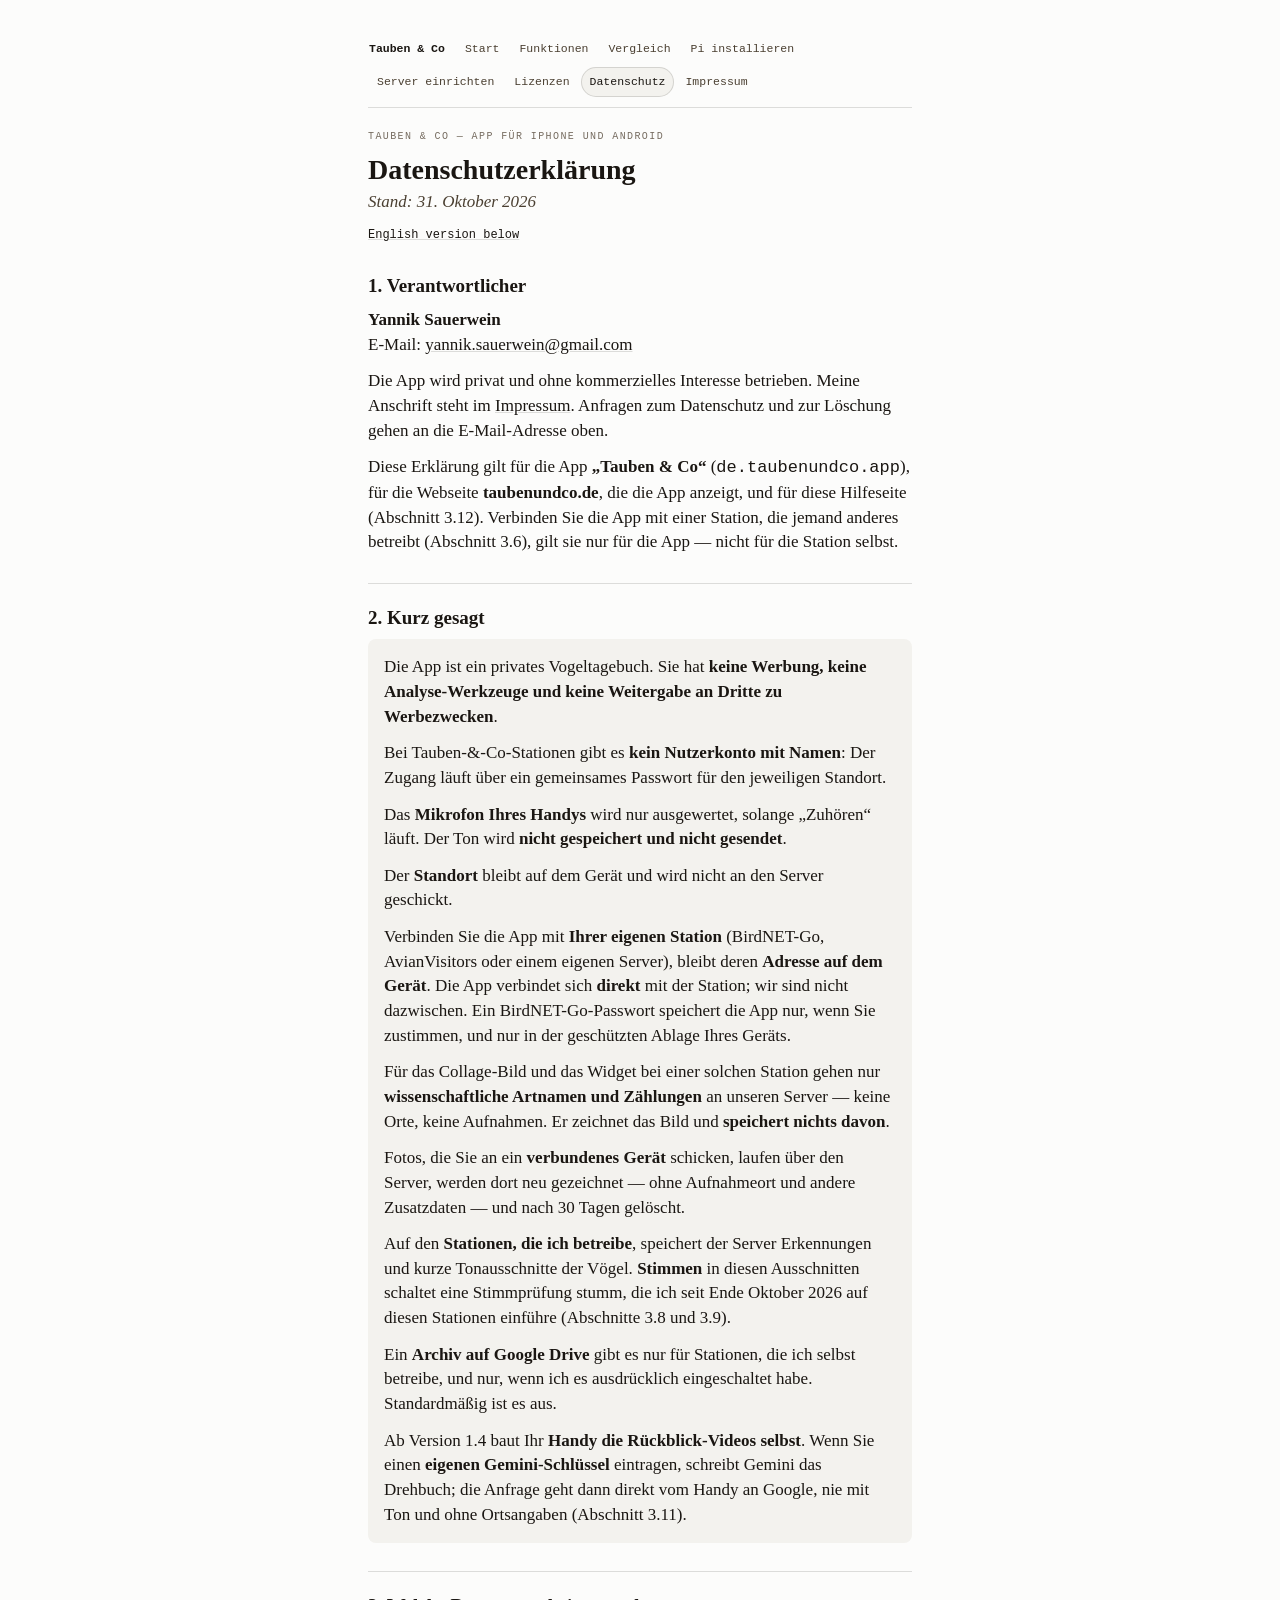
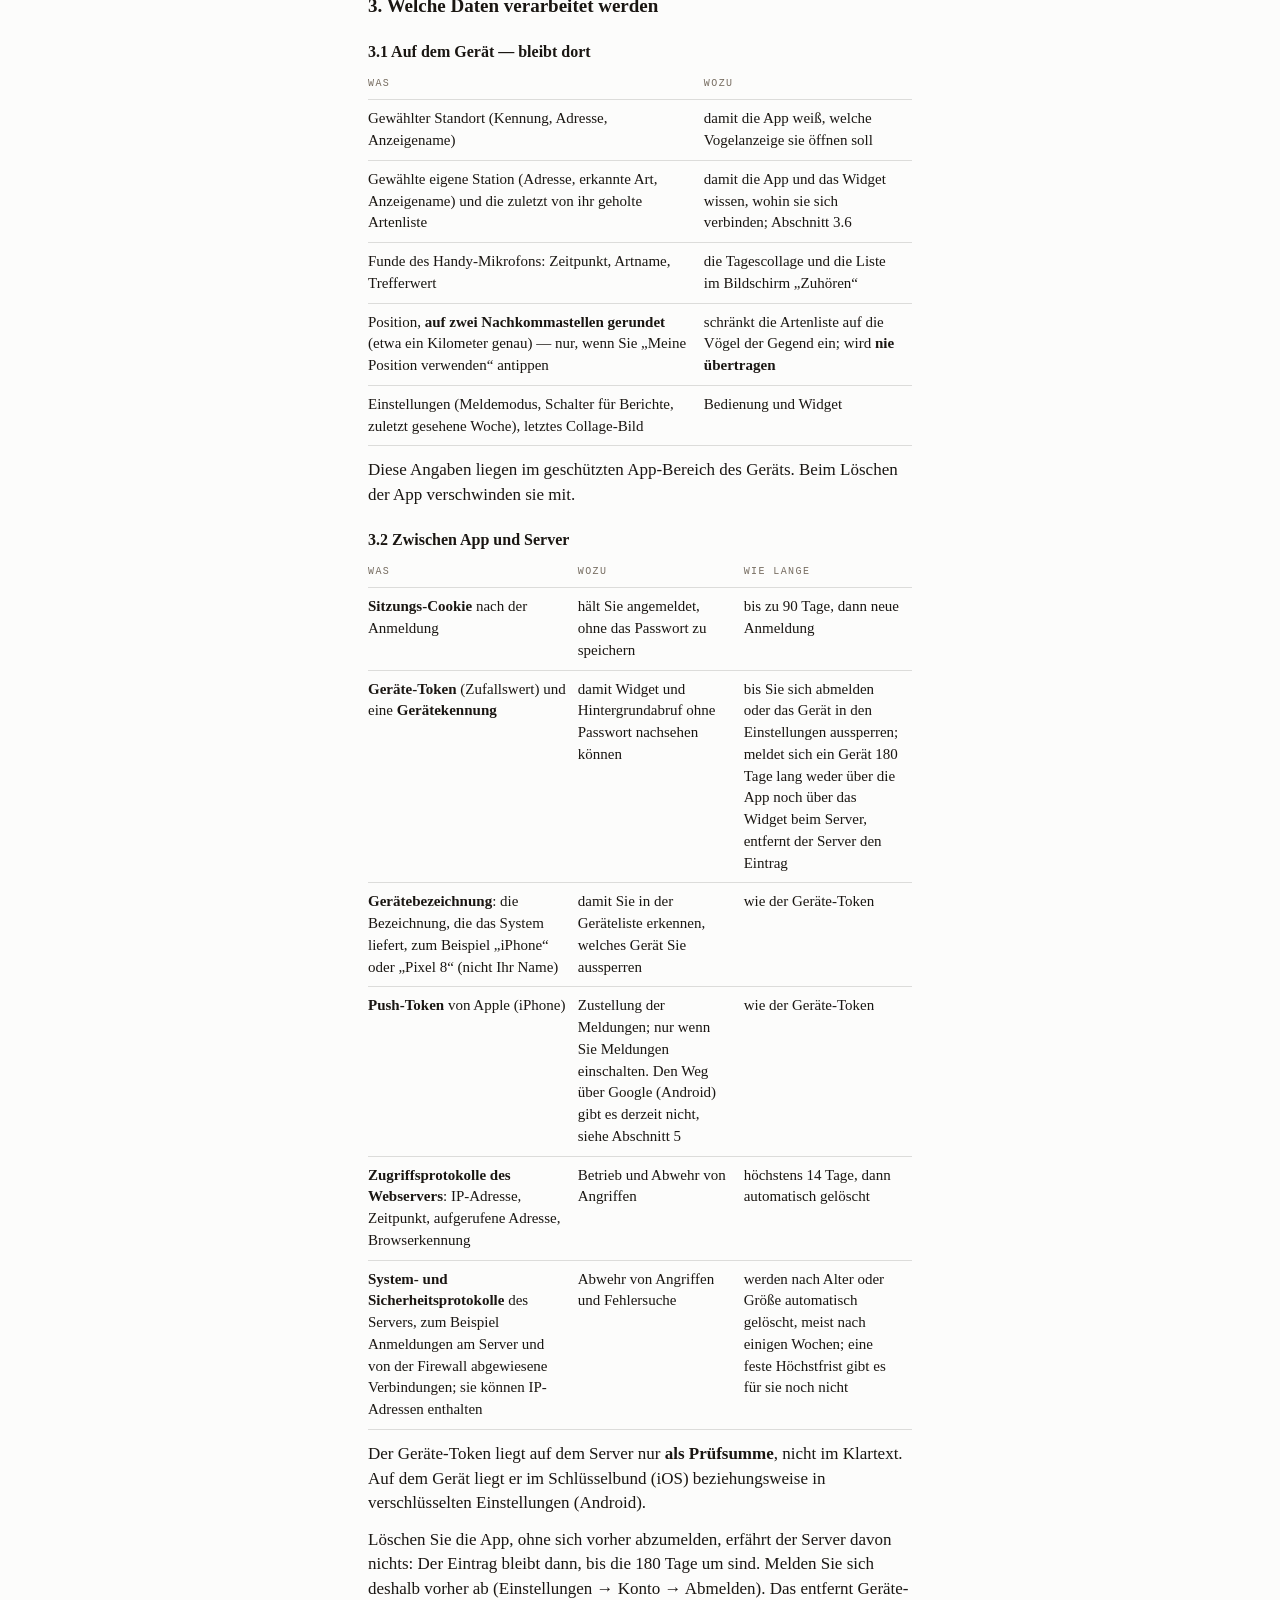
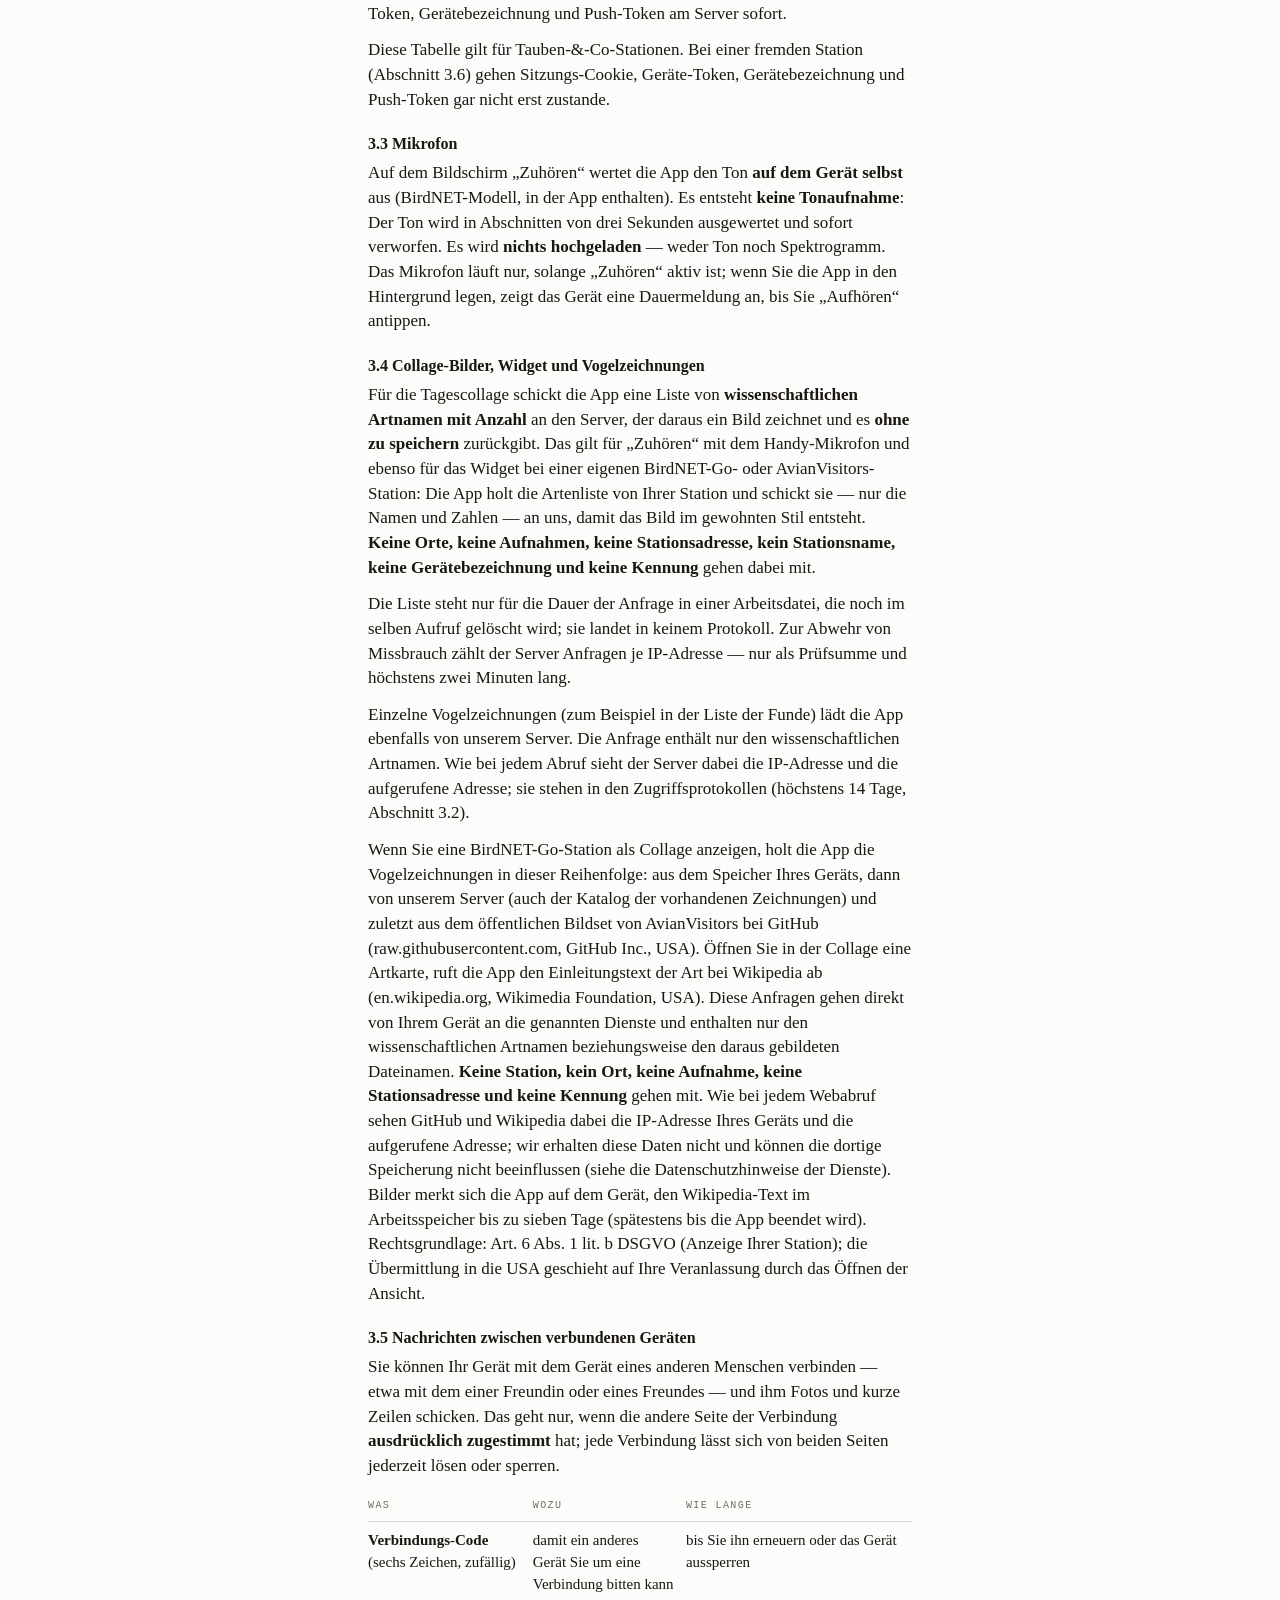
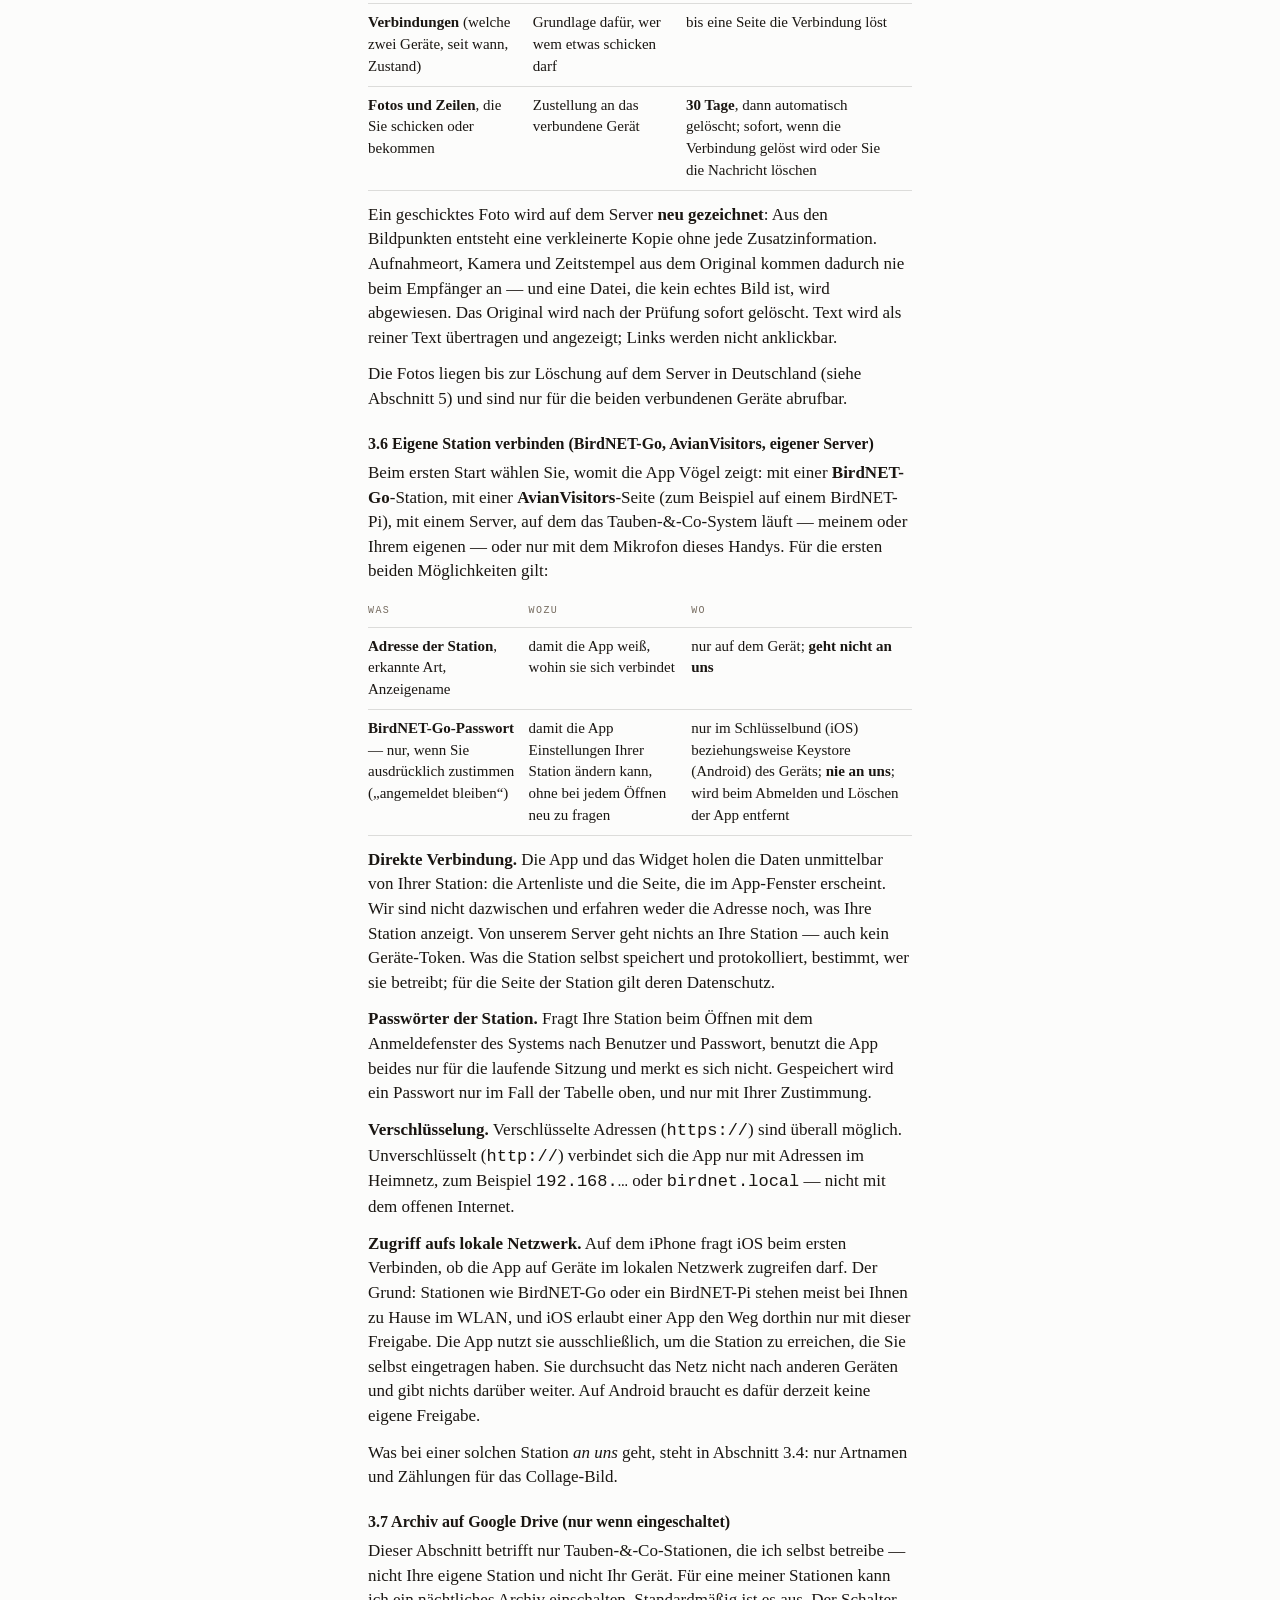
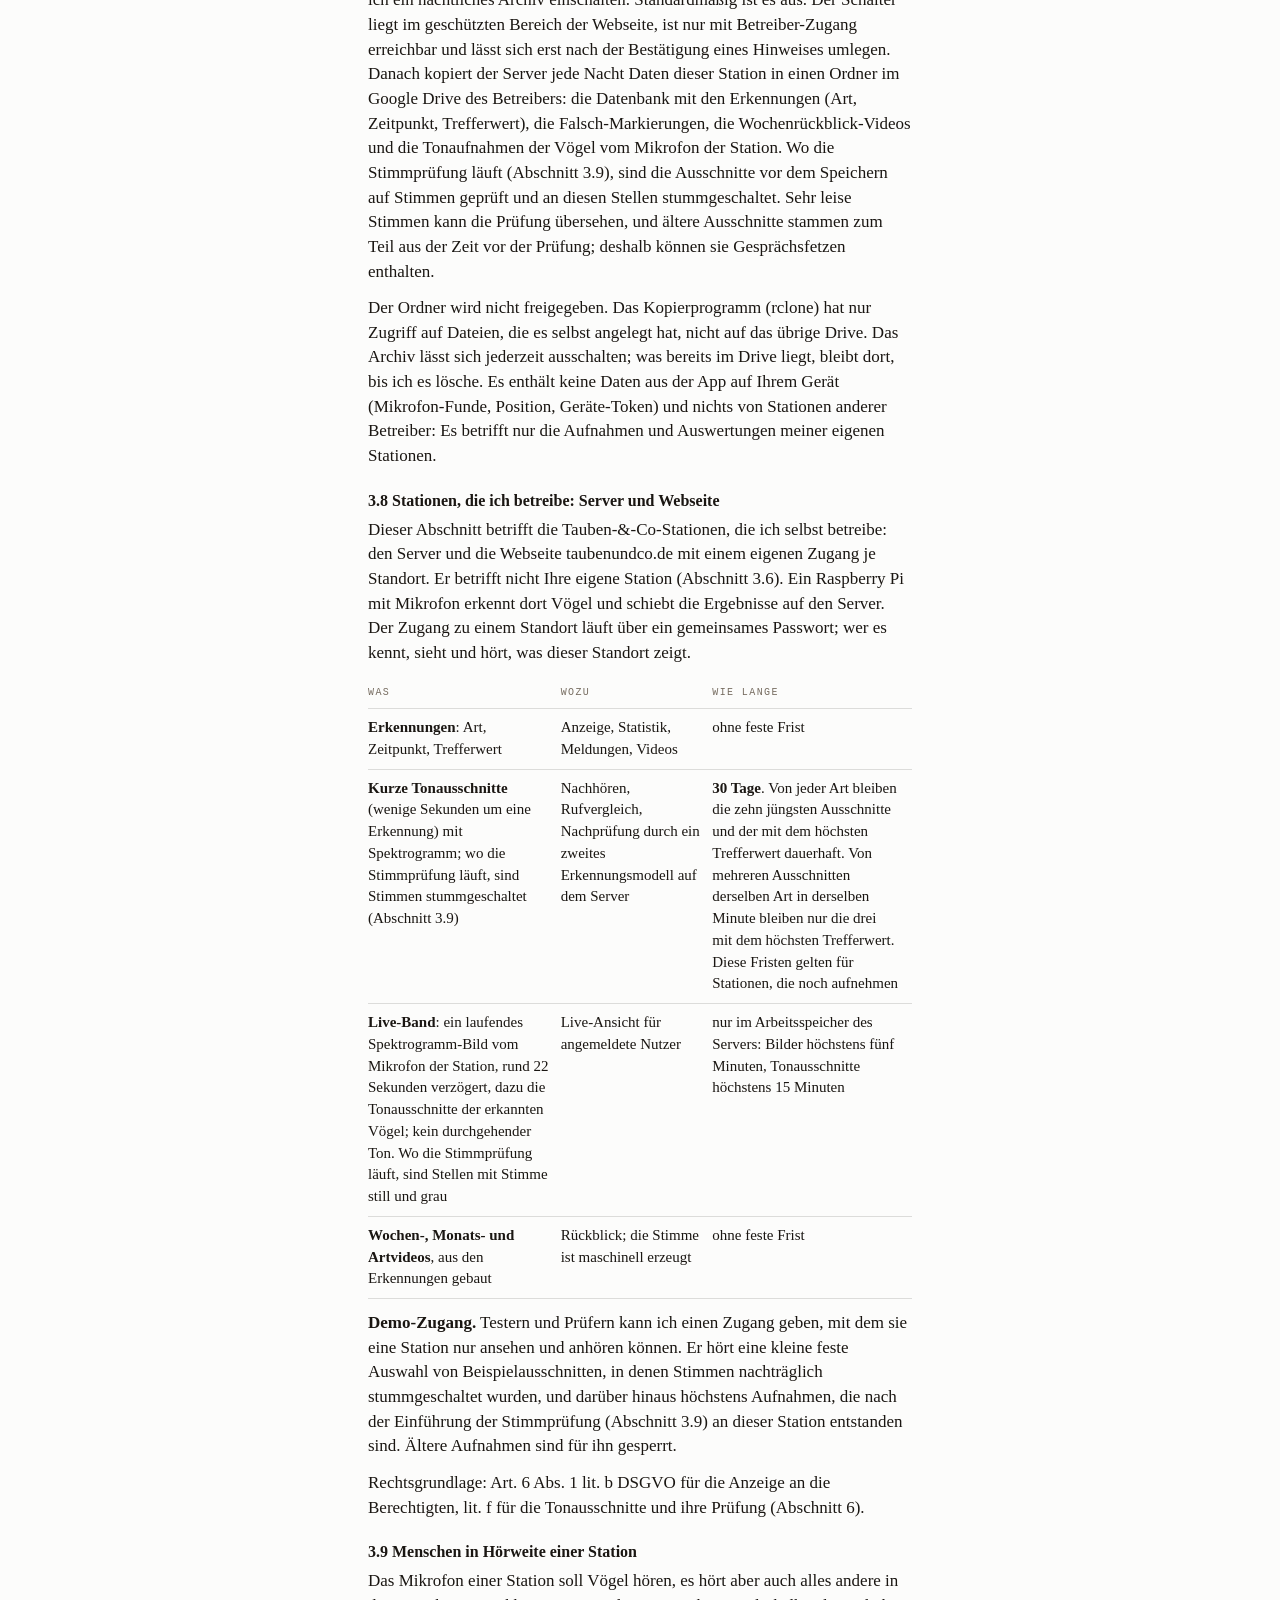
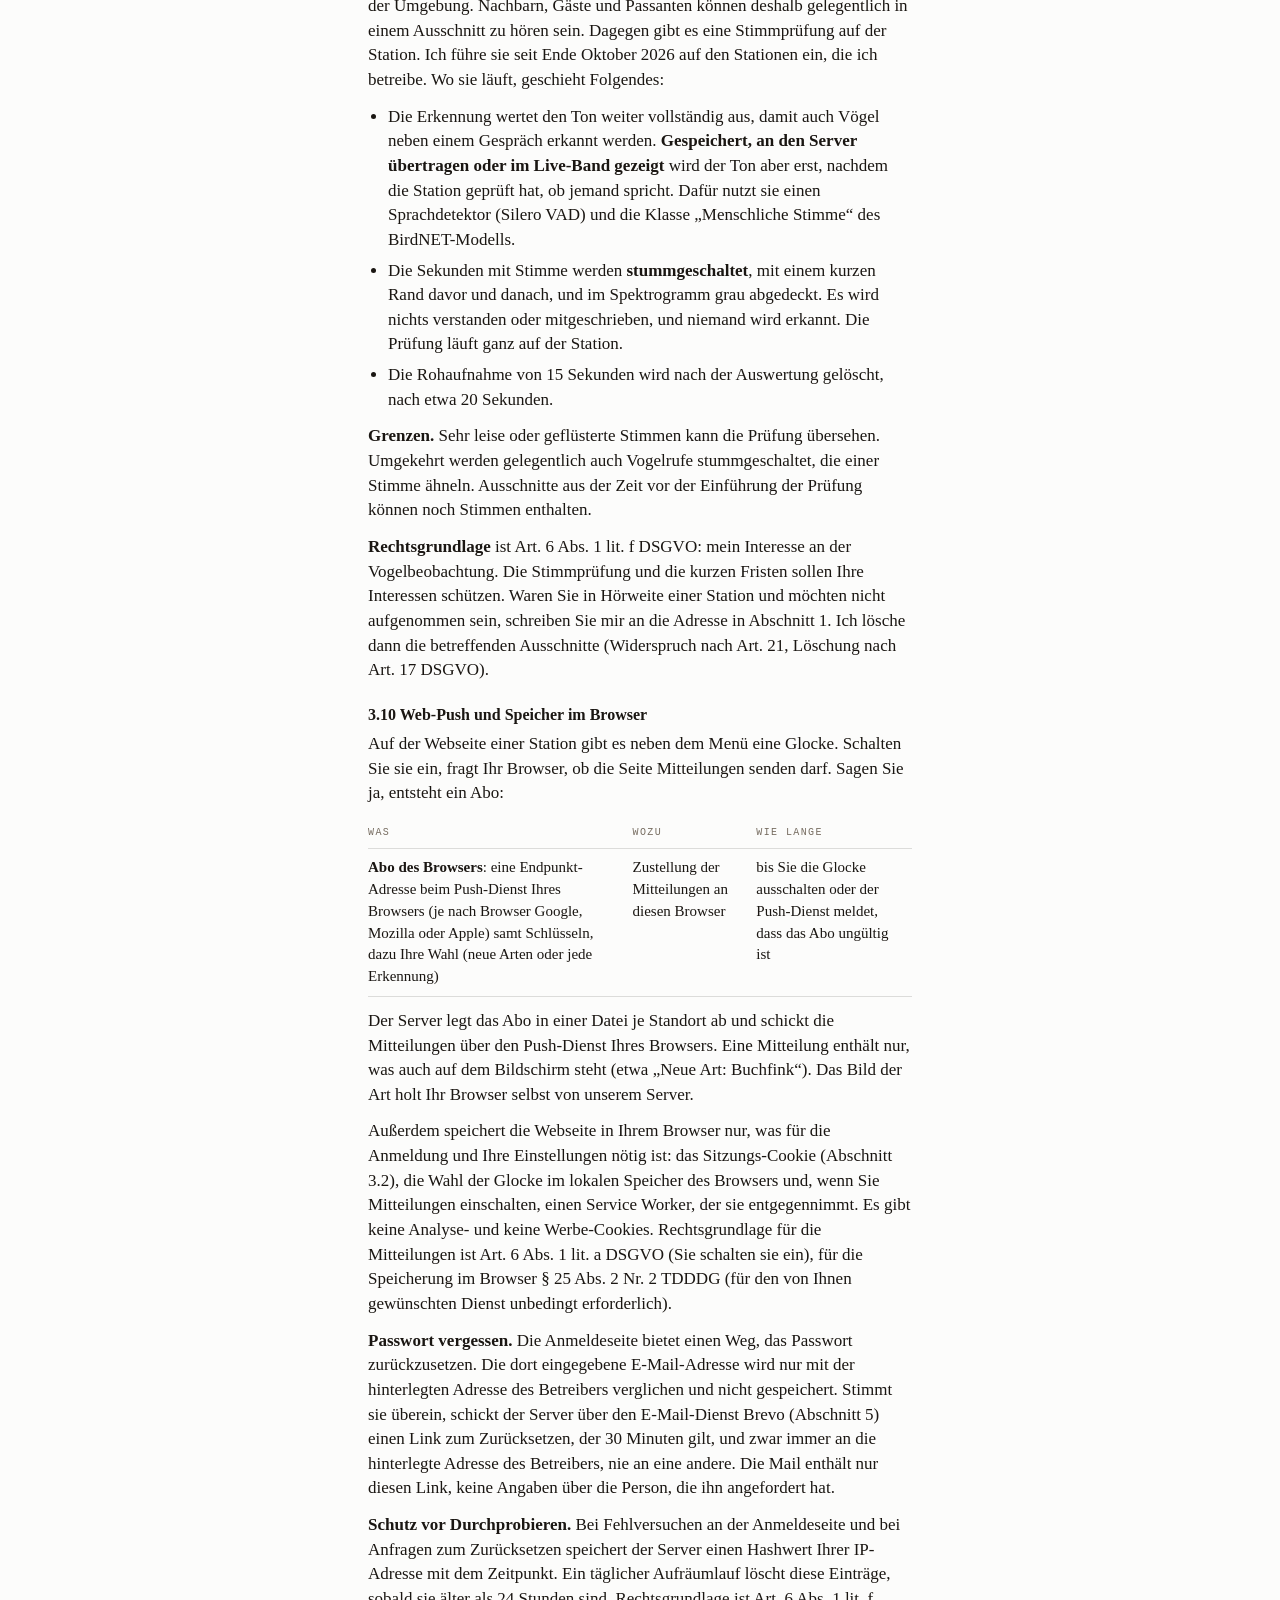
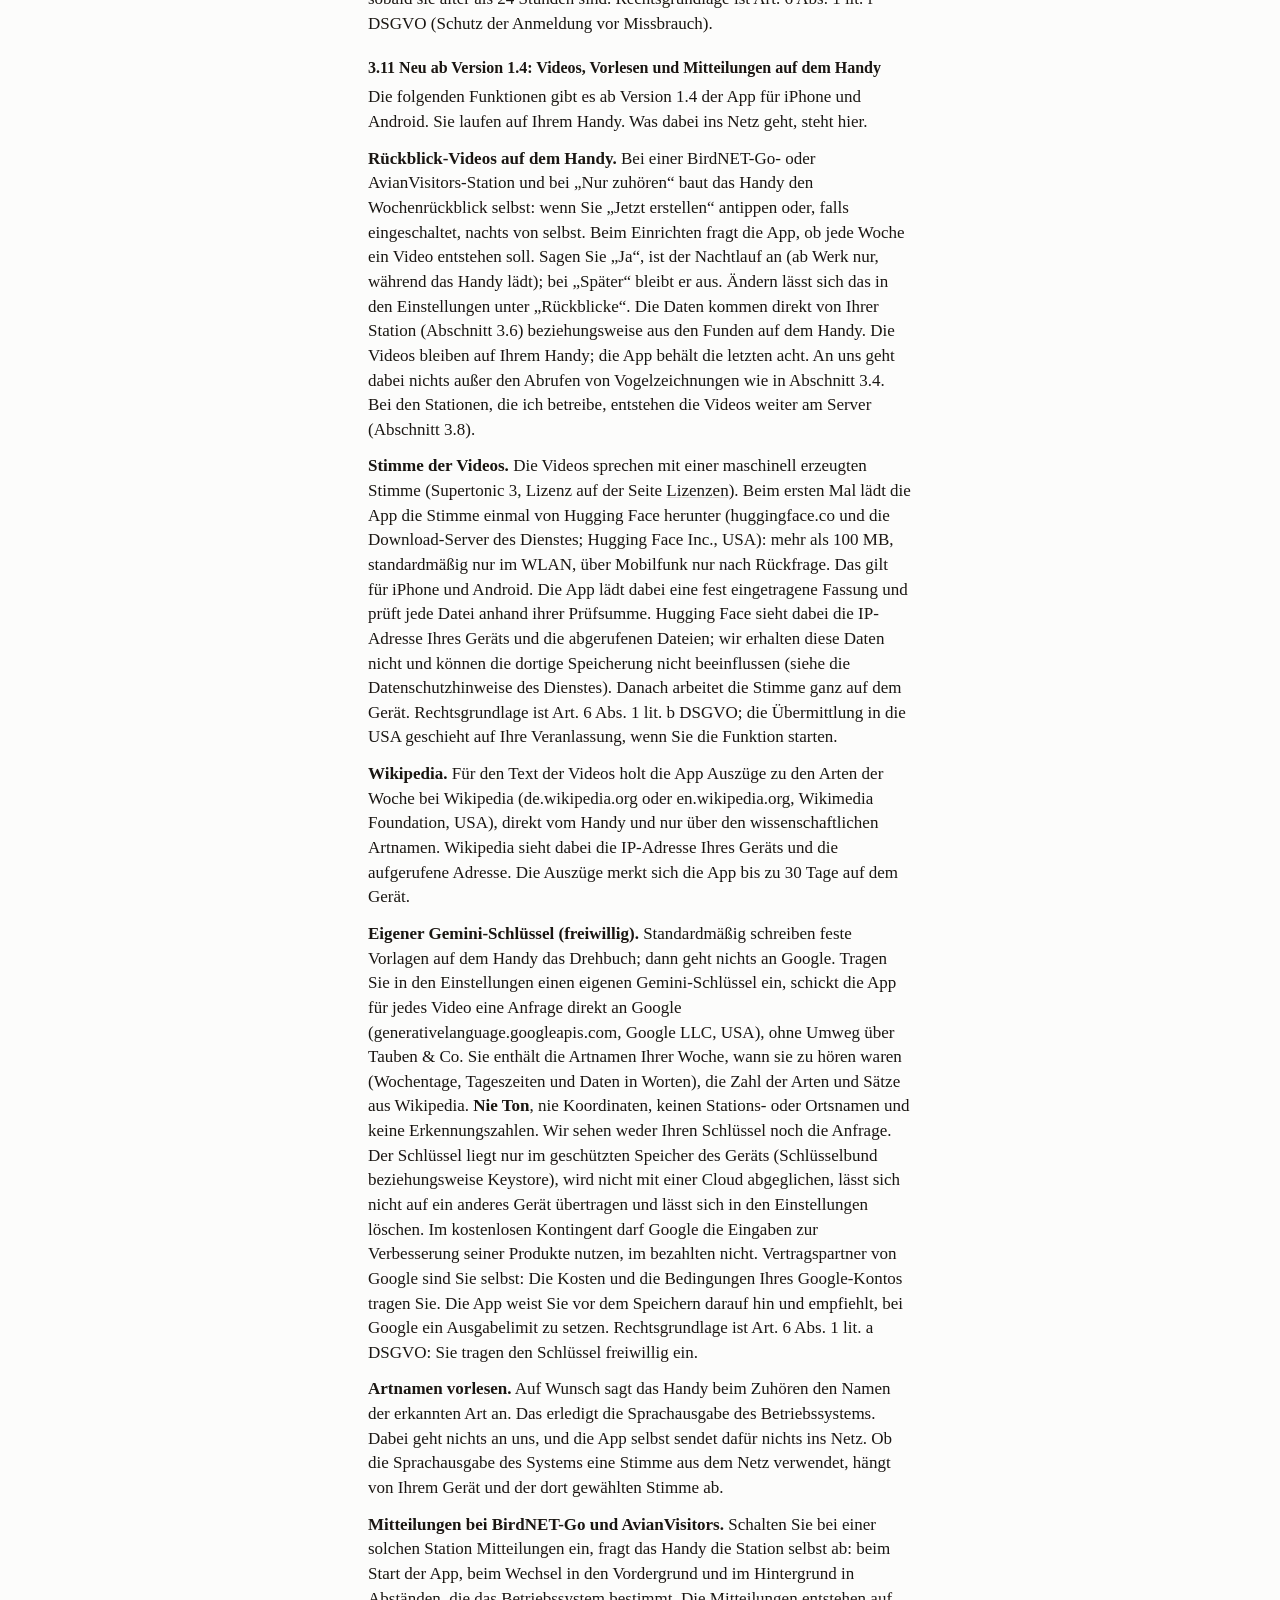
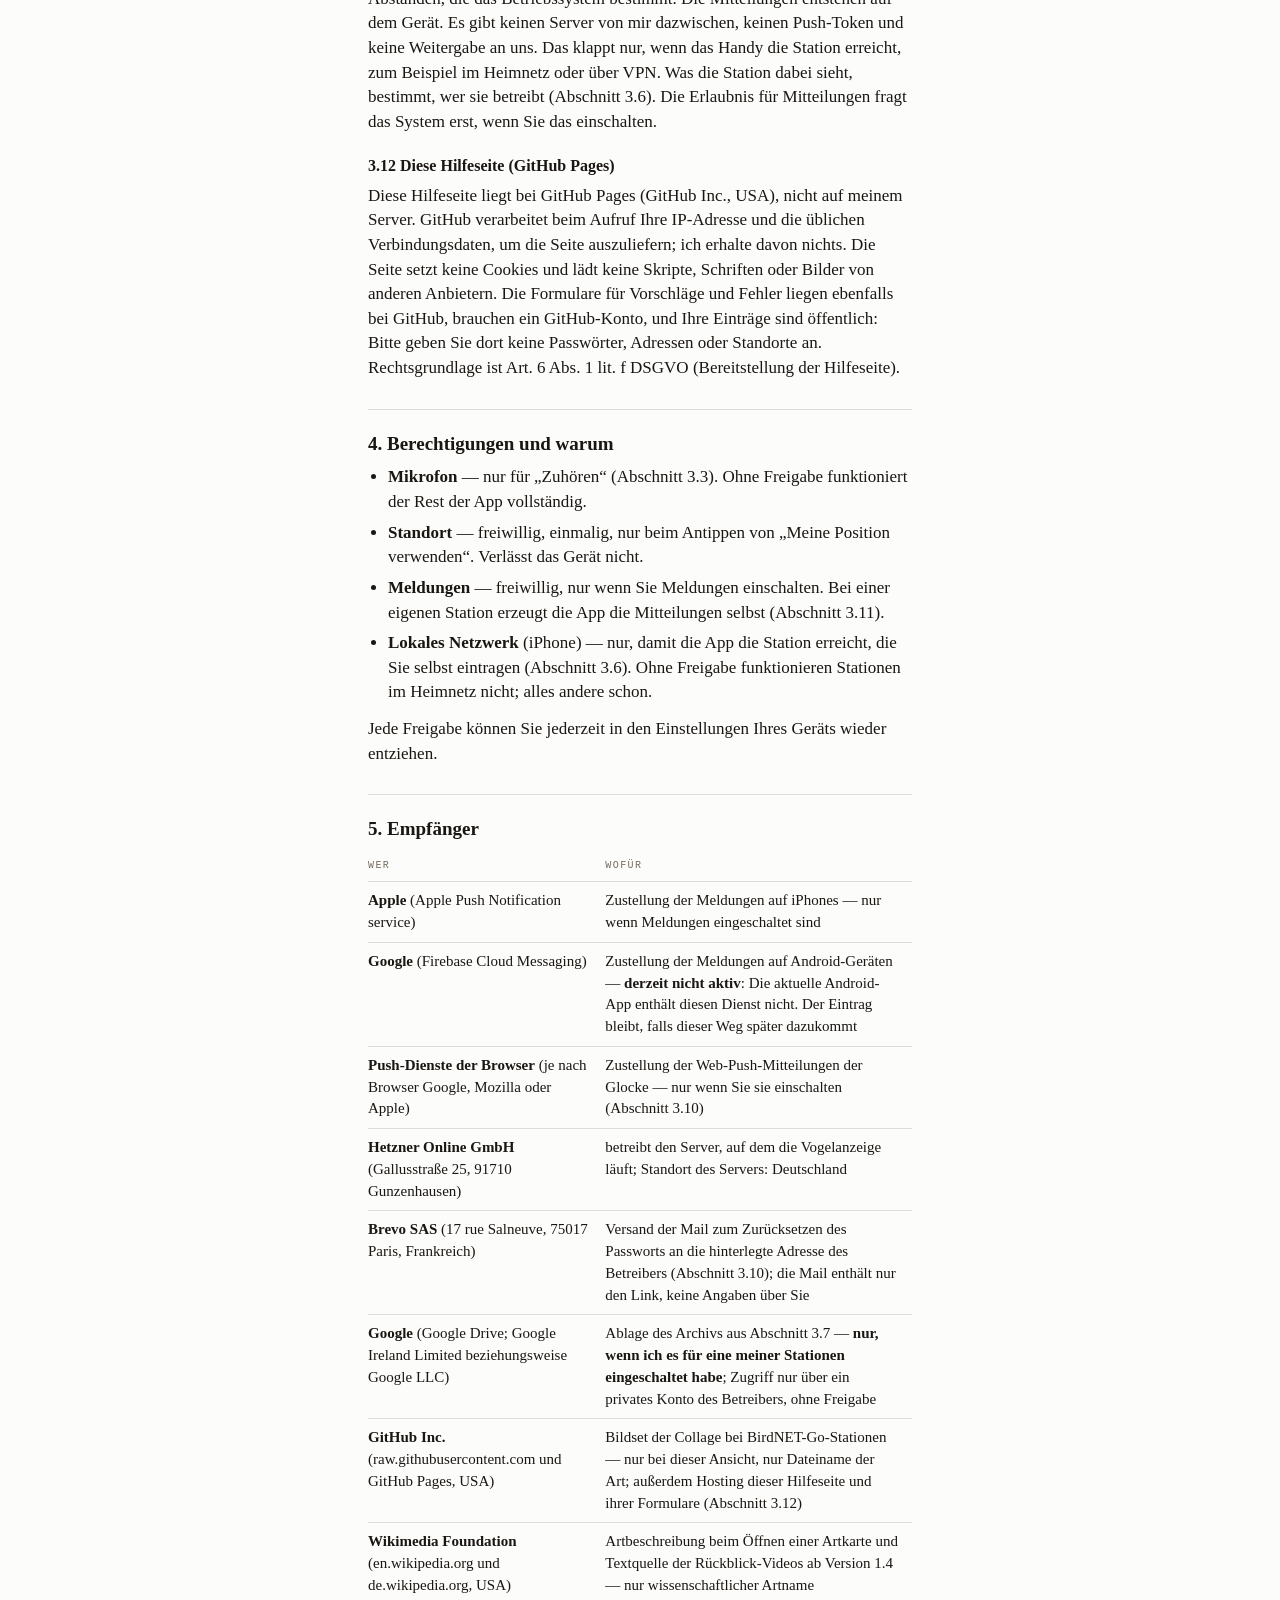
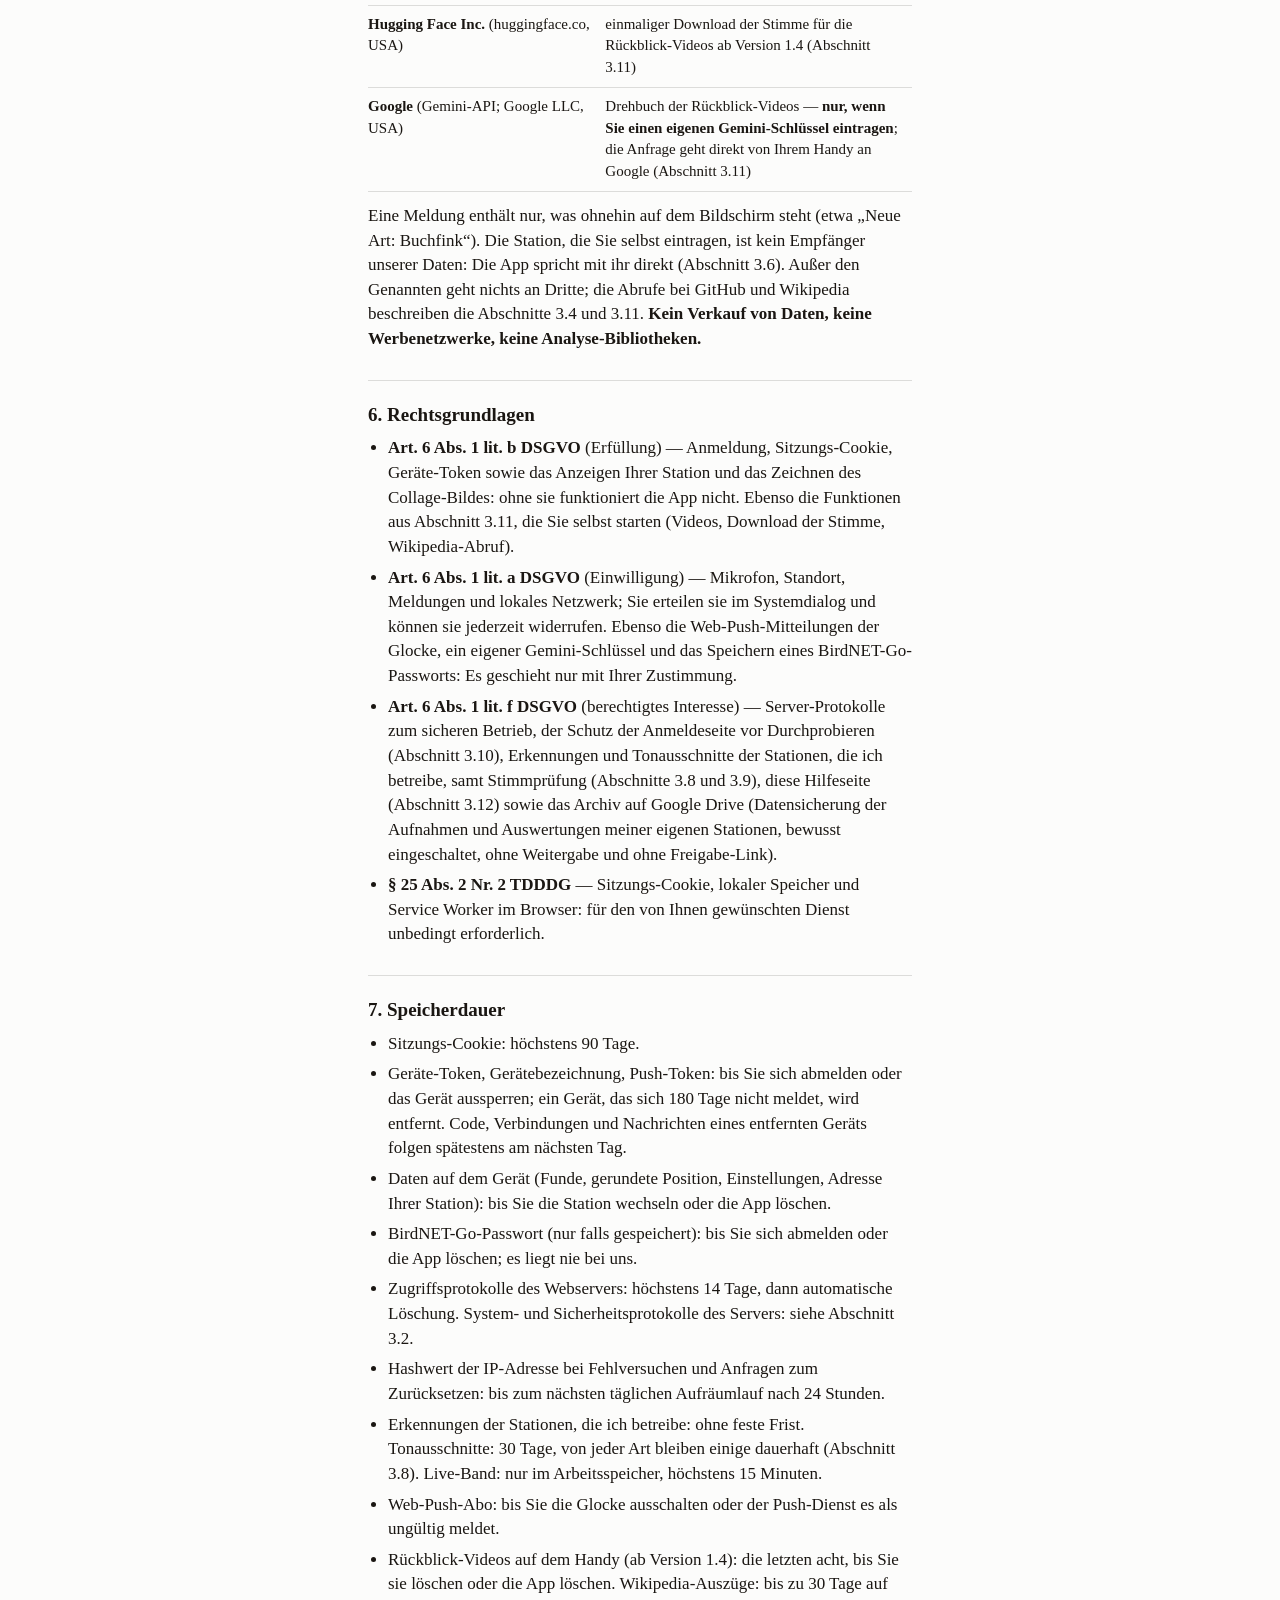
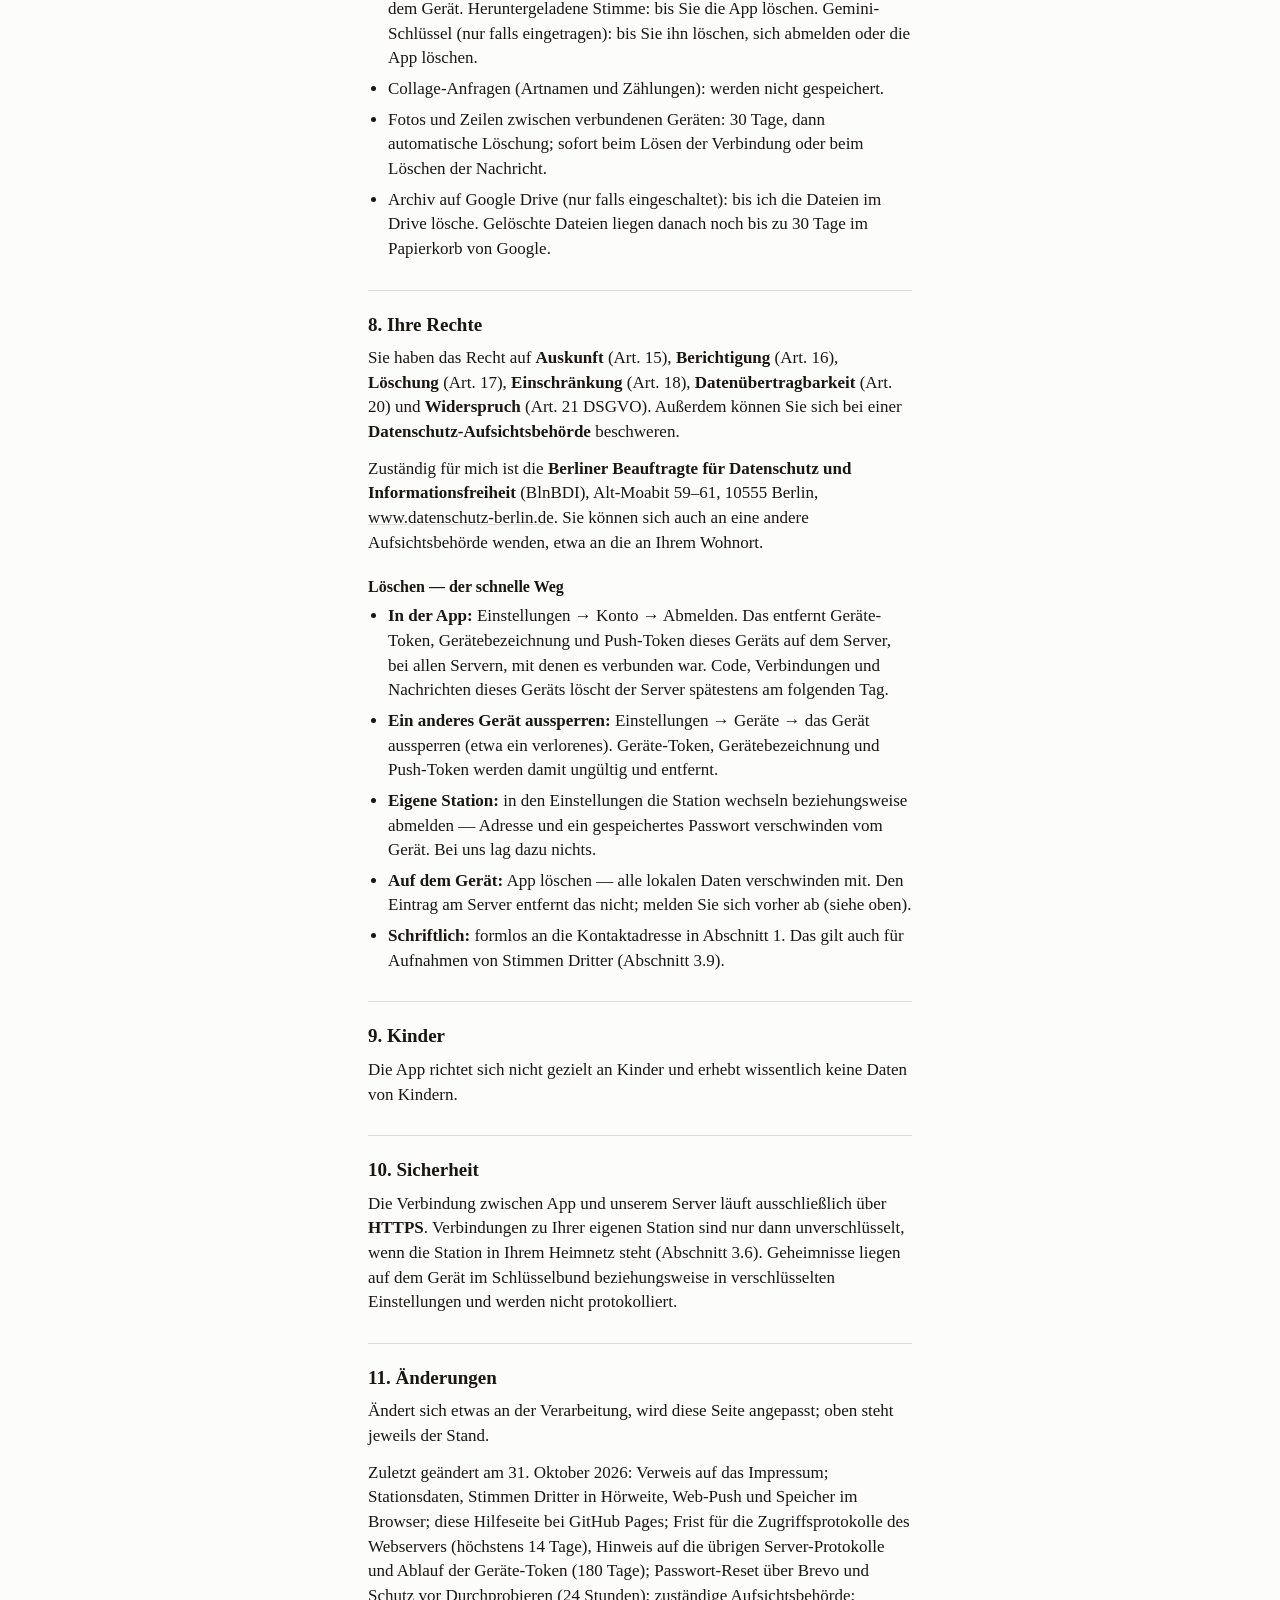
==== commit 8ada6f8e: "Impressum, Datenschutz-Update und Lizenzen (Stand 31.10.2026) - Impressum nach § 18 Abs. 1 MStV - Da" ====
--- a/datenschutz.html
+++ b/datenschutz.html
@@ -5,21 +5,6 @@
 <meta name="viewport" content="width=device-width, initial-scale=1">
 <meta name="robots" content="noindex">
 <title>Datenschutz — Tauben &amp; Co · Privacy policy</title>
-<!--
-  Datenschutzerklaerung fuer die App "Tauben & Co".
-  Pflichtangabe in der Google Play Console (Mikrofon + Standort) und
-  sinnvoll fuer TestFlight. Inhalt aus docs/ARCHITEKTUR.md §7 und §10;
-  Stand 23.10.2026 um eigene Stationen, Collage/Widget und Drive-Archiv
-  erweitert (docs/STAND-DATENSCHUTZ.md). Deutsch zuerst, darunter dieselbe
-  Erklaerung auf Englisch (Abschnitte #de und #en, eine Datei, ein Aufruf).
-
-  Liegt oeffentlich VOR dem Anmelde-Tor unter /app/datenschutz.html
-  (Caddy-Ausnahme @datenschutz, siehe server/deploy-datenschutz.sh).
-  Deshalb: keine Zahlen, keine Artnamen, kein Standort in dieser Datei.
-
-  Stil: Papier/Tinte aus docs/DESIGN.md §3, alles inline, keine fremden
-  Schriften, kein Skript, kein externer Aufruf.
--->
 <style>
   :root {
     --paper:  #FCFCFB;
@@ -168,8 +153,7 @@
   }
   section { scroll-margin-top: 16px; }
 </style>
-<!-- nav-css:start -->
-<style>
+<style id="nav-css">
   .nav { display:flex; flex-wrap:wrap; gap:2px 2px; margin:0 0 22px; padding:0 0 10px;
     border-bottom:1px solid var(--hairline); font-family:ui-monospace,"SF Mono",Menlo,monospace; font-size:11.5px; letter-spacing:0; }
   .nav a { display:inline-block; padding:6px 8px; border-radius:999px; text-decoration:none; color:var(--ink2); border:1px solid transparent; }
@@ -177,22 +161,21 @@
   .nav a[aria-current="page"] { background:var(--paper2); color:var(--ink); border-color:var(--hairline); }
   .nav .marke { font-weight:700; color:var(--ink); padding-left:0; }
 </style>
-<!-- nav-css:end -->
 </head>
 <body>
 <main>
 
 <section id="de" lang="de">
 
-<!-- nav:start -->
-<nav class="nav" aria-label="Seiten"><a class="marke" href="index.html">Tauben &amp; Co</a><a href="index.html">Start</a><a href="funktionen.html">Funktionen</a><a href="vergleich.html">Vergleich</a><a href="pi-installieren.html">Pi installieren</a><a href="server-einrichten.html">Server einrichten</a><a href="lizenzen.html">Lizenzen</a><a href="datenschutz.html" aria-current="page">Datenschutz</a></nav>
-<!-- nav:end -->
+<nav class="nav" aria-label="Seiten"><a class="marke" href="index.html">Tauben &amp; Co</a><a href="index.html">Start</a><a href="funktionen.html">Funktionen</a><a href="vergleich.html">Vergleich</a><a href="pi-installieren.html">Pi installieren</a><a href="server-einrichten.html">Server einrichten</a><a href="lizenzen.html">Lizenzen</a><a href="datenschutz.html" aria-current="page">Datenschutz</a><a href="impressum.html">Impressum</a></nav>
+
+
 
 
 
   <p class="pre">Tauben &amp; Co — App für iPhone und Android</p>
   <h1>Datenschutzerklärung</h1>
-  <p class="stand">Stand: 25. Oktober 2026</p>
+  <p class="stand">Stand: 31. Oktober 2026</p>
   <p class="sprachhinweis"><a href="#en" hreflang="en">English version below</a></p>
 
   <h2>1. Verantwortlicher</h2>
@@ -201,16 +184,16 @@
     E-Mail: <a href="mailto:yannik.sauerwein@gmail.com">yannik.sauerwein@gmail.com</a>
   </p>
   <p>
-    Die App wird privat und ohne kommerzielles Interesse betrieben. Anfragen zum
-    Datenschutz und zur Löschung gehen an die E-Mail-Adresse oben; eine Anschrift
-    teile ich auf Wunsch mit.
+    Die App wird privat und ohne kommerzielles Interesse betrieben. Meine Anschrift
+    steht im <a href="impressum.html">Impressum</a>. Anfragen zum Datenschutz und zur
+    Löschung gehen an die E-Mail-Adresse oben.
   </p>
   <p>
     Diese Erklärung gilt für die App <strong>„Tauben &amp; Co“</strong>
-    (<code>de.taubenundco.app</code>) und für die Webseite
-    <strong>taubenundco.de</strong>, die die App anzeigt. Verbinden Sie die App mit
-    einer Station, die jemand anderes betreibt (Abschnitt 3.6), gilt sie nur für die
-    App — nicht für die Station selbst.
+    (<code>de.taubenundco.app</code>), für die Webseite
+    <strong>taubenundco.de</strong>, die die App anzeigt, und für diese Hilfeseite
+    (Abschnitt 3.12). Verbinden Sie die App mit einer Station, die jemand anderes
+    betreibt (Abschnitt 3.6), gilt sie nur für die App — nicht für die Station selbst.
   </p>
 
   <h2>2. Kurz gesagt</h2>
@@ -250,9 +233,21 @@
       Zusatzdaten — und nach 30 Tagen gelöscht.
     </p>
     <p>
+      Auf den <strong>Stationen, die ich betreibe</strong>, speichert der Server
+      Erkennungen und kurze Tonausschnitte der Vögel. <strong>Stimmen</strong> in diesen
+      Ausschnitten schaltet eine Stimmprüfung stumm, die ich seit Ende Oktober 2026 auf
+      diesen Stationen einführe (Abschnitte 3.8 und 3.9).
+    </p>
+    <p>
       Ein <strong>Archiv auf Google Drive</strong> gibt es nur für Stationen, die ich
       selbst betreibe, und nur, wenn ich es ausdrücklich eingeschaltet habe.
       Standardmäßig ist es aus.
+    </p>
+    <p>
+      Ab Version 1.4 baut Ihr <strong>Handy die Rückblick-Videos selbst</strong>. Wenn
+      Sie einen <strong>eigenen Gemini-Schlüssel</strong> eintragen, schreibt Gemini das
+      Drehbuch; die Anfrage geht dann direkt vom Handy an Google, nie mit Ton und ohne
+      Ortsangaben (Abschnitt 3.11).
     </p>
   </div>
 
@@ -303,24 +298,35 @@
       <td><strong>Geräte-Token</strong> (Zufallswert) und eine
           <strong>Gerätekennung</strong></td>
       <td>damit Widget und Hintergrundabruf ohne Passwort nachsehen können</td>
-      <td>bis Sie das Gerät in den Einstellungen aussperren oder die App
-          löschen</td>
-    </tr>
-    <tr>
-      <td><strong>Gerätename</strong> (zum Beispiel „iPhone von Anna“)</td>
+      <td>bis Sie sich abmelden oder das Gerät in den Einstellungen aussperren;
+          meldet sich ein Gerät 180 Tage lang weder über die App noch über das Widget
+          beim Server, entfernt der Server den Eintrag</td>
+    </tr>
+    <tr>
+      <td><strong>Gerätebezeichnung</strong>: die Bezeichnung, die das System liefert,
+          zum Beispiel „iPhone“ oder „Pixel 8“ (nicht Ihr Name)</td>
       <td>damit Sie in der Geräteliste erkennen, welches Gerät Sie aussperren</td>
       <td>wie der Geräte-Token</td>
     </tr>
     <tr>
-      <td><strong>Push-Token</strong> von Apple oder Google</td>
-      <td>Zustellung der Meldungen; nur wenn Sie Meldungen einschalten</td>
+      <td><strong>Push-Token</strong> von Apple (iPhone)</td>
+      <td>Zustellung der Meldungen; nur wenn Sie Meldungen einschalten. Den Weg
+          über Google (Android) gibt es derzeit nicht, siehe Abschnitt 5</td>
       <td>wie der Geräte-Token</td>
     </tr>
     <tr>
-      <td><strong>Server-Protokolle</strong>: IP-Adresse, Zeitpunkt, aufgerufene
-          Adresse</td>
+      <td><strong>Zugriffsprotokolle des Webservers</strong>: IP-Adresse, Zeitpunkt,
+          aufgerufene Adresse, Browserkennung</td>
       <td>Betrieb und Abwehr von Angriffen</td>
-      <td>kurzfristig, dann automatisch gelöscht</td>
+      <td>höchstens 14 Tage, dann automatisch gelöscht</td>
+    </tr>
+    <tr>
+      <td><strong>System- und Sicherheitsprotokolle</strong> des Servers, zum Beispiel
+          Anmeldungen am Server und von der Firewall abgewiesene Verbindungen; sie
+          können IP-Adressen enthalten</td>
+      <td>Abwehr von Angriffen und Fehlersuche</td>
+      <td>werden nach Alter oder Größe automatisch gelöscht, meist nach einigen Wochen;
+          eine feste Höchstfrist gibt es für sie noch nicht</td>
     </tr>
   </table>
   <p>
@@ -329,8 +335,14 @@
     verschlüsselten Einstellungen (Android).
   </p>
   <p>
+    Löschen Sie die App, ohne sich vorher abzumelden, erfährt der Server davon nichts:
+    Der Eintrag bleibt dann, bis die 180 Tage um sind. Melden Sie sich deshalb vorher
+    ab (Einstellungen → Konto → Abmelden). Das entfernt Geräte-Token,
+    Gerätebezeichnung und Push-Token am Server sofort.
+  </p>
+  <p>
     Diese Tabelle gilt für Tauben-&amp;-Co-Stationen. Bei einer fremden Station
-    (Abschnitt 3.6) gehen Sitzungs-Cookie, Geräte-Token, Gerätename und Push-Token
+    (Abschnitt 3.6) gehen Sitzungs-Cookie, Geräte-Token, Gerätebezeichnung und Push-Token
     gar nicht erst zustande.
   </p>
 
@@ -355,7 +367,7 @@
     die Artenliste von Ihrer Station und schickt sie — nur die Namen und
     Zahlen — an uns, damit das Bild im gewohnten Stil entsteht.
     <strong>Keine Orte, keine Aufnahmen, keine Stationsadresse, kein Stationsname,
-    kein Gerätename und keine Kennung</strong> gehen dabei mit.
+    keine Gerätebezeichnung und keine Kennung</strong> gehen dabei mit.
   </p>
   <p>
     Die Liste steht nur für die Dauer der Anfrage in einer Arbeitsdatei, die noch
@@ -367,7 +379,8 @@
     Einzelne Vogelzeichnungen (zum Beispiel in der Liste der Funde) lädt die App
     ebenfalls von unserem Server. Die Anfrage enthält nur den wissenschaftlichen
     Artnamen. Wie bei jedem Abruf sieht der Server dabei die IP-Adresse und die
-    aufgerufene Adresse in den kurzlebigen Server-Protokollen (Abschnitt 3.2).
+    aufgerufene Adresse; sie stehen in den Zugriffsprotokollen (höchstens 14 Tage,
+    Abschnitt 3.2).
   </p>
   <p>
     Wenn Sie eine BirdNET-Go-Station als Collage anzeigen, holt die App die
@@ -501,8 +514,10 @@
     einen Ordner im Google Drive des Betreibers: die Datenbank mit den Erkennungen
     (Art, Zeitpunkt, Trefferwert), die Falsch-Markierungen, die
     Wochenrückblick-Videos und die Tonaufnahmen der Vögel vom Mikrofon der Station.
-    Die Aufnahmen können leise Gesprächsfetzen enthalten, weil der Filter für
-    menschliche Stimmen nur Ausschnitte mit klar hörbarer Stimme stummschaltet.
+    Wo die Stimmprüfung läuft (Abschnitt 3.9), sind die Ausschnitte vor dem Speichern auf
+    Stimmen geprüft und an diesen Stellen stummgeschaltet. Sehr leise Stimmen kann die
+    Prüfung übersehen, und ältere Ausschnitte stammen zum Teil aus der Zeit vor der Prüfung;
+    deshalb können sie Gesprächsfetzen enthalten.
   </p>
   <p>
     Der Ordner wird nicht freigegeben. Das Kopierprogramm (rclone) hat nur Zugriff
@@ -514,6 +529,223 @@
     Stationen.
   </p>
 
+  <h3>3.8 Stationen, die ich betreibe: Server und Webseite</h3>
+  <p>
+    Dieser Abschnitt betrifft die Tauben-&amp;-Co-Stationen, die ich selbst betreibe: den
+    Server und die Webseite taubenundco.de mit einem eigenen Zugang je Standort. Er betrifft
+    nicht Ihre eigene Station (Abschnitt 3.6). Ein Raspberry Pi mit Mikrofon erkennt dort
+    Vögel und schiebt die Ergebnisse auf den Server. Der Zugang zu einem Standort läuft über
+    ein gemeinsames Passwort; wer es kennt, sieht und hört, was dieser Standort zeigt.
+  </p>
+  <table>
+    <tr><th>Was</th><th>Wozu</th><th>Wie lange</th></tr>
+    <tr>
+      <td><strong>Erkennungen</strong>: Art, Zeitpunkt, Trefferwert</td>
+      <td>Anzeige, Statistik, Meldungen, Videos</td>
+      <td>ohne feste Frist</td>
+    </tr>
+    <tr>
+      <td><strong>Kurze Tonausschnitte</strong> (wenige Sekunden um eine Erkennung) mit
+          Spektrogramm; wo die Stimmprüfung läuft, sind Stimmen stummgeschaltet
+          (Abschnitt 3.9)</td>
+      <td>Nachhören, Rufvergleich, Nachprüfung durch ein zweites Erkennungsmodell auf
+          dem Server</td>
+      <td><strong>30 Tage</strong>. Von jeder Art bleiben die zehn jüngsten Ausschnitte und
+          der mit dem höchsten Trefferwert dauerhaft. Von mehreren Ausschnitten derselben Art
+          in derselben Minute bleiben nur die drei mit dem höchsten Trefferwert. Diese Fristen
+          gelten für Stationen, die noch aufnehmen</td>
+    </tr>
+    <tr>
+      <td><strong>Live-Band</strong>: ein laufendes Spektrogramm-Bild vom Mikrofon der Station,
+          rund 22 Sekunden verzögert, dazu die Tonausschnitte der erkannten Vögel; kein
+          durchgehender Ton. Wo die Stimmprüfung läuft, sind Stellen mit Stimme still und grau</td>
+      <td>Live-Ansicht für angemeldete Nutzer</td>
+      <td>nur im Arbeitsspeicher des Servers: Bilder höchstens fünf Minuten,
+          Tonausschnitte höchstens 15 Minuten</td>
+    </tr>
+    <tr>
+      <td><strong>Wochen-, Monats- und Artvideos</strong>, aus den Erkennungen gebaut</td>
+      <td>Rückblick; die Stimme ist maschinell erzeugt</td>
+      <td>ohne feste Frist</td>
+    </tr>
+  </table>
+  <p>
+    <strong>Demo-Zugang.</strong> Testern und Prüfern kann ich einen Zugang geben, mit dem
+    sie eine Station nur ansehen und anhören können. Er hört eine kleine feste Auswahl von
+    Beispielausschnitten, in denen Stimmen nachträglich stummgeschaltet wurden, und darüber
+    hinaus höchstens Aufnahmen, die nach der Einführung der Stimmprüfung (Abschnitt 3.9) an
+    dieser Station entstanden sind. Ältere Aufnahmen sind für ihn gesperrt.
+  </p>
+  <p>
+    Rechtsgrundlage: Art. 6 Abs. 1 lit. b DSGVO für die Anzeige an die Berechtigten, lit. f
+    für die Tonausschnitte und ihre Prüfung (Abschnitt 6).
+  </p>
+
+  <h3>3.9 Menschen in Hörweite einer Station</h3>
+  <p>
+    Das Mikrofon einer Station soll Vögel hören, es hört aber auch alles andere in der
+    Umgebung. Nachbarn, Gäste und Passanten können deshalb gelegentlich in einem Ausschnitt
+    zu hören sein. Dagegen gibt es eine Stimmprüfung auf der Station. Ich führe sie seit Ende
+    Oktober 2026 auf den Stationen ein, die ich betreibe. Wo sie läuft, geschieht
+    Folgendes:
+  </p>
+  <ul>
+    <li>Die Erkennung wertet den Ton weiter vollständig aus, damit auch Vögel neben einem
+        Gespräch erkannt werden. <strong>Gespeichert, an den Server übertragen oder im
+        Live-Band gezeigt</strong> wird der Ton aber erst, nachdem die Station geprüft hat,
+        ob jemand spricht. Dafür nutzt sie einen Sprachdetektor (Silero VAD) und die Klasse
+        „Menschliche Stimme“ des BirdNET-Modells.</li>
+    <li>Die Sekunden mit Stimme werden <strong>stummgeschaltet</strong>, mit einem kurzen
+        Rand davor und danach, und im Spektrogramm grau abgedeckt. Es wird nichts
+        verstanden oder mitgeschrieben, und niemand wird erkannt. Die Prüfung läuft ganz auf
+        der Station.</li>
+    <li>Die Rohaufnahme von 15 Sekunden wird nach der Auswertung gelöscht, nach etwa
+        20 Sekunden.</li>
+  </ul>
+  <p>
+    <strong>Grenzen.</strong> Sehr leise oder geflüsterte Stimmen kann die Prüfung
+    übersehen. Umgekehrt werden gelegentlich auch Vogelrufe stummgeschaltet, die einer
+    Stimme ähneln. Ausschnitte aus der Zeit vor der Einführung der Prüfung können noch
+    Stimmen enthalten.
+  </p>
+  <p>
+    <strong>Rechtsgrundlage</strong> ist Art. 6 Abs. 1 lit. f DSGVO: mein Interesse an der
+    Vogelbeobachtung. Die Stimmprüfung und die kurzen Fristen sollen Ihre Interessen
+    schützen. Waren Sie in Hörweite einer Station und möchten nicht aufgenommen sein, schreiben
+    Sie mir an die Adresse in Abschnitt 1. Ich lösche dann die betreffenden Ausschnitte
+    (Widerspruch nach Art. 21, Löschung nach Art. 17 DSGVO).
+  </p>
+
+  <h3>3.10 Web-Push und Speicher im Browser</h3>
+  <p>
+    Auf der Webseite einer Station gibt es neben dem Menü eine Glocke. Schalten Sie sie ein,
+    fragt Ihr Browser, ob die Seite Mitteilungen senden darf. Sagen Sie ja, entsteht ein
+    Abo:
+  </p>
+  <table>
+    <tr><th>Was</th><th>Wozu</th><th>Wie lange</th></tr>
+    <tr>
+      <td><strong>Abo des Browsers</strong>: eine Endpunkt-Adresse beim Push-Dienst Ihres
+          Browsers (je nach Browser Google, Mozilla oder Apple) samt Schlüsseln, dazu Ihre
+          Wahl (neue Arten oder jede Erkennung)</td>
+      <td>Zustellung der Mitteilungen an diesen Browser</td>
+      <td>bis Sie die Glocke ausschalten oder der Push-Dienst meldet, dass das Abo ungültig
+          ist</td>
+    </tr>
+  </table>
+  <p>
+    Der Server legt das Abo in einer Datei je Standort ab und schickt die Mitteilungen über
+    den Push-Dienst Ihres Browsers. Eine Mitteilung enthält nur, was auch auf dem Bildschirm
+    steht (etwa „Neue Art: Buchfink“). Das Bild der Art holt Ihr Browser selbst von unserem
+    Server.
+  </p>
+  <p>
+    Außerdem speichert die Webseite in Ihrem Browser nur, was für die Anmeldung und Ihre
+    Einstellungen nötig ist: das Sitzungs-Cookie (Abschnitt 3.2), die Wahl der Glocke im
+    lokalen Speicher des Browsers und, wenn Sie Mitteilungen einschalten, einen Service
+    Worker, der sie entgegennimmt. Es gibt keine Analyse- und keine Werbe-Cookies. Rechtsgrundlage
+    für die Mitteilungen ist Art. 6 Abs. 1 lit. a DSGVO (Sie schalten sie ein), für die
+    Speicherung im Browser § 25 Abs. 2 Nr. 2 TDDDG (für den von Ihnen gewünschten Dienst
+    unbedingt erforderlich).
+  </p>
+  <p>
+    <strong>Passwort vergessen.</strong> Die Anmeldeseite bietet einen Weg, das Passwort
+    zurückzusetzen. Die dort eingegebene E-Mail-Adresse wird nur mit der hinterlegten
+    Adresse des Betreibers verglichen und nicht gespeichert. Stimmt sie überein, schickt der
+    Server über den E-Mail-Dienst Brevo (Abschnitt 5) einen Link zum Zurücksetzen, der
+    30 Minuten gilt, und zwar immer an die hinterlegte Adresse des Betreibers, nie an eine
+    andere. Die Mail enthält nur diesen Link, keine Angaben über die Person, die ihn
+    angefordert hat.
+  </p>
+  <p>
+    <strong>Schutz vor Durchprobieren.</strong> Bei Fehlversuchen an der Anmeldeseite und bei
+    Anfragen zum Zurücksetzen speichert der Server einen Hashwert Ihrer IP-Adresse mit dem
+    Zeitpunkt. Ein täglicher Aufräumlauf löscht diese Einträge, sobald sie älter als
+    24 Stunden sind. Rechtsgrundlage ist Art. 6 Abs. 1 lit. f DSGVO (Schutz der Anmeldung vor
+    Missbrauch).
+  </p>
+
+  <h3>3.11 Neu ab Version 1.4: Videos, Vorlesen und Mitteilungen auf dem Handy</h3>
+  <p>
+    Die folgenden Funktionen gibt es ab Version 1.4 der App für iPhone und Android. Sie laufen
+    auf Ihrem Handy. Was dabei ins Netz geht, steht hier.
+  </p>
+  <p>
+    <strong>Rückblick-Videos auf dem Handy.</strong> Bei einer BirdNET-Go- oder
+    AvianVisitors-Station und bei „Nur zuhören“ baut das Handy den Wochenrückblick selbst:
+    wenn Sie „Jetzt erstellen“ antippen oder, falls eingeschaltet, nachts von selbst. Beim
+    Einrichten fragt die App, ob jede Woche ein Video entstehen soll. Sagen Sie „Ja“, ist der
+    Nachtlauf an (ab Werk nur, während das Handy lädt); bei „Später“ bleibt er aus. Ändern
+    lässt sich das in den Einstellungen unter „Rückblicke“. Die Daten kommen direkt von Ihrer Station (Abschnitt 3.6) beziehungsweise aus den Funden auf
+    dem Handy. Die Videos bleiben auf Ihrem Handy; die App behält die letzten acht. An uns geht
+    dabei nichts außer den Abrufen von Vogelzeichnungen wie in Abschnitt 3.4. Bei den Stationen,
+    die ich betreibe, entstehen die Videos weiter am Server (Abschnitt 3.8).
+  </p>
+  <p>
+    <strong>Stimme der Videos.</strong> Die Videos sprechen mit einer maschinell erzeugten
+    Stimme (Supertonic 3, Lizenz auf der Seite <a href="lizenzen.html">Lizenzen</a>). Beim
+    ersten Mal lädt die App die Stimme einmal von Hugging Face herunter (huggingface.co und
+    die Download-Server des Dienstes; Hugging Face Inc., USA): mehr als 100 MB, standardmäßig
+    nur im WLAN, über Mobilfunk nur nach Rückfrage. Das gilt für iPhone und Android. Die App
+    lädt dabei eine fest eingetragene Fassung und prüft jede Datei anhand ihrer Prüfsumme.
+    Hugging Face sieht dabei die IP-Adresse Ihres Geräts und die abgerufenen Dateien; wir
+    erhalten diese Daten nicht und können die dortige Speicherung nicht beeinflussen (siehe
+    die Datenschutzhinweise des Dienstes). Danach arbeitet die Stimme ganz auf dem Gerät.
+    Rechtsgrundlage ist Art. 6 Abs. 1 lit. b DSGVO; die Übermittlung in die USA geschieht auf
+    Ihre Veranlassung, wenn Sie die Funktion starten.
+  </p>
+  <p>
+    <strong>Wikipedia.</strong> Für den Text der Videos holt die App Auszüge zu den Arten der
+    Woche bei Wikipedia (de.wikipedia.org oder en.wikipedia.org, Wikimedia Foundation, USA),
+    direkt vom Handy und nur über den wissenschaftlichen Artnamen. Wikipedia sieht dabei die
+    IP-Adresse Ihres Geräts und die aufgerufene Adresse. Die Auszüge merkt sich die App bis zu
+    30 Tage auf dem Gerät.
+  </p>
+  <p>
+    <strong>Eigener Gemini-Schlüssel (freiwillig).</strong> Standardmäßig schreiben feste
+    Vorlagen auf dem Handy das Drehbuch; dann geht nichts an Google. Tragen Sie in den
+    Einstellungen einen eigenen Gemini-Schlüssel ein, schickt die App für jedes Video eine
+    Anfrage direkt an Google (generativelanguage.googleapis.com, Google LLC, USA), ohne Umweg
+    über Tauben &amp; Co. Sie enthält die Artnamen Ihrer Woche, wann sie zu hören waren
+    (Wochentage, Tageszeiten und Daten in Worten), die Zahl der Arten und Sätze aus Wikipedia.
+    <strong>Nie Ton</strong>, nie Koordinaten, keinen Stations- oder Ortsnamen und keine
+    Erkennungszahlen. Wir sehen weder Ihren Schlüssel noch die Anfrage. Der Schlüssel liegt nur
+    im geschützten Speicher des Geräts (Schlüsselbund beziehungsweise Keystore), wird nicht mit
+    einer Cloud abgeglichen, lässt sich nicht auf ein anderes Gerät übertragen und lässt sich
+    in den Einstellungen löschen. Im kostenlosen Kontingent darf Google die Eingaben zur
+    Verbesserung seiner Produkte nutzen, im bezahlten nicht. Vertragspartner von Google sind Sie selbst: Die Kosten
+    und die Bedingungen Ihres Google-Kontos tragen Sie. Die App weist Sie vor dem Speichern
+    darauf hin und empfiehlt, bei Google ein Ausgabelimit zu setzen. Rechtsgrundlage ist
+    Art. 6 Abs. 1 lit. a DSGVO: Sie tragen den Schlüssel freiwillig ein.
+  </p>
+  <p>
+    <strong>Artnamen vorlesen.</strong> Auf Wunsch sagt das Handy beim Zuhören den Namen der
+    erkannten Art an. Das erledigt die Sprachausgabe des Betriebssystems. Dabei geht nichts an
+    uns, und die App selbst sendet dafür nichts ins Netz. Ob die Sprachausgabe des Systems eine
+    Stimme aus dem Netz verwendet, hängt von Ihrem Gerät und der dort gewählten Stimme ab.
+  </p>
+  <p>
+    <strong>Mitteilungen bei BirdNET-Go und AvianVisitors.</strong> Schalten Sie bei einer
+    solchen Station Mitteilungen ein, fragt das Handy die Station selbst ab: beim Start der
+    App, beim Wechsel in den Vordergrund und im Hintergrund in Abständen, die das
+    Betriebssystem bestimmt. Die Mitteilungen entstehen auf dem Gerät. Es gibt keinen Server
+    von mir dazwischen, keinen Push-Token und keine Weitergabe an uns. Das klappt nur, wenn
+    das Handy die Station erreicht, zum Beispiel im Heimnetz oder über VPN. Was die Station
+    dabei sieht, bestimmt, wer sie betreibt (Abschnitt 3.6). Die Erlaubnis für Mitteilungen
+    fragt das System erst, wenn Sie das einschalten.
+  </p>
+
+  <h3>3.12 Diese Hilfeseite (GitHub Pages)</h3>
+  <p>
+    Diese Hilfeseite liegt bei GitHub Pages (GitHub Inc., USA), nicht auf meinem Server.
+    GitHub verarbeitet beim Aufruf Ihre IP-Adresse und die üblichen Verbindungsdaten, um die
+    Seite auszuliefern; ich erhalte davon nichts. Die Seite setzt keine Cookies und lädt keine
+    Skripte, Schriften oder Bilder von anderen Anbietern. Die Formulare für Vorschläge und
+    Fehler liegen ebenfalls bei GitHub, brauchen ein GitHub-Konto, und Ihre Einträge sind
+    öffentlich: Bitte geben Sie dort keine Passwörter, Adressen oder Standorte an.
+    Rechtsgrundlage ist Art. 6 Abs. 1 lit. f DSGVO (Bereitstellung der Hilfeseite).
+  </p>
+
   <h2>4. Berechtigungen und warum</h2>
   <ul>
     <li><strong>Mikrofon</strong> — nur für „Zuhören“ (Abschnitt 3.3). Ohne
@@ -521,7 +753,8 @@
     <li><strong>Standort</strong> — freiwillig, einmalig, nur beim Antippen von
         „Meine Position verwenden“. Verlässt das Gerät nicht.</li>
     <li><strong>Meldungen</strong> — freiwillig, nur wenn Sie Meldungen
-        einschalten.</li>
+        einschalten. Bei einer eigenen Station erzeugt die App die Mitteilungen selbst
+        (Abschnitt 3.11).</li>
     <li><strong>Lokales Netzwerk</strong> (iPhone) — nur, damit die App die
         Station erreicht, die Sie selbst eintragen (Abschnitt 3.6). Ohne Freigabe
         funktionieren Stationen im Heimnetz nicht; alles andere schon.</li>
@@ -541,13 +774,26 @@
     </tr>
     <tr>
       <td><strong>Google</strong> (Firebase Cloud Messaging)</td>
-      <td>Zustellung der Meldungen auf Android-Geräten — nur wenn Meldungen
-          eingeschaltet sind</td>
+      <td>Zustellung der Meldungen auf Android-Geräten — <strong>derzeit nicht
+          aktiv</strong>: Die aktuelle Android-App enthält diesen Dienst nicht. Der
+          Eintrag bleibt, falls dieser Weg später dazukommt</td>
+    </tr>
+    <tr>
+      <td><strong>Push-Dienste der Browser</strong> (je nach Browser Google, Mozilla oder
+          Apple)</td>
+      <td>Zustellung der Web-Push-Mitteilungen der Glocke — nur wenn Sie sie
+          einschalten (Abschnitt 3.10)</td>
     </tr>
     <tr>
       <td><strong>Hetzner Online GmbH</strong> (Gallusstraße 25, 91710 Gunzenhausen)</td>
       <td>betreibt den Server, auf dem die Vogelanzeige läuft; Standort des
           Servers: Deutschland</td>
+    </tr>
+    <tr>
+      <td><strong>Brevo SAS</strong> (17 rue Salneuve, 75017 Paris, Frankreich)</td>
+      <td>Versand der Mail zum Zurücksetzen des Passworts an die hinterlegte Adresse des
+          Betreibers (Abschnitt 3.10); die Mail enthält nur den Link, keine Angaben über
+          Sie</td>
     </tr>
     <tr>
       <td><strong>Google</strong> (Google Drive; Google Ireland Limited
@@ -557,14 +803,28 @@
           privates Konto des Betreibers, ohne Freigabe</td>
     </tr>
     <tr>
-      <td><strong>GitHub Inc.</strong> (raw.githubusercontent.com, USA)</td>
+      <td><strong>GitHub Inc.</strong> (raw.githubusercontent.com und GitHub Pages,
+          USA)</td>
       <td>Bildset der Collage bei BirdNET-Go-Stationen — nur bei dieser Ansicht,
-          nur Dateiname der Art</td>
-    </tr>
-    <tr>
-      <td><strong>Wikimedia Foundation</strong> (en.wikipedia.org, USA)</td>
-      <td>Artbeschreibung beim Öffnen einer Artkarte — nur wissenschaftlicher
-          Artname</td>
+          nur Dateiname der Art; außerdem Hosting dieser Hilfeseite und ihrer
+          Formulare (Abschnitt 3.12)</td>
+    </tr>
+    <tr>
+      <td><strong>Wikimedia Foundation</strong> (en.wikipedia.org und de.wikipedia.org,
+          USA)</td>
+      <td>Artbeschreibung beim Öffnen einer Artkarte und Textquelle der
+          Rückblick-Videos ab Version 1.4 — nur wissenschaftlicher Artname</td>
+    </tr>
+    <tr>
+      <td><strong>Hugging Face Inc.</strong> (huggingface.co, USA)</td>
+      <td>einmaliger Download der Stimme für die Rückblick-Videos ab Version 1.4
+          (Abschnitt 3.11)</td>
+    </tr>
+    <tr>
+      <td><strong>Google</strong> (Gemini-API; Google LLC, USA)</td>
+      <td>Drehbuch der Rückblick-Videos — <strong>nur, wenn Sie einen eigenen
+          Gemini-Schlüssel eintragen</strong>; die Anfrage geht direkt von Ihrem
+          Handy an Google (Abschnitt 3.11)</td>
     </tr>
   </table>
   <p>
@@ -572,7 +832,7 @@
     Art: Buchfink“). Die Station, die Sie selbst eintragen, ist kein Empfänger
     unserer Daten: Die App spricht mit ihr direkt (Abschnitt 3.6). Außer den
     Genannten geht nichts an Dritte; die Abrufe bei GitHub und Wikipedia
-    beschreibt Abschnitt 3.4. <strong>Kein Verkauf von Daten, keine Werbenetzwerke, keine
+    beschreiben die Abschnitte 3.4 und 3.11. <strong>Kein Verkauf von Daten, keine Werbenetzwerke, keine
     Analyse-Bibliotheken.</strong>
   </p>
 
@@ -580,28 +840,51 @@
   <ul>
     <li><strong>Art. 6 Abs. 1 lit. b DSGVO</strong> (Erfüllung) — Anmeldung,
         Sitzungs-Cookie, Geräte-Token sowie das Anzeigen Ihrer Station und das
-        Zeichnen des Collage-Bildes: ohne sie funktioniert die App nicht.</li>
+        Zeichnen des Collage-Bildes: ohne sie funktioniert die App nicht. Ebenso die
+        Funktionen aus Abschnitt 3.11, die Sie selbst starten (Videos, Download der
+        Stimme, Wikipedia-Abruf).</li>
     <li><strong>Art. 6 Abs. 1 lit. a DSGVO</strong> (Einwilligung) — Mikrofon,
         Standort, Meldungen und lokales Netzwerk; Sie erteilen sie im Systemdialog
-        und können sie jederzeit widerrufen. Ebenso das Speichern eines
+        und können sie jederzeit widerrufen. Ebenso die Web-Push-Mitteilungen der Glocke, ein
+        eigener Gemini-Schlüssel und das Speichern eines
         BirdNET-Go-Passworts: Es geschieht nur mit Ihrer Zustimmung.</li>
     <li><strong>Art. 6 Abs. 1 lit. f DSGVO</strong> (berechtigtes Interesse) —
-        kurzlebige Server-Protokolle zum sicheren Betrieb sowie das Archiv auf
+        Server-Protokolle zum sicheren Betrieb, der Schutz der Anmeldeseite vor
+        Durchprobieren (Abschnitt 3.10), Erkennungen und Tonausschnitte der
+        Stationen, die ich betreibe, samt Stimmprüfung (Abschnitte 3.8 und 3.9), diese
+        Hilfeseite (Abschnitt 3.12) sowie das Archiv auf
         Google Drive (Datensicherung der Aufnahmen und Auswertungen meiner eigenen
         Stationen, bewusst eingeschaltet, ohne Weitergabe und ohne
         Freigabe-Link).</li>
+    <li><strong>§ 25 Abs. 2 Nr. 2 TDDDG</strong> — Sitzungs-Cookie, lokaler Speicher und
+        Service Worker im Browser: für den von Ihnen gewünschten Dienst unbedingt
+        erforderlich.</li>
   </ul>
 
   <h2>7. Speicherdauer</h2>
   <ul>
     <li>Sitzungs-Cookie: höchstens 90 Tage.</li>
-    <li>Geräte-Token, Gerätename, Push-Token: bis das Gerät ausgesperrt oder die
-        App gelöscht wird.</li>
+    <li>Geräte-Token, Gerätebezeichnung, Push-Token: bis Sie sich abmelden oder das
+        Gerät aussperren; ein Gerät, das sich 180 Tage nicht meldet, wird entfernt. Code,
+        Verbindungen und Nachrichten eines entfernten Geräts folgen spätestens am nächsten
+        Tag.</li>
     <li>Daten auf dem Gerät (Funde, gerundete Position, Einstellungen, Adresse
         Ihrer Station): bis Sie die Station wechseln oder die App löschen.</li>
     <li>BirdNET-Go-Passwort (nur falls gespeichert): bis Sie sich abmelden oder
         die App löschen; es liegt nie bei uns.</li>
-    <li>Server-Protokolle: kurzfristig, automatische Löschung.</li>
+    <li>Zugriffsprotokolle des Webservers: höchstens 14 Tage, dann automatische Löschung.
+        System- und Sicherheitsprotokolle des Servers: siehe Abschnitt 3.2.</li>
+    <li>Hashwert der IP-Adresse bei Fehlversuchen und Anfragen zum Zurücksetzen: bis zum
+        nächsten täglichen Aufräumlauf nach 24 Stunden.</li>
+    <li>Erkennungen der Stationen, die ich betreibe: ohne feste Frist. Tonausschnitte:
+        30 Tage, von jeder Art bleiben einige dauerhaft (Abschnitt 3.8). Live-Band: nur im
+        Arbeitsspeicher, höchstens 15 Minuten.</li>
+    <li>Web-Push-Abo: bis Sie die Glocke ausschalten oder der Push-Dienst es als
+        ungültig meldet.</li>
+    <li>Rückblick-Videos auf dem Handy (ab Version 1.4): die letzten acht, bis Sie sie
+        löschen oder die App löschen. Wikipedia-Auszüge: bis zu 30 Tage auf dem Gerät.
+        Heruntergeladene Stimme: bis Sie die App löschen. Gemini-Schlüssel (nur falls
+        eingetragen): bis Sie ihn löschen, sich abmelden oder die App löschen.</li>
     <li>Collage-Anfragen (Artnamen und Zählungen): werden nicht gespeichert.</li>
     <li>Fotos und Zeilen zwischen verbundenen Geräten: 30 Tage, dann automatische
         Löschung; sofort beim Lösen der Verbindung oder beim Löschen der Nachricht.</li>
@@ -618,17 +901,30 @@
     (Art. 20) und <strong>Widerspruch</strong> (Art. 21 DSGVO). Außerdem können Sie
     sich bei einer <strong>Datenschutz-Aufsichtsbehörde</strong> beschweren.
   </p>
+  <p>
+    Zuständig für mich ist die <strong>Berliner Beauftragte für Datenschutz und
+    Informationsfreiheit</strong> (BlnBDI), Alt-Moabit 59–61, 10555 Berlin,
+    <a href="https://www.datenschutz-berlin.de" rel="noopener">www.datenschutz-berlin.de</a>.
+    Sie können sich auch an eine andere Aufsichtsbehörde wenden, etwa an die an Ihrem
+    Wohnort.
+  </p>
   <h3>Löschen — der schnelle Weg</h3>
   <ul>
-    <li><strong>In der App:</strong> Einstellungen → Geräte → dieses Gerät
-        aussperren. Geräte-Token, Gerätename und Push-Token auf dem Server
-        werden damit ungültig und entfernt.</li>
+    <li><strong>In der App:</strong> Einstellungen → Konto → Abmelden. Das entfernt
+        Geräte-Token, Gerätebezeichnung und Push-Token dieses Geräts auf dem Server, bei
+        allen Servern, mit denen es verbunden war. Code, Verbindungen und Nachrichten
+        dieses Geräts löscht der Server spätestens am folgenden Tag.</li>
+    <li><strong>Ein anderes Gerät aussperren:</strong> Einstellungen → Geräte → das
+        Gerät aussperren (etwa ein verlorenes). Geräte-Token, Gerätebezeichnung und
+        Push-Token werden damit ungültig und entfernt.</li>
     <li><strong>Eigene Station:</strong> in den Einstellungen die Station wechseln
         beziehungsweise abmelden — Adresse und ein gespeichertes Passwort
         verschwinden vom Gerät. Bei uns lag dazu nichts.</li>
     <li><strong>Auf dem Gerät:</strong> App löschen — alle lokalen Daten
-        verschwinden mit.</li>
-    <li><strong>Schriftlich:</strong> formlos an die Kontaktadresse in Abschnitt 1.</li>
+        verschwinden mit. Den Eintrag am Server entfernt das nicht; melden Sie sich
+        vorher ab (siehe oben).</li>
+    <li><strong>Schriftlich:</strong> formlos an die Kontaktadresse in Abschnitt 1.
+        Das gilt auch für Aufnahmen von Stimmen Dritter (Abschnitt 3.9).</li>
   </ul>
 
   <h2>9. Kinder</h2>
@@ -652,7 +948,18 @@
     jeweils der Stand.
   </p>
   <p>
-    Zuletzt geändert am 23. Oktober 2026: eigene Stationen (BirdNET-Go,
+    Zuletzt geändert am 31. Oktober 2026: Verweis auf das Impressum; Stationsdaten,
+    Stimmen Dritter in Hörweite, Web-Push und Speicher im Browser; diese Hilfeseite bei
+    GitHub Pages; Frist für die Zugriffsprotokolle des Webservers (höchstens 14 Tage), Hinweis
+    auf die übrigen Server-Protokolle und Ablauf der Geräte-Token (180 Tage); Passwort-Reset
+    über Brevo und Schutz vor Durchprobieren (24 Stunden); zuständige Aufsichtsbehörde;
+    Gerätebezeichnung statt Gerätename; Firebase derzeit nicht aktiv;
+    neu ab Version 1.4: Rückblick-Videos auf dem Handy mit Stimme von Hugging Face,
+    Wikipedia-Abruf, optionaler Gemini-Schlüssel, Artnamen vorlesen und Mitteilungen bei
+    BirdNET-Go und AvianVisitors.
+  </p>
+  <p>
+    Davor am 23. Oktober 2026: eigene Stationen (BirdNET-Go,
     AvianVisitors, eigener Server) mit direkter Verbindung, lokalem Netzwerk und
     optionalem BirdNET-Go-Passwort; Collage-Bild und Widget für diese Stationen;
     das optionale Archiv auf Google Drive; englische Fassung.
@@ -662,15 +969,15 @@
 
 <section id="en" lang="en">
 
-<!-- nav:start -->
-<nav class="nav" aria-label="Pages"><a class="marke" href="index.html">Tauben &amp; Co</a><a href="index.html">Home</a><a href="funktionen.html">Features</a><a href="vergleich.html">Comparison</a><a href="pi-installieren.html">Install the Pi</a><a href="server-einrichten.html">Set up a server</a><a href="lizenzen.html">Licences</a><a href="datenschutz.html" aria-current="page">Privacy</a></nav>
-<!-- nav:end -->
+<nav class="nav" aria-label="Pages"><a class="marke" href="index.html">Tauben &amp; Co</a><a href="index.html">Home</a><a href="funktionen.html">Features</a><a href="vergleich.html">Comparison</a><a href="pi-installieren.html">Install the Pi</a><a href="server-einrichten.html">Set up a server</a><a href="lizenzen.html">Licences</a><a href="datenschutz.html" aria-current="page">Privacy</a><a href="impressum.html">Legal notice</a></nav>
+
+
 
 
 
   <p class="pre">Tauben &amp; Co — app for iPhone and Android</p>
   <h1>Privacy policy</h1>
-  <p class="stand">Last updated: 25 October 2026</p>
+  <p class="stand">Last updated: 31 October 2026</p>
   <p class="sprachhinweis"><a href="#de" hreflang="de">Deutsche Fassung oben</a></p>
 
   <h2>1. Controller</h2>
@@ -679,15 +986,16 @@
     Email: <a href="mailto:yannik.sauerwein@gmail.com">yannik.sauerwein@gmail.com</a>
   </p>
   <p>
-    The app is run privately and with no commercial interest. Questions about data
-    protection and deletion go to the email address above; I will give you a postal
-    address on request.
+    The app is run privately and with no commercial interest. My postal address is in
+    the <a href="impressum.html#en">legal notice</a>. Questions about data protection
+    and deletion go to the email address above.
   </p>
   <p>
     This policy covers the app <strong>“Tauben &amp; Co”</strong>
-    (<code>de.taubenundco.app</code>) and the website <strong>taubenundco.de</strong>
-    that the app displays. If you connect the app to a station that someone else
-    runs (section 3.6), it covers only the app — not the station itself.
+    (<code>de.taubenundco.app</code>), the website <strong>taubenundco.de</strong>
+    that the app displays, and this help site (section 3.12). If you connect the app to
+    a station that someone else runs (section 3.6), it covers only the app — not the
+    station itself.
   </p>
 
   <h2>2. In short</h2>
@@ -727,8 +1035,20 @@
       data — and are deleted after 30 days.
     </p>
     <p>
+      On the <strong>stations that I run</strong>, the server stores detections and short
+      clips of the birds’ sound. <strong>Voices</strong> in those clips are muted by a voice
+      check that I have been introducing on these stations since the end of October 2026
+      (sections 3.8 and 3.9).
+    </p>
+    <p>
       An <strong>archive on Google Drive</strong> exists only for stations that I run
       myself, and only if I have explicitly turned it on. It is off by default.
+    </p>
+    <p>
+      From version 1.4, your <strong>phone builds the review videos itself</strong>. If
+      you enter a <strong>Gemini key of your own</strong>, Gemini writes the script; the
+      request then goes straight from the phone to Google, never with sound and without
+      any place information (section 3.11).
     </p>
   </div>
 
@@ -780,22 +1100,35 @@
           ID</strong></td>
       <td>so the widget and background refresh can look things up without a
           password</td>
-      <td>until you lock the device out in the settings or delete the app</td>
-    </tr>
-    <tr>
-      <td><strong>Device name</strong> (for example “Anna’s iPhone”)</td>
+      <td>until you sign out or lock the device out in the settings; if a device does not
+          contact the server for 180 days, neither through the app nor through the widget,
+          the server removes the entry</td>
+    </tr>
+    <tr>
+      <td><strong>Device label</strong>: the label the system supplies, for example
+          “iPhone” or “Pixel 8” (not your name)</td>
       <td>so you can tell in the device list which device you are locking out</td>
       <td>same as the device token</td>
     </tr>
     <tr>
-      <td><strong>Push token</strong> from Apple or Google</td>
-      <td>delivery of notifications; only if you turn notifications on</td>
+      <td><strong>Push token</strong> from Apple (iPhone)</td>
+      <td>delivery of notifications; only if you turn notifications on. The route via
+          Google (Android) does not exist at present, see section 5</td>
       <td>same as the device token</td>
     </tr>
     <tr>
-      <td><strong>Server logs</strong>: IP address, time, requested address</td>
+      <td><strong>Web server access logs</strong>: IP address, time, requested address,
+          browser identifier</td>
       <td>operation and defence against attacks</td>
-      <td>short-term, then deleted automatically</td>
+      <td>14 days at most, then deleted automatically</td>
+    </tr>
+    <tr>
+      <td><strong>System and security logs</strong> of the server, for example sign-ins to
+          the server and connections rejected by the firewall; they can contain IP
+          addresses</td>
+      <td>defence against attacks and troubleshooting</td>
+      <td>deleted automatically by age or size, usually after a few weeks; there is no
+          fixed maximum period for them yet</td>
     </tr>
   </table>
   <p>
@@ -804,8 +1137,14 @@
     settings (Android).
   </p>
   <p>
+    If you delete the app without signing out first, the server does not learn of it: the
+    entry then stays until the 180 days are up. So please sign out beforehand (Settings →
+    Account → Sign out). That removes the device token, device label and push token on the
+    server at once.
+  </p>
+  <p>
     This table applies to Tauben &amp; Co stations. With a station of someone else
-    (section 3.6), the session cookie, device token, device name and push token are
+    (section 3.6), the session cookie, device token, device label and push token are
     never created in the first place.
   </p>
 
@@ -829,7 +1168,7 @@
     AvianVisitors station: the app fetches the species list from your station and
     sends it to us — just the names and numbers — so that the picture can be drawn
     in the usual style. <strong>No places, no recordings, no station address, no
-    station name, no device name and no ID</strong> go with it.
+    station name, no device label and no ID</strong> go with it.
   </p>
   <p>
     The list sits in a working file only for the duration of the request, and that
@@ -841,7 +1180,7 @@
     The app also loads individual bird drawings (for example in the list of
     detections) from our server. The request contains only the scientific species
     name. As with any request, the server sees the IP address and the requested
-    address in its short-lived server logs (section 3.2).
+    address; they are kept in the access logs (14 days at most, section 3.2).
   </p>
   <p>
     When you show a BirdNET-Go station as a collage, the app loads the bird
@@ -968,8 +1307,10 @@
     every night into a folder in the operator’s own Google Drive: the database of
     detections (species, time, confidence), the false-detection marks, the weekly
     review videos and the sound recordings of the birds from the station’s
-    microphone. The recordings can contain quiet fragments of conversation, because
-    the filter for human voices only mutes clips with a clearly audible voice.
+    microphone. Where the voice check runs (section 3.9), the clips are checked for voices
+    before they are saved and muted at those places. The check can miss very quiet voices,
+    and some older clips date from before the check; so the clips can contain fragments of
+    conversation.
   </p>
   <p>
     The folder is not shared. The copy tool (rclone) can only access files it
@@ -978,6 +1319,218 @@
     data from the app on your device (microphone results, position, device token)
     and nothing from stations of other operators: it only concerns the recordings
     and evaluations of my own stations.
+  </p>
+
+  <h3>3.8 Stations that I run: server and website</h3>
+  <p>
+    This section concerns the Tauben &amp; Co stations that I run myself: the server and the
+    website taubenundco.de with a separate access for each location. It does not concern your
+    own station (section 3.6). A Raspberry Pi with a microphone detects birds there and pushes
+    the results to the server. Access to a location works with a shared password; whoever
+    knows it can see and hear what that location shows.
+  </p>
+  <table>
+    <tr><th>What</th><th>Why</th><th>How long</th></tr>
+    <tr>
+      <td><strong>Detections</strong>: species, time, confidence</td>
+      <td>display, statistics, notifications, videos</td>
+      <td>no fixed period</td>
+    </tr>
+    <tr>
+      <td><strong>Short sound clips</strong> (a few seconds around a detection) with a
+          spectrogram; where the voice check runs, voices are muted (section 3.9)</td>
+      <td>listening back, call comparison, a second check by another detection model on
+          the server</td>
+      <td><strong>30 days</strong>. For each species the ten most recent clips and the one
+          with the highest confidence stay for good. Of several clips of the same species in
+          the same minute, only the three with the highest confidence are kept. These periods
+          apply to stations that are still recording</td>
+    </tr>
+    <tr>
+      <td><strong>Live band</strong>: a running spectrogram picture from the station’s
+          microphone, about 22 seconds delayed, plus the sound clips of the detected birds;
+          no continuous sound. Where the voice check runs, places with a voice are silent and
+          grey</td>
+      <td>live view for signed-in users</td>
+      <td>only in the server’s memory: pictures for five minutes at most, sound clips for
+          15 minutes at most</td>
+    </tr>
+    <tr>
+      <td><strong>Weekly, monthly and species videos</strong>, built from the
+          detections</td>
+      <td>review; the voice is machine-generated</td>
+      <td>no fixed period</td>
+    </tr>
+  </table>
+  <p>
+    <strong>Demo access.</strong> I can give testers and reviewers an access that lets them
+    only view and listen to a station. It plays a small fixed selection of sample clips in
+    which voices were muted afterwards, and beyond that at most recordings made after the
+    voice check (section 3.9) was introduced at that station. Older recordings are blocked
+    for it.
+  </p>
+  <p>
+    Legal basis: Art. 6(1)(b) GDPR for showing the data to those entitled to it, point (f)
+    for the sound clips and their check (section 6).
+  </p>
+
+  <h3>3.9 People within earshot of a station</h3>
+  <p>
+    A station’s microphone is meant to hear birds, but it also hears everything else around
+    it. Neighbours, guests and passers-by can therefore occasionally be audible in a clip.
+    Against this there is a voice check on the station. I have been introducing it on the
+    stations that I run since the end of October 2026. Where it runs, the following
+    happens:
+  </p>
+  <ul>
+    <li>Detection keeps analysing all of the sound, so that birds next to a conversation are
+        still recognised. But sound is only <strong>saved, transmitted to the server or shown
+        in the live band</strong> after the station has checked whether someone is speaking.
+        For that it uses a voice detector (Silero VAD) and the “human vocal” class of the
+        BirdNET model.</li>
+    <li>The seconds with a voice are <strong>muted</strong>, with a short margin before and
+        after, and covered in grey in the spectrogram. Nothing is understood or written down,
+        and nobody is identified. The check runs entirely on the station.</li>
+    <li>The raw 15-second recording is deleted after analysis, after about 20 seconds.</li>
+  </ul>
+  <p>
+    <strong>Limits.</strong> The check can miss very quiet or whispered voices. Conversely,
+    bird calls that resemble a voice are now and then muted as well. Clips from the time before
+    the check was introduced can still contain voices.
+  </p>
+  <p>
+    <strong>Legal basis</strong> is Art. 6(1)(f) GDPR: my interest in watching birds. The
+    voice check and the short retention periods are meant to protect your interests. If you
+    were within earshot of a station and do not want to be recorded, write to me at the
+    address in section 1. I will then delete the clips concerned (objection under Art. 21,
+    erasure under Art. 17 GDPR).
+  </p>
+
+  <h3>3.10 Web push and storage in the browser</h3>
+  <p>
+    On a station’s website there is a bell next to the menu. When you switch it on, your
+    browser asks whether the site may send notifications. If you say yes, a subscription is
+    created:
+  </p>
+  <table>
+    <tr><th>What</th><th>Why</th><th>How long</th></tr>
+    <tr>
+      <td><strong>Browser subscription</strong>: an endpoint address at your browser’s push
+          service (Google, Mozilla or Apple, depending on the browser) with its keys, plus
+          your choice (new species or every detection)</td>
+      <td>delivery of notifications to this browser</td>
+      <td>until you switch the bell off or the push service reports the subscription as
+          invalid</td>
+    </tr>
+  </table>
+  <p>
+    The server keeps the subscription in a file for each location and sends the notifications
+    through your browser’s push service. A notification contains only what is on the screen
+    anyway (such as “New species: Chaffinch”). Your browser fetches the picture of the species
+    itself from our server.
+  </p>
+  <p>
+    The website also stores in your browser only what is needed for signing in and for your
+    settings: the session cookie (section 3.2), your choice for the bell in the browser’s
+    local storage and, if you turn notifications on, a service worker that receives them.
+    There are no analytics or advertising cookies. The legal basis for the notifications is
+    Art. 6(1)(a) GDPR (you switch them on); for the storage in the browser it is
+    section 25(2) no. 2 TDDDG (strictly necessary for the service you asked for).
+  </p>
+  <p>
+    <strong>Forgotten password.</strong> The sign-in page offers a way to reset the password.
+    The email address entered there is only compared with the operator’s stored address and
+    is not saved. If it matches, the server sends a reset link valid for 30 minutes through the
+    email service Brevo (section 5), always to the operator’s stored address and never to any
+    other. The email contains only this link, no information about the person who requested
+    it.
+  </p>
+  <p>
+    <strong>Protection against guessing.</strong> For failed sign-in attempts and reset
+    requests the server stores a hash of your IP address together with the time. A daily
+    clean-up run deletes these entries once they are older than 24 hours. The legal basis is
+    Art. 6(1)(f) GDPR (protecting the sign-in against abuse).
+  </p>
+
+  <h3>3.11 New from version 1.4: videos, reading aloud and notifications on the phone</h3>
+  <p>
+    The following features come with version 1.4 of the app for iPhone and Android. They run
+    on your phone. What goes onto the network is described here.
+  </p>
+  <p>
+    <strong>Review videos on the phone.</strong> With a BirdNET-Go or AvianVisitors station,
+    and with “Listen only”, the phone builds the weekly review itself: when you tap “Create
+    now” or, if switched on, by itself at night. During setup the app asks whether a video
+    should be made every week. If you say “Yes”, the overnight run is on (by default only
+    while the phone is charging); with “Later” it stays off. You can change this in the
+    settings under “Reviews”. The data comes straight from your station
+    (section 3.6) or from the finds on the phone. The videos stay on your phone; the app keeps
+    the last eight. Nothing goes to us apart from the requests for bird drawings as in
+    section 3.4. With the stations that I run, the videos are still made on the server
+    (section 3.8).
+  </p>
+  <p>
+    <strong>The videos’ voice.</strong> The videos speak with a machine-generated voice
+    (Supertonic 3, licence on the <a href="lizenzen.html#en">Licences</a> page). The first
+    time, the app downloads the voice once from Hugging Face (huggingface.co and the service’s
+    download servers; Hugging Face Inc., USA): more than 100 MB, on Wi-Fi only by default, over
+    mobile data only after asking. This applies to iPhone and Android. The app downloads a
+    fixed version and checks every file against its checksum. Hugging Face
+    sees your device’s IP address and the files requested; we do not receive that data and
+    cannot influence how it is stored there (see the service’s privacy notice). After that
+    the voice works entirely on the device. The legal basis is Art. 6(1)(b) GDPR; the transfer
+    to the USA happens at your request, when you start the feature.
+  </p>
+  <p>
+    <strong>Wikipedia.</strong> For the text of the videos the app fetches excerpts about the
+    week’s species from Wikipedia (de.wikipedia.org or en.wikipedia.org, Wikimedia Foundation,
+    USA), straight from the phone and only by scientific species name. Wikipedia sees your
+    device’s IP address and the address requested. The app keeps the excerpts on the device
+    for up to 30 days.
+  </p>
+  <p>
+    <strong>A Gemini key of your own (optional).</strong> By default, fixed templates on the
+    phone write the script; nothing then goes to Google. If you enter a Gemini key of your own
+    in the settings, the app sends one request per video straight to Google
+    (generativelanguage.googleapis.com, Google LLC, USA), without going through Tauben &amp; Co.
+    It contains the species names of your week, when they were heard (weekdays, times of day
+    and dates in words), the number of species and sentences from Wikipedia.
+    <strong>Never sound</strong>, never coordinates, no station or place name and no
+    detection counts. We see neither your key nor the request. The key sits only in the
+    device’s protected storage (Keychain or Keystore), is not synced with any cloud, cannot be
+    moved to another device and can be deleted in the settings. On the free tier Google may use
+    the inputs to improve its products; on the paid tier it may not. You yourself are Google’s
+    contracting party: you bear the costs and the terms of your Google account. Before saving
+    the key, the app points this out and recommends setting a spending limit at Google. The
+    legal basis is Art. 6(1)(a) GDPR: you enter the key voluntarily.
+  </p>
+  <p>
+    <strong>Reading species names aloud.</strong> If you wish, the phone says the name of the
+    detected species while you listen. The operating system’s speech output does this.
+    Nothing goes to us, and the app itself sends nothing onto the network for it. Whether the
+    system’s speech output uses a voice from the network depends on your device and the voice
+    chosen there.
+  </p>
+  <p>
+    <strong>Notifications for BirdNET-Go and AvianVisitors.</strong> If you turn on
+    notifications for such a station, the phone queries the station itself: when the app
+    starts, when it comes to the foreground, and in the background at intervals that the
+    operating system decides. The notifications are created on the device. There is no server
+    of mine in between, no push token and no passing on to us. This only works if the phone can
+    reach the station, for example on the home network or over a VPN. What the station sees is
+    up to whoever runs it (section 3.6). The system only asks for permission for notifications
+    when you turn this on.
+  </p>
+
+  <h3>3.12 This help site (GitHub Pages)</h3>
+  <p>
+    This help site is hosted by GitHub Pages (GitHub Inc., USA), not on my server. When you
+    open it, GitHub processes your IP address and the usual connection data to deliver the
+    page; I receive none of that. The site sets no cookies and loads no scripts, fonts or
+    images from other providers. The forms for suggestions and bugs are at GitHub as well,
+    need a GitHub account, and your entries are public: please do not post passwords,
+    addresses or locations there. The legal basis is Art. 6(1)(f) GDPR (providing the help
+    site).
   </p>
 
   <h2>4. Permissions and why</h2>
@@ -987,7 +1540,8 @@
     <li><strong>Location</strong> — voluntary, one-off, only when you tap “Use my
         position”. Never leaves the device.</li>
     <li><strong>Notifications</strong> — voluntary, only if you turn notifications
-        on.</li>
+        on. With a station of your own the app creates the notifications itself
+        (section 3.11).</li>
     <li><strong>Local network</strong> (iPhone) — only so the app can reach the
         station you enter yourself (section 3.6). Without it, stations on your home
         network do not work; everything else does.</li>
@@ -1006,14 +1560,27 @@
     </tr>
     <tr>
       <td><strong>Google</strong> (Firebase Cloud Messaging)</td>
-      <td>delivery of notifications on Android devices — only if notifications are
-          turned on</td>
+      <td>delivery of notifications on Android devices — <strong>not active at
+          present</strong>: the current Android app does not contain this service. The
+          entry stays in case this route is added later</td>
+    </tr>
+    <tr>
+      <td><strong>Browsers’ push services</strong> (Google, Mozilla or Apple, depending on
+          the browser)</td>
+      <td>delivery of the web push notifications of the bell — only if you switch it on
+          (section 3.10)</td>
     </tr>
     <tr>
       <td><strong>Hetzner Online GmbH</strong> (Gallusstraße 25, 91710 Gunzenhausen,
           Germany)</td>
       <td>runs the server on which the bird display runs; server location:
           Germany</td>
+    </tr>
+    <tr>
+      <td><strong>Brevo SAS</strong> (17 rue Salneuve, 75017 Paris, France)</td>
+      <td>sending the password reset email to the operator’s stored address
+          (section 3.10); the email contains only the link, no information about
+          you</td>
     </tr>
     <tr>
       <td><strong>Google</strong> (Google Drive; Google Ireland Limited or Google
@@ -1023,14 +1590,28 @@
           account of the operator, not shared</td>
     </tr>
     <tr>
-      <td><strong>GitHub Inc.</strong> (raw.githubusercontent.com, USA)</td>
+      <td><strong>GitHub Inc.</strong> (raw.githubusercontent.com and GitHub Pages,
+          USA)</td>
       <td>image set of the collage for BirdNET-Go stations — only in that view,
-          only the species’ file name</td>
-    </tr>
-    <tr>
-      <td><strong>Wikimedia Foundation</strong> (en.wikipedia.org, USA)</td>
-      <td>species description when a species card is opened — only the scientific
-          species name</td>
+          only the species’ file name; also hosting of this help site and its forms
+          (section 3.12)</td>
+    </tr>
+    <tr>
+      <td><strong>Wikimedia Foundation</strong> (en.wikipedia.org and de.wikipedia.org,
+          USA)</td>
+      <td>species description when a species card is opened, and text source of the review
+          videos from version 1.4 — only the scientific species name</td>
+    </tr>
+    <tr>
+      <td><strong>Hugging Face Inc.</strong> (huggingface.co, USA)</td>
+      <td>one-off download of the voice for the review videos from version 1.4
+          (section 3.11)</td>
+    </tr>
+    <tr>
+      <td><strong>Google</strong> (Gemini API; Google LLC, USA)</td>
+      <td>script of the review videos — <strong>only if you enter a Gemini key of your
+          own</strong>; the request goes straight from your phone to Google
+          (section 3.11)</td>
     </tr>
   </table>
   <p>
@@ -1038,7 +1619,7 @@
     species: Chaffinch”). The station you enter yourself is not a recipient of our
     data: the app talks to it directly (section 3.6). Apart from those named,
     nothing goes to third parties; the requests to GitHub and Wikipedia are
-    described in section 3.4. <strong>No sale of data, no advertising networks, no analytics
+    described in sections 3.4 and 3.11. <strong>No sale of data, no advertising networks, no analytics
     libraries.</strong>
   </p>
 
@@ -1046,27 +1627,49 @@
   <ul>
     <li><strong>Art. 6(1)(b) GDPR</strong> (performance) — sign-in, session cookie,
         device token, as well as showing your station and drawing the collage
-        picture: without them the app does not work.</li>
+        picture: without them the app does not work. The same goes for the features in
+        section 3.11 that you start yourself (videos, downloading the voice, Wikipedia
+        requests).</li>
     <li><strong>Art. 6(1)(a) GDPR</strong> (consent) — microphone, location,
         notifications and local network; you give it in the system dialog and can
-        withdraw it at any time. The same goes for saving a BirdNET-Go password: it
+        withdraw it at any time. The same goes for the web push notifications of the bell,
+        a Gemini key of your own and saving a BirdNET-Go password: it
         only happens with your agreement.</li>
-    <li><strong>Art. 6(1)(f) GDPR</strong> (legitimate interest) — short-lived
-        server logs for secure operation, and the archive on Google Drive (backup
+    <li><strong>Art. 6(1)(f) GDPR</strong> (legitimate interest) — server logs for
+        secure operation, protecting the sign-in page against guessing (section 3.10),
+        detections and sound clips of the stations that I
+        run including the voice check (sections 3.8 and 3.9), this help site (section 3.12),
+        and the archive on Google Drive (backup
         of the recordings and evaluations of my own stations, deliberately turned
         on, with no onward transfer and no share link).</li>
+    <li><strong>Section 25(2) no. 2 TDDDG</strong> — session cookie, local storage and
+        service worker in the browser: strictly necessary for the service you asked
+        for.</li>
   </ul>
 
   <h2>7. Retention</h2>
   <ul>
     <li>Session cookie: 90 days at most.</li>
-    <li>Device token, device name, push token: until the device is locked out or the
-        app is deleted.</li>
+    <li>Device token, device label, push token: until you sign out or lock the device
+        out; a device that does not report for 180 days is removed. The code, connections
+        and messages of a removed device follow at the latest on the next day.</li>
     <li>Data on the device (detections, rounded position, settings, address of your
         station): until you change the station or delete the app.</li>
     <li>BirdNET-Go password (only if saved): until you sign out or delete the app;
         it is never with us.</li>
-    <li>Server logs: short-term, deleted automatically.</li>
+    <li>Web server access logs: 14 days at most, then deleted automatically. System and
+        security logs of the server: see section 3.2.</li>
+    <li>Hash of the IP address for failed attempts and reset requests: until the next daily
+        clean-up run after 24 hours.</li>
+    <li>Detections of the stations that I run: no fixed period. Sound clips: 30 days, some
+        of each species stay for good (section 3.8). Live band: only in memory, 15 minutes at
+        most.</li>
+    <li>Web push subscription: until you switch the bell off or the push service reports it
+        as invalid.</li>
+    <li>Review videos on the phone (from version 1.4): the last eight, until you delete them
+        or delete the app. Wikipedia excerpts: up to 30 days on the device. Downloaded
+        voice: until you delete the app. Gemini key (only if entered): until you delete
+        it, sign out or delete the app.</li>
     <li>Collage requests (species names and counts): not stored.</li>
     <li>Pictures and notes between connected devices: 30 days, then deleted
         automatically; immediately when the connection is ended or the message is
@@ -1083,18 +1686,31 @@
     (Art. 20) and <strong>objection</strong> (Art. 21 GDPR). You can also complain
     to a <strong>data protection supervisory authority</strong>.
   </p>
+  <p>
+    The authority responsible for me is the <strong>Berlin Commissioner for Data Protection
+    and Freedom of Information</strong> (Berliner Beauftragte für Datenschutz und
+    Informationsfreiheit, BlnBDI), Alt-Moabit 59–61, 10555 Berlin, Germany,
+    <a href="https://www.datenschutz-berlin.de" rel="noopener">www.datenschutz-berlin.de</a>.
+    You can also turn to another supervisory authority, for example the one where you
+    live.
+  </p>
   <h3>Deleting — the quick way</h3>
   <ul>
-    <li><strong>In the app:</strong> Settings → Devices → lock this device out.
-        Device token, device name and push token on the server become invalid and
+    <li><strong>In the app:</strong> Settings → Account → Sign out. That removes the device
+        token, device label and push token of this device on the server, on every server it
+        was connected to. The server deletes this device’s code, connections and messages at
+        the latest on the following day.</li>
+    <li><strong>Locking out another device:</strong> Settings → Devices → lock the device out
+        (a lost one, say). Its device token, device label and push token become invalid and
         are removed.</li>
     <li><strong>Your own station:</strong> change the station or sign out in the
         settings — the address and a saved password disappear from the device. We
         never held them.</li>
     <li><strong>On the device:</strong> delete the app — all local data goes with
-        it.</li>
+        it. That does not remove the entry on the server; sign out first (see
+        above).</li>
     <li><strong>In writing:</strong> informally to the contact address in section
-        1.</li>
+        1. This also applies to recordings of third parties’ voices (section 3.9).</li>
   </ul>
 
   <h2>9. Children</h2>
@@ -1117,7 +1733,18 @@
     top always shows when.
   </p>
   <p>
-    Last changed on 23 October 2026: stations of your own (BirdNET-Go,
+    Last changed on 31 October 2026: reference to the legal notice; station data, third
+    parties’ voices within earshot, web push and storage in the browser; this help site at
+    GitHub Pages; retention of the web server access logs (14 days at most), a note on the
+    other server logs and expiry of device tokens (180 days); password reset via Brevo and
+    protection against guessing (24 hours); responsible supervisory authority; device label
+    instead of device name; Firebase not active at present; new from
+    version 1.4: review videos on the phone with a voice from Hugging Face, Wikipedia requests,
+    an optional Gemini key, reading species names aloud, and notifications for BirdNET-Go and
+    AvianVisitors.
+  </p>
+  <p>
+    Before that, on 23 October 2026: stations of your own (BirdNET-Go,
     AvianVisitors, own server) with a direct connection, local network access and an
     optional BirdNET-Go password; collage picture and widget for these stations; the
     optional archive on Google Drive; English version.
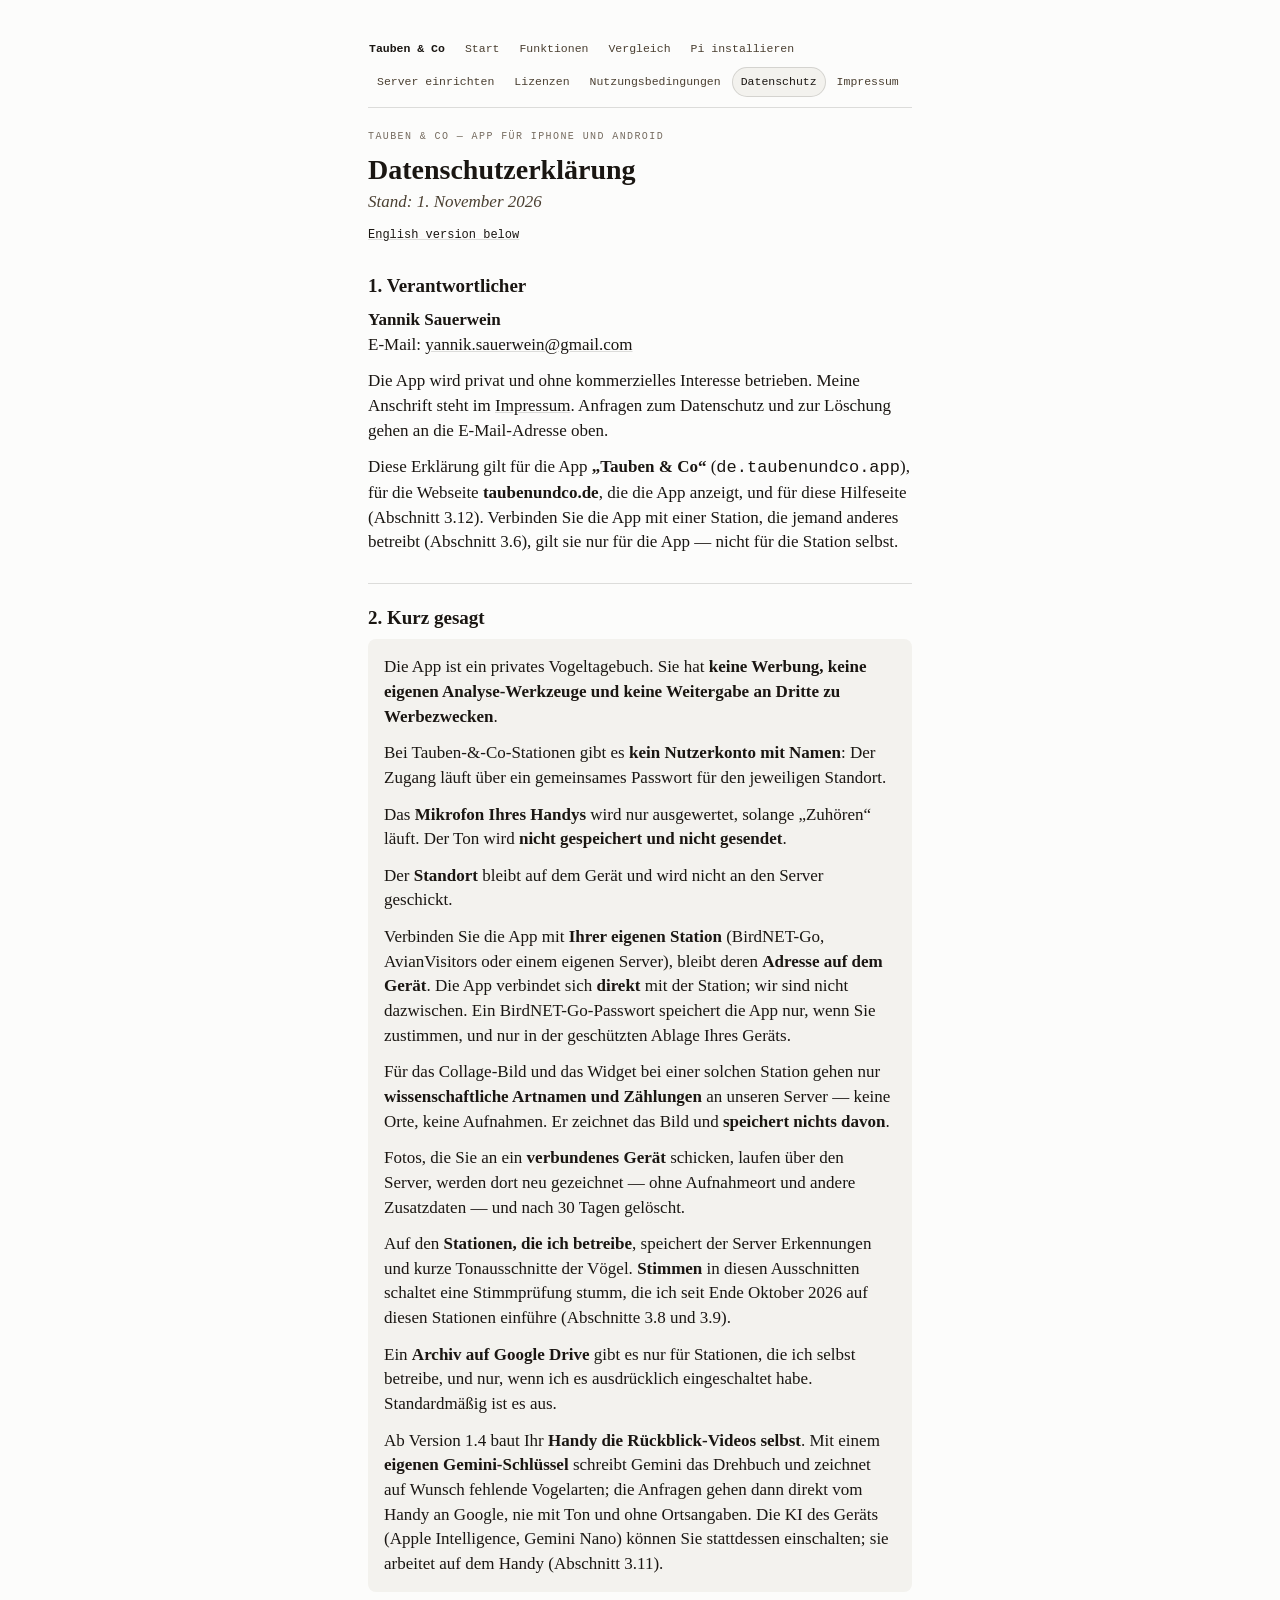
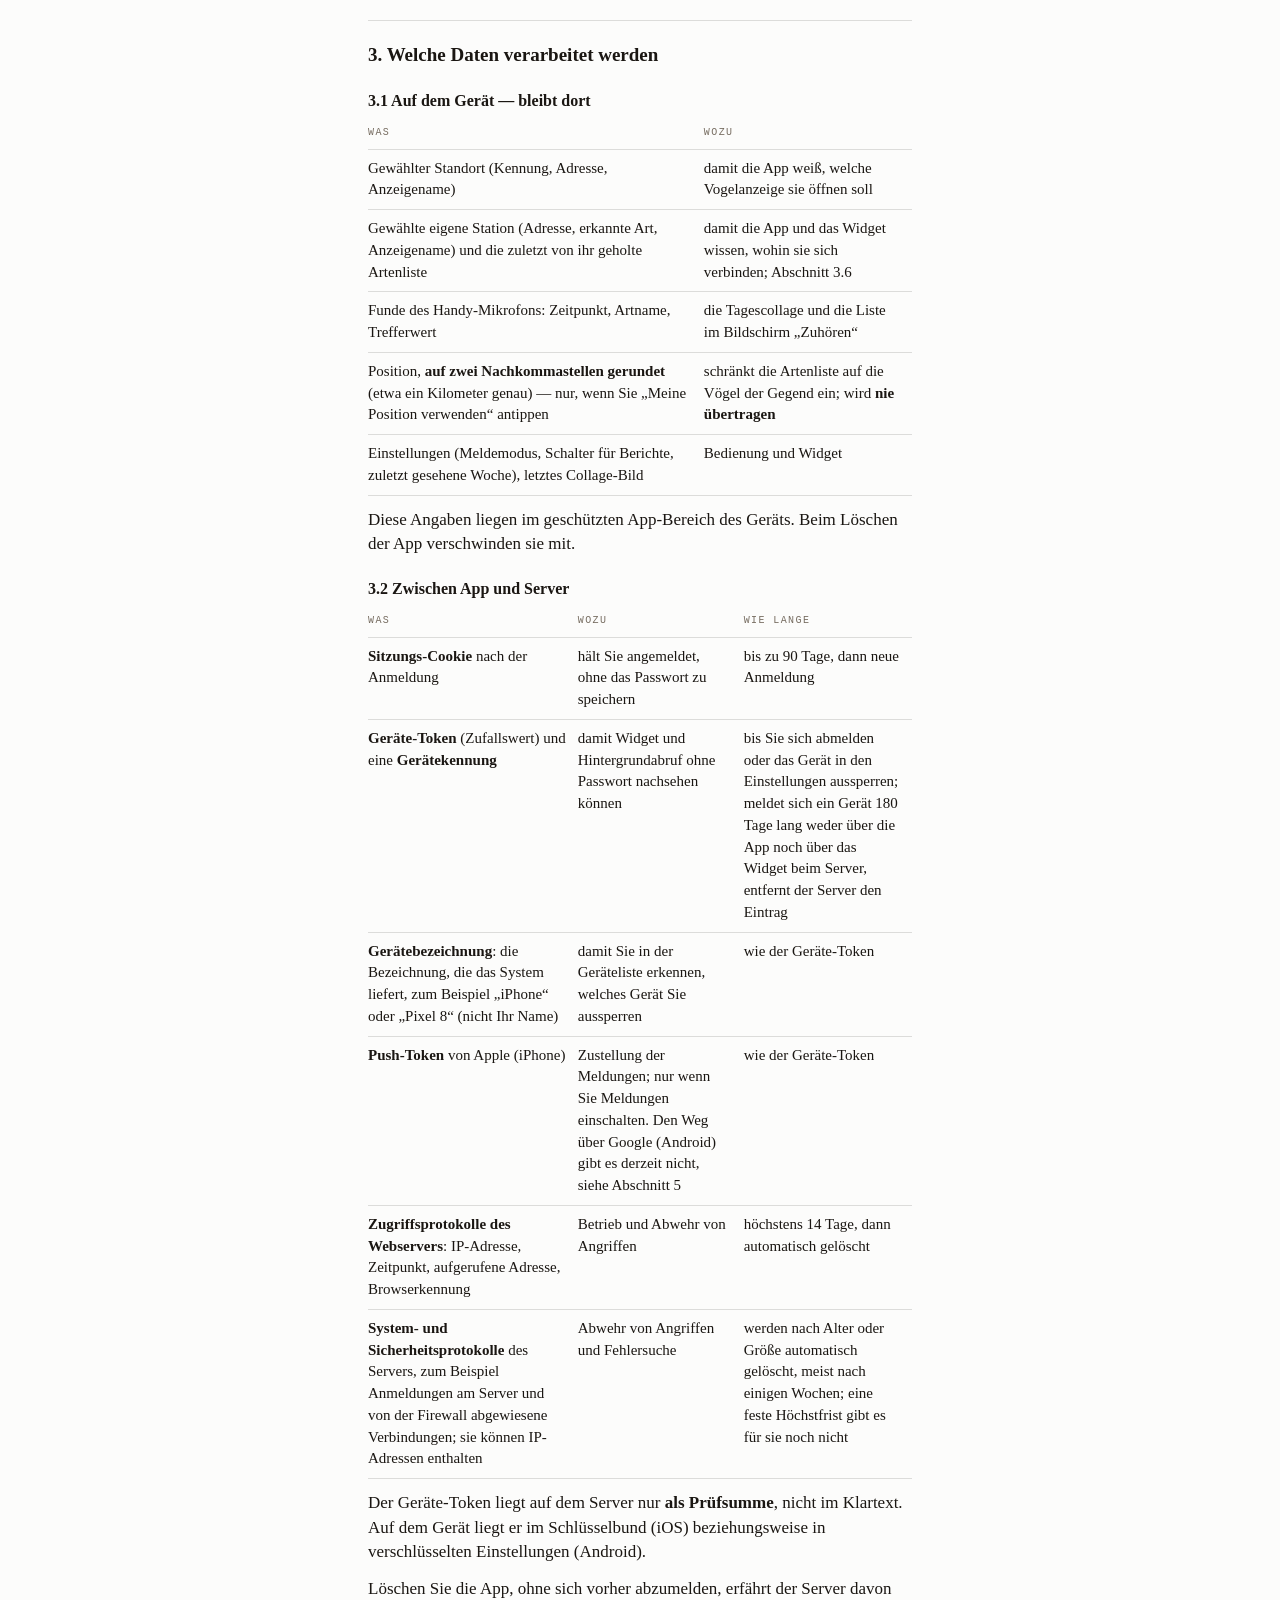
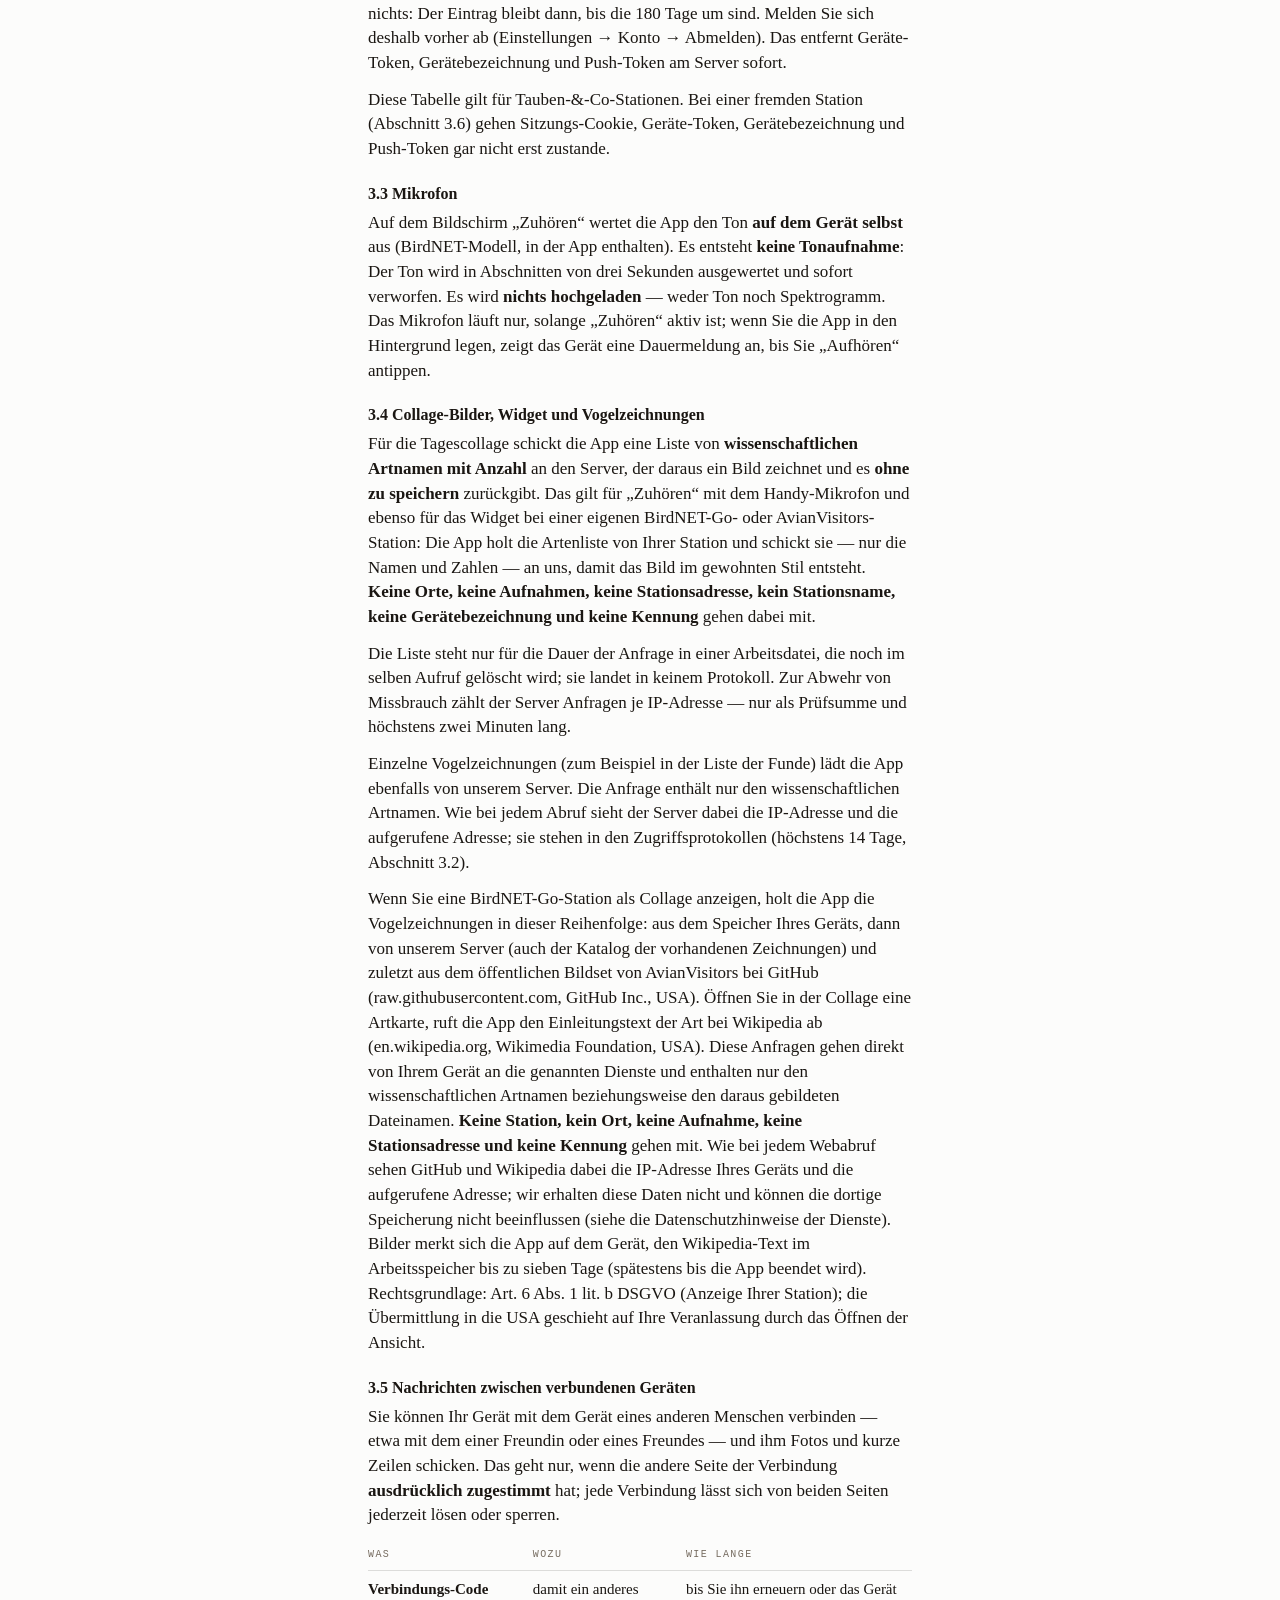
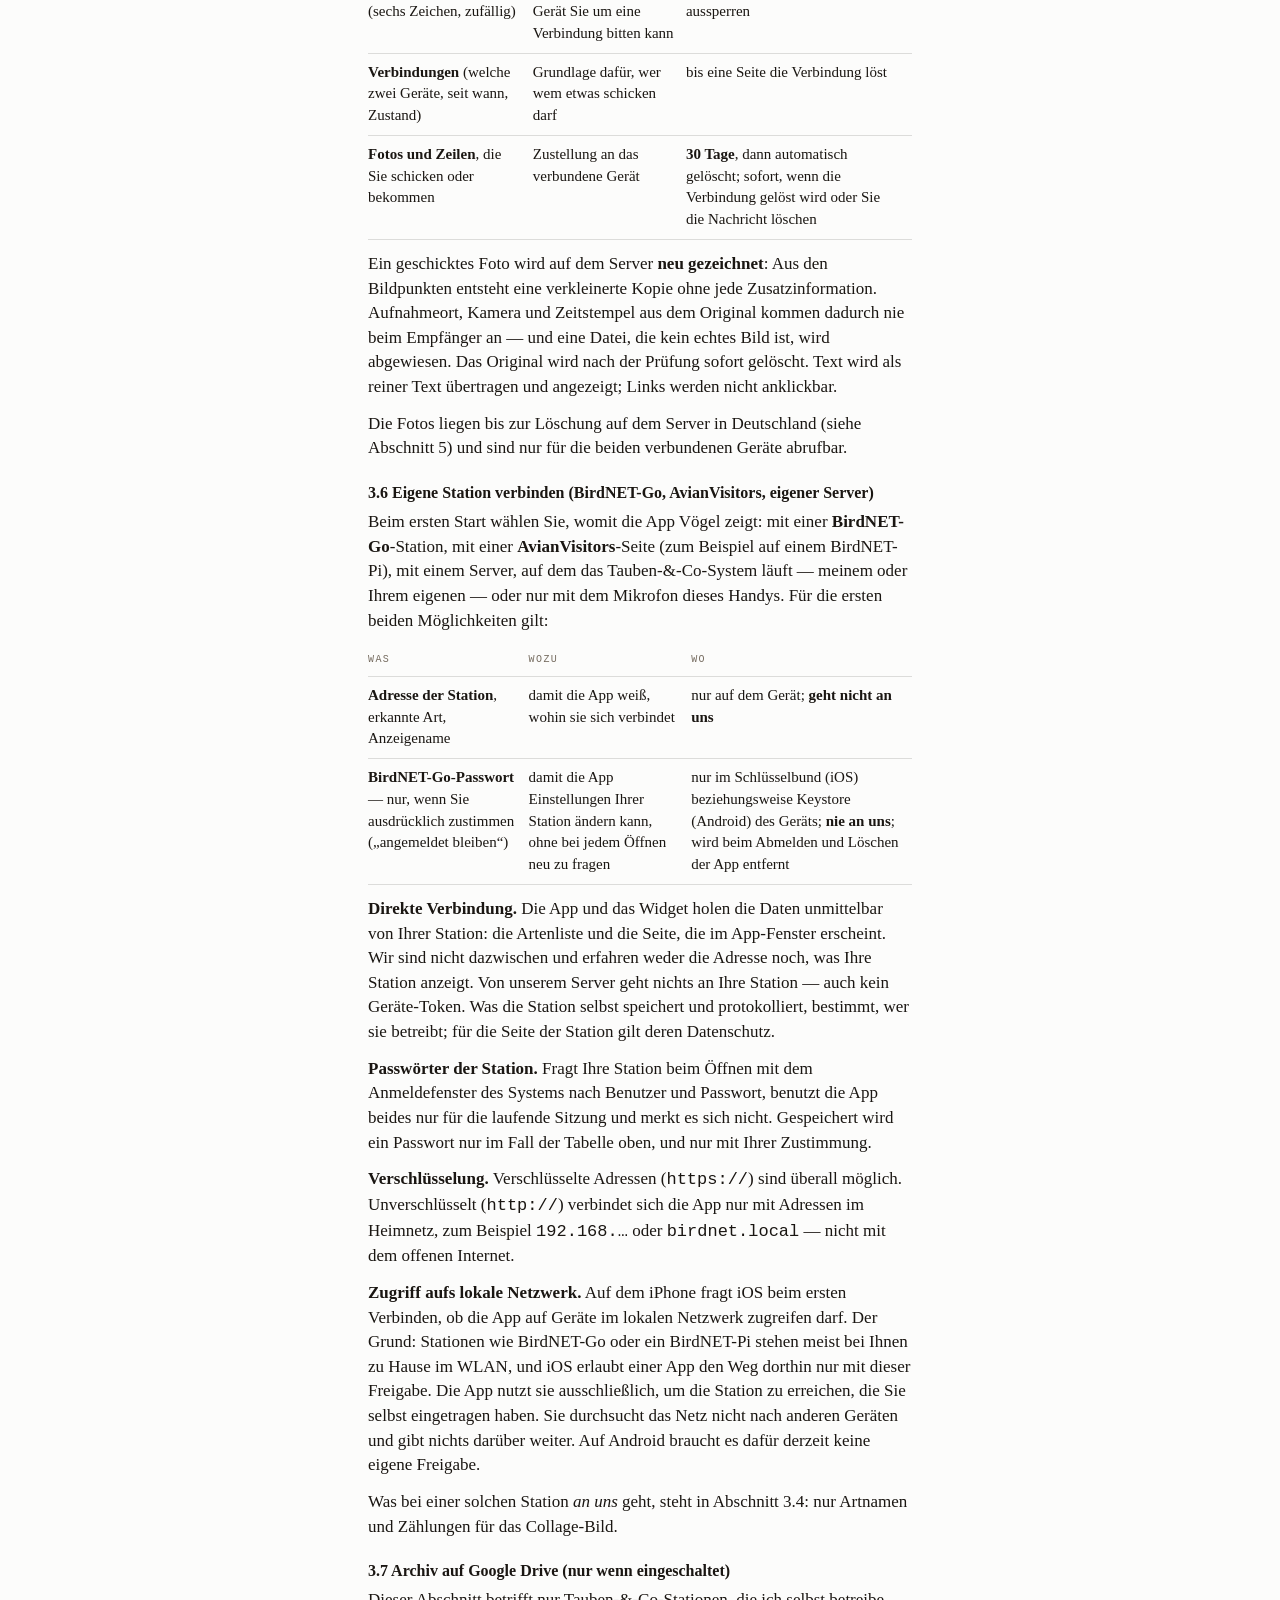
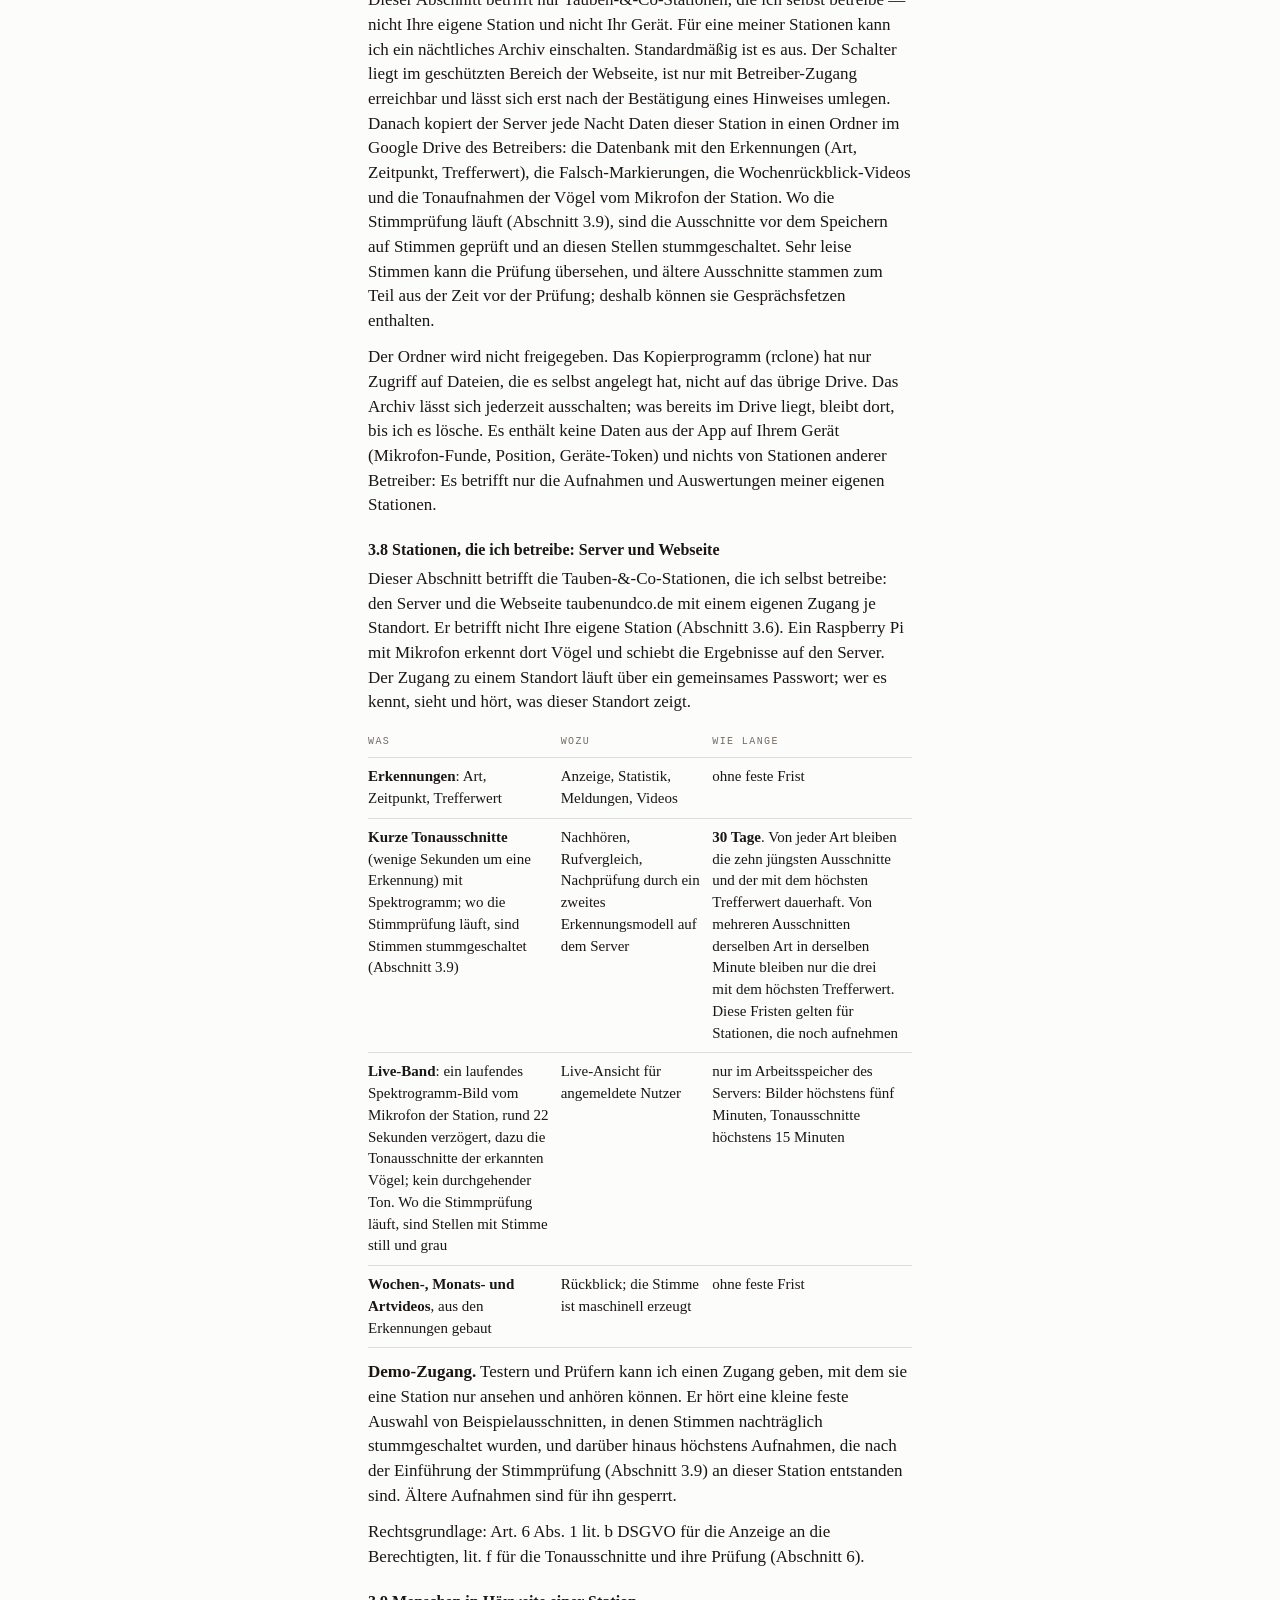
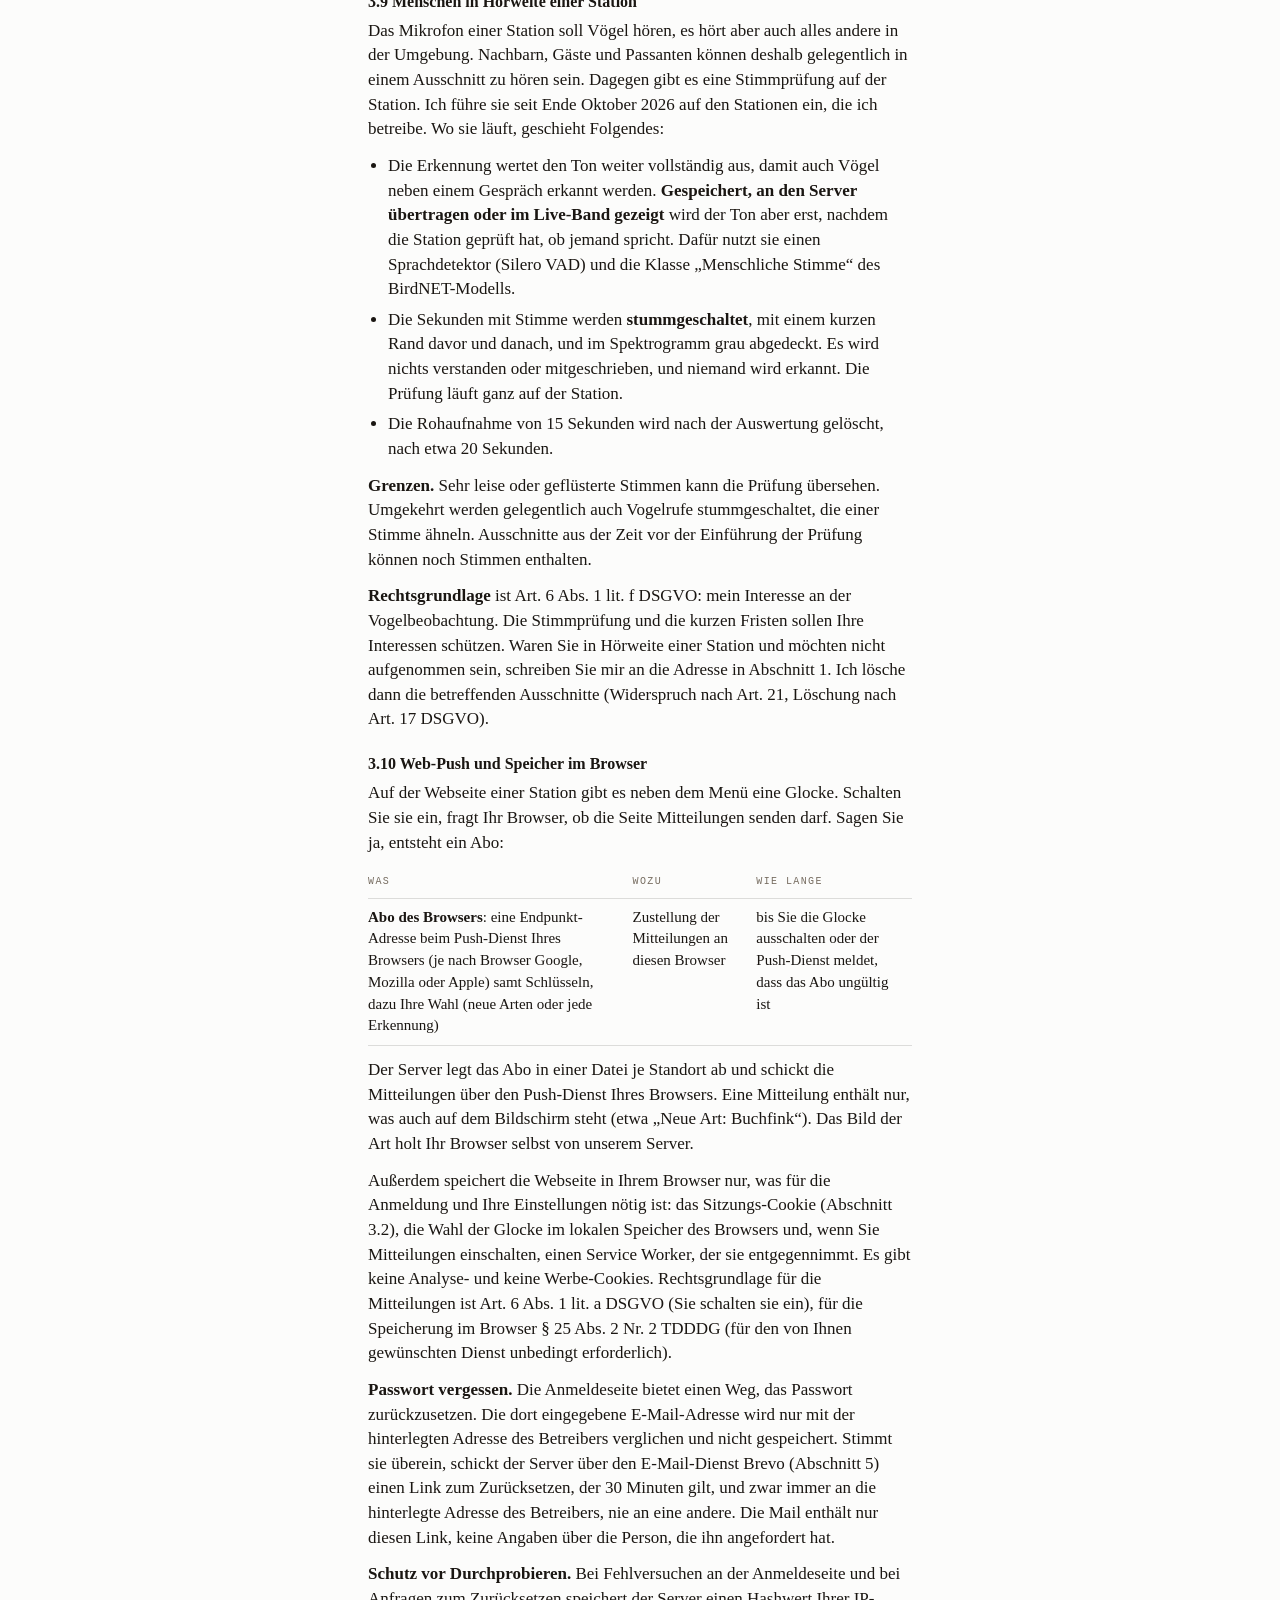
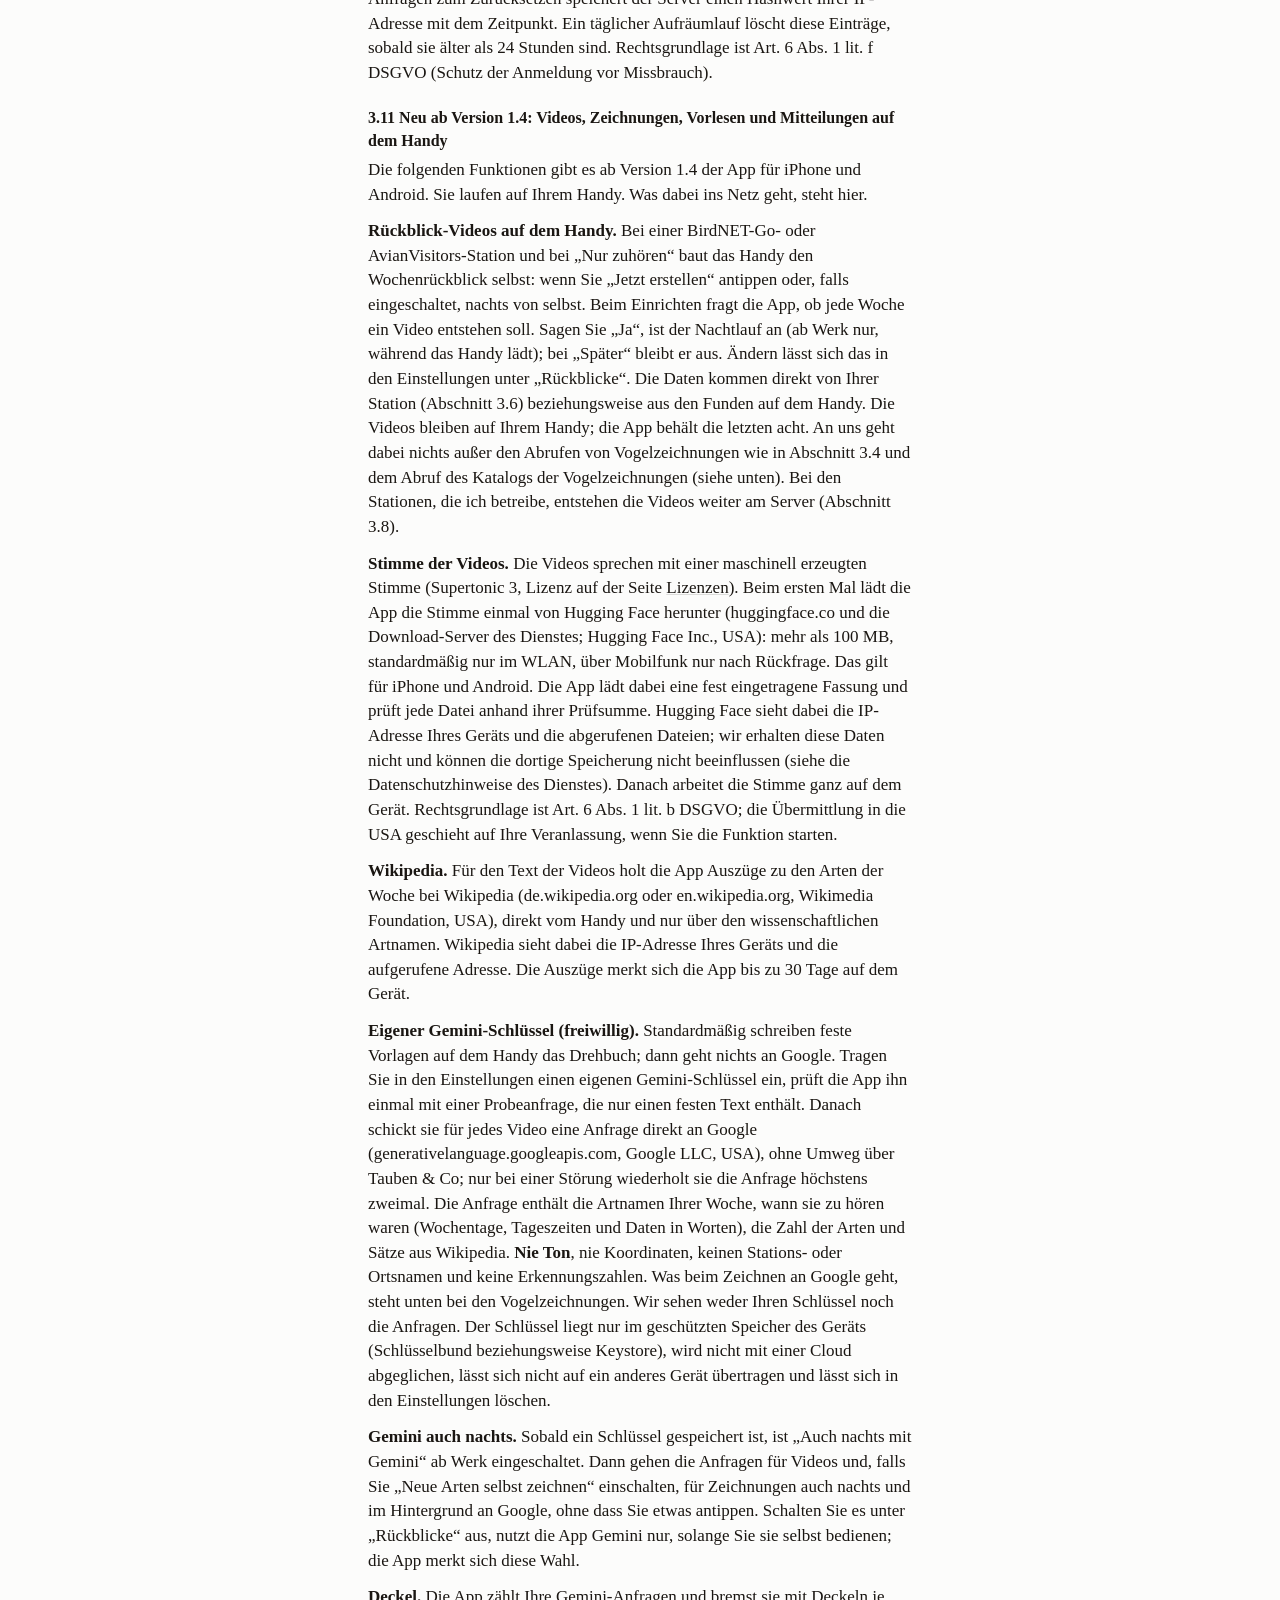
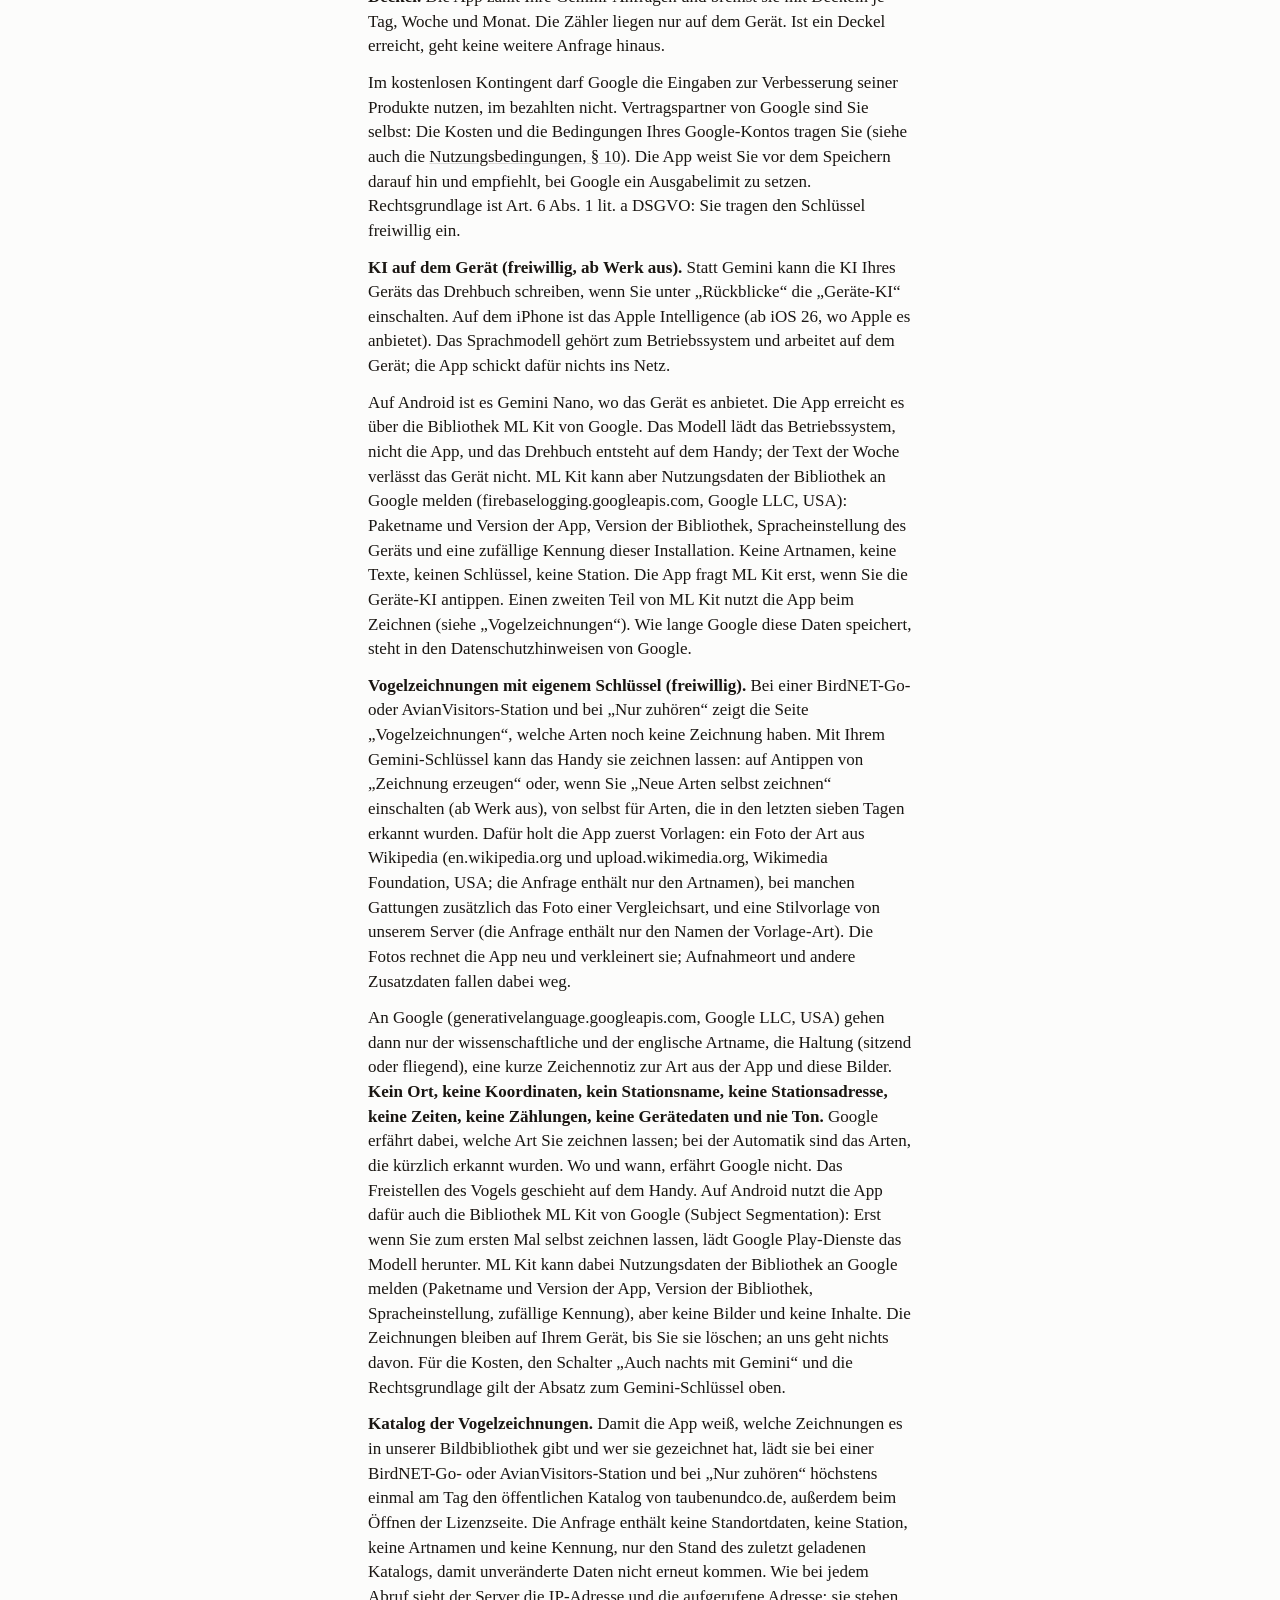
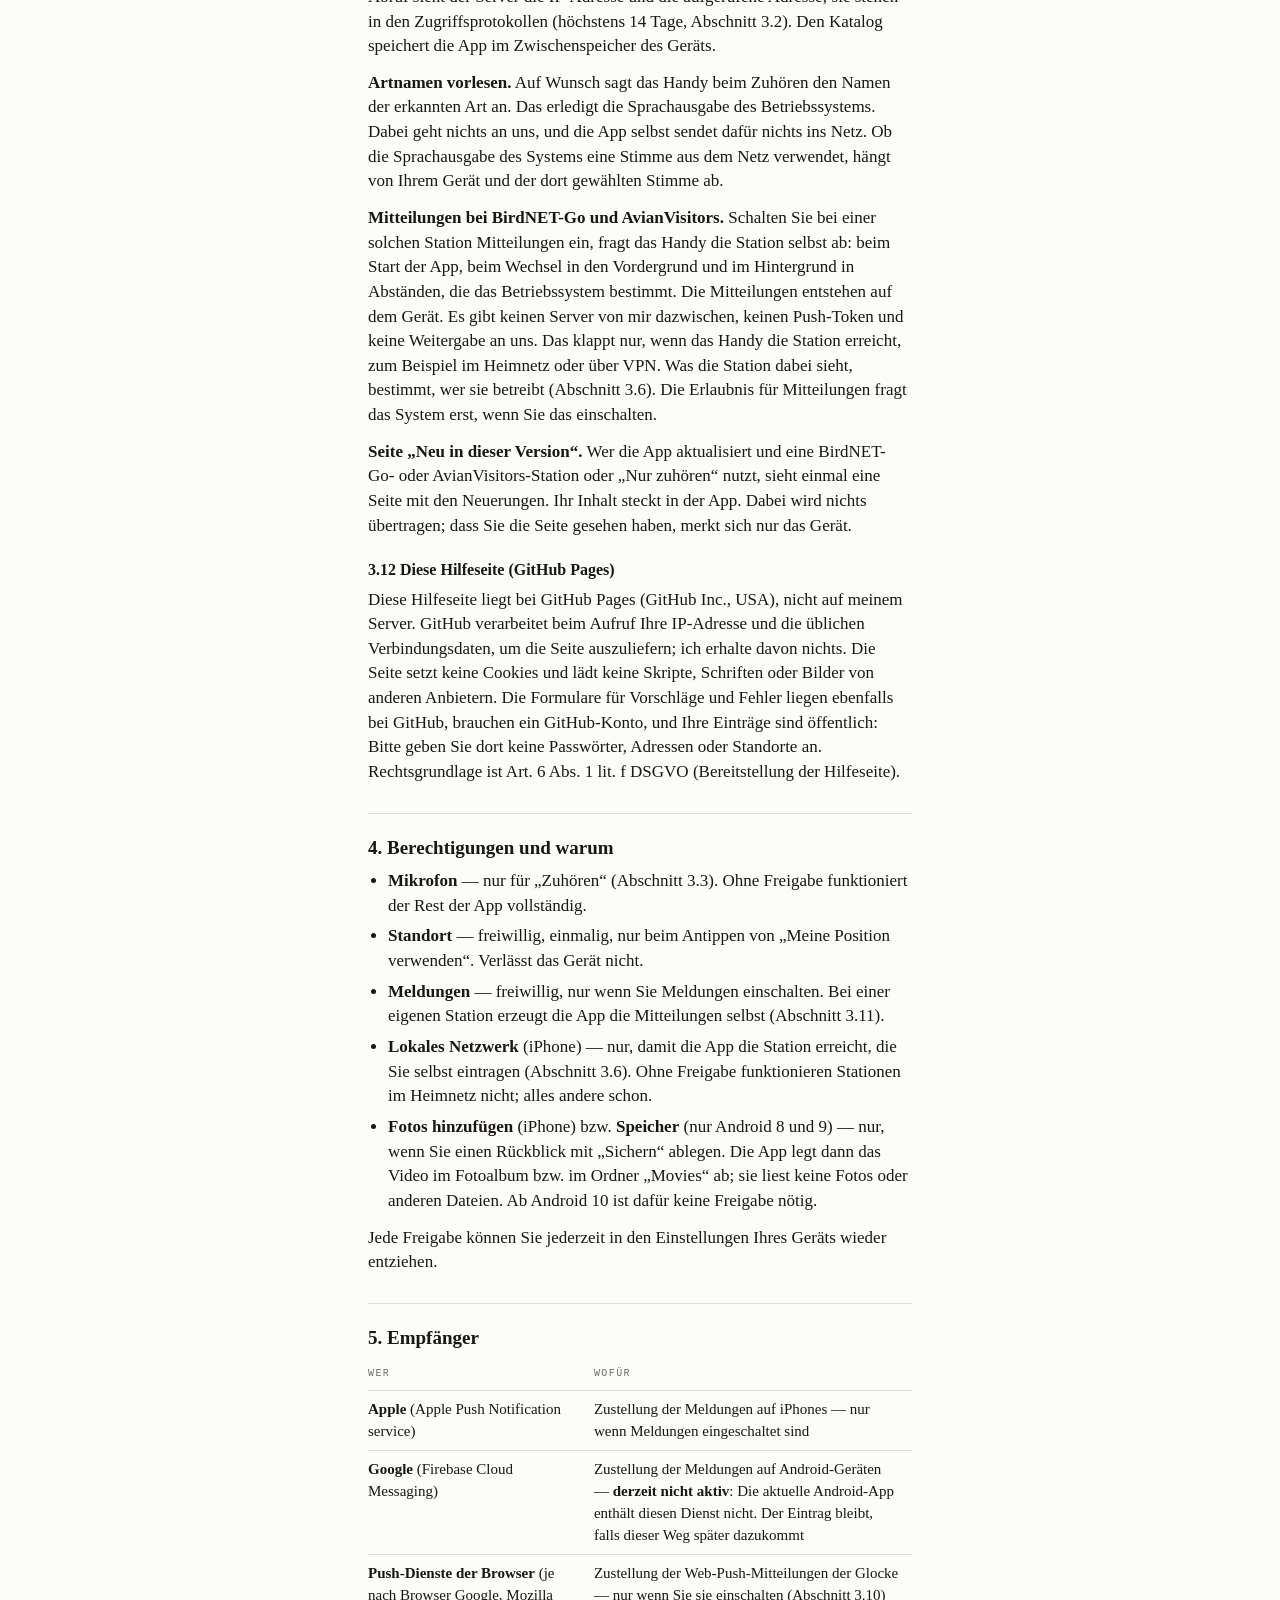
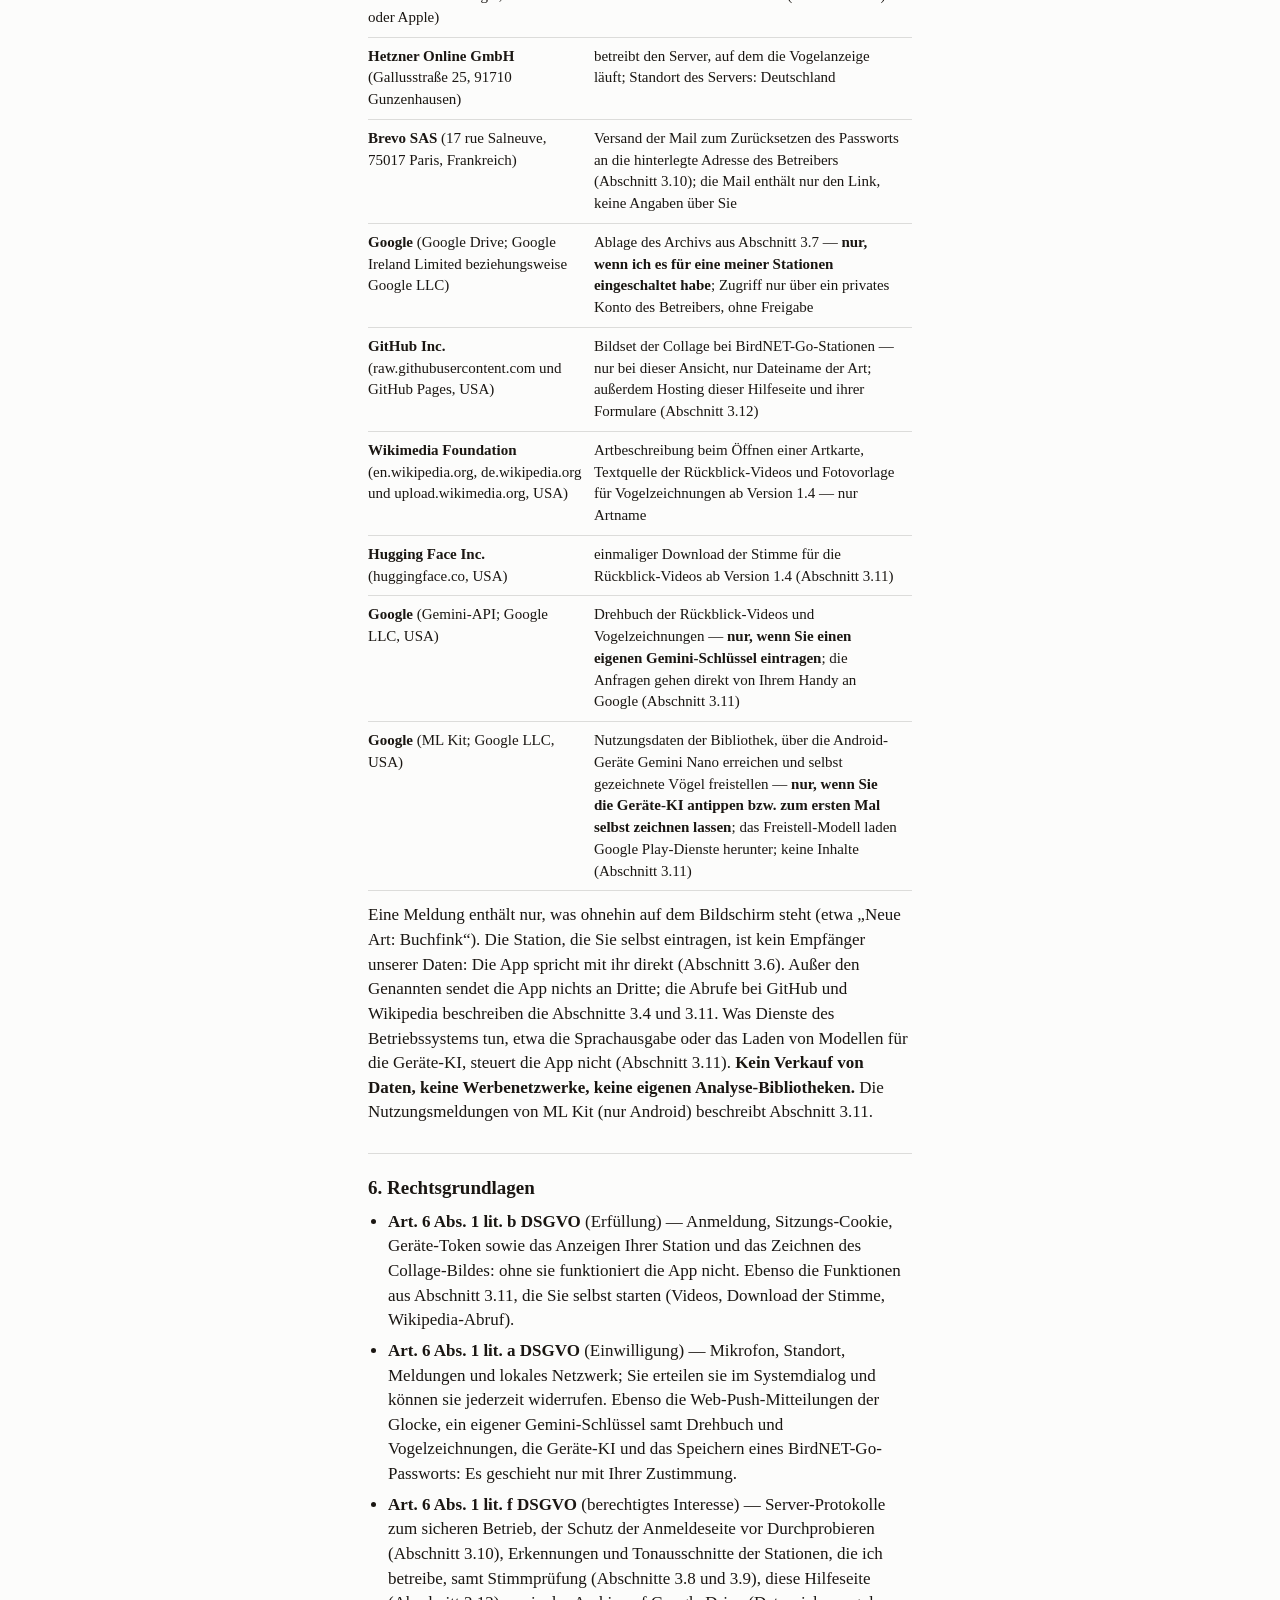
==== commit 4f8fa9f7: "Version 1.4: Nutzungsbedingungen, Datenschutz und Funktionen (Stand 1.11.2026) - Neue Seite nutzungs" ====
--- a/datenschutz.html
+++ b/datenschutz.html
@@ -167,7 +167,7 @@
 
 <section id="de" lang="de">
 
-<nav class="nav" aria-label="Seiten"><a class="marke" href="index.html">Tauben &amp; Co</a><a href="index.html">Start</a><a href="funktionen.html">Funktionen</a><a href="vergleich.html">Vergleich</a><a href="pi-installieren.html">Pi installieren</a><a href="server-einrichten.html">Server einrichten</a><a href="lizenzen.html">Lizenzen</a><a href="datenschutz.html" aria-current="page">Datenschutz</a><a href="impressum.html">Impressum</a></nav>
+<nav class="nav" aria-label="Seiten"><a class="marke" href="index.html">Tauben &amp; Co</a><a href="index.html">Start</a><a href="funktionen.html">Funktionen</a><a href="vergleich.html">Vergleich</a><a href="pi-installieren.html">Pi installieren</a><a href="server-einrichten.html">Server einrichten</a><a href="lizenzen.html">Lizenzen</a><a href="nutzungsbedingungen.html">Nutzungsbedingungen</a><a href="datenschutz.html" aria-current="page">Datenschutz</a><a href="impressum.html">Impressum</a></nav>
 
 
 
@@ -175,7 +175,7 @@
 
   <p class="pre">Tauben &amp; Co — App für iPhone und Android</p>
   <h1>Datenschutzerklärung</h1>
-  <p class="stand">Stand: 31. Oktober 2026</p>
+  <p class="stand">Stand: 1. November 2026</p>
   <p class="sprachhinweis"><a href="#en" hreflang="en">English version below</a></p>
 
   <h2>1. Verantwortlicher</h2>
@@ -200,7 +200,7 @@
   <div class="kasten">
     <p>
       Die App ist ein privates Vogeltagebuch. Sie hat <strong>keine Werbung, keine
-      Analyse-Werkzeuge und keine Weitergabe an Dritte zu Werbezwecken</strong>.
+      eigenen Analyse-Werkzeuge und keine Weitergabe an Dritte zu Werbezwecken</strong>.
     </p>
     <p>
       Bei Tauben-&amp;-Co-Stationen gibt es <strong>kein Nutzerkonto mit Namen</strong>:
@@ -244,10 +244,11 @@
       Standardmäßig ist es aus.
     </p>
     <p>
-      Ab Version 1.4 baut Ihr <strong>Handy die Rückblick-Videos selbst</strong>. Wenn
-      Sie einen <strong>eigenen Gemini-Schlüssel</strong> eintragen, schreibt Gemini das
-      Drehbuch; die Anfrage geht dann direkt vom Handy an Google, nie mit Ton und ohne
-      Ortsangaben (Abschnitt 3.11).
+      Ab Version 1.4 baut Ihr <strong>Handy die Rückblick-Videos selbst</strong>. Mit einem
+      <strong>eigenen Gemini-Schlüssel</strong> schreibt Gemini das Drehbuch und zeichnet auf
+      Wunsch fehlende Vogelarten; die Anfragen gehen dann direkt vom Handy an Google, nie mit
+      Ton und ohne Ortsangaben. Die KI des Geräts (Apple Intelligence, Gemini Nano) können Sie
+      stattdessen einschalten; sie arbeitet auf dem Handy (Abschnitt 3.11).
     </p>
   </div>
 
@@ -665,7 +666,7 @@
     Missbrauch).
   </p>
 
-  <h3>3.11 Neu ab Version 1.4: Videos, Vorlesen und Mitteilungen auf dem Handy</h3>
+  <h3>3.11 Neu ab Version 1.4: Videos, Zeichnungen, Vorlesen und Mitteilungen auf dem Handy</h3>
   <p>
     Die folgenden Funktionen gibt es ab Version 1.4 der App für iPhone und Android. Sie laufen
     auf Ihrem Handy. Was dabei ins Netz geht, steht hier.
@@ -678,7 +679,8 @@
     Nachtlauf an (ab Werk nur, während das Handy lädt); bei „Später“ bleibt er aus. Ändern
     lässt sich das in den Einstellungen unter „Rückblicke“. Die Daten kommen direkt von Ihrer Station (Abschnitt 3.6) beziehungsweise aus den Funden auf
     dem Handy. Die Videos bleiben auf Ihrem Handy; die App behält die letzten acht. An uns geht
-    dabei nichts außer den Abrufen von Vogelzeichnungen wie in Abschnitt 3.4. Bei den Stationen,
+    dabei nichts außer den Abrufen von Vogelzeichnungen wie in Abschnitt 3.4 und dem Abruf des
+    Katalogs der Vogelzeichnungen (siehe unten). Bei den Stationen,
     die ich betreibe, entstehen die Videos weiter am Server (Abschnitt 3.8).
   </p>
   <p>
@@ -704,19 +706,96 @@
   <p>
     <strong>Eigener Gemini-Schlüssel (freiwillig).</strong> Standardmäßig schreiben feste
     Vorlagen auf dem Handy das Drehbuch; dann geht nichts an Google. Tragen Sie in den
-    Einstellungen einen eigenen Gemini-Schlüssel ein, schickt die App für jedes Video eine
+    Einstellungen einen eigenen Gemini-Schlüssel ein, prüft die App ihn einmal mit einer
+    Probeanfrage, die nur einen festen Text enthält. Danach schickt sie für jedes Video eine
     Anfrage direkt an Google (generativelanguage.googleapis.com, Google LLC, USA), ohne Umweg
-    über Tauben &amp; Co. Sie enthält die Artnamen Ihrer Woche, wann sie zu hören waren
-    (Wochentage, Tageszeiten und Daten in Worten), die Zahl der Arten und Sätze aus Wikipedia.
+    über Tauben &amp; Co; nur bei einer Störung wiederholt sie die Anfrage höchstens zweimal.
+    Die Anfrage enthält die Artnamen Ihrer Woche, wann sie zu hören waren (Wochentage,
+    Tageszeiten und Daten in Worten), die Zahl der Arten und Sätze aus Wikipedia.
     <strong>Nie Ton</strong>, nie Koordinaten, keinen Stations- oder Ortsnamen und keine
-    Erkennungszahlen. Wir sehen weder Ihren Schlüssel noch die Anfrage. Der Schlüssel liegt nur
-    im geschützten Speicher des Geräts (Schlüsselbund beziehungsweise Keystore), wird nicht mit
-    einer Cloud abgeglichen, lässt sich nicht auf ein anderes Gerät übertragen und lässt sich
-    in den Einstellungen löschen. Im kostenlosen Kontingent darf Google die Eingaben zur
-    Verbesserung seiner Produkte nutzen, im bezahlten nicht. Vertragspartner von Google sind Sie selbst: Die Kosten
-    und die Bedingungen Ihres Google-Kontos tragen Sie. Die App weist Sie vor dem Speichern
-    darauf hin und empfiehlt, bei Google ein Ausgabelimit zu setzen. Rechtsgrundlage ist
-    Art. 6 Abs. 1 lit. a DSGVO: Sie tragen den Schlüssel freiwillig ein.
+    Erkennungszahlen. Was beim Zeichnen an Google geht, steht unten bei den
+    Vogelzeichnungen. Wir sehen
+    weder Ihren Schlüssel noch die Anfragen. Der Schlüssel liegt nur im geschützten Speicher
+    des Geräts (Schlüsselbund beziehungsweise Keystore), wird nicht mit einer Cloud
+    abgeglichen, lässt sich nicht auf ein anderes Gerät übertragen und lässt sich in den
+    Einstellungen löschen.
+  </p>
+  <p>
+    <strong>Gemini auch nachts.</strong> Sobald ein Schlüssel gespeichert ist, ist „Auch nachts
+    mit Gemini“ ab Werk eingeschaltet. Dann gehen die Anfragen für Videos und, falls Sie „Neue
+    Arten selbst zeichnen“ einschalten, für Zeichnungen auch nachts und im Hintergrund an
+    Google, ohne dass Sie etwas antippen. Schalten Sie es unter „Rückblicke“ aus, nutzt die App
+    Gemini nur, solange Sie sie selbst bedienen; die App merkt sich diese Wahl.
+  </p>
+  <p>
+    <strong>Deckel.</strong> Die App zählt Ihre Gemini-Anfragen und bremst sie mit Deckeln je
+    Tag, Woche und Monat. Die Zähler liegen nur auf dem Gerät. Ist ein Deckel erreicht, geht
+    keine weitere Anfrage hinaus.
+  </p>
+  <p>
+    Im kostenlosen Kontingent darf Google die Eingaben zur Verbesserung seiner Produkte nutzen,
+    im bezahlten nicht. Vertragspartner von Google sind Sie selbst: Die Kosten und die
+    Bedingungen Ihres Google-Kontos tragen Sie (siehe auch die
+    <a href="nutzungsbedingungen.html#de-p10">Nutzungsbedingungen, § 10</a>). Die App weist Sie
+    vor dem Speichern darauf hin und empfiehlt, bei Google ein Ausgabelimit zu setzen.
+    Rechtsgrundlage ist Art. 6 Abs. 1 lit. a DSGVO: Sie tragen den Schlüssel freiwillig ein.
+  </p>
+  <p>
+    <strong>KI auf dem Gerät (freiwillig, ab Werk aus).</strong> Statt Gemini kann die KI Ihres
+    Geräts das Drehbuch schreiben, wenn Sie unter „Rückblicke“ die „Geräte-KI“ einschalten. Auf
+    dem iPhone ist das Apple Intelligence (ab iOS 26, wo Apple es anbietet). Das Sprachmodell
+    gehört zum Betriebssystem und arbeitet auf dem Gerät; die App schickt dafür nichts ins Netz.
+  </p>
+  <p>
+    Auf Android ist es Gemini Nano, wo das Gerät es anbietet. Die App erreicht es über die
+    Bibliothek ML Kit von Google. Das Modell lädt das Betriebssystem, nicht die App, und das
+    Drehbuch entsteht auf dem Handy; der Text der Woche verlässt das Gerät nicht. ML Kit kann
+    aber Nutzungsdaten der Bibliothek an Google melden (firebaselogging.googleapis.com, Google
+    LLC, USA): Paketname und Version der App, Version der Bibliothek, Spracheinstellung des
+    Geräts und eine zufällige Kennung dieser Installation. Keine Artnamen, keine Texte, keinen
+    Schlüssel, keine Station. Die App fragt ML Kit erst, wenn Sie die Geräte-KI antippen. Einen
+    zweiten Teil von ML Kit nutzt die App beim Zeichnen (siehe „Vogelzeichnungen“). Wie lange
+    Google diese Daten speichert, steht in den Datenschutzhinweisen von Google.
+  </p>
+  <p>
+    <strong>Vogelzeichnungen mit eigenem Schlüssel (freiwillig).</strong> Bei einer BirdNET-Go-
+    oder AvianVisitors-Station und bei „Nur zuhören“ zeigt die Seite „Vogelzeichnungen“, welche
+    Arten noch keine Zeichnung haben. Mit Ihrem Gemini-Schlüssel kann das Handy sie zeichnen
+    lassen: auf Antippen von „Zeichnung erzeugen“ oder, wenn Sie „Neue Arten selbst zeichnen“
+    einschalten (ab Werk aus), von selbst für Arten, die in den letzten sieben Tagen erkannt
+    wurden. Dafür holt die App zuerst Vorlagen: ein Foto der Art aus Wikipedia
+    (en.wikipedia.org und upload.wikimedia.org, Wikimedia Foundation, USA; die Anfrage enthält
+    nur den Artnamen), bei manchen Gattungen zusätzlich das Foto einer Vergleichsart, und eine
+    Stilvorlage von unserem Server (die Anfrage enthält nur den Namen der Vorlage-Art). Die
+    Fotos rechnet die App neu und verkleinert sie; Aufnahmeort und andere Zusatzdaten fallen
+    dabei weg.
+  </p>
+  <p>
+    An Google (generativelanguage.googleapis.com, Google LLC, USA) gehen dann nur der
+    wissenschaftliche und der englische Artname, die Haltung (sitzend oder fliegend), eine
+    kurze Zeichennotiz zur Art aus der App und diese Bilder. <strong>Kein Ort, keine
+    Koordinaten, kein Stationsname, keine Stationsadresse, keine Zeiten, keine Zählungen,
+    keine Gerätedaten und nie Ton.</strong> Google erfährt dabei, welche Art Sie zeichnen
+    lassen; bei der Automatik sind das Arten, die kürzlich erkannt wurden. Wo und wann, erfährt
+    Google nicht. Das Freistellen des Vogels geschieht auf dem Handy. Auf Android nutzt die App
+    dafür auch die Bibliothek ML Kit von Google (Subject Segmentation): Erst wenn Sie zum ersten
+    Mal selbst zeichnen lassen, lädt Google Play-Dienste das Modell herunter. ML Kit kann dabei
+    Nutzungsdaten der Bibliothek an Google melden (Paketname und Version der App, Version der
+    Bibliothek, Spracheinstellung, zufällige Kennung), aber keine Bilder und keine Inhalte. Die
+    Zeichnungen bleiben auf Ihrem Gerät, bis Sie sie löschen; an uns geht nichts davon. Für die
+    Kosten, den Schalter „Auch nachts mit Gemini“ und die Rechtsgrundlage gilt der Absatz zum
+    Gemini-Schlüssel oben.
+  </p>
+  <p>
+    <strong>Katalog der Vogelzeichnungen.</strong> Damit die App weiß, welche Zeichnungen es in
+    unserer Bildbibliothek gibt und wer sie gezeichnet hat, lädt sie bei einer BirdNET-Go- oder
+    AvianVisitors-Station und bei „Nur zuhören“ höchstens einmal am Tag den öffentlichen Katalog
+    von taubenundco.de, außerdem beim Öffnen der Lizenzseite. Die Anfrage enthält keine
+    Standortdaten, keine Station, keine Artnamen und keine Kennung, nur den Stand des zuletzt
+    geladenen Katalogs, damit unveränderte Daten nicht erneut kommen. Wie bei jedem Abruf sieht
+    der Server die IP-Adresse und die aufgerufene Adresse; sie stehen in den
+    Zugriffsprotokollen (höchstens 14 Tage, Abschnitt 3.2). Den Katalog speichert die App im
+    Zwischenspeicher des Geräts.
   </p>
   <p>
     <strong>Artnamen vorlesen.</strong> Auf Wunsch sagt das Handy beim Zuhören den Namen der
@@ -733,6 +812,12 @@
     das Handy die Station erreicht, zum Beispiel im Heimnetz oder über VPN. Was die Station
     dabei sieht, bestimmt, wer sie betreibt (Abschnitt 3.6). Die Erlaubnis für Mitteilungen
     fragt das System erst, wenn Sie das einschalten.
+  </p>
+  <p>
+    <strong>Seite „Neu in dieser Version“.</strong> Wer die App aktualisiert und eine
+    BirdNET-Go- oder AvianVisitors-Station oder „Nur zuhören“ nutzt, sieht einmal eine Seite mit
+    den Neuerungen. Ihr Inhalt steckt in der App. Dabei wird nichts übertragen; dass Sie die
+    Seite gesehen haben, merkt sich nur das Gerät.
   </p>
 
   <h3>3.12 Diese Hilfeseite (GitHub Pages)</h3>
@@ -758,6 +843,11 @@
     <li><strong>Lokales Netzwerk</strong> (iPhone) — nur, damit die App die
         Station erreicht, die Sie selbst eintragen (Abschnitt 3.6). Ohne Freigabe
         funktionieren Stationen im Heimnetz nicht; alles andere schon.</li>
+    <li><strong>Fotos hinzufügen</strong> (iPhone) bzw. <strong>Speicher</strong>
+        (nur Android 8 und 9) — nur, wenn Sie einen Rückblick mit „Sichern“ ablegen.
+        Die App legt dann das Video im Fotoalbum bzw. im Ordner „Movies“ ab; sie
+        liest keine Fotos oder anderen Dateien. Ab Android 10 ist dafür keine
+        Freigabe nötig.</li>
   </ul>
   <p>
     Jede Freigabe können Sie jederzeit in den Einstellungen Ihres Geräts wieder
@@ -810,10 +900,10 @@
           Formulare (Abschnitt 3.12)</td>
     </tr>
     <tr>
-      <td><strong>Wikimedia Foundation</strong> (en.wikipedia.org und de.wikipedia.org,
-          USA)</td>
-      <td>Artbeschreibung beim Öffnen einer Artkarte und Textquelle der
-          Rückblick-Videos ab Version 1.4 — nur wissenschaftlicher Artname</td>
+      <td><strong>Wikimedia Foundation</strong> (en.wikipedia.org, de.wikipedia.org und
+          upload.wikimedia.org, USA)</td>
+      <td>Artbeschreibung beim Öffnen einer Artkarte, Textquelle der Rückblick-Videos und
+          Fotovorlage für Vogelzeichnungen ab Version 1.4 — nur Artname</td>
     </tr>
     <tr>
       <td><strong>Hugging Face Inc.</strong> (huggingface.co, USA)</td>
@@ -822,18 +912,28 @@
     </tr>
     <tr>
       <td><strong>Google</strong> (Gemini-API; Google LLC, USA)</td>
-      <td>Drehbuch der Rückblick-Videos — <strong>nur, wenn Sie einen eigenen
-          Gemini-Schlüssel eintragen</strong>; die Anfrage geht direkt von Ihrem
+      <td>Drehbuch der Rückblick-Videos und Vogelzeichnungen — <strong>nur, wenn Sie einen
+          eigenen Gemini-Schlüssel eintragen</strong>; die Anfragen gehen direkt von Ihrem
           Handy an Google (Abschnitt 3.11)</td>
+    </tr>
+    <tr>
+      <td><strong>Google</strong> (ML Kit; Google LLC, USA)</td>
+      <td>Nutzungsdaten der Bibliothek, über die Android-Geräte Gemini Nano erreichen und selbst
+          gezeichnete Vögel freistellen — <strong>nur, wenn Sie die Geräte-KI antippen bzw. zum
+          ersten Mal selbst zeichnen lassen</strong>; das Freistell-Modell laden Google Play-Dienste
+          herunter; keine Inhalte (Abschnitt 3.11)</td>
     </tr>
   </table>
   <p>
     Eine Meldung enthält nur, was ohnehin auf dem Bildschirm steht (etwa „Neue
     Art: Buchfink“). Die Station, die Sie selbst eintragen, ist kein Empfänger
     unserer Daten: Die App spricht mit ihr direkt (Abschnitt 3.6). Außer den
-    Genannten geht nichts an Dritte; die Abrufe bei GitHub und Wikipedia
-    beschreiben die Abschnitte 3.4 und 3.11. <strong>Kein Verkauf von Daten, keine Werbenetzwerke, keine
-    Analyse-Bibliotheken.</strong>
+    Genannten sendet die App nichts an Dritte; die Abrufe bei GitHub und Wikipedia
+    beschreiben die Abschnitte 3.4 und 3.11. Was Dienste des Betriebssystems tun, etwa die
+    Sprachausgabe oder das Laden von Modellen für die Geräte-KI, steuert die App nicht
+    (Abschnitt 3.11). <strong>Kein Verkauf von Daten, keine Werbenetzwerke, keine eigenen
+    Analyse-Bibliotheken.</strong> Die Nutzungsmeldungen von ML Kit (nur Android) beschreibt
+    Abschnitt 3.11.
   </p>
 
   <h2>6. Rechtsgrundlagen</h2>
@@ -846,8 +946,8 @@
     <li><strong>Art. 6 Abs. 1 lit. a DSGVO</strong> (Einwilligung) — Mikrofon,
         Standort, Meldungen und lokales Netzwerk; Sie erteilen sie im Systemdialog
         und können sie jederzeit widerrufen. Ebenso die Web-Push-Mitteilungen der Glocke, ein
-        eigener Gemini-Schlüssel und das Speichern eines
-        BirdNET-Go-Passworts: Es geschieht nur mit Ihrer Zustimmung.</li>
+        eigener Gemini-Schlüssel samt Drehbuch und Vogelzeichnungen, die Geräte-KI und das
+        Speichern eines BirdNET-Go-Passworts: Es geschieht nur mit Ihrer Zustimmung.</li>
     <li><strong>Art. 6 Abs. 1 lit. f DSGVO</strong> (berechtigtes Interesse) —
         Server-Protokolle zum sicheren Betrieb, der Schutz der Anmeldeseite vor
         Durchprobieren (Abschnitt 3.10), Erkennungen und Tonausschnitte der
@@ -879,12 +979,14 @@
     <li>Erkennungen der Stationen, die ich betreibe: ohne feste Frist. Tonausschnitte:
         30 Tage, von jeder Art bleiben einige dauerhaft (Abschnitt 3.8). Live-Band: nur im
         Arbeitsspeicher, höchstens 15 Minuten.</li>
-    <li>Web-Push-Abo: bis Sie die Glocke ausschalten oder der Push-Dienst es als
-        ungültig meldet.</li>
     <li>Rückblick-Videos auf dem Handy (ab Version 1.4): die letzten acht, bis Sie sie
         löschen oder die App löschen. Wikipedia-Auszüge: bis zu 30 Tage auf dem Gerät.
-        Heruntergeladene Stimme: bis Sie die App löschen. Gemini-Schlüssel (nur falls
-        eingetragen): bis Sie ihn löschen, sich abmelden oder die App löschen.</li>
+        Heruntergeladene Stimme: bis Sie sie in den Einstellungen entfernen oder die App
+        löschen. Gemini-Schlüssel (nur falls eingetragen): bis Sie ihn löschen, sich abmelden
+        oder die App löschen. Mit Ihrem Schlüssel gezeichnete Vogelbilder: bis Sie sie löschen
+        oder die App löschen; Fotovorlagen dafür bis zu sieben Tage. Katalog der
+        Vogelzeichnungen: im Zwischenspeicher, bis der nächste Stand ihn ersetzt oder das
+        System den Zwischenspeicher leert.</li>
     <li>Collage-Anfragen (Artnamen und Zählungen): werden nicht gespeichert.</li>
     <li>Fotos und Zeilen zwischen verbundenen Geräten: 30 Tage, dann automatische
         Löschung; sofort beim Lösen der Verbindung oder beim Löschen der Nachricht.</li>
@@ -932,6 +1034,10 @@
     Die App richtet sich nicht gezielt an Kinder und erhebt wissentlich keine
     Daten von Kindern.
   </p>
+  <p>
+    Tauben &amp; Co ist für Menschen ab 16 Jahren gedacht. Die App fragt kein Alter ab. Jüngere
+    nutzen sie bitte nur zusammen mit ihren Eltern.
+  </p>
 
   <h2>10. Sicherheit</h2>
   <p>
@@ -948,7 +1054,14 @@
     jeweils der Stand.
   </p>
   <p>
-    Zuletzt geändert am 31. Oktober 2026: Verweis auf das Impressum; Stationsdaten,
+    Zuletzt geändert am 1. November 2026: Vogelzeichnungen mit eigenem
+    Gemini-Schlüssel und Katalog der Bildbibliothek; „Auch nachts mit Gemini“ ab Werk
+    eingeschaltet, sobald ein Schlüssel gespeichert ist; Deckel für Gemini-Anfragen; KI auf dem
+    Gerät (Apple Intelligence, Gemini Nano mit ML Kit); Seite „Neu in dieser Version“;
+    Altersangabe ab 16 Jahren; Verweis auf die Nutzungsbedingungen.
+  </p>
+  <p>
+    Davor am 31. Oktober 2026: Verweis auf das Impressum; Stationsdaten,
     Stimmen Dritter in Hörweite, Web-Push und Speicher im Browser; diese Hilfeseite bei
     GitHub Pages; Frist für die Zugriffsprotokolle des Webservers (höchstens 14 Tage), Hinweis
     auf die übrigen Server-Protokolle und Ablauf der Geräte-Token (180 Tage); Passwort-Reset
@@ -969,7 +1082,7 @@
 
 <section id="en" lang="en">
 
-<nav class="nav" aria-label="Pages"><a class="marke" href="index.html">Tauben &amp; Co</a><a href="index.html">Home</a><a href="funktionen.html">Features</a><a href="vergleich.html">Comparison</a><a href="pi-installieren.html">Install the Pi</a><a href="server-einrichten.html">Set up a server</a><a href="lizenzen.html">Licences</a><a href="datenschutz.html" aria-current="page">Privacy</a><a href="impressum.html">Legal notice</a></nav>
+<nav class="nav" aria-label="Pages"><a class="marke" href="index.html">Tauben &amp; Co</a><a href="index.html">Home</a><a href="funktionen.html">Features</a><a href="vergleich.html">Comparison</a><a href="pi-installieren.html">Install the Pi</a><a href="server-einrichten.html">Set up a server</a><a href="lizenzen.html">Licences</a><a href="nutzungsbedingungen.html">Terms of use</a><a href="datenschutz.html" aria-current="page">Privacy</a><a href="impressum.html">Legal notice</a></nav>
 
 
 
@@ -977,7 +1090,7 @@
 
   <p class="pre">Tauben &amp; Co — app for iPhone and Android</p>
   <h1>Privacy policy</h1>
-  <p class="stand">Last updated: 31 October 2026</p>
+  <p class="stand">Last updated: 1 November 2026</p>
   <p class="sprachhinweis"><a href="#de" hreflang="de">Deutsche Fassung oben</a></p>
 
   <h2>1. Controller</h2>
@@ -1002,7 +1115,7 @@
   <div class="kasten">
     <p>
       The app is a private bird diary. It has <strong>no advertising, no analytics
-      tools and no sharing with third parties for advertising</strong>.
+      tools of its own and no sharing with third parties for advertising</strong>.
     </p>
     <p>
       With Tauben &amp; Co stations there is <strong>no user account with a
@@ -1045,10 +1158,11 @@
       myself, and only if I have explicitly turned it on. It is off by default.
     </p>
     <p>
-      From version 1.4, your <strong>phone builds the review videos itself</strong>. If
-      you enter a <strong>Gemini key of your own</strong>, Gemini writes the script; the
-      request then goes straight from the phone to Google, never with sound and without
-      any place information (section 3.11).
+      From version 1.4 your <strong>phone builds the review videos itself</strong>. With a
+      <strong>Gemini key of your own</strong>, Gemini writes the script and, if you wish, draws
+      missing bird species; the requests then go straight from the phone to Google, never with
+      sound and without location details. You can switch on your device's AI instead (Apple
+      Intelligence, Gemini Nano); it works on the phone (section 3.11).
     </p>
   </div>
 
@@ -1452,7 +1566,7 @@
     Art. 6(1)(f) GDPR (protecting the sign-in against abuse).
   </p>
 
-  <h3>3.11 New from version 1.4: videos, reading aloud and notifications on the phone</h3>
+  <h3>3.11 New from version 1.4: videos, drawings, reading aloud and notifications on the phone</h3>
   <p>
     The following features come with version 1.4 of the app for iPhone and Android. They run
     on your phone. What goes onto the network is described here.
@@ -1466,7 +1580,7 @@
     settings under “Reviews”. The data comes straight from your station
     (section 3.6) or from the finds on the phone. The videos stay on your phone; the app keeps
     the last eight. Nothing goes to us apart from the requests for bird drawings as in
-    section 3.4. With the stations that I run, the videos are still made on the server
+    section 3.4 and the download of the catalogue of bird drawings (see below). With the stations that I run, the videos are still made on the server
     (section 3.8).
   </p>
   <p>
@@ -1491,18 +1605,92 @@
   <p>
     <strong>A Gemini key of your own (optional).</strong> By default, fixed templates on the
     phone write the script; nothing then goes to Google. If you enter a Gemini key of your own
-    in the settings, the app sends one request per video straight to Google
-    (generativelanguage.googleapis.com, Google LLC, USA), without going through Tauben &amp; Co.
-    It contains the species names of your week, when they were heard (weekdays, times of day
-    and dates in words), the number of species and sentences from Wikipedia.
-    <strong>Never sound</strong>, never coordinates, no station or place name and no
-    detection counts. We see neither your key nor the request. The key sits only in the
-    device’s protected storage (Keychain or Keystore), is not synced with any cloud, cannot be
-    moved to another device and can be deleted in the settings. On the free tier Google may use
-    the inputs to improve its products; on the paid tier it may not. You yourself are Google’s
-    contracting party: you bear the costs and the terms of your Google account. Before saving
-    the key, the app points this out and recommends setting a spending limit at Google. The
-    legal basis is Art. 6(1)(a) GDPR: you enter the key voluntarily.
+    in the settings, the app checks it once with a test request that contains only a fixed
+    text. After that it sends one request per video straight to Google
+    (generativelanguage.googleapis.com, Google LLC, USA), without going through Tauben &amp; Co;
+    only if something goes wrong does it repeat the request, at most twice. The request
+    contains the species names of your week, when they were heard (weekdays, times of day and
+    dates in words), the number of species and sentences from Wikipedia.
+    <strong>Never sound</strong>, never coordinates, no station or place name and no detection
+    counts. What goes to Google for drawings is described below under bird drawings. We see
+    neither your key nor the requests. The key sits only in the device’s protected storage
+    (Keychain or Keystore), is not synced with any cloud, cannot be moved to another device and
+    can be deleted in the settings.
+  </p>
+  <p>
+    <strong>Gemini at night too.</strong> As soon as a key is saved, “Also at night with Gemini”
+    is switched on by default. Requests for videos and, if you turn on “Draw new species
+    automatically”, for drawings then also go to Google at night and in the background,
+    without you tapping anything. If you switch it off under “Reviews”, the app only uses
+    Gemini while you are using it yourself; the app remembers that choice.
+  </p>
+  <p>
+    <strong>Caps.</strong> The app counts your Gemini requests and slows them with caps per
+    day, week and month. The counters are kept on the device only. Once a cap is reached, no
+    further request is sent.
+  </p>
+  <p>
+    On the free tier Google may use the inputs to improve its products; on the paid tier it may
+    not. You yourself are Google’s contracting party: you bear the costs and the terms of your
+    Google account (see also the <a href="nutzungsbedingungen.html#en-p10">terms of use,
+    section 10</a>). Before saving the key, the app points this out and recommends setting a
+    spending limit at Google. The legal basis is Art. 6(1)(a) GDPR: you enter the key
+    voluntarily.
+  </p>
+  <p>
+    <strong>AI on the device (optional, off by default).</strong> Instead of Gemini, your
+    device’s AI can write the script if you switch on “Device AI” under “Reviews”. On the iPhone
+    this is Apple Intelligence (from iOS 26, where Apple offers it). The language model is part
+    of the operating system and works on the device; the app sends nothing onto the network for
+    it.
+  </p>
+  <p>
+    On Android it is Gemini Nano, where the device offers it. The app reaches it through
+    Google’s ML Kit library. The operating system, not the app, loads the model, and the script
+    is written on the phone; the week’s text does not leave the device. ML Kit may, however,
+    report usage data about the library to Google (firebaselogging.googleapis.com, Google LLC,
+    USA): the app’s package name and version, the library version, the device’s language
+    setting and a random identifier of this installation. No species names, no texts, no key,
+    no station. The app only asks ML Kit once you tap “Device AI”. The app uses a second part
+    of ML Kit for drawings (see “Bird drawings”). How long Google keeps this data is described
+    in Google’s privacy notices.
+  </p>
+  <p>
+    <strong>Bird drawings with your own key (optional).</strong> With a BirdNET-Go or
+    AvianVisitors station and with “Listen only”, the “Bird drawings” page shows which species
+    have no drawing yet. With your Gemini key the phone can have them drawn: when you tap “Make
+    a drawing” or, if you turn on “Draw new species automatically” (off by default), by itself
+    for species detected in the last seven days. To do so the app first fetches references: a
+    photo of the species from Wikipedia (en.wikipedia.org and upload.wikimedia.org, Wikimedia
+    Foundation, USA; the request contains only the species name), for some genera also the photo
+    of a comparison species, and a style sample from our server (the request contains only the
+    name of the sample species). The app re-encodes and shrinks the photos; location and other
+    metadata are removed in the process.
+  </p>
+  <p>
+    Only the scientific and English species name, the pose (perched or in flight), a short
+    drawing note about the species from the app and these pictures then go to Google
+    (generativelanguage.googleapis.com, Google LLC, USA). <strong>No place, no coordinates, no
+    station name, no station address, no times, no counts, no device data and never
+    sound.</strong> Google learns which species you have drawn; with the automatic mode these
+    are species that were detected recently. Google does not learn where or when. Cutting out
+    the bird happens on the phone. On Android the app also uses Google’s ML Kit library for this
+    (Subject Segmentation): only when you have a bird drawn for the first time do Google Play
+    services download the model. ML Kit may report usage data about the library to Google (the
+    app’s package name and version, the library version, language setting, a random identifier),
+    but no pictures and no content. The drawings stay on your device until you delete them;
+    nothing of them goes to us. For costs, the “Also at night with Gemini” switch and the legal
+    basis, the paragraph on the Gemini key above applies.
+  </p>
+  <p>
+    <strong>Catalogue of bird drawings.</strong> So that the app knows which drawings exist in
+    our image library and who drew them, it downloads the public catalogue from taubenundco.de
+    at most once a day with a BirdNET-Go or AvianVisitors station and with “Listen only”, and
+    also when you open the licences page. The request contains no location data, no station, no
+    species names and no identifier, only the version of the catalogue last loaded, so that
+    unchanged data is not sent again. As with every request, the server sees the IP address and
+    the address requested; they are kept in the access logs (at most 14 days, section 3.2). The
+    app stores the catalogue in the device’s cache.
   </p>
   <p>
     <strong>Reading species names aloud.</strong> If you wish, the phone says the name of the
@@ -1520,6 +1708,12 @@
     reach the station, for example on the home network or over a VPN. What the station sees is
     up to whoever runs it (section 3.6). The system only asks for permission for notifications
     when you turn this on.
+  </p>
+  <p>
+    <strong>The “What’s new in this version” page.</strong> If you update the app and use a
+    BirdNET-Go or AvianVisitors station or “Listen only”, you see a page with the changes once.
+    Its content is built into the app. Nothing is transmitted; only the device remembers that
+    you have seen the page.
   </p>
 
   <h3>3.12 This help site (GitHub Pages)</h3>
@@ -1545,6 +1739,11 @@
     <li><strong>Local network</strong> (iPhone) — only so the app can reach the
         station you enter yourself (section 3.6). Without it, stations on your home
         network do not work; everything else does.</li>
+    <li><strong>Add photos</strong> (iPhone) or <strong>storage</strong>
+        (Android 8 and 9 only) — only when you save a recap with “Save”. The app then
+        puts the video into your photo library or the “Movies” folder; it does not
+        read any photos or other files. From Android 10 on no permission is needed
+        for this.</li>
   </ul>
   <p>
     You can withdraw any permission at any time in your device’s settings.
@@ -1597,10 +1796,10 @@
           (section 3.12)</td>
     </tr>
     <tr>
-      <td><strong>Wikimedia Foundation</strong> (en.wikipedia.org and de.wikipedia.org,
-          USA)</td>
-      <td>species description when a species card is opened, and text source of the review
-          videos from version 1.4 — only the scientific species name</td>
+      <td><strong>Wikimedia Foundation</strong> (en.wikipedia.org, de.wikipedia.org and
+          upload.wikimedia.org, USA)</td>
+      <td>species description when you open a species card, text source for the review videos
+          and photo reference for bird drawings from version 1.4 — species name only</td>
     </tr>
     <tr>
       <td><strong>Hugging Face Inc.</strong> (huggingface.co, USA)</td>
@@ -1609,8 +1808,15 @@
     </tr>
     <tr>
       <td><strong>Google</strong> (Gemini API; Google LLC, USA)</td>
-      <td>script of the review videos — <strong>only if you enter a Gemini key of your
-          own</strong>; the request goes straight from your phone to Google
+      <td>script of the review videos and bird drawings — <strong>only if you enter a Gemini
+          key of your own</strong>; the requests go straight from your phone to Google
+          (section 3.11)</td>
+    </tr>
+    <tr>
+      <td><strong>Google</strong> (ML Kit; Google LLC, USA)</td>
+      <td>usage data of the library through which Android devices reach Gemini Nano and cut out
+          birds you have drawn — <strong>only once you tap “Device AI” or have a bird drawn for the
+          first time</strong>; Google Play services download the cut-out model; no content
           (section 3.11)</td>
     </tr>
   </table>
@@ -1618,9 +1824,11 @@
     A notification contains only what is on the screen anyway (such as “New
     species: Chaffinch”). The station you enter yourself is not a recipient of our
     data: the app talks to it directly (section 3.6). Apart from those named,
-    nothing goes to third parties; the requests to GitHub and Wikipedia are
-    described in sections 3.4 and 3.11. <strong>No sale of data, no advertising networks, no analytics
-    libraries.</strong>
+    the app sends nothing to third parties; the requests to GitHub and Wikipedia are
+    described in sections 3.4 and 3.11. What services of the operating system do, such as the
+    speech output or loading models for the device AI, is not controlled by the app
+    (section 3.11). <strong>No sale of data, no advertising networks, no analytics libraries of
+    our own.</strong> The usage reports of ML Kit (Android only) are described in section 3.11.
   </p>
 
   <h2>6. Legal bases</h2>
@@ -1633,8 +1841,8 @@
     <li><strong>Art. 6(1)(a) GDPR</strong> (consent) — microphone, location,
         notifications and local network; you give it in the system dialog and can
         withdraw it at any time. The same goes for the web push notifications of the bell,
-        a Gemini key of your own and saving a BirdNET-Go password: it
-        only happens with your agreement.</li>
+        a Gemini key of your own including the script and bird drawings, the device AI and
+        saving a BirdNET-Go password: it only happens with your agreement.</li>
     <li><strong>Art. 6(1)(f) GDPR</strong> (legitimate interest) — server logs for
         secure operation, protecting the sign-in page against guessing (section 3.10),
         detections and sound clips of the stations that I
@@ -1664,12 +1872,13 @@
     <li>Detections of the stations that I run: no fixed period. Sound clips: 30 days, some
         of each species stay for good (section 3.8). Live band: only in memory, 15 minutes at
         most.</li>
-    <li>Web push subscription: until you switch the bell off or the push service reports it
-        as invalid.</li>
-    <li>Review videos on the phone (from version 1.4): the last eight, until you delete them
-        or delete the app. Wikipedia excerpts: up to 30 days on the device. Downloaded
-        voice: until you delete the app. Gemini key (only if entered): until you delete
-        it, sign out or delete the app.</li>
+    <li>Review videos on the phone (from version 1.4): the last eight, until you delete them or
+        delete the app. Wikipedia excerpts: up to 30 days on the device. Downloaded voice: until
+        you remove it in the settings or delete the app. Gemini key (only if entered): until you
+        delete it, sign out or delete the app. Bird pictures drawn with your key: until you
+        delete them or delete the app; photo references for them up to seven days. Catalogue of
+        bird drawings: in the cache, until the next version replaces it or the system clears
+        the cache.</li>
     <li>Collage requests (species names and counts): not stored.</li>
     <li>Pictures and notes between connected devices: 30 days, then deleted
         automatically; immediately when the connection is ended or the message is
@@ -1718,6 +1927,10 @@
     The app is not aimed at children and does not knowingly collect data from
     children.
   </p>
+  <p>
+    Tauben &amp; Co is meant for people aged 16 and over. The app does not ask for anyone's age.
+    Younger people should only use it together with their parents.
+  </p>
 
   <h2>10. Security</h2>
   <p>
@@ -1733,7 +1946,14 @@
     top always shows when.
   </p>
   <p>
-    Last changed on 31 October 2026: reference to the legal notice; station data, third
+    Last changed on 1 November 2026: bird drawings with a Gemini key of your own and
+    the image library catalogue; “Also at night with Gemini” switched on by default once a key
+    is saved; caps for Gemini requests; AI on the device (Apple Intelligence, Gemini Nano with
+    ML Kit); the “What’s new in this version” page; age statement (16 and over); reference to
+    the terms of use.
+  </p>
+  <p>
+    Before that, on 31 October 2026: reference to the legal notice; station data, third
     parties’ voices within earshot, web push and storage in the browser; this help site at
     GitHub Pages; retention of the web server access logs (14 days at most), a note on the
     other server logs and expiry of device tokens (180 days); password reset via Brevo and
